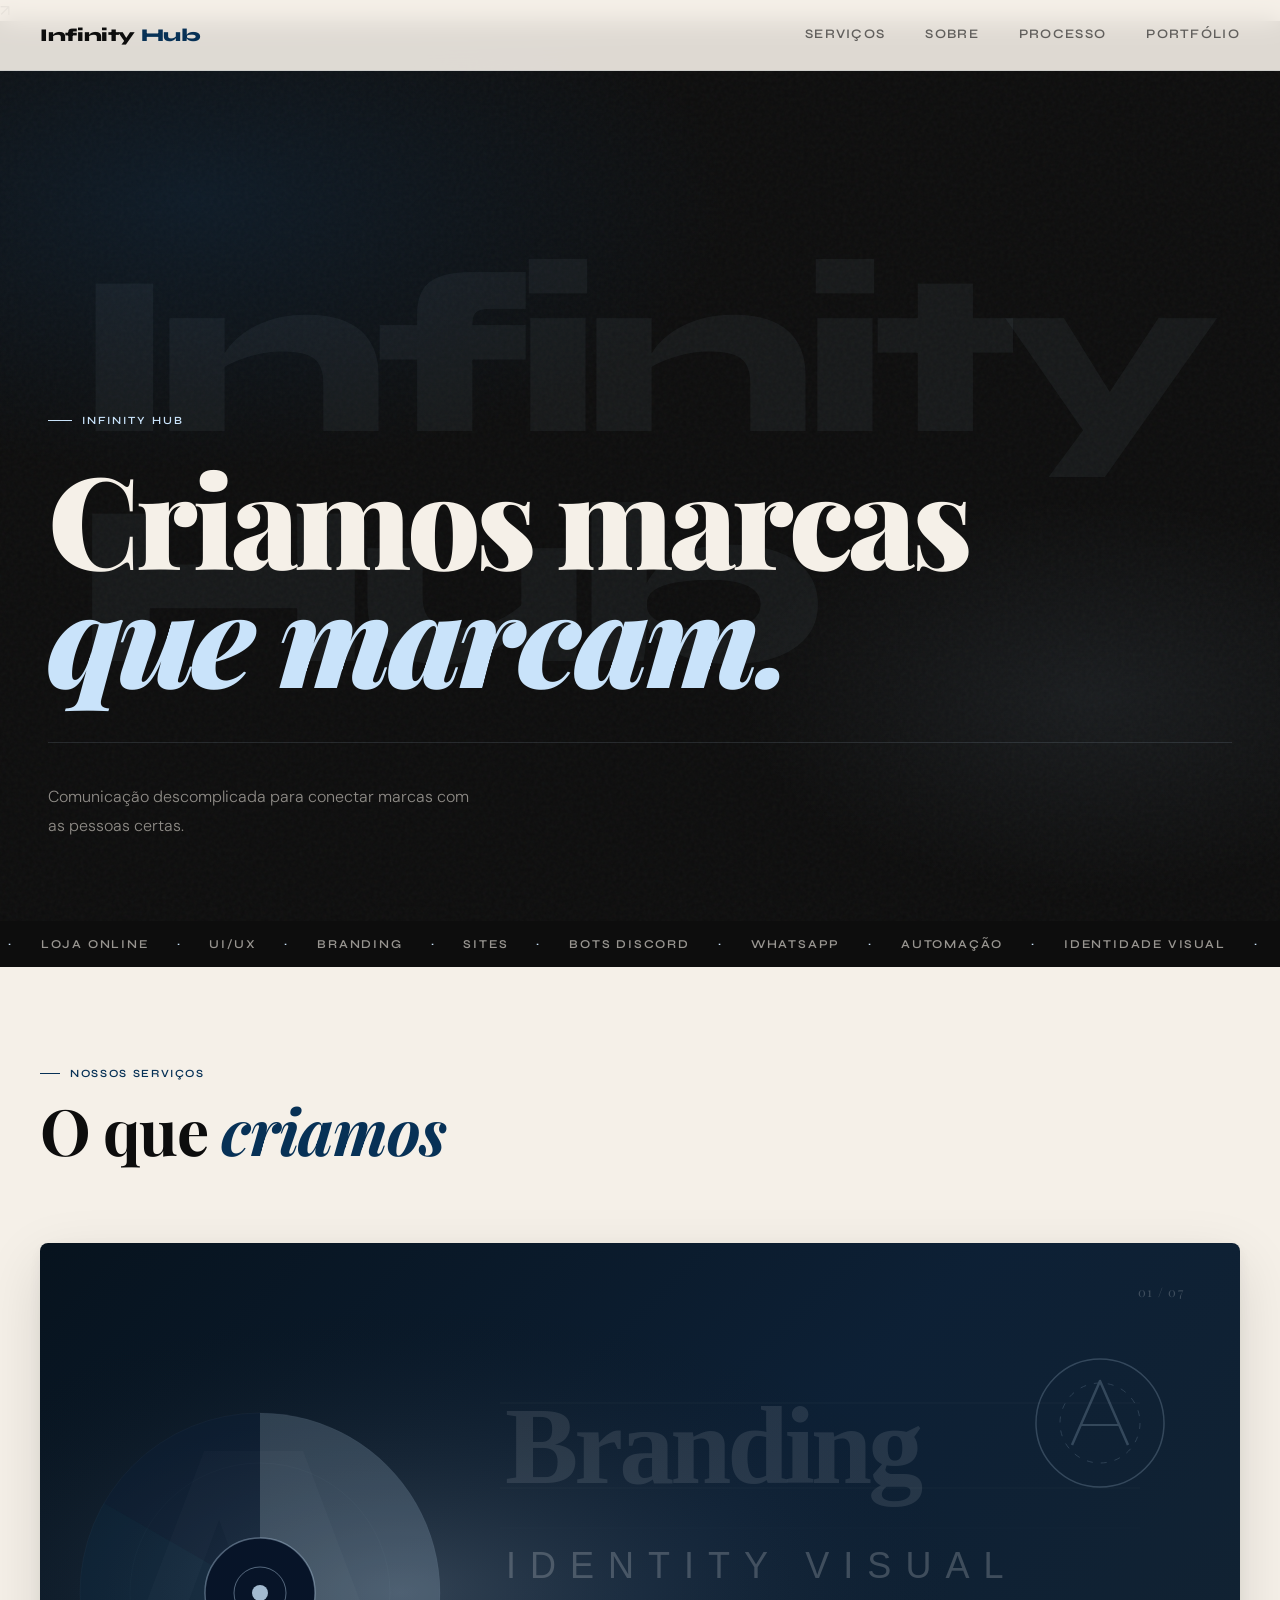
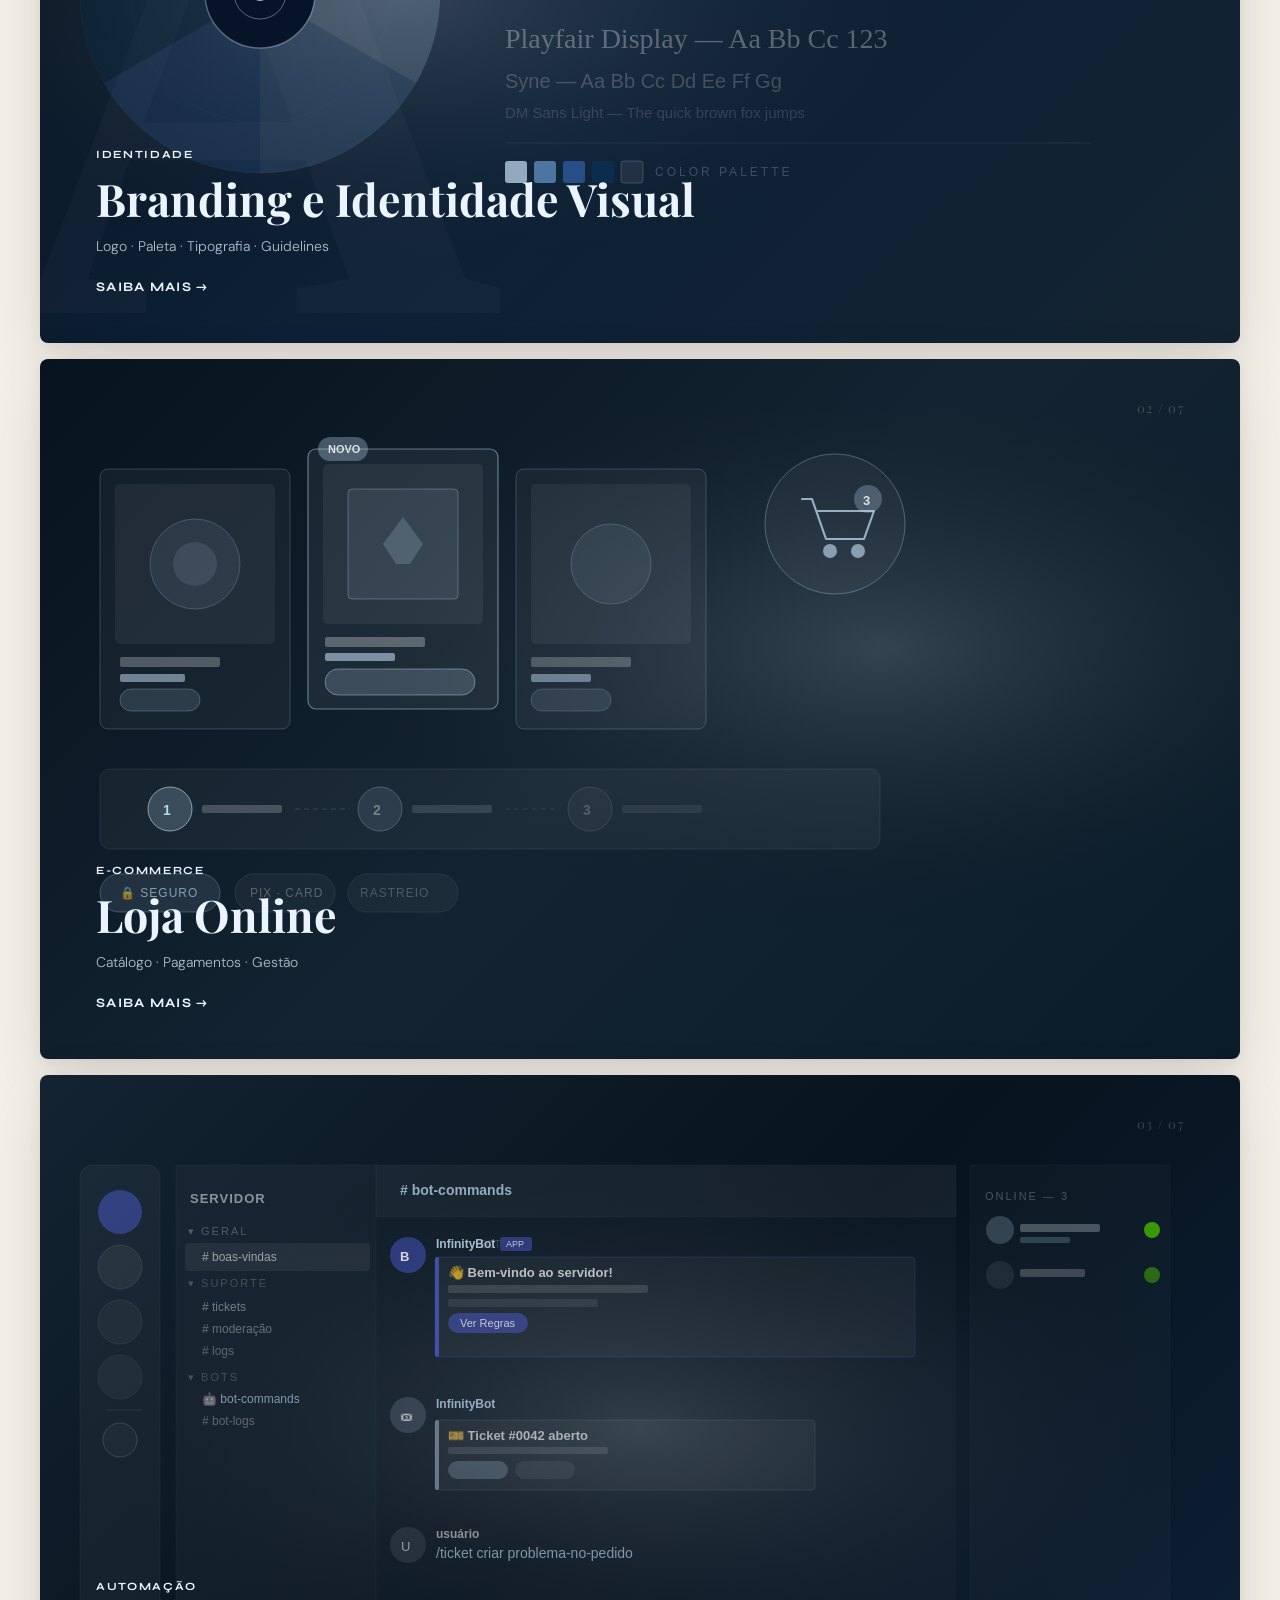
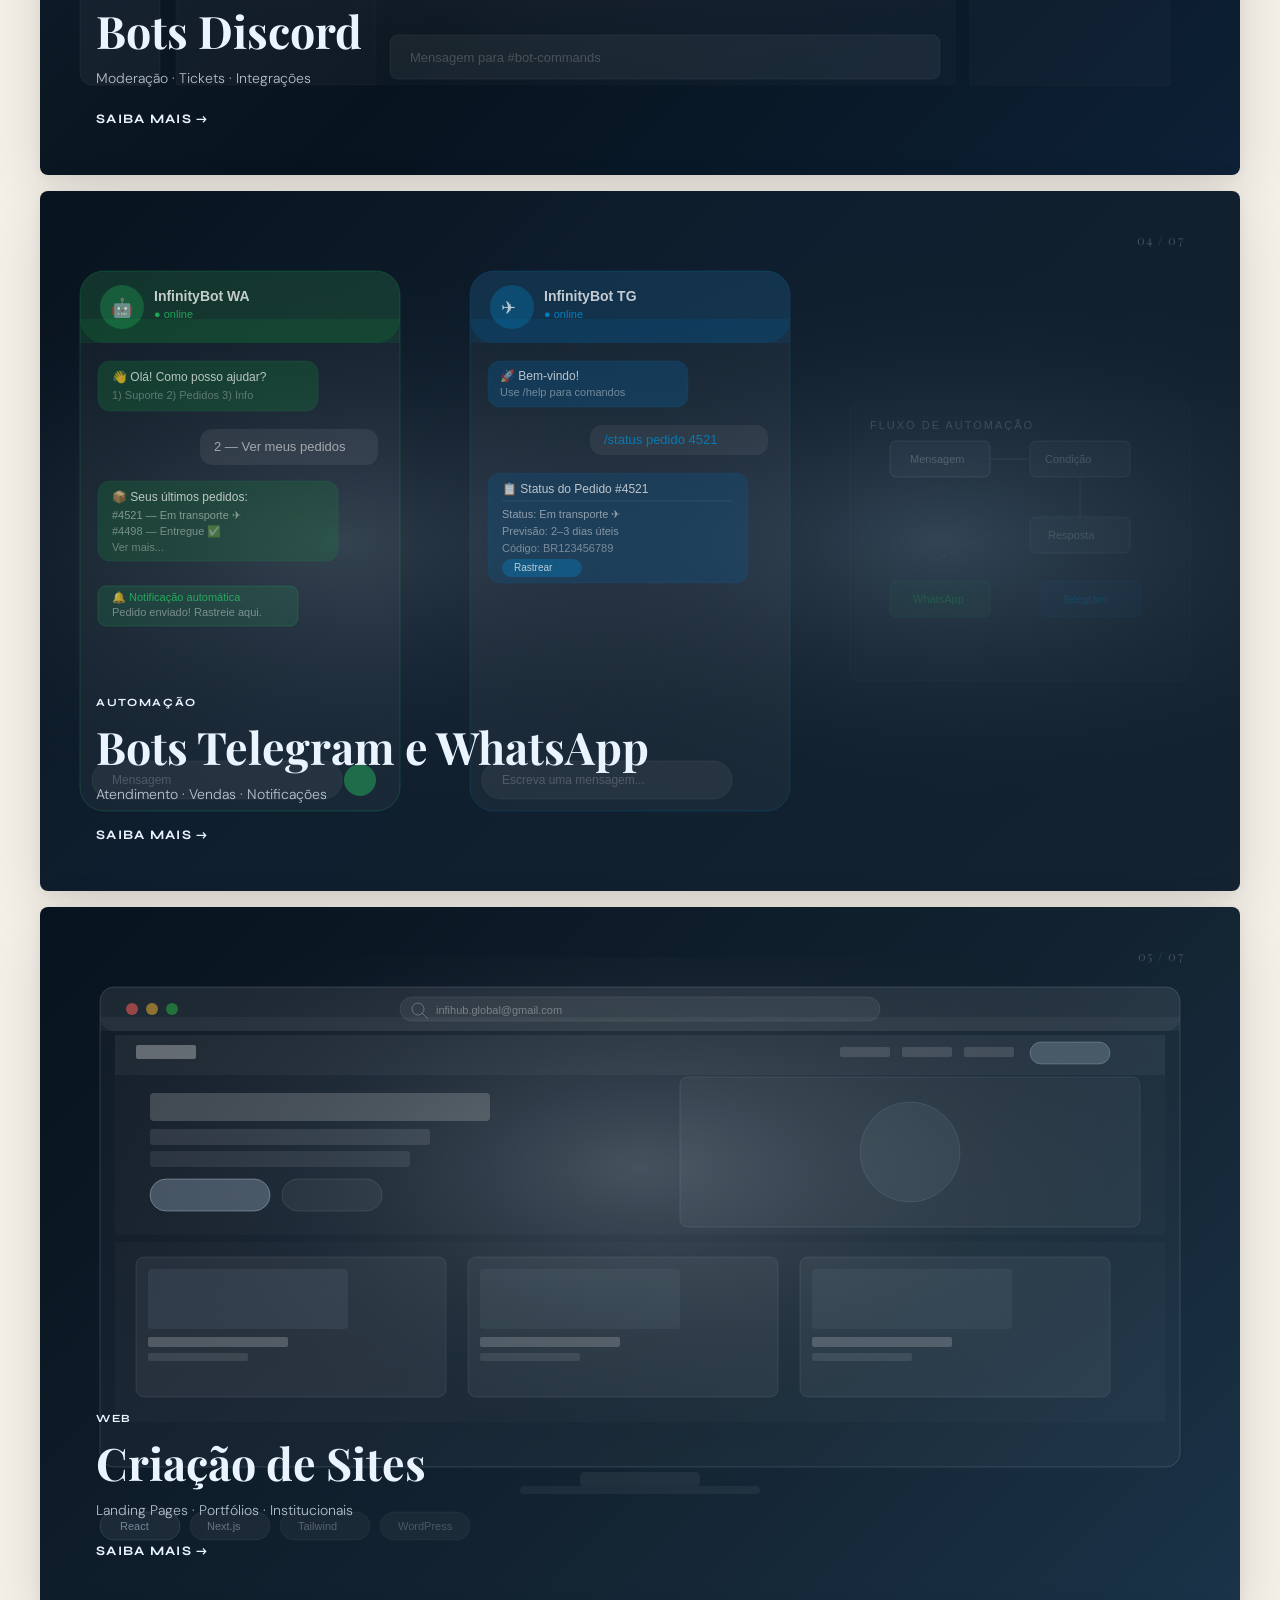
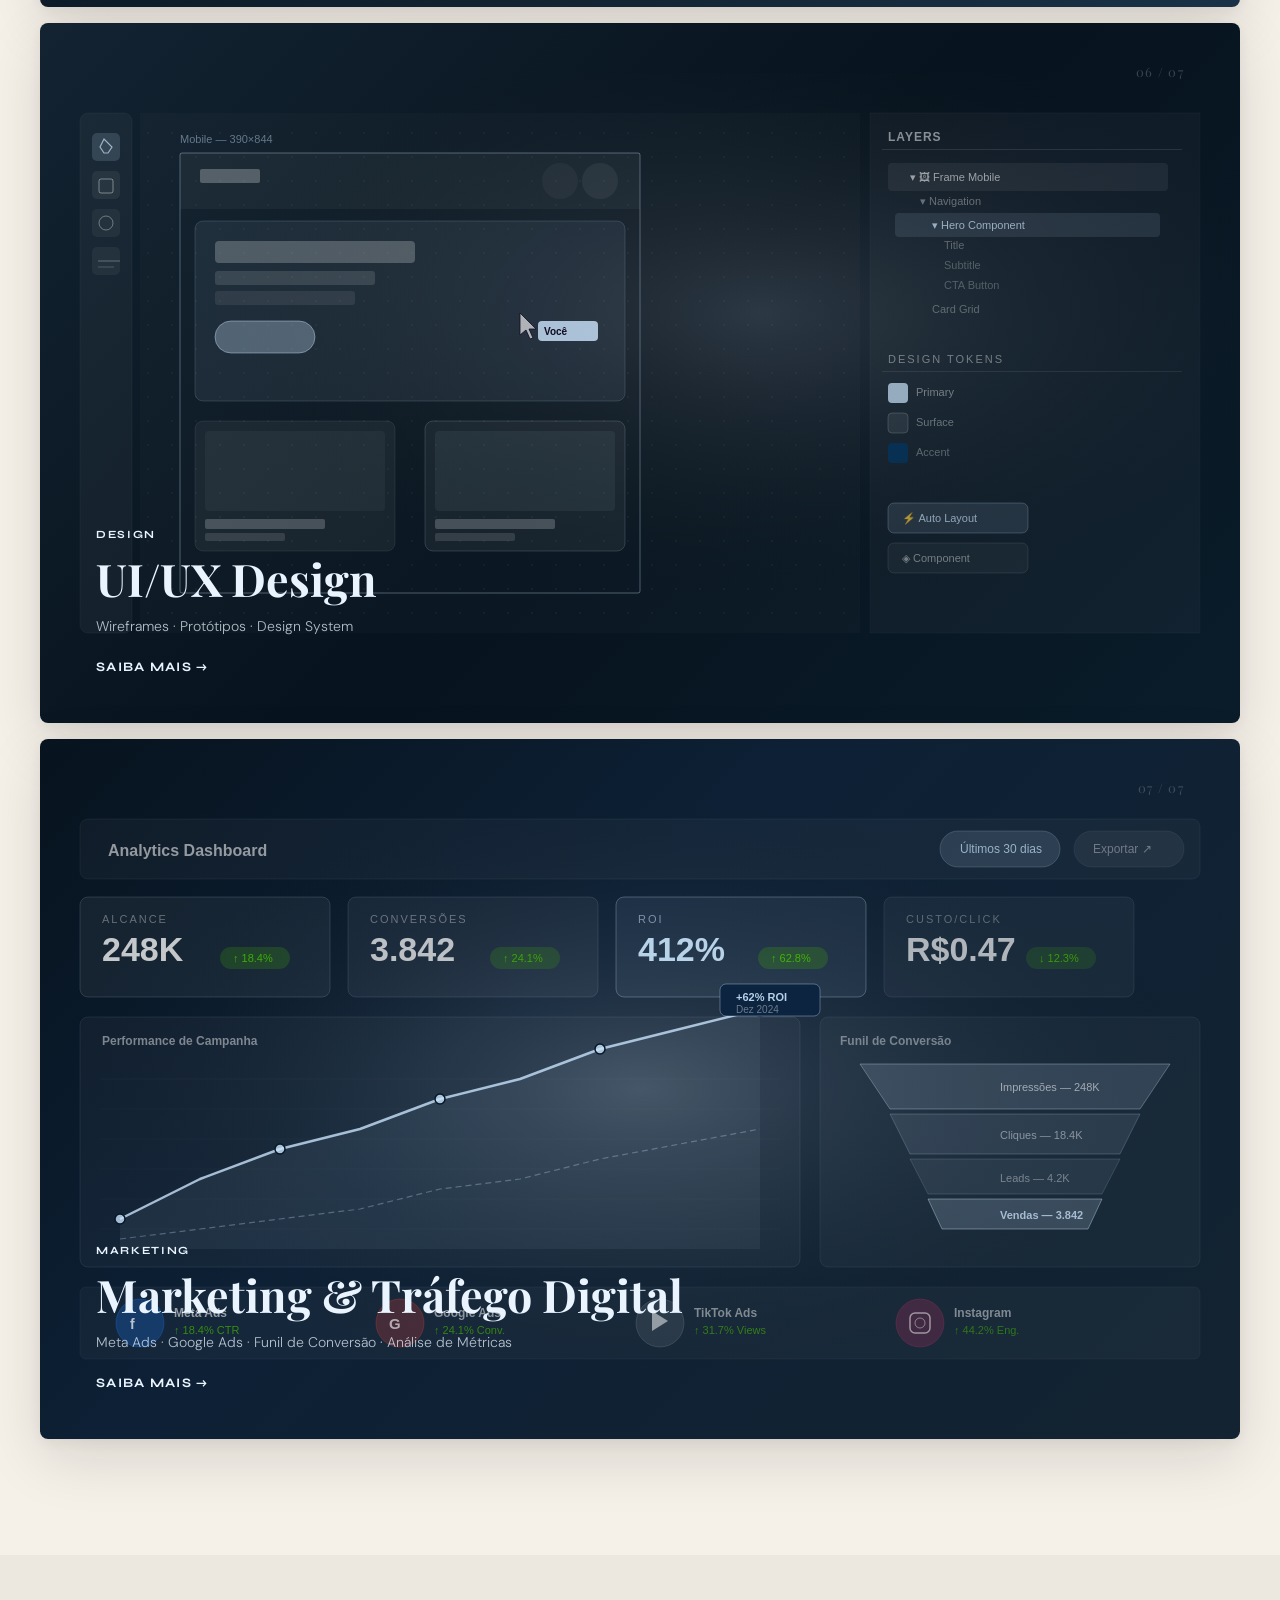
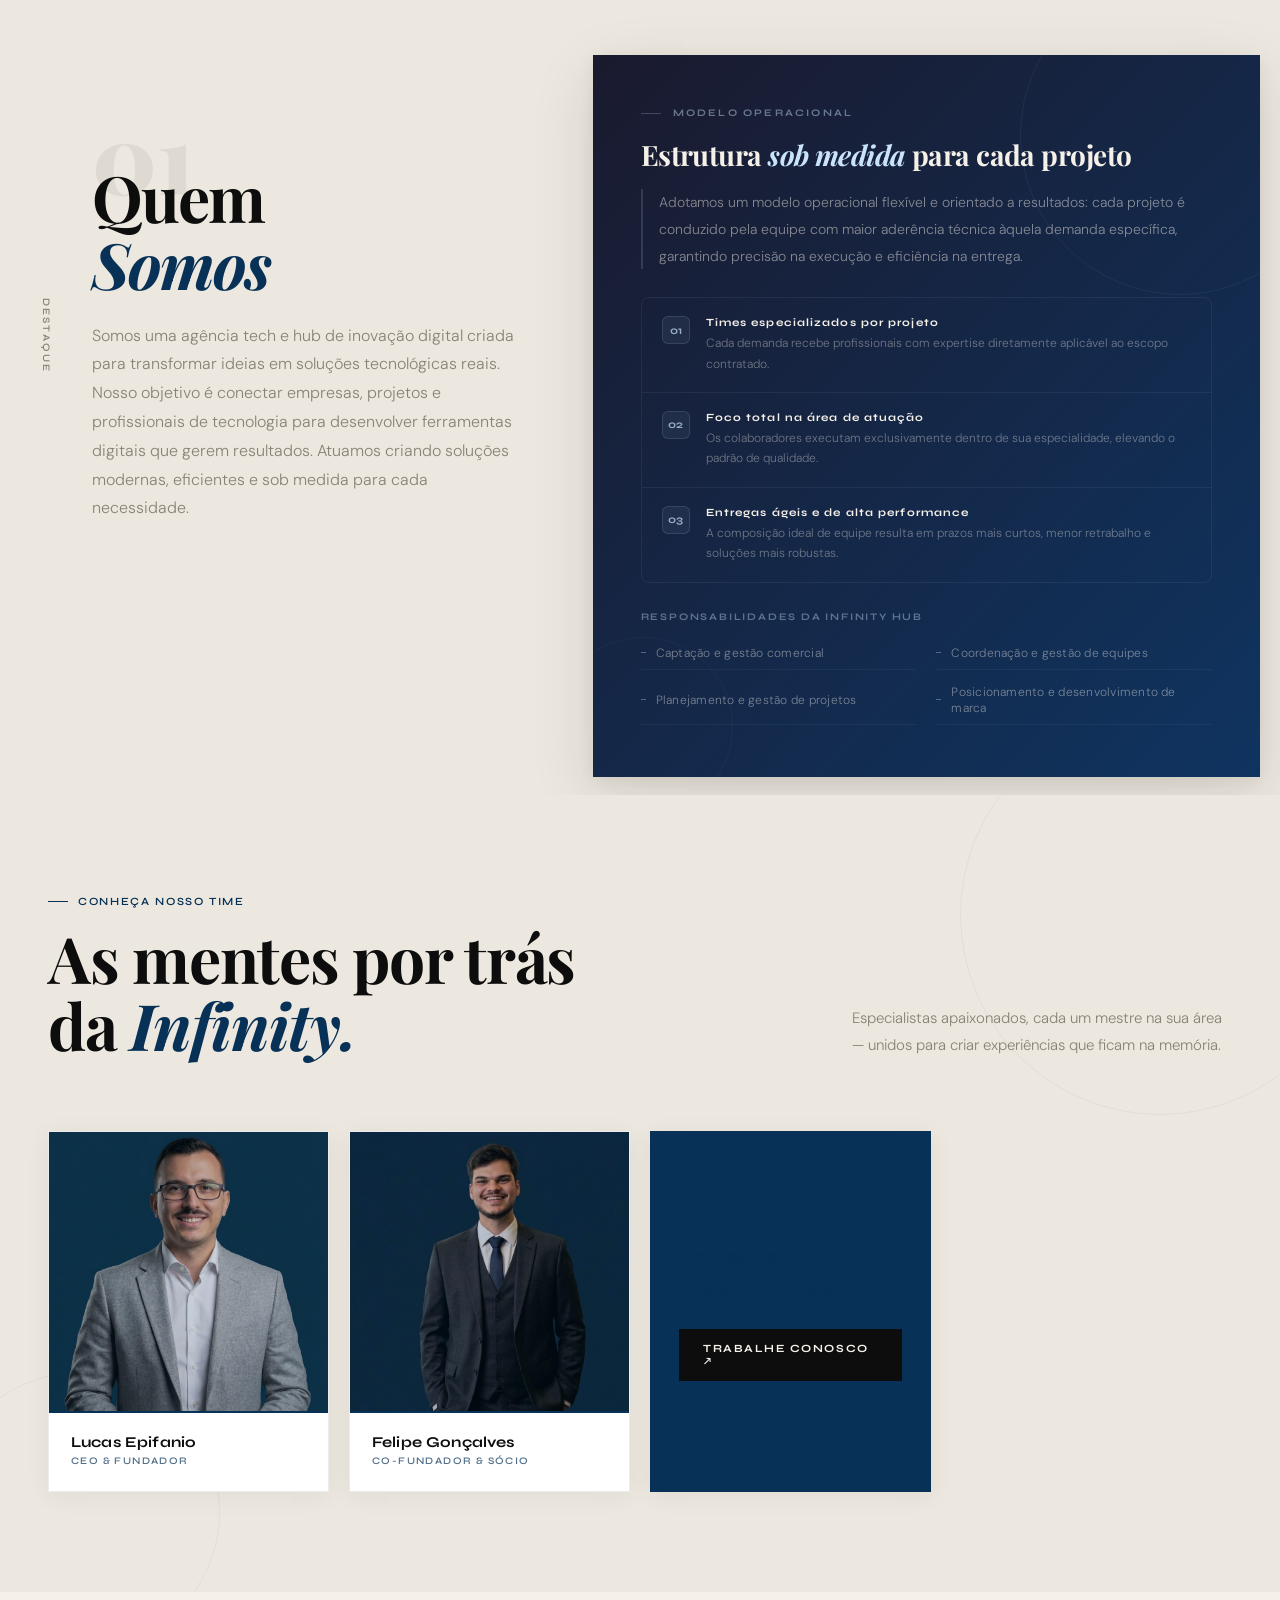
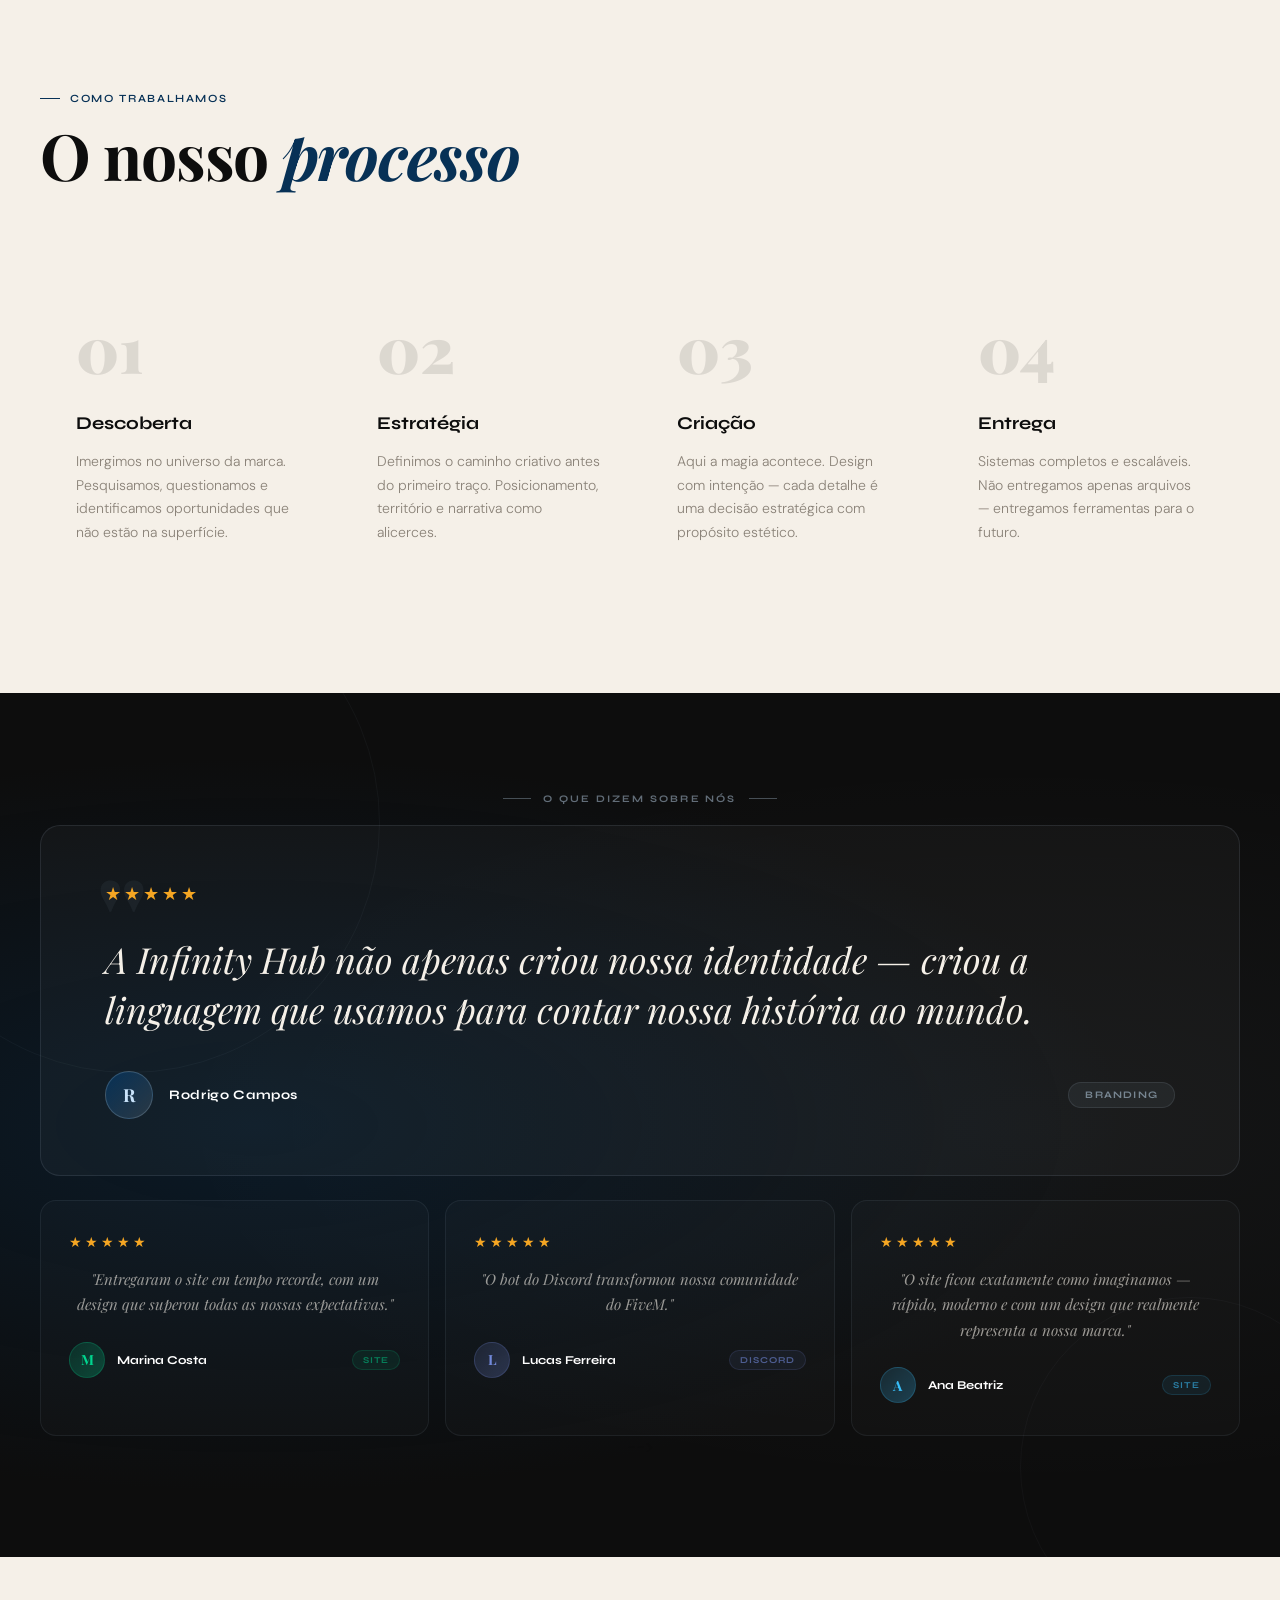
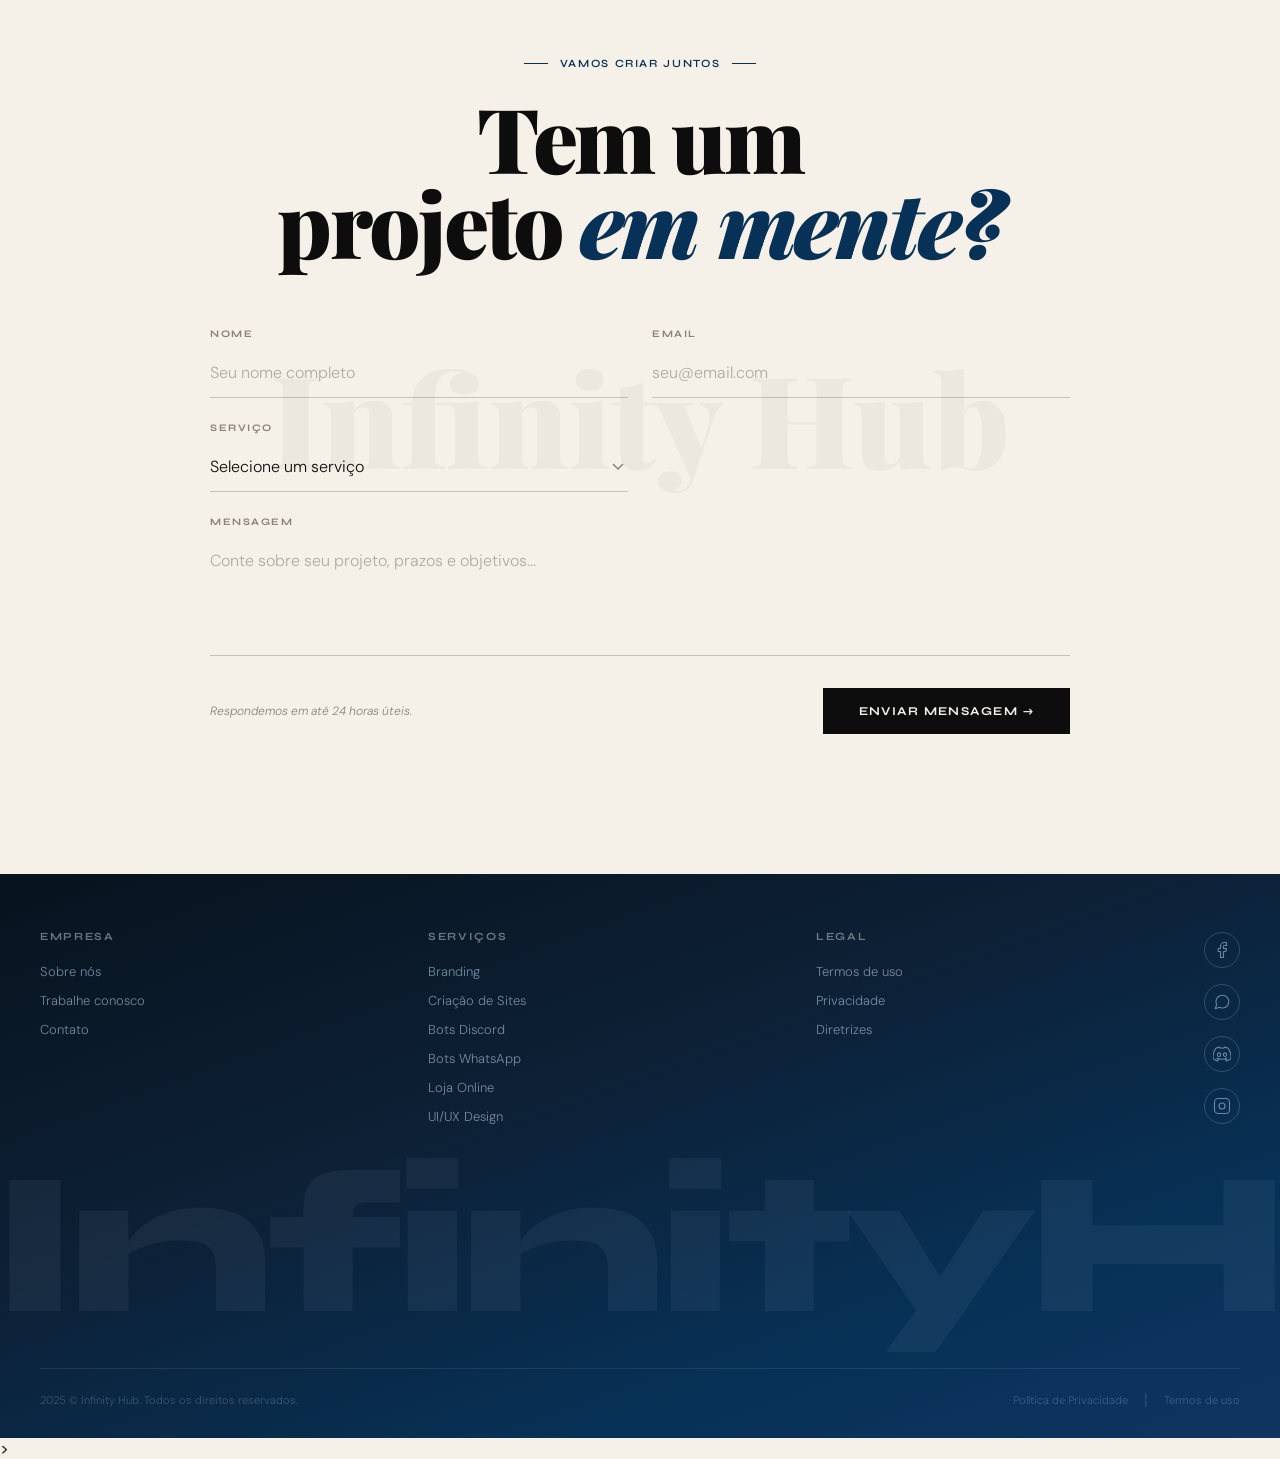
==== index.html @ c7331c91 "." ====
<!DOCTYPE html>
<html lang="pt-BR">
<head>
<meta charset="UTF-8">
<meta name="viewport" content="width=device-width, initial-scale=1.0">
<title>Infinity Hub | Agência Criativa</title>
<link rel="preconnect" href="https://fonts.googleapis.com">
<link rel="preconnect" href="https://fonts.gstatic.com" crossorigin>
<link href="https://fonts.googleapis.com/css2?family=Playfair+Display:ital,wght@0,400;0,700;0,900;1,400;1,700&family=Syne:wght@400;500;600;700;800&family=DM+Sans:ital,opsz,wght@0,9..40,300;0,9..40,400;1,9..40,300&display=swap" rel="stylesheet">
<link rel="icon" type="image/png" href="assets/imagem/favicon.png?v=2.7">
<link rel="stylesheet" href="assets/css/style.css?v=2.7">
</head>
<body>
<div class="cursor-dot" id="cursorDot"></div>
<div class="cursor-ring" id="cursorRing"></div>
<div class="cursor-bubble" id="cursorBubble">&#8599;</div>

<header>
  <a href="#" class="logo">Infinity <span>Hub</span></a>
  <nav>
    <a href="#servicos">Servi&#231;os</a>
    <a href="#sobre">Sobre</a>
    <a href="#processo">Processo</a>
    <a href="#portfólio">Portfólio</a>
  </nav>
</header>

<div class="mobile-nav" id="mobileNav">
  <button class="mobile-nav-close" id="mobileNavClose">✕</button>
  <a href="#servicos" class="mobile-nav-link">Servi&#231;os</a>
  <a href="#sobre" class="mobile-nav-link">Sobre</a>
  <a href="#trabalhe-conosco" class="mobile-nav-link">Nosso Time</a>
  <a href="#processo" class="mobile-nav-link">Processo</a>
  <a href="#contato" class="mobile-nav-link" style="color:var(--accent);opacity:1;">Iniciar projeto</a>
</div>

<!-- ── HERO ── -->
<section class="sobre-hero">
  <div class="sobre-hero-noise"></div>
  <div class="sobre-hero-bg-gradient"></div>
  <div class="hero-overline">Infinity <br> Hub</div>
  <div class="hero-content">
    <div class="hero-tag reveal">Infinity Hub</div>
    <h1 class="hero-title-sobre reveal stagger-1">
      Criamos marcas<br>
      <em>que marcam.</em>
    </h1> 
    <div class="hero-bottom-row">
      <p class="hero-desc-sobre reveal stagger-2">
        Comunicação descomplicada para conectar marcas com as pessoas certas.
         </div>
    </div>
  </div>
</section>

<div class="strip">
  <div class="strip-inner">
    <div class="strip-group"><span class="strip-item accent">·</span><span class="strip-item">LOJA ONLINE</span><span class="strip-item accent">·</span><span class="strip-item">UI/UX</span><span class="strip-item accent">·</span><span class="strip-item">BRANDING</span><span class="strip-item accent">·</span><span class="strip-item">SITES</span><span class="strip-item accent">·</span><span class="strip-item">BOTS DISCORD</span><span class="strip-item accent">·</span><span class="strip-item">WHATSAPP</span><span class="strip-item accent">·</span><span class="strip-item">AUTOMAÇÃO</span><span class="strip-item accent">·</span><span class="strip-item">IDENTIDADE VISUAL</span><span class="strip-item accent">·</span><span class="strip-item">TRÁFEGO PAGO</span></div>
    <div class="strip-group" aria-hidden="true"><span class="strip-item accent">·</span><span class="strip-item">LOJA ONLINE</span><span class="strip-item accent">·</span><span class="strip-item">UI/UX</span><span class="strip-item accent">·</span><span class="strip-item">BRANDING</span><span class="strip-item accent">·</span><span class="strip-item">SITES</span><span class="strip-item accent">·</span><span class="strip-item">BOTS DISCORD</span><span class="strip-item accent">·</span><span class="strip-item">WHATSAPP</span><span class="strip-item accent">·</span><span class="strip-item">AUTOMAÇÃO</span><span class="strip-item accent">·</span><span class="strip-item">IDENTIDADE VISUAL</span><span class="strip-item accent">·</span><span class="strip-item">TRÁFEGO PAGO</span></div>
    <div class="strip-group" aria-hidden="true"><span class="strip-item accent">·</span><span class="strip-item">LOJA ONLINE</span><span class="strip-item accent">·</span><span class="strip-item">UI/UX</span><span class="strip-item accent">·</span><span class="strip-item">BRANDING</span><span class="strip-item accent">·</span><span class="strip-item">SITES</span><span class="strip-item accent">·</span><span class="strip-item">BOTS DISCORD</span><span class="strip-item accent">·</span><span class="strip-item">WHATSAPP</span><span class="strip-item accent">·</span><span class="strip-item">AUTOMAÇÃO</span><span class="strip-item accent">·</span><span class="strip-item">IDENTIDADE VISUAL</span><span class="strip-item accent">·</span><span class="strip-item">TRÁFEGO PAGO</span></div>
    <div class="strip-group" aria-hidden="true"><span class="strip-item accent">·</span><span class="strip-item">LOJA ONLINE</span><span class="strip-item accent">·</span><span class="strip-item">UI/UX</span><span class="strip-item accent">·</span><span class="strip-item">BRANDING</span><span class="strip-item accent">·</span><span class="strip-item">SITES</span><span class="strip-item accent">·</span><span class="strip-item">BOTS DISCORD</span><span class="strip-item accent">·</span><span class="strip-item">WHATSAPP</span><span class="strip-item accent">·</span><span class="strip-item">AUTOMAÇÃO</span><span class="strip-item accent">·</span><span class="strip-item">IDENTIDADE VISUAL</span><span class="strip-item accent">·</span><span class="strip-item">TRÁFEGO PAGO</span></div>
  </div>
</div>

<section class="projects" id="servicos">
  <div class="section-header reveal">
    <div>
      <div class="section-overline">Nossos Servi&#231;os</div>
      <h2 class="section-title">O que <em>criamos</em></h2>
    </div>
  </div>
  <div class="stack-cards-wrap">
  <div class="projects-grid stack-cards">

    <!-- CARD 1: Branding & Identidade Visual -->
    <div class="proj-card card-1 card-bg-1 reveal stagger-1" style="background:linear-gradient(135deg,#07131E 0%,#0d2035 50%,#132331 100%);">
      <div class="stack-card-num">01 / 07</div>
      <div class="card-visual" style="inset:0;position:absolute;overflow:hidden;">
        <svg viewBox="0 0 1200 600" fill="none" xmlns="http://www.w3.org/2000/svg" style="width:100%;height:100%;opacity:1;">
          <defs>
            <radialGradient id="bg1" cx="30%" cy="50%"><stop offset="0%" stop-color="#E9F4FF" stop-opacity="0.18"/><stop offset="100%" stop-color="transparent"/></radialGradient>
          </defs>
          <rect width="1200" height="600" fill="url(#bg1)"/>
          <!-- Letra A gigante watermark -->
          <text x="-40" y="620" font-family="Georgia,serif" font-size="700" font-weight="900" fill="white" fill-opacity="0.025" letter-spacing="-40">A</text>
          <!-- Círculo de cor - roda cromática de marca -->
          <circle cx="220" cy="300" r="180" stroke="#c9e3fa" stroke-width="0.5" fill="none" opacity="0.08"/>
          <circle cx="220" cy="300" r="130" stroke="#c9e3fa" stroke-width="0.5" fill="none" opacity="0.05"/>
          <!-- Fatias de cor da paleta -->
          <path d="M220 120 A180 180 0 0 1 376 390 L220 300 Z" fill="#c9e3fa" fill-opacity="0.18"/>
          <path d="M376 390 A180 180 0 0 1 220 480 L220 300 Z" fill="#7eb8f7" fill-opacity="0.14"/>
          <path d="M220 480 A180 180 0 0 1 64 390 L220 300 Z" fill="#3a7bd5" fill-opacity="0.14"/>
          <path d="M64 390 A180 180 0 0 1 64 210 L220 300 Z" fill="#073258" fill-opacity="0.2"/>
          <path d="M64 210 A180 180 0 0 1 220 120 L220 300 Z" fill="#0a1e3c" fill-opacity="0.3"/>
          <!-- Centro do logotipo -->
          <circle cx="220" cy="300" r="55" fill="#071428" stroke="#c9e3fa" stroke-width="1.5" stroke-opacity="0.35"/>
          <circle cx="220" cy="300" r="26" fill="none" stroke="#c9e3fa" stroke-width="1" stroke-opacity="0.4"/>
          <circle cx="220" cy="300" r="8" fill="#c9e3fa" fill-opacity="0.8"/>
          <!-- Linhas baseline tipografia -->
          <line x1="460" y1="110" x2="1100" y2="110" stroke="white" stroke-width="0.5" opacity="0.07"/>
          <line x1="460" y1="195" x2="1100" y2="195" stroke="white" stroke-width="0.5" opacity="0.05"/>
          <line x1="460" y1="235" x2="1100" y2="235" stroke="white" stroke-width="0.3" opacity="0.04"/>
          <!-- Specimen tipográfico -->
          <text x="465" y="190" font-family="Georgia,serif" font-size="110" font-weight="900" fill="white" fill-opacity="0.1" letter-spacing="-4">Branding</text>
          <text x="466" y="285" font-family="Arial,sans-serif" font-size="36" font-weight="200" fill="white" fill-opacity="0.2" letter-spacing="14">IDENTITY VISUAL</text>
          <!-- Escala de fontes -->
          <text x="465" y="355" font-family="Georgia,serif" font-size="28" fill="white" fill-opacity="0.3">Playfair Display — Aa Bb Cc 123</text>
          <text x="465" y="395" font-family="Arial,sans-serif" font-size="20" fill="white" fill-opacity="0.2">Syne — Aa Bb Cc Dd Ee Ff Gg</text>
          <text x="465" y="425" font-family="Arial,sans-serif" font-size="15" font-weight="300" fill="white" fill-opacity="0.15">DM Sans Light — The quick brown fox jumps</text>
          <!-- Divisor -->
          <line x1="465" y1="450" x2="1050" y2="450" stroke="#c9e3fa" stroke-width="0.6" stroke-opacity="0.15"/>
          <!-- Swatches inline -->
          <rect x="465" y="468" width="22" height="22" rx="3" fill="#c9e3fa" fill-opacity="0.7"/>
          <rect x="494" y="468" width="22" height="22" rx="3" fill="#7eb8f7" fill-opacity="0.55"/>
          <rect x="523" y="468" width="22" height="22" rx="3" fill="#3a7bd5" fill-opacity="0.5"/>
          <rect x="552" y="468" width="22" height="22" rx="3" fill="#073258" fill-opacity="0.7"/>
          <rect x="581" y="468" width="22" height="22" rx="3" fill="white" fill-opacity="0.07" stroke="white" stroke-width="0.6" stroke-opacity="0.3"/>
          <text x="615" y="483" font-family="Arial,sans-serif" font-size="12" fill="white" fill-opacity="0.2" letter-spacing="3">COLOR PALETTE</text>
          <!-- Símbolo de marca decorativo canto direito -->
          <g transform="translate(990,60)" opacity="0.2">
            <circle cx="70" cy="70" r="64" stroke="#c9e3fa" stroke-width="1.5" fill="none"/>
            <circle cx="70" cy="70" r="40" stroke="#c9e3fa" stroke-width="0.8" fill="none" stroke-dasharray="6 8"/>
            <path d="M42 92 L70 28 L98 92" stroke="#c9e3fa" stroke-width="2.5" fill="none" stroke-linejoin="round"/>
            <line x1="50" y1="72" x2="90" y2="72" stroke="#c9e3fa" stroke-width="2"/>
          </g>
        </svg>
      </div>
      <div class="card-overlay"><div class="card-cat">Identidade</div><div class="card-title">Branding e Identidade Visual</div><div class="card-year">Logo · Paleta · Tipografia · Guidelines</div><div class="card-cta">Saiba mais →</div></div>
    </div>

    <!-- CARD 2: Loja Online -->
    <div class="proj-card card-2 card-bg-2 reveal stagger-2" style="background:linear-gradient(135deg,#07131E 0%,#132331 50%,#0a1c2a 100%);">
      <div class="stack-card-num">02 / 07</div>
      <div class="card-visual" style="inset:0;position:absolute;overflow:hidden;">
        <svg viewBox="0 0 1200 600" fill="none" xmlns="http://www.w3.org/2000/svg" style="width:100%;height:100%;opacity:1;">
          <defs>
            <radialGradient id="bg2" cx="70%" cy="40%"><stop offset="0%" stop-color="#E9F4FF" stop-opacity="0.16"/><stop offset="100%" stop-color="transparent"/></radialGradient>
          </defs>
          <rect width="1200" height="600" fill="url(#bg2)"/>
          <!-- Grid de produtos estilo e-commerce -->
          <!-- Produto 1 -->
          <rect x="60" y="60" width="190" height="260" rx="8" fill="white" fill-opacity="0.04" stroke="#c9e3fa" stroke-width="0.8" stroke-opacity="0.25"/>
          <rect x="75" y="75" width="160" height="160" rx="5" fill="white" fill-opacity="0.05"/>
          <circle cx="155" cy="155" r="45" fill="#c9e3fa" fill-opacity="0.07" stroke="#c9e3fa" stroke-width="0.7" stroke-opacity="0.3"/>
          <circle cx="155" cy="155" r="22" fill="#c9e3fa" fill-opacity="0.1"/>
          <rect x="80" y="248" width="100" height="10" rx="2" fill="white" fill-opacity="0.25"/>
          <rect x="80" y="265" width="65" height="8" rx="2" fill="#c9e3fa" fill-opacity="0.5"/>
          <rect x="80" y="280" width="80" height="22" rx="11" fill="#c9e3fa" fill-opacity="0.12" stroke="#c9e3fa" stroke-width="0.6" stroke-opacity="0.4"/>
          <!-- Produto 2 (destacado) -->
          <rect x="268" y="40" width="190" height="260" rx="8" fill="white" fill-opacity="0.06" stroke="#c9e3fa" stroke-width="1.2" stroke-opacity="0.45"/>
          <rect x="278" y="28" width="50" height="24" rx="12" fill="#c9e3fa" fill-opacity="0.3"/>
          <text x="288" y="44" font-family="Arial,sans-serif" font-size="11" font-weight="700" fill="white" fill-opacity="0.8">NOVO</text>
          <rect x="283" y="55" width="160" height="160" rx="5" fill="white" fill-opacity="0.06"/>
          <rect x="308" y="80" width="110" height="110" rx="4" fill="#c9e3fa" fill-opacity="0.08" stroke="#c9e3fa" stroke-width="0.8" stroke-opacity="0.35"/>
          <path d="M343 135 L363 108 L383 135 L370 155 L356 155 Z" fill="#c9e3fa" fill-opacity="0.18"/>
          <rect x="285" y="228" width="100" height="10" rx="2" fill="white" fill-opacity="0.28"/>
          <rect x="285" y="244" width="70" height="8" rx="2" fill="#c9e3fa" fill-opacity="0.55"/>
          <rect x="285" y="260" width="150" height="26" rx="13" fill="#c9e3fa" fill-opacity="0.18" stroke="#c9e3fa" stroke-width="0.8" stroke-opacity="0.5"/>
          <!-- Produto 3 -->
          <rect x="476" y="60" width="190" height="260" rx="8" fill="white" fill-opacity="0.04" stroke="#c9e3fa" stroke-width="0.8" stroke-opacity="0.25"/>
          <rect x="491" y="75" width="160" height="160" rx="5" fill="white" fill-opacity="0.05"/>
          <rect x="531" y="115" width="80" height="80" rx="40" fill="#c9e3fa" fill-opacity="0.07" stroke="#c9e3fa" stroke-width="0.7" stroke-opacity="0.3"/>
          <rect x="491" y="248" width="100" height="10" rx="2" fill="white" fill-opacity="0.22"/>
          <rect x="491" y="265" width="60" height="8" rx="2" fill="#c9e3fa" fill-opacity="0.45"/>
          <rect x="491" y="280" width="80" height="22" rx="11" fill="#c9e3fa" fill-opacity="0.1" stroke="#c9e3fa" stroke-width="0.6" stroke-opacity="0.3"/>
          <!-- Carrinho flutuante -->
          <g transform="translate(720,40)">
            <circle cx="75" cy="75" r="70" fill="white" fill-opacity="0.04" stroke="#c9e3fa" stroke-width="1" stroke-opacity="0.3"/>
            <path d="M42 50 L52 50 L66 90 L104 90 L114 62 L58 62" stroke="#c9e3fa" stroke-width="2.2" fill="none" stroke-linecap="round" stroke-linejoin="round" opacity="0.7"/>
            <circle cx="70" cy="102" r="7" fill="#c9e3fa" fill-opacity="0.6"/>
            <circle cx="98" cy="102" r="7" fill="#c9e3fa" fill-opacity="0.6"/>
            <circle cx="108" cy="50" r="14" fill="#c9e3fa" fill-opacity="0.25"/>
            <text x="103" y="56" font-family="Arial,sans-serif" font-size="13" font-weight="900" fill="white" fill-opacity="0.8">3</text>
          </g>
          <!-- Barra de pagamento -->
          <rect x="60" y="360" width="780" height="80" rx="10" fill="white" fill-opacity="0.04" stroke="#c9e3fa" stroke-width="0.6" stroke-opacity="0.15"/>
          <!-- Steps de checkout -->
          <circle cx="130" cy="400" r="22" fill="#c9e3fa" fill-opacity="0.2" stroke="#c9e3fa" stroke-width="1" stroke-opacity="0.6"/>
          <text x="123" y="406" font-family="Arial,sans-serif" font-size="14" font-weight="700" fill="#c9e3fa" fill-opacity="0.9">1</text>
          <rect x="162" y="396" width="80" height="8" rx="2" fill="white" fill-opacity="0.2"/>
          <line x1="255" y1="400" x2="310" y2="400" stroke="#c9e3fa" stroke-width="0.8" stroke-opacity="0.2" stroke-dasharray="5 4"/>
          <circle cx="340" cy="400" r="22" fill="#c9e3fa" fill-opacity="0.1" stroke="#c9e3fa" stroke-width="0.7" stroke-opacity="0.35"/>
          <text x="333" y="406" font-family="Arial,sans-serif" font-size="14" font-weight="700" fill="white" fill-opacity="0.35">2</text>
          <rect x="372" y="396" width="80" height="8" rx="2" fill="white" fill-opacity="0.12"/>
          <line x1="465" y1="400" x2="520" y2="400" stroke="#c9e3fa" stroke-width="0.8" stroke-opacity="0.15" stroke-dasharray="5 4"/>
          <circle cx="550" cy="400" r="22" fill="white" fill-opacity="0.04" stroke="white" stroke-width="0.6" stroke-opacity="0.2"/>
          <text x="543" y="406" font-family="Arial,sans-serif" font-size="14" font-weight="700" fill="white" fill-opacity="0.2">3</text>
          <rect x="582" y="396" width="80" height="8" rx="2" fill="white" fill-opacity="0.07"/>
          <!-- Badges de pagamento -->
          <rect x="60" y="465" width="120" height="38" rx="19" fill="#c9e3fa" fill-opacity="0.1" stroke="#c9e3fa" stroke-width="0.7" stroke-opacity="0.35"/>
          <text x="80" y="488" font-family="Arial,sans-serif" font-size="12" fill="#c9e3fa" fill-opacity="0.6" letter-spacing="1">🔒 SEGURO</text>
          <rect x="195" y="465" width="100" height="38" rx="19" fill="white" fill-opacity="0.04" stroke="white" stroke-width="0.5" stroke-opacity="0.18"/>
          <text x="210" y="488" font-family="Arial,sans-serif" font-size="12" fill="white" fill-opacity="0.28" letter-spacing="1">PIX · CARD</text>
          <rect x="308" y="465" width="110" height="38" rx="19" fill="white" fill-opacity="0.04" stroke="white" stroke-width="0.5" stroke-opacity="0.15"/>
          <text x="320" y="488" font-family="Arial,sans-serif" font-size="12" fill="white" fill-opacity="0.22" letter-spacing="1">RASTREIO</text>
        </svg>
      </div>
      <div class="card-overlay"><div class="card-cat">E-commerce</div><div class="card-title">Loja Online</div><div class="card-year">Catálogo · Pagamentos · Gestão</div><div class="card-cta">Saiba mais →</div></div>
    </div>

    <!-- CARD 3: Bots Discord -->
    <div class="proj-card card-3 card-bg-3 reveal stagger-3" style="background:linear-gradient(135deg,#132331 0%,#07131E 50%,#0d2035 100%);">
      <div class="stack-card-num">03 / 07</div>
      <div class="card-visual" style="inset:0;position:absolute;overflow:hidden;">
        <svg viewBox="0 0 1200 600" fill="none" xmlns="http://www.w3.org/2000/svg" style="width:100%;height:100%;opacity:1;">
          <defs>
            <radialGradient id="bg3" cx="50%" cy="50%"><stop offset="0%" stop-color="#E9F4FF" stop-opacity="0.17"/><stop offset="100%" stop-color="transparent"/></radialGradient>
          </defs>
          <rect width="1200" height="600" fill="url(#bg3)"/>
          <!-- Interface Discord mockup -->
          <!-- Sidebar esquerda -->
          <rect x="40" y="40" width="80" height="520" rx="12" fill="white" fill-opacity="0.04" stroke="white" stroke-width="0.5" stroke-opacity="0.1"/>
          <!-- Server icons na sidebar -->
          <rect x="58" y="65" width="44" height="44" rx="22" fill="#5865f2" fill-opacity="0.4"/>
          <rect x="58" y="120" width="44" height="44" rx="22" fill="white" fill-opacity="0.06" stroke="white" stroke-width="0.5" stroke-opacity="0.2"/>
          <rect x="58" y="175" width="44" height="44" rx="22" fill="white" fill-opacity="0.04" stroke="white" stroke-width="0.5" stroke-opacity="0.15"/>
          <rect x="58" y="230" width="44" height="44" rx="22" fill="white" fill-opacity="0.04" stroke="white" stroke-width="0.5" stroke-opacity="0.12"/>
          <line x1="66" y1="285" x2="102" y2="285" stroke="white" stroke-width="0.5" stroke-opacity="0.15"/>
          <rect x="63" y="298" width="34" height="34" rx="17" fill="white" fill-opacity="0.03" stroke="#c9e3fa" stroke-width="0.7" stroke-opacity="0.25"/>
          <!-- Canal list -->
          <rect x="136" y="40" width="200" height="520" rx="0" fill="white" fill-opacity="0.03" stroke="white" stroke-width="0.3" stroke-opacity="0.1"/>
          <text x="150" y="78" font-family="Arial,sans-serif" font-size="13" font-weight="700" fill="white" fill-opacity="0.5" letter-spacing="1">SERVIDOR</text>
          <text x="148" y="110" font-family="Arial,sans-serif" font-size="11" fill="white" fill-opacity="0.25" letter-spacing="2">▾ GERAL</text>
          <rect x="145" y="118" width="185" height="28" rx="4" fill="white" fill-opacity="0.06"/>
          <text x="162" y="136" font-family="Arial,sans-serif" font-size="12" fill="white" fill-opacity="0.55"># boas-vindas</text>
          <text x="148" y="162" font-family="Arial,sans-serif" font-size="11" fill="white" fill-opacity="0.2" letter-spacing="2">▾ SUPORTE</text>
          <text x="162" y="186" font-family="Arial,sans-serif" font-size="12" fill="white" fill-opacity="0.4"># tickets</text>
          <text x="162" y="208" font-family="Arial,sans-serif" font-size="12" fill="white" fill-opacity="0.35"># moderação</text>
          <text x="162" y="230" font-family="Arial,sans-serif" font-size="12" fill="white" fill-opacity="0.3"># logs</text>
          <text x="148" y="256" font-family="Arial,sans-serif" font-size="11" fill="white" fill-opacity="0.2" letter-spacing="2">▾ BOTS</text>
          <text x="162" y="278" font-family="Arial,sans-serif" font-size="12" fill="#c9e3fa" fill-opacity="0.6">🤖 bot-commands</text>
          <text x="162" y="300" font-family="Arial,sans-serif" font-size="12" fill="white" fill-opacity="0.3"># bot-logs</text>
          <!-- Chat principal -->
          <rect x="336" y="40" width="580" height="520" rx="0" fill="white" fill-opacity="0.02"/>
          <!-- Header do canal -->
          <rect x="336" y="40" width="580" height="52" fill="white" fill-opacity="0.03" stroke="white" stroke-width="0.3" stroke-opacity="0.08"/>
          <text x="360" y="70" font-family="Arial,sans-serif" font-size="14" font-weight="700" fill="#c9e3fa" fill-opacity="0.7"># bot-commands</text>
          <!-- Mensagens no chat -->
          <!-- BOT mensagem de boas vindas -->
          <circle cx="368" cy="130" r="18" fill="#5865f2" fill-opacity="0.4"/>
          <text x="360" y="136" font-family="Arial,sans-serif" font-size="13" font-weight="700" fill="white" fill-opacity="0.8">B</text>
          <text x="396" y="123" font-family="Arial,sans-serif" font-size="12" font-weight="700" fill="#c9e3fa" fill-opacity="0.8">InfinityBot</text>
          <text x="440" y="123" font-family="Arial,sans-serif" font-size="10" fill="white" fill-opacity="0.2">BOT</text>
          <rect x="460" y="112" width="32" height="14" rx="3" fill="#5865f2" fill-opacity="0.4"/>
          <text x="466" y="122" font-family="Arial,sans-serif" font-size="9" fill="white" fill-opacity="0.7">APP</text>
          <!-- Embed de boas vindas -->
          <rect x="395" y="132" width="480" height="100" rx="4" fill="white" fill-opacity="0.04" stroke-left="3" stroke="#5865f2" stroke-width="0.5" stroke-opacity="0.4"/>
          <rect x="395" y="132" width="4" height="100" rx="2" fill="#5865f2" fill-opacity="0.6"/>
          <text x="408" y="152" font-family="Arial,sans-serif" font-size="13" font-weight="700" fill="white" fill-opacity="0.7">👋 Bem-vindo ao servidor!</text>
          <rect x="408" y="160" width="200" height="8" rx="2" fill="white" fill-opacity="0.12"/>
          <rect x="408" y="174" width="150" height="8" rx="2" fill="white" fill-opacity="0.08"/>
          <rect x="408" y="188" width="80" height="20" rx="10" fill="#5865f2" fill-opacity="0.4"/>
          <text x="420" y="202" font-family="Arial,sans-serif" font-size="11" fill="white" fill-opacity="0.7">Ver Regras</text>
          <!-- Ticket -->
          <circle cx="368" cy="290" r="18" fill="#c9e3fa" fill-opacity="0.15"/>
          <text x="360" y="296" font-family="Arial,sans-serif" font-size="13" fill="white" fill-opacity="0.6">🎟</text>
          <text x="396" y="283" font-family="Arial,sans-serif" font-size="12" font-weight="700" fill="#c9e3fa" fill-opacity="0.7">InfinityBot</text>
          <rect x="395" y="295" width="380" height="70" rx="4" fill="white" fill-opacity="0.04" stroke="#c9e3fa" stroke-width="0.5" stroke-opacity="0.2"/>
          <rect x="395" y="295" width="4" height="70" rx="2" fill="#c9e3fa" fill-opacity="0.4"/>
          <text x="408" y="315" font-family="Arial,sans-serif" font-size="13" font-weight="700" fill="white" fill-opacity="0.6">🎫 Ticket #0042 aberto</text>
          <rect x="408" y="322" width="160" height="7" rx="2" fill="white" fill-opacity="0.1"/>
          <rect x="408" y="336" width="60" height="18" rx="9" fill="#c9e3fa" fill-opacity="0.2"/>
          <rect x="475" y="336" width="60" height="18" rx="9" fill="white" fill-opacity="0.06"/>
          <!-- Comando do usuário -->
          <circle cx="368" cy="420" r="18" fill="white" fill-opacity="0.08"/>
          <text x="361" y="426" font-family="Arial,sans-serif" font-size="13" fill="white" fill-opacity="0.5">U</text>
          <text x="396" y="413" font-family="Arial,sans-serif" font-size="12" font-weight="700" fill="white" fill-opacity="0.5">usuário</text>
          <text x="396" y="433" font-family="Arial,sans-serif" font-size="14" fill="#c9e3fa" fill-opacity="0.6">/ticket criar problema-no-pedido</text>
          <!-- Campo de mensagem -->
          <rect x="350" y="510" width="550" height="44" rx="8" fill="white" fill-opacity="0.05" stroke="white" stroke-width="0.5" stroke-opacity="0.12"/>
          <text x="370" y="537" font-family="Arial,sans-serif" font-size="13" fill="white" fill-opacity="0.2">Mensagem para #bot-commands</text>
          <!-- Membros online -->
          <rect x="930" y="40" width="200" height="520" rx="0" fill="white" fill-opacity="0.02" stroke="white" stroke-width="0.3" stroke-opacity="0.08"/>
          <text x="945" y="75" font-family="Arial,sans-serif" font-size="11" fill="white" fill-opacity="0.25" letter-spacing="2">ONLINE — 3</text>
          <circle cx="960" cy="105" r="14" fill="#c9e3fa" fill-opacity="0.2"/>
          <circle cx="1112" cy="105" r="8" fill="#44b700" fill-opacity="0.8"/>
          <rect x="980" y="99" width="80" height="8" rx="2" fill="white" fill-opacity="0.25"/>
          <rect x="980" y="112" width="50" height="6" rx="2" fill="#c9e3fa" fill-opacity="0.2"/>
          <circle cx="960" cy="150" r="14" fill="white" fill-opacity="0.07"/>
          <circle cx="1112" cy="150" r="8" fill="#44b700" fill-opacity="0.5"/>
          <rect x="980" y="144" width="65" height="8" rx="2" fill="white" fill-opacity="0.2"/>
        </svg>
      </div>
      <div class="card-overlay"><div class="card-cat">Automação</div><div class="card-title">Bots Discord</div><div class="card-year">Moderação · Tickets · Integrações</div><div class="card-cta">Saiba mais →</div></div>
    </div>

    <!-- CARD 4: Bots Telegram & WhatsApp -->
    <div class="proj-card card-4 card-bg-4 reveal stagger-2" style="background:linear-gradient(135deg,#07131E 0%,#0f1e2e 40%,#132331 100%);">
      <div class="stack-card-num">04 / 07</div>
      <div class="card-visual" style="inset:0;position:absolute;overflow:hidden;">
        <svg viewBox="0 0 1200 600" fill="none" xmlns="http://www.w3.org/2000/svg" style="width:100%;height:100%;opacity:1;">
          <defs>
            <radialGradient id="bg4a" cx="25%" cy="50%"><stop offset="0%" stop-color="#E9F4FF" stop-opacity="0.14"/><stop offset="100%" stop-color="transparent"/></radialGradient>
            <radialGradient id="bg4b" cx="75%" cy="50%"><stop offset="0%" stop-color="#c9e3fa" stop-opacity="0.18"/><stop offset="100%" stop-color="transparent"/></radialGradient>
          </defs>
          <rect width="1200" height="600" fill="url(#bg4a)"/>
          <rect width="1200" height="600" fill="url(#bg4b)"/>
          <!-- WHATSAPP mockup (esquerda) -->
          <rect x="40" y="30" width="320" height="540" rx="24" fill="white" fill-opacity="0.04" stroke="#25d366" stroke-width="0.8" stroke-opacity="0.25"/>
          <!-- Header WA -->
          <rect x="40" y="30" width="320" height="72" rx="24" fill="#128c3a" fill-opacity="0.2"/>
          <rect x="40" y="78" width="320" height="24" fill="#128c3a" fill-opacity="0.15"/>
          <circle cx="82" cy="66" r="22" fill="#25d366" fill-opacity="0.25"/>
          <text x="71" y="73" font-family="Arial,sans-serif" font-size="18" fill="white" fill-opacity="0.7">🤖</text>
          <text x="114" y="60" font-family="Arial,sans-serif" font-size="14" font-weight="700" fill="white" fill-opacity="0.75">InfinityBot WA</text>
          <text x="114" y="77" font-family="Arial,sans-serif" font-size="11" fill="#25d366" fill-opacity="0.7">● online</text>
          <!-- Mensagens WA -->
          <rect x="58" y="120" width="220" height="50" rx="12" rx-top-left="4" fill="#128c3a" fill-opacity="0.25" stroke="#25d366" stroke-width="0.5" stroke-opacity="0.2"/>
          <text x="72" y="140" font-family="Arial,sans-serif" font-size="12" fill="white" fill-opacity="0.7">👋 Olá! Como posso ajudar?</text>
          <text x="72" y="158" font-family="Arial,sans-serif" font-size="11" fill="white" fill-opacity="0.3">1) Suporte  2) Pedidos  3) Info</text>
          <rect x="160" y="188" width="178" height="36" rx="12" fill="white" fill-opacity="0.07"/>
          <text x="174" y="210" font-family="Arial,sans-serif" font-size="13" fill="white" fill-opacity="0.55">2 — Ver meus pedidos</text>
          <!-- Bot resposta WA -->
          <rect x="58" y="240" width="240" height="80" rx="12" fill="#128c3a" fill-opacity="0.22" stroke="#25d366" stroke-width="0.5" stroke-opacity="0.2"/>
          <text x="72" y="260" font-family="Arial,sans-serif" font-size="12" fill="white" fill-opacity="0.7">📦 Seus últimos pedidos:</text>
          <text x="72" y="278" font-family="Arial,sans-serif" font-size="11" fill="white" fill-opacity="0.45">#4521 — Em transporte ✈</text>
          <text x="72" y="294" font-family="Arial,sans-serif" font-size="11" fill="white" fill-opacity="0.4">#4498 — Entregue ✅</text>
          <text x="72" y="310" font-family="Arial,sans-serif" font-size="11" fill="white" fill-opacity="0.35">Ver mais...</text>
          <!-- Notificação push WA -->
          <rect x="58" y="345" width="200" height="40" rx="8" fill="#25d366" fill-opacity="0.12" stroke="#25d366" stroke-width="0.6" stroke-opacity="0.3"/>
          <text x="72" y="360" font-family="Arial,sans-serif" font-size="11" fill="#25d366" fill-opacity="0.7">🔔 Notificação automática</text>
          <text x="72" y="375" font-family="Arial,sans-serif" font-size="11" fill="white" fill-opacity="0.4">Pedido enviado! Rastreie aqui.</text>
          <!-- Input WA -->
          <rect x="52" y="520" width="250" height="38" rx="19" fill="white" fill-opacity="0.05" stroke="white" stroke-width="0.4" stroke-opacity="0.15"/>
          <text x="72" y="543" font-family="Arial,sans-serif" font-size="12" fill="white" fill-opacity="0.2">Mensagem</text>
          <circle cx="320" cy="539" r="16" fill="#25d366" fill-opacity="0.4"/>
          <!-- TELEGRAM mockup (direita) -->
          <rect x="430" y="30" width="320" height="540" rx="24" fill="white" fill-opacity="0.04" stroke="#0088cc" stroke-width="0.8" stroke-opacity="0.25"/>
          <!-- Header TG -->
          <rect x="430" y="30" width="320" height="72" rx="24" fill="#0066aa" fill-opacity="0.2"/>
          <rect x="430" y="78" width="320" height="24" fill="#0066aa" fill-opacity="0.15"/>
          <circle cx="472" cy="66" r="22" fill="#0088cc" fill-opacity="0.3"/>
          <text x="461" y="73" font-family="Arial,sans-serif" font-size="18" fill="white" fill-opacity="0.7">✈</text>
          <text x="504" y="60" font-family="Arial,sans-serif" font-size="14" font-weight="700" fill="white" fill-opacity="0.75">InfinityBot TG</text>
          <text x="504" y="77" font-family="Arial,sans-serif" font-size="11" fill="#0088cc" fill-opacity="0.9">● online</text>
          <!-- Mensagens TG -->
          <rect x="448" y="120" width="200" height="46" rx="12" fill="#0066aa" fill-opacity="0.28" stroke="#0088cc" stroke-width="0.5" stroke-opacity="0.25"/>
          <text x="460" y="139" font-family="Arial,sans-serif" font-size="12" fill="white" fill-opacity="0.7">🚀 Bem-vindo!</text>
          <text x="460" y="155" font-family="Arial,sans-serif" font-size="11" fill="white" fill-opacity="0.4">Use /help para comandos</text>
          <!-- Comando -->
          <rect x="550" y="184" width="178" height="30" rx="12" fill="white" fill-opacity="0.06"/>
          <text x="564" y="203" font-family="Arial,sans-serif" font-size="13" fill="#0088cc" fill-opacity="0.8">/status pedido 4521</text>
          <!-- Resposta bot TG -->
          <rect x="448" y="232" width="260" height="110" rx="12" fill="#0066aa" fill-opacity="0.22" stroke="#0088cc" stroke-width="0.5" stroke-opacity="0.2"/>
          <text x="462" y="252" font-family="Arial,sans-serif" font-size="12" fill="white" fill-opacity="0.7">📋 Status do Pedido #4521</text>
          <line x1="462" y1="260" x2="692" y2="260" stroke="white" stroke-width="0.5" stroke-opacity="0.15"/>
          <text x="462" y="277" font-family="Arial,sans-serif" font-size="11" fill="white" fill-opacity="0.5">Status: Em transporte ✈</text>
          <text x="462" y="294" font-family="Arial,sans-serif" font-size="11" fill="white" fill-opacity="0.45">Previsão: 2–3 dias úteis</text>
          <text x="462" y="311" font-family="Arial,sans-serif" font-size="11" fill="white" fill-opacity="0.4">Código: BR123456789</text>
          <rect x="462" y="318" width="80" height="18" rx="9" fill="#0088cc" fill-opacity="0.35"/>
          <text x="474" y="330" font-family="Arial,sans-serif" font-size="10" fill="white" fill-opacity="0.7">Rastrear</text>
          <!-- Input TG -->
          <rect x="442" y="520" width="250" height="38" rx="19" fill="white" fill-opacity="0.05" stroke="white" stroke-width="0.4" stroke-opacity="0.15"/>
          <text x="462" y="543" font-family="Arial,sans-serif" font-size="12" fill="white" fill-opacity="0.2">Escreva uma mensagem...</text>
          <!-- Fluxo de automação conectando os dois -->
          <g opacity="0.35">
            <rect x="810" y="160" width="340" height="280" rx="10" fill="white" fill-opacity="0.02" stroke="#c9e3fa" stroke-width="0.5" stroke-opacity="0.15"/>
            <text x="830" y="188" font-family="Arial,sans-serif" font-size="11" fill="#c9e3fa" fill-opacity="0.5" letter-spacing="2">FLUXO DE AUTOMAÇÃO</text>
            <!-- Nós do fluxo -->
            <rect x="850" y="200" width="100" height="36" rx="6" fill="#c9e3fa" fill-opacity="0.1" stroke="#c9e3fa" stroke-width="0.7" stroke-opacity="0.4"/>
            <text x="870" y="222" font-family="Arial,sans-serif" font-size="11" fill="white" fill-opacity="0.6">Mensagem</text>
            <line x1="950" y1="218" x2="990" y2="218" stroke="#c9e3fa" stroke-width="0.8" stroke-opacity="0.3" marker-end="url(#arr)"/>
            <rect x="990" y="200" width="100" height="36" rx="6" fill="#c9e3fa" fill-opacity="0.08" stroke="#c9e3fa" stroke-width="0.7" stroke-opacity="0.3"/>
            <text x="1005" y="222" font-family="Arial,sans-serif" font-size="11" fill="white" fill-opacity="0.5">Condição</text>
            <line x1="1040" y1="236" x2="1040" y2="276" stroke="#c9e3fa" stroke-width="0.8" stroke-opacity="0.25"/>
            <rect x="990" y="276" width="100" height="36" rx="6" fill="#c9e3fa" fill-opacity="0.06" stroke="#c9e3fa" stroke-width="0.7" stroke-opacity="0.25"/>
            <text x="1008" y="298" font-family="Arial,sans-serif" font-size="11" fill="white" fill-opacity="0.4">Resposta</text>
            <line x1="950" y1="294" x2="850" y2="340" stroke="#c9e3fa" stroke-width="0.6" stroke-opacity="0.2" stroke-dasharray="4 4"/>
            <rect x="850" y="340" width="100" height="36" rx="6" fill="#25d366" fill-opacity="0.1" stroke="#25d366" stroke-width="0.7" stroke-opacity="0.3"/>
            <text x="873" y="362" font-family="Arial,sans-serif" font-size="11" fill="#25d366" fill-opacity="0.6">WhatsApp</text>
            <rect x="1000" y="340" width="100" height="36" rx="6" fill="#0088cc" fill-opacity="0.1" stroke="#0088cc" stroke-width="0.7" stroke-opacity="0.3"/>
            <text x="1022" y="362" font-family="Arial,sans-serif" font-size="11" fill="#0088cc" fill-opacity="0.7">Telegram</text>
          </g>
        </svg>
      </div>
      <div class="card-overlay"><div class="card-cat">Automação</div><div class="card-title">Bots Telegram e WhatsApp</div><div class="card-year">Atendimento · Vendas · Notificações</div><div class="card-cta">Saiba mais →</div></div>
    </div>

    <!-- CARD 5: Criação de Sites -->
    <div class="proj-card card-5 card-bg-5 reveal stagger-1" style="background:linear-gradient(135deg,#07131E 0%,#132331 60%,#1a3348 100%);">
      <div class="stack-card-num">05 / 07</div>
      <div class="card-visual" style="inset:0;position:absolute;overflow:hidden;">
        <svg viewBox="0 0 1200 600" fill="none" xmlns="http://www.w3.org/2000/svg" style="width:100%;height:100%;opacity:1;">
          <defs>
            <radialGradient id="bg5" cx="50%" cy="35%"><stop offset="0%" stop-color="#E9F4FF" stop-opacity="0.20"/><stop offset="100%" stop-color="transparent"/></radialGradient>
          </defs>
          <rect width="1200" height="600" fill="url(#bg5)"/>
          <!-- Monitor mockup -->
          <rect x="60" y="30" width="1080" height="480" rx="14" fill="white" fill-opacity="0.03" stroke="#c9e3fa" stroke-width="0.8" stroke-opacity="0.2"/>
          <!-- Barra do browser -->
          <rect x="60" y="30" width="1080" height="44" rx="14" fill="white" fill-opacity="0.05"/>
          <rect x="60" y="60" width="1080" height="14" fill="white" fill-opacity="0.04"/>
          <!-- Botões browser -->
          <circle cx="92" cy="52" r="6" fill="#ff5f57" fill-opacity="0.55"/>
          <circle cx="112" cy="52" r="6" fill="#febc2e" fill-opacity="0.5"/>
          <circle cx="132" cy="52" r="6" fill="#28c840" fill-opacity="0.45"/>
          <!-- URL bar -->
          <rect x="360" y="40" width="480" height="24" rx="12" fill="white" fill-opacity="0.06" stroke="white" stroke-width="0.5" stroke-opacity="0.15"/>
          <circle cx="378" cy="52" r="6" stroke="#c9e3fa" stroke-width="0.8" stroke-opacity="0.4" fill="none"/>
          <line x1="382" y1="56" x2="388" y2="62" stroke="#c9e3fa" stroke-width="0.8" stroke-opacity="0.4"/>
          <text x="396" y="57" font-family="Arial,sans-serif" font-size="11" fill="white" fill-opacity="0.35">infihub.global@gmail.com</text>
          <!-- HERO da landing page -->
          <rect x="75" y="78" width="1050" height="200" rx="0" fill="white" fill-opacity="0.02"/>
          <!-- Nav do site -->
          <rect x="75" y="78" width="1050" height="40" fill="white" fill-opacity="0.04"/>
          <rect x="96" y="88" width="60" height="14" rx="2" fill="white" fill-opacity="0.3"/>
          <rect x="800" y="90" width="50" height="10" rx="2" fill="white" fill-opacity="0.12"/>
          <rect x="862" y="90" width="50" height="10" rx="2" fill="white" fill-opacity="0.12"/>
          <rect x="924" y="90" width="50" height="10" rx="2" fill="white" fill-opacity="0.12"/>
          <rect x="990" y="85" width="80" height="22" rx="11" fill="#c9e3fa" fill-opacity="0.2" stroke="#c9e3fa" stroke-width="0.6" stroke-opacity="0.4"/>
          <!-- Hero content -->
          <rect x="110" y="136" width="340" height="28" rx="4" fill="white" fill-opacity="0.18"/>
          <rect x="110" y="172" width="280" height="16" rx="3" fill="white" fill-opacity="0.1"/>
          <rect x="110" y="194" width="260" height="16" rx="3" fill="white" fill-opacity="0.08"/>
          <rect x="110" y="222" width="120" height="32" rx="16" fill="#c9e3fa" fill-opacity="0.25" stroke="#c9e3fa" stroke-width="0.7" stroke-opacity="0.5"/>
          <rect x="242" y="222" width="100" height="32" rx="16" fill="white" fill-opacity="0.05" stroke="white" stroke-width="0.5" stroke-opacity="0.2"/>
          <!-- Hero image placeholder -->
          <rect x="640" y="120" width="460" height="150" rx="8" fill="white" fill-opacity="0.04" stroke="#c9e3fa" stroke-width="0.5" stroke-opacity="0.2"/>
          <circle cx="870" cy="195" r="50" fill="#c9e3fa" fill-opacity="0.06" stroke="#c9e3fa" stroke-width="0.5" stroke-opacity="0.2"/>
          <!-- Seção de cards do site -->
          <rect x="75" y="285" width="1050" height="180" rx="0" fill="white" fill-opacity="0.02"/>
          <rect x="96" y="300" width="310" height="140" rx="8" fill="white" fill-opacity="0.05" stroke="#c9e3fa" stroke-width="0.5" stroke-opacity="0.2"/>
          <rect x="108" y="312" width="200" height="60" rx="4" fill="#c9e3fa" fill-opacity="0.07"/>
          <rect x="108" y="380" width="140" height="10" rx="2" fill="white" fill-opacity="0.2"/>
          <rect x="108" y="396" width="100" height="8" rx="2" fill="white" fill-opacity="0.1"/>
          <rect x="428" y="300" width="310" height="140" rx="8" fill="white" fill-opacity="0.05" stroke="#c9e3fa" stroke-width="0.5" stroke-opacity="0.2"/>
          <rect x="440" y="312" width="200" height="60" rx="4" fill="#c9e3fa" fill-opacity="0.05"/>
          <rect x="440" y="380" width="140" height="10" rx="2" fill="white" fill-opacity="0.18"/>
          <rect x="440" y="396" width="100" height="8" rx="2" fill="white" fill-opacity="0.09"/>
          <rect x="760" y="300" width="310" height="140" rx="8" fill="white" fill-opacity="0.05" stroke="#c9e3fa" stroke-width="0.5" stroke-opacity="0.2"/>
          <rect x="772" y="312" width="200" height="60" rx="4" fill="#c9e3fa" fill-opacity="0.05"/>
          <rect x="772" y="380" width="140" height="10" rx="2" fill="white" fill-opacity="0.18"/>
          <rect x="772" y="396" width="100" height="8" rx="2" fill="white" fill-opacity="0.09"/>
          <!-- Base do monitor -->
          <rect x="540" y="515" width="120" height="14" rx="4" fill="white" fill-opacity="0.06"/>
          <rect x="480" y="529" width="240" height="8" rx="4" fill="white" fill-opacity="0.05"/>
          <!-- Tags de tecnologia -->
          <rect x="60" y="555" width="80" height="28" rx="14" fill="white" fill-opacity="0.06" stroke="#c9e3fa" stroke-width="0.5" stroke-opacity="0.25"/>
          <text x="80" y="573" font-family="Arial,sans-serif" font-size="11" fill="#c9e3fa" fill-opacity="0.5">React</text>
          <rect x="150" y="555" width="80" height="28" rx="14" fill="white" fill-opacity="0.05" stroke="white" stroke-width="0.4" stroke-opacity="0.15"/>
          <text x="167" y="573" font-family="Arial,sans-serif" font-size="11" fill="white" fill-opacity="0.35">Next.js</text>
          <rect x="240" y="555" width="90" height="28" rx="14" fill="white" fill-opacity="0.04" stroke="white" stroke-width="0.4" stroke-opacity="0.12"/>
          <text x="258" y="573" font-family="Arial,sans-serif" font-size="11" fill="white" fill-opacity="0.28">Tailwind</text>
          <rect x="340" y="555" width="90" height="28" rx="14" fill="white" fill-opacity="0.04" stroke="white" stroke-width="0.4" stroke-opacity="0.1"/>
          <text x="358" y="573" font-family="Arial,sans-serif" font-size="11" fill="white" fill-opacity="0.22">WordPress</text>
        </svg>
      </div>
      <div class="card-overlay"><div class="card-cat">Web</div><div class="card-title">Criação de Sites</div><div class="card-year">Landing Pages · Portfólios · Institucionais</div><div class="card-cta">Saiba mais →</div></div>
    </div>

    <!-- CARD 6: UI/UX Design -->
    <div class="proj-card card-6 card-bg-6 reveal stagger-3" style="background:linear-gradient(135deg,#132331 0%,#07131E 50%,#0a1c2a 100%);">
      <div class="stack-card-num">06 / 07</div>
      <div class="card-visual" style="inset:0;position:absolute;overflow:hidden;">
        <svg viewBox="0 0 1200 600" fill="none" xmlns="http://www.w3.org/2000/svg" style="width:100%;height:100%;opacity:1;">
          <defs>
            <radialGradient id="bg6" cx="60%" cy="40%"><stop offset="0%" stop-color="#E9F4FF" stop-opacity="0.15"/><stop offset="100%" stop-color="transparent"/></radialGradient>
          </defs>
          <rect width="1200" height="600" fill="url(#bg6)"/>
          <!-- Figma-like interface -->
          <!-- Toolbar esquerda -->
          <rect x="40" y="40" width="52" height="520" rx="8" fill="white" fill-opacity="0.04" stroke="white" stroke-width="0.4" stroke-opacity="0.1"/>
          <!-- Tool icons -->
          <rect x="52" y="60" width="28" height="28" rx="5" fill="#c9e3fa" fill-opacity="0.15"/>
          <path d="M60 74 L64 66 L72 74 L68 80 L64 80 Z" stroke="#c9e3fa" stroke-width="1.2" fill="none" stroke-opacity="0.7"/>
          <rect x="52" y="98" width="28" height="28" rx="5" fill="white" fill-opacity="0.06"/>
          <rect x="59" y="106" width="14" height="14" rx="2" stroke="white" stroke-width="1" fill="none" stroke-opacity="0.4"/>
          <rect x="52" y="136" width="28" height="28" rx="5" fill="white" fill-opacity="0.05"/>
          <circle cx="66" cy="150" r="7" stroke="white" stroke-width="1" fill="none" stroke-opacity="0.35"/>
          <rect x="52" y="174" width="28" height="28" rx="5" fill="white" fill-opacity="0.05"/>
          <line x1="58" y1="188" x2="80" y2="188" stroke="white" stroke-width="1" stroke-opacity="0.3"/>
          <line x1="58" y1="194" x2="74" y2="194" stroke="white" stroke-width="1" stroke-opacity="0.2"/>
          <!-- Canvas -->
          <rect x="100" y="40" width="720" height="520" rx="0" fill="white" fill-opacity="0.015"/>
          <!-- Grid dots no canvas -->
          <pattern id="dots" x="0" y="0" width="24" height="24" patternUnits="userSpaceOnUse">
            <circle cx="12" cy="12" r="0.8" fill="white" fill-opacity="0.08"/>
          </pattern>
          <rect x="100" y="40" width="720" height="520" fill="url(#dots)"/>
          <!-- Frame / Artboard -->
          <rect x="140" y="80" width="460" height="440" rx="2" fill="none" stroke="#c9e3fa" stroke-width="1" stroke-opacity="0.35"/>
          <!-- Label do frame -->
          <text x="140" y="70" font-family="Arial,sans-serif" font-size="11" fill="#c9e3fa" fill-opacity="0.45">Mobile — 390×844</text>
          <!-- Conteúdo do wireframe dentro do frame -->
          <!-- Nav bar -->
          <rect x="140" y="80" width="460" height="56" rx="0" fill="white" fill-opacity="0.04"/>
          <rect x="160" y="96" width="60" height="14" rx="2" fill="white" fill-opacity="0.25"/>
          <circle cx="560" cy="108" r="18" fill="white" fill-opacity="0.06"/>
          <circle cx="520" cy="108" r="18" fill="white" fill-opacity="0.04"/>
          <!-- Hero component -->
          <rect x="155" y="148" width="430" height="180" rx="8" fill="#c9e3fa" fill-opacity="0.07" stroke="#c9e3fa" stroke-width="0.6" stroke-opacity="0.25"/>
          <rect x="175" y="168" width="200" height="22" rx="4" fill="white" fill-opacity="0.22"/>
          <rect x="175" y="198" width="160" height="14" rx="3" fill="white" fill-opacity="0.12"/>
          <rect x="175" y="218" width="140" height="14" rx="3" fill="white" fill-opacity="0.08"/>
          <rect x="175" y="248" width="100" height="32" rx="16" fill="#c9e3fa" fill-opacity="0.3" stroke="#c9e3fa" stroke-width="0.7" stroke-opacity="0.6"/>
          <!-- Cards na grid -->
          <rect x="155" y="348" width="200" height="130" rx="8" fill="white" fill-opacity="0.05" stroke="white" stroke-width="0.5" stroke-opacity="0.15"/>
          <rect x="165" y="358" width="180" height="80" rx="4" fill="white" fill-opacity="0.04"/>
          <rect x="165" y="446" width="120" height="10" rx="2" fill="white" fill-opacity="0.2"/>
          <rect x="165" y="460" width="80" height="8" rx="2" fill="white" fill-opacity="0.12"/>
          <rect x="385" y="348" width="200" height="130" rx="8" fill="white" fill-opacity="0.05" stroke="#c9e3fa" stroke-width="0.7" stroke-opacity="0.25"/>
          <rect x="395" y="358" width="180" height="80" rx="4" fill="#c9e3fa" fill-opacity="0.06"/>
          <rect x="395" y="446" width="120" height="10" rx="2" fill="white" fill-opacity="0.2"/>
          <rect x="395" y="460" width="80" height="8" rx="2" fill="white" fill-opacity="0.12"/>
          <!-- Cursor Figma -->
          <g transform="translate(480,240)" opacity="0.9">
            <path d="M0 0 L0 22 L6 17 L10 26 L13 25 L9 16 L16 16 Z" fill="white" fill-opacity="0.7" stroke="#0f0820" stroke-width="0.8"/>
            <rect x="18" y="8" width="60" height="20" rx="4" fill="#c9e3fa" fill-opacity="0.9"/>
            <text x="24" y="22" font-family="Arial,sans-serif" font-size="10" fill="#0f0820" font-weight="700">Você</text>
          </g>
          <!-- Right panel -->
          <rect x="830" y="40" width="330" height="520" rx="0" fill="white" fill-opacity="0.03" stroke="white" stroke-width="0.3" stroke-opacity="0.1"/>
          <!-- Layers panel -->
          <text x="848" y="68" font-family="Arial,sans-serif" font-size="12" font-weight="700" fill="white" fill-opacity="0.5" letter-spacing="1">LAYERS</text>
          <rect x="842" y="76" width="300" height="1" fill="white" fill-opacity="0.1"/>
          <!-- Layer items -->
          <rect x="848" y="90" width="280" height="28" rx="4" fill="white" fill-opacity="0.06"/>
          <text x="870" y="108" font-family="Arial,sans-serif" font-size="11" fill="white" fill-opacity="0.55">▾ 🖼 Frame Mobile</text>
          <text x="880" y="132" font-family="Arial,sans-serif" font-size="11" fill="white" fill-opacity="0.35">  ▾ Navigation</text>
          <rect x="855" y="140" width="265" height="24" rx="4" fill="#c9e3fa" fill-opacity="0.1"/>
          <text x="892" y="156" font-family="Arial,sans-serif" font-size="11" fill="#c9e3fa" fill-opacity="0.7">    ▾ Hero Component</text>
          <text x="904" y="176" font-family="Arial,sans-serif" font-size="11" fill="white" fill-opacity="0.3">      Title</text>
          <text x="904" y="196" font-family="Arial,sans-serif" font-size="11" fill="white" fill-opacity="0.25">      Subtitle</text>
          <text x="904" y="216" font-family="Arial,sans-serif" font-size="11" fill="white" fill-opacity="0.25">      CTA Button</text>
          <text x="892" y="240" font-family="Arial,sans-serif" font-size="11" fill="white" fill-opacity="0.3">    Card Grid</text>
          <!-- Design tokens -->
          <text x="848" y="290" font-family="Arial,sans-serif" font-size="11" fill="white" fill-opacity="0.4" letter-spacing="2">DESIGN TOKENS</text>
          <rect x="842" y="298" width="300" height="1" fill="white" fill-opacity="0.08"/>
          <rect x="848" y="310" width="20" height="20" rx="4" fill="#c9e3fa" fill-opacity="0.7"/>
          <text x="876" y="323" font-family="Arial,sans-serif" font-size="11" fill="white" fill-opacity="0.4">Primary</text>
          <rect x="848" y="340" width="20" height="20" rx="4" fill="white" fill-opacity="0.07" stroke="white" stroke-width="0.5" stroke-opacity="0.3"/>
          <text x="876" y="353" font-family="Arial,sans-serif" font-size="11" fill="white" fill-opacity="0.35">Surface</text>
          <rect x="848" y="370" width="20" height="20" rx="4" fill="#073258" fill-opacity="0.9"/>
          <text x="876" y="383" font-family="Arial,sans-serif" font-size="11" fill="white" fill-opacity="0.3">Accent</text>
          <!-- Auto-layout badge -->
          <rect x="848" y="430" width="140" height="30" rx="6" fill="#c9e3fa" fill-opacity="0.1" stroke="#c9e3fa" stroke-width="0.6" stroke-opacity="0.35"/>
          <text x="862" y="449" font-family="Arial,sans-serif" font-size="11" fill="#c9e3fa" fill-opacity="0.65">⚡ Auto Layout</text>
          <rect x="848" y="470" width="140" height="30" rx="6" fill="white" fill-opacity="0.04" stroke="white" stroke-width="0.5" stroke-opacity="0.18"/>
          <text x="862" y="489" font-family="Arial,sans-serif" font-size="11" fill="white" fill-opacity="0.4">◈ Component</text>
        </svg>
      </div>
      <div class="card-overlay"><div class="card-cat">Design</div><div class="card-title">UI/UX Design</div><div class="card-year">Wireframes · Protótipos · Design System</div><div class="card-cta">Saiba mais →</div></div>
    </div>

    <!-- CARD 7: Marketing & Tráfego Digital -->
    <div class="proj-card card-7 card-bg-7 reveal stagger-2" style="background:linear-gradient(135deg,#07131E 0%,#0d2035 40%,#132331 100%);">
      <div class="stack-card-num">07 / 07</div>
      <div class="card-visual" style="inset:0;position:absolute;overflow:hidden;">
        <svg viewBox="0 0 1200 600" fill="none" xmlns="http://www.w3.org/2000/svg" style="width:100%;height:100%;opacity:1;">
          <defs>
            <radialGradient id="bg7" cx="50%" cy="50%"><stop offset="0%" stop-color="#E9F4FF" stop-opacity="0.18"/><stop offset="100%" stop-color="transparent"/></radialGradient>
          </defs>
          <rect width="1200" height="600" fill="url(#bg7)"/>
          <!-- Dashboard analytics estilo completo -->
          <!-- Header dashboard -->
          <rect x="40" y="30" width="1120" height="60" rx="8" fill="white" fill-opacity="0.03" stroke="#c9e3fa" stroke-width="0.4" stroke-opacity="0.15"/>
          <text x="68" y="67" font-family="Arial,sans-serif" font-size="16" font-weight="700" fill="white" fill-opacity="0.55">Analytics Dashboard</text>
          <rect x="900" y="42" width="120" height="36" rx="18" fill="#c9e3fa" fill-opacity="0.12" stroke="#c9e3fa" stroke-width="0.6" stroke-opacity="0.3"/>
          <text x="920" y="64" font-family="Arial,sans-serif" font-size="12" fill="#c9e3fa" fill-opacity="0.7">Últimos 30 dias</text>
          <rect x="1034" y="42" width="110" height="36" rx="18" fill="white" fill-opacity="0.05" stroke="white" stroke-width="0.4" stroke-opacity="0.15"/>
          <text x="1053" y="64" font-family="Arial,sans-serif" font-size="12" fill="white" fill-opacity="0.35">Exportar ↗</text>
          <!-- KPI Cards -->
          <rect x="40" y="108" width="250" height="100" rx="8" fill="white" fill-opacity="0.05" stroke="#c9e3fa" stroke-width="0.6" stroke-opacity="0.25"/>
          <text x="62" y="134" font-family="Arial,sans-serif" font-size="11" fill="white" fill-opacity="0.35" letter-spacing="2">ALCANCE</text>
          <text x="62" y="172" font-family="Arial,sans-serif" font-size="34" font-weight="700" fill="white" fill-opacity="0.75">248K</text>
          <rect x="180" y="158" width="70" height="22" rx="11" fill="#44b700" fill-opacity="0.2"/>
          <text x="193" y="173" font-family="Arial,sans-serif" font-size="11" fill="#44b700" fill-opacity="0.9">↑ 18.4%</text>
          <rect x="308" y="108" width="250" height="100" rx="8" fill="white" fill-opacity="0.05" stroke="#c9e3fa" stroke-width="0.6" stroke-opacity="0.2"/>
          <text x="330" y="134" font-family="Arial,sans-serif" font-size="11" fill="white" fill-opacity="0.35" letter-spacing="2">CONVERSÕES</text>
          <text x="330" y="172" font-family="Arial,sans-serif" font-size="34" font-weight="700" fill="white" fill-opacity="0.7">3.842</text>
          <rect x="450" y="158" width="70" height="22" rx="11" fill="#44b700" fill-opacity="0.18"/>
          <text x="463" y="173" font-family="Arial,sans-serif" font-size="11" fill="#44b700" fill-opacity="0.8">↑ 24.1%</text>
          <rect x="576" y="108" width="250" height="100" rx="8" fill="#c9e3fa" fill-opacity="0.07" stroke="#c9e3fa" stroke-width="0.8" stroke-opacity="0.35"/>
          <text x="598" y="134" font-family="Arial,sans-serif" font-size="11" fill="#c9e3fa" fill-opacity="0.55" letter-spacing="2">ROI</text>
          <text x="598" y="172" font-family="Arial,sans-serif" font-size="34" font-weight="700" fill="#c9e3fa" fill-opacity="0.9">412%</text>
          <rect x="718" y="158" width="70" height="22" rx="11" fill="#44b700" fill-opacity="0.22"/>
          <text x="731" y="173" font-family="Arial,sans-serif" font-size="11" fill="#44b700" fill-opacity="0.95">↑ 62.8%</text>
          <rect x="844" y="108" width="250" height="100" rx="8" fill="white" fill-opacity="0.04" stroke="#c9e3fa" stroke-width="0.5" stroke-opacity="0.18"/>
          <text x="866" y="134" font-family="Arial,sans-serif" font-size="11" fill="white" fill-opacity="0.3" letter-spacing="2">CUSTO/CLICK</text>
          <text x="866" y="172" font-family="Arial,sans-serif" font-size="34" font-weight="700" fill="white" fill-opacity="0.65">R$0.47</text>
          <rect x="986" y="158" width="70" height="22" rx="11" fill="#44b700" fill-opacity="0.15"/>
          <text x="999" y="173" font-family="Arial,sans-serif" font-size="11" fill="#44b700" fill-opacity="0.75">↓ 12.3%</text>
          <!-- Gráfico de linha grande -->
          <rect x="40" y="228" width="720" height="250" rx="8" fill="white" fill-opacity="0.03" stroke="#c9e3fa" stroke-width="0.5" stroke-opacity="0.18"/>
          <text x="62" y="256" font-family="Arial,sans-serif" font-size="12" font-weight="700" fill="white" fill-opacity="0.45">Performance de Campanha</text>
          <!-- Grid lines -->
          <line x1="60" y1="290" x2="740" y2="290" stroke="white" stroke-width="0.4" stroke-opacity="0.08"/>
          <line x1="60" y1="320" x2="740" y2="320" stroke="white" stroke-width="0.4" stroke-opacity="0.06"/>
          <line x1="60" y1="350" x2="740" y2="350" stroke="white" stroke-width="0.4" stroke-opacity="0.06"/>
          <line x1="60" y1="380" x2="740" y2="380" stroke="white" stroke-width="0.4" stroke-opacity="0.06"/>
          <line x1="60" y1="410" x2="740" y2="410" stroke="white" stroke-width="0.4" stroke-opacity="0.06"/>
          <line x1="60" y1="440" x2="740" y2="440" stroke="white" stroke-width="0.4" stroke-opacity="0.06"/>
          <!-- Área fill sob a curva -->
          <path d="M80 430 L160 390 L240 360 L320 340 L400 310 L480 290 L560 260 L640 240 L720 220 L720 460 L80 460 Z" fill="#c9e3fa" fill-opacity="0.06"/>
          <!-- Linha principal -->
          <polyline points="80,430 160,390 240,360 320,340 400,310 480,290 560,260 640,240 720,220" stroke="#c9e3fa" stroke-width="2.5" fill="none" stroke-opacity="0.8" stroke-linejoin="round"/>
          <!-- Linha secundária -->
          <polyline points="80,450 160,440 240,430 320,420 400,400 480,390 560,370 640,355 720,340" stroke="#c9e3fa" stroke-width="1.2" fill="none" stroke-opacity="0.3" stroke-dasharray="6 4" stroke-linejoin="round"/>
          <!-- Pontos na linha -->
          <circle cx="80" cy="430" r="5" fill="#c9e3fa" fill-opacity="0.8" stroke="#071828" stroke-width="1.5"/>
          <circle cx="240" cy="360" r="5" fill="#c9e3fa" fill-opacity="0.8" stroke="#071828" stroke-width="1.5"/>
          <circle cx="400" cy="310" r="5" fill="#c9e3fa" fill-opacity="0.8" stroke="#071828" stroke-width="1.5"/>
          <circle cx="560" cy="260" r="5" fill="#c9e3fa" fill-opacity="0.8" stroke="#071828" stroke-width="1.5"/>
          <circle cx="720" cy="220" r="7" fill="#c9e3fa" fill-opacity="1" stroke="#071828" stroke-width="1.5"/>
          <!-- Tooltip no ponto final -->
          <rect x="680" y="195" width="100" height="32" rx="6" fill="#0c2440" stroke="#c9e3fa" stroke-width="0.7" stroke-opacity="0.5"/>
          <text x="696" y="212" font-family="Arial,sans-serif" font-size="11" fill="#c9e3fa" fill-opacity="0.9" font-weight="700">+62% ROI</text>
          <text x="696" y="224" font-family="Arial,sans-serif" font-size="10" fill="white" fill-opacity="0.4">Dez 2024</text>
          <!-- Funil + plataformas (direita) -->
          <rect x="780" y="228" width="380" height="250" rx="8" fill="white" fill-opacity="0.03" stroke="#c9e3fa" stroke-width="0.5" stroke-opacity="0.15"/>
          <text x="800" y="256" font-family="Arial,sans-serif" font-size="12" font-weight="700" fill="white" fill-opacity="0.4">Funil de Conversão</text>
          <!-- Funil -->
          <path d="M820 275 L1130 275 L1100 320 L850 320 Z" fill="#c9e3fa" fill-opacity="0.14" stroke="#c9e3fa" stroke-width="0.8" stroke-opacity="0.4"/>
          <text x="960" y="302" font-family="Arial,sans-serif" font-size="11" fill="white" fill-opacity="0.55">Impressões — 248K</text>
          <path d="M850 325 L1100 325 L1080 365 L870 365 Z" fill="#c9e3fa" fill-opacity="0.1" stroke="#c9e3fa" stroke-width="0.7" stroke-opacity="0.3"/>
          <text x="960" y="350" font-family="Arial,sans-serif" font-size="11" fill="white" fill-opacity="0.45">Cliques — 18.4K</text>
          <path d="M870 370 L1080 370 L1062 405 L888 405 Z" fill="#c9e3fa" fill-opacity="0.08" stroke="#c9e3fa" stroke-width="0.6" stroke-opacity="0.25"/>
          <text x="960" y="393" font-family="Arial,sans-serif" font-size="11" fill="white" fill-opacity="0.38">Leads — 4.2K</text>
          <path d="M888 410 L1062 410 L1048 440 L902 440 Z" fill="#c9e3fa" fill-opacity="0.18" stroke="#c9e3fa" stroke-width="0.8" stroke-opacity="0.5"/>
          <text x="960" y="430" font-family="Arial,sans-serif" font-size="11" fill="#c9e3fa" fill-opacity="0.75" font-weight="700">Vendas — 3.842</text>
          <!-- Plataformas icons -->
          <rect x="40" y="498" width="1120" height="72" rx="6" fill="white" fill-opacity="0.03" stroke="#c9e3fa" stroke-width="0.4" stroke-opacity="0.12"/>
          <!-- Meta -->
          <circle cx="100" cy="534" r="24" fill="#1877f2" fill-opacity="0.25" stroke="#1877f2" stroke-width="0.8" stroke-opacity="0.4"/>
          <text x="90" y="540" font-family="Arial,sans-serif" font-size="14" font-weight="900" fill="white" fill-opacity="0.7">f</text>
          <text x="134" y="528" font-family="Arial,sans-serif" font-size="12" font-weight="700" fill="white" fill-opacity="0.55">Meta Ads</text>
          <text x="134" y="545" font-family="Arial,sans-serif" font-size="11" fill="#44b700" fill-opacity="0.7">↑ 18.4% CTR</text>
          <!-- Google -->
          <circle cx="360" cy="534" r="24" fill="#ea4335" fill-opacity="0.22" stroke="#ea4335" stroke-width="0.8" stroke-opacity="0.35"/>
          <text x="349" y="540" font-family="Arial,sans-serif" font-size="15" font-weight="700" fill="white" fill-opacity="0.6">G</text>
          <text x="394" y="528" font-family="Arial,sans-serif" font-size="12" font-weight="700" fill="white" fill-opacity="0.5">Google Ads</text>
          <text x="394" y="545" font-family="Arial,sans-serif" font-size="11" fill="#44b700" fill-opacity="0.65">↑ 24.1% Conv.</text>
          <!-- TikTok -->
          <circle cx="620" cy="534" r="24" fill="white" fill-opacity="0.08" stroke="white" stroke-width="0.6" stroke-opacity="0.2"/>
          <path d="M612 522 L612 542 L628 532 Z" fill="white" fill-opacity="0.5"/>
          <text x="654" y="528" font-family="Arial,sans-serif" font-size="12" font-weight="700" fill="white" fill-opacity="0.45">TikTok Ads</text>
          <text x="654" y="545" font-family="Arial,sans-serif" font-size="11" fill="#44b700" fill-opacity="0.6">↑ 31.7% Views</text>
          <!-- Instagram -->
          <circle cx="880" cy="534" r="24" fill="#e1306c" fill-opacity="0.2" stroke="#e1306c" stroke-width="0.7" stroke-opacity="0.3"/>
          <rect x="870" y="524" width="20" height="20" rx="5" stroke="white" stroke-width="1.5" fill="none" stroke-opacity="0.5"/>
          <circle cx="880" cy="534" r="5" stroke="white" stroke-width="1" fill="none" stroke-opacity="0.4"/>
          <text x="914" y="528" font-family="Arial,sans-serif" font-size="12" font-weight="700" fill="white" fill-opacity="0.45">Instagram</text>
          <text x="914" y="545" font-family="Arial,sans-serif" font-size="11" fill="#44b700" fill-opacity="0.55">↑ 44.2% Eng.</text>
        </svg>
      </div>
      <div class="card-overlay">
        <div class="card-cat">Marketing</div>
        <div class="card-title">Marketing &amp; Tráfego Digital</div>
        <div class="card-year">Meta Ads · Google Ads · Funil de Conversão · Análise de Métricas</div>
        <div class="card-cta">Saiba mais →</div>
      </div>
    </div>

  </div>
  </div><!-- /stack-cards-wrap -->
</section>

<section class="featured" id="sobre">
  <div class="featured-inner" style="align-items:flex-start;">
    <div style="display:flex;gap:40px;align-items:flex-start;padding-top:52px;">
      <div class="featured-label reveal">Destaque</div>
      <div class="reveal-left">
        <div class="featured-num">01</div>
        <h2 class="featured-title">Quem<br><em>Somos</em></h2>
        <p class="featured-desc">Somos uma ag&#234;ncia tech e hub de inova&#231;&#227;o digital criada para transformar ideias em solu&#231;&#245;es tecnol&#243;gicas reais. Nosso objetivo &#233; conectar empresas, projetos e profissionais de tecnologia para desenvolver ferramentas digitais que gerem resultados. Atuamos criando solu&#231;&#245;es modernas, eficientes e sob medida para cada necessidade.</p>
      </div>
    </div>
    <div class="featured-visual reveal-right">
      <div class="featured-card-main" style="align-items:flex-start;padding:52px 48px;overflow:hidden;position:relative;">

        <!-- decoração de fundo -->
        <div style="position:absolute;top:-80px;right:-80px;width:320px;height:320px;border-radius:50%;border:1px solid rgba(201,227,250,0.06);pointer-events:none;"></div>
        <div style="position:absolute;bottom:-40px;left:-40px;width:180px;height:180px;border-radius:50%;border:1px solid rgba(201,227,250,0.04);pointer-events:none;"></div>

        <div style="position:relative;z-index:1;width:100%;">

          <!-- Overline -->
          <div style="font-family:'Syne',sans-serif;font-size:10px;font-weight:700;letter-spacing:0.22em;text-transform:uppercase;color:#c9e3fa;opacity:0.45;margin-bottom:20px;display:flex;align-items:center;gap:12px;">
            <span style="display:inline-block;width:20px;height:1px;background:#c9e3fa;opacity:0.5;"></span>Modelo Operacional
          </div>

          <!-- Título interno -->
          <h3 style="font-family:'Playfair Display',serif;font-size:clamp(20px,2.5vw,28px);font-weight:700;color:#F5F0E8;letter-spacing:-0.02em;line-height:1.15;margin-bottom:18px;">Estrutura <em style="color:#c9e3fa;font-style:italic;">sob medida</em> para cada projeto</h3>

          <!-- Texto principal -->
          <p style="font-size:14px;line-height:1.9;color:rgba(245,240,232,0.5);font-weight:300;margin-bottom:28px;border-left:2px solid rgba(201,227,250,0.15);padding-left:16px;">Adotamos um modelo operacional flexível e orientado a resultados: cada projeto é conduzido pela equipe com maior aderência técnica àquela demanda específica, garantindo precisão na execução e eficiência na entrega.</p>

          <!-- 3 pilares do modelo -->
          <div style="display:flex;flex-direction:column;gap:0;margin-bottom:28px;border:1px solid rgba(201,227,250,0.07);border-radius:8px;overflow:hidden;">
            <div style="display:flex;align-items:flex-start;gap:16px;padding:18px 20px;border-bottom:1px solid rgba(201,227,250,0.07);">
              <div style="width:28px;height:28px;border-radius:6px;background:rgba(201,227,250,0.06);border:1px solid rgba(201,227,250,0.12);display:flex;align-items:center;justify-content:center;flex-shrink:0;">
                <span style="font-family:'Syne',sans-serif;font-size:11px;font-weight:700;color:#c9e3fa;opacity:0.7;">01</span>
              </div>
              <div>
                <div style="font-family:'Syne',sans-serif;font-size:11px;font-weight:700;letter-spacing:0.1em;color:#F5F0E8;margin-bottom:4px;">Times especializados por projeto</div>
                <div style="font-size:12px;line-height:1.7;color:rgba(245,240,232,0.4);font-weight:300;">Cada demanda recebe profissionais com expertise diretamente aplicável ao escopo contratado.</div>
              </div>
            </div>
            <div style="display:flex;align-items:flex-start;gap:16px;padding:18px 20px;border-bottom:1px solid rgba(201,227,250,0.07);">
              <div style="width:28px;height:28px;border-radius:6px;background:rgba(201,227,250,0.06);border:1px solid rgba(201,227,250,0.12);display:flex;align-items:center;justify-content:center;flex-shrink:0;">
                <span style="font-family:'Syne',sans-serif;font-size:11px;font-weight:700;color:#c9e3fa;opacity:0.7;">02</span>
              </div>
              <div>
                <div style="font-family:'Syne',sans-serif;font-size:11px;font-weight:700;letter-spacing:0.1em;color:#F5F0E8;margin-bottom:4px;">Foco total na área de atuação</div>
                <div style="font-size:12px;line-height:1.7;color:rgba(245,240,232,0.4);font-weight:300;">Os colaboradores executam exclusivamente dentro de sua especialidade, elevando o padrão de qualidade.</div>
              </div>
            </div>
            <div style="display:flex;align-items:flex-start;gap:16px;padding:18px 20px;">
              <div style="width:28px;height:28px;border-radius:6px;background:rgba(201,227,250,0.06);border:1px solid rgba(201,227,250,0.12);display:flex;align-items:center;justify-content:center;flex-shrink:0;">
                <span style="font-family:'Syne',sans-serif;font-size:11px;font-weight:700;color:#c9e3fa;opacity:0.7;">03</span>
              </div>
              <div>
                <div style="font-family:'Syne',sans-serif;font-size:11px;font-weight:700;letter-spacing:0.1em;color:#F5F0E8;margin-bottom:4px;">Entregas ágeis e de alta performance</div>
                <div style="font-size:12px;line-height:1.7;color:rgba(245,240,232,0.4);font-weight:300;">A composição ideal de equipe resulta em prazos mais curtos, menor retrabalho e soluções mais robustas.</div>
              </div>
            </div>
          </div>

          <!-- Responsabilidades da IH -->
          <div style="margin-bottom:0;">
            <div style="font-family:'Syne',sans-serif;font-size:10px;font-weight:700;letter-spacing:0.18em;text-transform:uppercase;color:#c9e3fa;opacity:0.4;margin-bottom:14px;">Responsabilidades da Infinity Hub</div>
            <div style="display:grid;grid-template-columns:1fr 1fr;gap:6px 20px;">
              <div style="display:flex;align-items:center;gap:10px;padding:8px 0;border-bottom:1px solid rgba(201,227,250,0.05);">
                <span style="width:5px;height:1px;background:#c9e3fa;opacity:0.35;flex-shrink:0;display:inline-block;"></span>
                <span style="font-size:12px;color:rgba(245,240,232,0.45);font-weight:300;letter-spacing:0.02em;">Captação e gestão comercial</span>
              </div>
              <div style="display:flex;align-items:center;gap:10px;padding:8px 0;border-bottom:1px solid rgba(201,227,250,0.05);">
                <span style="width:5px;height:1px;background:#c9e3fa;opacity:0.35;flex-shrink:0;display:inline-block;"></span>
                <span style="font-size:12px;color:rgba(245,240,232,0.45);font-weight:300;letter-spacing:0.02em;">Coordenação e gestão de equipes</span>
              </div>
              <div style="display:flex;align-items:center;gap:10px;padding:8px 0;border-bottom:1px solid rgba(201,227,250,0.05);">
                <span style="width:5px;height:1px;background:#c9e3fa;opacity:0.35;flex-shrink:0;display:inline-block;"></span>
                <span style="font-size:12px;color:rgba(245,240,232,0.45);font-weight:300;letter-spacing:0.02em;">Planejamento e gestão de projetos</span>
              </div>
              <div style="display:flex;align-items:center;gap:10px;padding:8px 0;border-bottom:1px solid rgba(201,227,250,0.05);">
                <span style="width:5px;height:1px;background:#c9e3fa;opacity:0.35;flex-shrink:0;display:inline-block;"></span>
                <span style="font-size:12px;color:rgba(245,240,232,0.45);font-weight:300;letter-spacing:0.02em;">Posicionamento e desenvolvimento de marca</span>
              </div>
            </div>
          </div>

        </div>
      </div>
    </div>
  </div>
</section>

<section id="trabalhe-conosco" style="background:var(--light);padding:100px 48px;overflow:hidden;position:relative;">

  <!-- Detalhe decorativo de fundo -->
  <div style="position:absolute;top:-80px;right:-80px;width:400px;height:400px;border-radius:50%;border:1px solid rgba(7,49,86,0.06);pointer-events:none;"></div>
  <div style="position:absolute;bottom:-60px;left:-60px;width:280px;height:280px;border-radius:50%;border:1px solid rgba(7,49,86,0.05);pointer-events:none;"></div>

  <!-- Header -->
  <div class="reveal" style="max-width:1200px;margin:0 auto 72px;">
    <div class="section-overline">Conhe&#231;a nosso time</div>
    <div style="display:flex;justify-content:space-between;align-items:flex-end;flex-wrap:wrap;gap:24px;">
      <h2 class="section-title">As mentes por tr&#225;s<br>da <em>Infinity.</em></h2>
      <p style="font-size:15px;line-height:1.8;color:var(--muted);max-width:380px;font-weight:300;">Especialistas apaixonados, cada um mestre na sua &#225;rea — unidos para criar experi&#234;ncias que ficam na mem&#243;ria.</p>
    </div>
  </div>

  <!-- Grid do time -->
  <div style="max-width:1200px;margin:0 auto;">
    <div class="team-cards-grid reveal stagger-1">

      <!-- Card 1 -->
      <div class="team-card">
        <div class="team-card-photo-wrap">
          <img src="assets/imagem/epifanio.png" alt="Lucas Epifanio" class="team-card-photo" loading="lazy">
          <div class="team-card-accent"></div>
        </div>
        <div class="team-card-info">
          <div class="team-card-name">Lucas Epifanio</div>
          <div class="team-card-role">CEO &amp; Fundador</div>
        </div>
      </div>

      <!-- Card 2 -->
      <div class="team-card">
        <div class="team-card-photo-wrap">
          <img src="assets/imagem/felipe.png" alt="Felipe Gonçalves" class="team-card-photo" loading="lazy">
          <div class="team-card-accent"></div>
        </div>
        <div class="team-card-info">
          <div class="team-card-name">Felipe Gonçalves</div>
          <div class="team-card-role">Co-fundador & Sócio</div>
        </div>
      </div>

      <!-- Card 3 
      <div class="team-card">
        <div class="team-card-photo-wrap">
          <img src="https://ui-avatars.com/api/?name=Isabella+Reis&size=200&background=003920&color=00D68F&bold=true&font-size=0.38" alt="Isabella Reis" class="team-card-photo" loading="lazy">
          <div class="team-card-accent"></div>
        </div>
        <div class="team-card-info">
          <div class="team-card-name">Isabella Reis</div>
          <div class="team-card-role">UI/UX Design Lead</div>
        </div>
      </div> 

      <!-- Card 4 
      <div class="team-card">
        <div class="team-card-photo-wrap">
          <img src="https://ui-avatars.com/api/?name=Rafael+Torres&size=200&background=3d2000&color=F5A623&bold=true&font-size=0.38" alt="Rafael Torres" class="team-card-photo" loading="lazy">
          <div class="team-card-accent"></div>
        </div>
        <div class="team-card-info">
          <div class="team-card-name">Rafael Torres</div>
          <div class="team-card-role">Bots &amp; Automa&#231;&#227;o</div>
        </div>
      </div>

      <!-- Card 5 
      <div class="team-card">
        <div class="team-card-photo-wrap">
          <img src="https://ui-avatars.com/api/?name=Camila+Nunes&size=200&background=001e3d&color=38BDF8&bold=true&font-size=0.38" alt="Camila Nunes" class="team-card-photo" loading="lazy">
          <div class="team-card-accent"></div>
        </div>
        <div class="team-card-info">
          <div class="team-card-name">Camila Nunes</div>
          <div class="team-card-role">Branding &amp; Identidade</div>
        </div>
      </div>

      <!-- Card 6 
      <div class="team-card">
        <div class="team-card-photo-wrap">
          <img src="https://ui-avatars.com/api/?name=Marina+Lopes&size=200&background=3d001e&color=f472b6&bold=true&font-size=0.38" alt="Marina Lopes" class="team-card-photo" loading="lazy">
          <div class="team-card-accent"></div>
        </div>
        <div class="team-card-info">
          <div class="team-card-name">Marina Lopes</div>
          <div class="team-card-role">Marketing &amp; Tr&#225;fego</div>
        </div>
      </div>

      <!-- Card 7 
      <div class="team-card">
        <div class="team-card-photo-wrap">
          <img src="https://ui-avatars.com/api/?name=Eduardo+Silva&size=200&background=073156&color=c9e3fa&bold=true&font-size=0.38" alt="Eduardo Silva" class="team-card-photo" loading="lazy">
          <div class="team-card-accent"></div>
        </div>
        <div class="team-card-info">
          <div class="team-card-name">Eduardo Silva</div>
          <div class="team-card-role">E-commerce</div>
        </div>
      </div> -->

      <!-- Card CTA -->
      <div class="team-card team-card-cta">
        <div style="padding:32px 28px;display:flex;flex-direction:column;justify-content:center;height:100%;min-height:220px;">
          <p style="font-family:'Playfair Display',serif;font-style:italic;font-size:20px;line-height:1.5;color:var(--accent);margin-bottom:28px;opacity:0.75;">Um time em<br>constante evolu&#231;&#227;o.</p>
          <a href="/contato.html" style="display:inline-flex;align-items:center;gap:10px;font-family:'Syne',sans-serif;font-size:11px;font-weight:700;letter-spacing:0.14em;text-transform:uppercase;color:var(--cream);background:var(--ink);padding:13px 24px;text-decoration:none;align-self:flex-start;transition:background 0.3s;">Trabalhe Conosco &#8599;</a>
        </div>
      </div>

    </div>
  </div>

</section>

<section class="process" id="processo">
  <div class="section-header reveal">
    <div>
      <div class="section-overline">Como trabalhamos</div>
      <h2 class="section-title">O nosso <em>processo</em></h2>
    </div>
  </div>
  <div class="process-grid">
    <div class="process-step reveal stagger-1"><div class="step-num">01</div><div class="step-title">Descoberta</div><p class="step-desc">Imergimos no universo da marca. Pesquisamos, questionamos e identificamos oportunidades que n&#227;o est&#227;o na superf&#237;cie.</p></div>
    <div class="process-step reveal stagger-2"><div class="step-num">02</div><div class="step-title">Estrat&#233;gia</div><p class="step-desc">Definimos o caminho criativo antes do primeiro tra&#231;o. Posicionamento, territ&#243;rio e narrativa como alicerces.</p></div>
    <div class="process-step reveal stagger-3"><div class="step-num">03</div><div class="step-title">Cria&#231;&#227;o</div><p class="step-desc">Aqui a magia acontece. Design com inten&#231;&#227;o &#8212; cada detalhe &#233; uma decis&#227;o estrat&#233;gica com prop&#243;sito est&#233;tico.</p></div>
    <div class="process-step reveal stagger-4"><div class="step-num">04</div><div class="step-title">Entrega</div><p class="step-desc">Sistemas completos e escal&#225;veis. N&#227;o entregamos apenas arquivos &#8212; entregamos ferramentas para o futuro.</p></div>
  </div>
</section>

<section class="testimonial">

  <!-- Decoração de fundo -->
  <div style="position:absolute;inset:0;background:radial-gradient(ellipse at 20% 50%,rgba(7,49,86,0.35) 0%,transparent 60%),radial-gradient(ellipse at 80% 50%,rgba(201,227,250,0.04) 0%,transparent 60%);pointer-events:none;"></div>
  <div style="position:absolute;top:-120px;left:-120px;width:500px;height:500px;border-radius:50%;border:1px solid rgba(201,227,250,0.04);pointer-events:none;"></div>
  <div style="position:absolute;bottom:-80px;right:-80px;width:340px;height:340px;border-radius:50%;border:1px solid rgba(201,227,250,0.03);pointer-events:none;"></div>

  <div style="position:relative;z-index:1;max-width:1200px;margin:0 auto;">

    <!-- Overline -->
    <div class="reveal" style="display:flex;align-items:center;justify-content:center;gap:12px;margin-bottom:20px;">
      <span style="display:inline-block;width:28px;height:1px;background:rgba(201,227,250,0.3);"></span>
      <span style="font-family:Syne,sans-serif;font-size:10px;font-weight:700;letter-spacing:0.22em;text-transform:uppercase;color:rgba(201,227,250,0.45);">O que dizem sobre nós</span>
      <span style="display:inline-block;width:28px;height:1px;background:rgba(201,227,250,0.3);"></span>
    </div>

    <!-- Clientes que Confiam 
    <div class="reveal" style="text-align:center;margin-bottom:32px;">
      <h3 style="font-family:'Playfair Display',serif;font-size:clamp(22px,2.5vw,32px);font-weight:700;color:#F5F0E8;letter-spacing:-0.02em;">Clientes que <em style="font-style:italic;color:#c9e3fa;">Confiam</em> no Nosso Trabalho</h3>
    </div>

    <!-- Carrossel infinito de logos 
    <div class="clients-carousel-wrap reveal" style="margin-bottom:64px;">
      <div class="clients-track">
        <div class="clients-slide">
          <div class="client-logo-item"><svg viewBox="0 0 120 40" xmlns="http://www.w3.org/2000/svg" width="120" height="40"><rect x="0" y="12" width="36" height="16" rx="3" fill="rgba(201,227,250,0.12)"/><text x="44" y="26" font-family="Syne,sans-serif" font-size="13" font-weight="700" fill="rgba(201,227,250,0.5)" letter-spacing="1">ACME Co.</text></svg></div>
          <div class="client-logo-item"><svg viewBox="0 0 130 40" xmlns="http://www.w3.org/2000/svg" width="130" height="40"><circle cx="18" cy="20" r="13" fill="none" stroke="rgba(201,227,250,0.22)" stroke-width="1.5"/><text x="38" y="26" font-family="Playfair Display,serif" font-size="15" font-weight="700" fill="rgba(201,227,250,0.5)">Nexora</text></svg></div>
          <div class="client-logo-item"><svg viewBox="0 0 150 40" xmlns="http://www.w3.org/2000/svg" width="150" height="40"><polygon points="18,6 30,20 18,34 6,20" fill="none" stroke="rgba(201,227,250,0.22)" stroke-width="1.5"/><text x="42" y="26" font-family="Syne,sans-serif" font-size="13" font-weight="700" fill="rgba(201,227,250,0.5)" letter-spacing="1">VORTEX</text></svg></div>
          <div class="client-logo-item"><svg viewBox="0 0 120 40" xmlns="http://www.w3.org/2000/svg" width="120" height="40"><rect x="4" y="8" width="24" height="24" rx="6" fill="rgba(201,227,250,0.08)" stroke="rgba(201,227,250,0.18)" stroke-width="1.2"/><text x="36" y="26" font-family="Playfair Display,serif" font-size="14" font-weight="700" fill="rgba(201,227,250,0.5)">Lumis</text></svg></div>
          <div class="client-logo-item"><svg viewBox="0 0 150 40" xmlns="http://www.w3.org/2000/svg" width="150" height="40"><line x1="6" y1="10" x2="6" y2="30" stroke="rgba(201,227,250,0.3)" stroke-width="2.5" stroke-linecap="round"/><line x1="14" y1="6" x2="14" y2="34" stroke="rgba(201,227,250,0.2)" stroke-width="2" stroke-linecap="round"/><line x1="22" y1="10" x2="22" y2="30" stroke="rgba(201,227,250,0.3)" stroke-width="2.5" stroke-linecap="round"/><text x="36" y="26" font-family="Syne,sans-serif" font-size="13" font-weight="700" fill="rgba(201,227,250,0.5)" letter-spacing="1">KORRECT</text></svg></div>
          <div class="client-logo-item"><svg viewBox="0 0 130 40" xmlns="http://www.w3.org/2000/svg" width="130" height="40"><path d="M6 20 Q14 6 22 20 Q30 34 38 20" stroke="rgba(201,227,250,0.28)" stroke-width="2" fill="none" stroke-linecap="round"/><text x="48" y="26" font-family="Playfair Display,serif" font-size="14" font-weight="700" fill="rgba(201,227,250,0.5)">Wavelo</text></svg></div>
          <div class="client-logo-item"><svg viewBox="0 0 120 40" xmlns="http://www.w3.org/2000/svg" width="120" height="40"><rect x="4" y="4" width="32" height="32" rx="2" fill="none" stroke="rgba(201,227,250,0.18)" stroke-width="1.2"/><rect x="10" y="10" width="20" height="20" rx="1" fill="rgba(201,227,250,0.07)"/><text x="44" y="26" font-family="Syne,sans-serif" font-size="13" font-weight="700" fill="rgba(201,227,250,0.5)" letter-spacing="1">SOLUS</text></svg></div>
          <div class="client-logo-item"><svg viewBox="0 0 140 40" xmlns="http://www.w3.org/2000/svg" width="140" height="40"><circle cx="12" cy="20" r="8" fill="rgba(201,227,250,0.08)" stroke="rgba(201,227,250,0.22)" stroke-width="1.2"/><circle cx="28" cy="20" r="8" fill="rgba(201,227,250,0.05)" stroke="rgba(201,227,250,0.15)" stroke-width="1.2"/><text x="46" y="26" font-family="Playfair Display,serif" font-size="14" font-weight="700" fill="rgba(201,227,250,0.5)">Orbita</text></svg></div>
        </div>
        <div class="clients-slide" aria-hidden="true">
          <div class="client-logo-item"><svg viewBox="0 0 120 40" xmlns="http://www.w3.org/2000/svg" width="120" height="40"><rect x="0" y="12" width="36" height="16" rx="3" fill="rgba(201,227,250,0.12)"/><text x="44" y="26" font-family="Syne,sans-serif" font-size="13" font-weight="700" fill="rgba(201,227,250,0.5)" letter-spacing="1">ACME Co.</text></svg></div>
          <div class="client-logo-item"><svg viewBox="0 0 130 40" xmlns="http://www.w3.org/2000/svg" width="130" height="40"><circle cx="18" cy="20" r="13" fill="none" stroke="rgba(201,227,250,0.22)" stroke-width="1.5"/><text x="38" y="26" font-family="Playfair Display,serif" font-size="15" font-weight="700" fill="rgba(201,227,250,0.5)">Nexora</text></svg></div>
          <div class="client-logo-item"><svg viewBox="0 0 150 40" xmlns="http://www.w3.org/2000/svg" width="150" height="40"><polygon points="18,6 30,20 18,34 6,20" fill="none" stroke="rgba(201,227,250,0.22)" stroke-width="1.5"/><text x="42" y="26" font-family="Syne,sans-serif" font-size="13" font-weight="700" fill="rgba(201,227,250,0.5)" letter-spacing="1">VORTEX</text></svg></div>
          <div class="client-logo-item"><svg viewBox="0 0 120 40" xmlns="http://www.w3.org/2000/svg" width="120" height="40"><rect x="4" y="8" width="24" height="24" rx="6" fill="rgba(201,227,250,0.08)" stroke="rgba(201,227,250,0.18)" stroke-width="1.2"/><text x="36" y="26" font-family="Playfair Display,serif" font-size="14" font-weight="700" fill="rgba(201,227,250,0.5)">Lumis</text></svg></div>
          <div class="client-logo-item"><svg viewBox="0 0 150 40" xmlns="http://www.w3.org/2000/svg" width="150" height="40"><line x1="6" y1="10" x2="6" y2="30" stroke="rgba(201,227,250,0.3)" stroke-width="2.5" stroke-linecap="round"/><line x1="14" y1="6" x2="14" y2="34" stroke="rgba(201,227,250,0.2)" stroke-width="2" stroke-linecap="round"/><line x1="22" y1="10" x2="22" y2="30" stroke="rgba(201,227,250,0.3)" stroke-width="2.5" stroke-linecap="round"/><text x="36" y="26" font-family="Syne,sans-serif" font-size="13" font-weight="700" fill="rgba(201,227,250,0.5)" letter-spacing="1">KORRECT</text></svg></div>
          <div class="client-logo-item"><svg viewBox="0 0 130 40" xmlns="http://www.w3.org/2000/svg" width="130" height="40"><path d="M6 20 Q14 6 22 20 Q30 34 38 20" stroke="rgba(201,227,250,0.28)" stroke-width="2" fill="none" stroke-linecap="round"/><text x="48" y="26" font-family="Playfair Display,serif" font-size="14" font-weight="700" fill="rgba(201,227,250,0.5)">Wavelo</text></svg></div>
          <div class="client-logo-item"><svg viewBox="0 0 120 40" xmlns="http://www.w3.org/2000/svg" width="120" height="40"><rect x="4" y="4" width="32" height="32" rx="2" fill="none" stroke="rgba(201,227,250,0.18)" stroke-width="1.2"/><rect x="10" y="10" width="20" height="20" rx="1" fill="rgba(201,227,250,0.07)"/><text x="44" y="26" font-family="Syne,sans-serif" font-size="13" font-weight="700" fill="rgba(201,227,250,0.5)" letter-spacing="1">SOLUS</text></svg></div>
          <div class="client-logo-item"><svg viewBox="0 0 140 40" xmlns="http://www.w3.org/2000/svg" width="140" height="40"><circle cx="12" cy="20" r="8" fill="rgba(201,227,250,0.08)" stroke="rgba(201,227,250,0.22)" stroke-width="1.2"/><circle cx="28" cy="20" r="8" fill="rgba(201,227,250,0.05)" stroke="rgba(201,227,250,0.15)" stroke-width="1.2"/><text x="46" y="26" font-family="Playfair Display,serif" font-size="14" font-weight="700" fill="rgba(201,227,250,0.5)">Orbita</text></svg></div>
        </div>
      </div>
      <div class="clients-fade-left"></div>
      <div class="clients-fade-right"></div>
    </div> --> 

    <!-- Avaliação geral
    <div class="reveal stagger-1" style="display:flex;align-items:center;justify-content:center;gap:16px;margin-bottom:60px;">
      <div style="display:flex;gap:4px;">
        <span style="color:#F5A623;font-size:22px;">★</span>
        <span style="color:#F5A623;font-size:22px;">★</span>
        <span style="color:#F5A623;font-size:22px;">★</span>
        <span style="color:#F5A623;font-size:22px;">★</span>
        <span style="color:#F5A623;font-size:22px;">★</span>
      </div>
      <span style="font-family:'Playfair Display',serif;font-size:28px;font-weight:700;color:#fff;">5.0</span>
      <span style="font-size:13px;color:rgba(255,255,255,0.3);font-weight:300;">· baseado em avaliações de clientes</span>
    </div>

    Depoimento principal em destaque -->
    <div class="reveal stagger-1" style="background:rgba(255,255,255,0.03);border:1px solid rgba(201,227,250,0.1);border-radius:20px;padding:56px 64px;margin-bottom:24px;position:relative;overflow:hidden;">
      <div style="position:absolute;top:32px;left:56px;font-family:'Playfair Display',serif;font-size:120px;font-weight:900;color:rgba(201,227,250,0.05);line-height:1;pointer-events:none;">"</div>
      <div style="display:flex;gap:3px;margin-bottom:28px;position:relative;">
        <span style="color:#F5A623;font-size:18px;">★</span><span style="color:#F5A623;font-size:18px;">★</span><span style="color:#F5A623;font-size:18px;">★</span><span style="color:#F5A623;font-size:18px;">★</span><span style="color:#F5A623;font-size:18px;">★</span>
      </div>
      <blockquote class="testimonial-quote" style="margin:0 0 36px;text-align:left;font-size:clamp(22px,3vw,36px);max-width:100%;position:relative;">A Infinity Hub não apenas criou nossa identidade — criou a linguagem que usamos para contar nossa história ao mundo.</blockquote>
      <div style="display:flex;align-items:center;gap:16px;">
        <div style="width:48px;height:48px;border-radius:50%;background:linear-gradient(135deg,#073156,#c9e3fa22);border:1px solid rgba(201,227,250,0.2);display:flex;align-items:center;justify-content:center;font-family:'Playfair Display',serif;font-size:18px;font-weight:700;color:#c9e3fa;">R</div>
        <div>
          <div style="font-family:Syne,sans-serif;font-size:13px;font-weight:700;color:#fff;letter-spacing:0.05em;">Rodrigo Campos</div>
          
        </div>
        <div style="margin-left:auto;background:rgba(201,227,250,0.06);border:1px solid rgba(201,227,250,0.1);border-radius:20px;padding:6px 16px;font-family:Syne,sans-serif;font-size:10px;font-weight:700;letter-spacing:0.12em;color:rgba(201,227,250,0.5);">BRANDING</div>
      </div>
    </div>

    <!-- Grid de avaliações menores -->
    <div class="reveal stagger-2" style="display:grid;grid-template-columns:repeat(3,1fr);gap:16px;margin-bottom:0;">

      <div style="background:rgba(255,255,255,0.02);border:1px solid rgba(201,227,250,0.07);border-radius:16px;padding:32px 28px;">
        <div style="display:flex;gap:3px;margin-bottom:16px;"><span style="color:#F5A623;font-size:14px;">★</span><span style="color:#F5A623;font-size:14px;">★</span><span style="color:#F5A623;font-size:14px;">★</span><span style="color:#F5A623;font-size:14px;">★</span><span style="color:#F5A623;font-size:14px;">★</span></div>
        <p style="font-family:'Playfair Display',serif;font-style:italic;font-size:15px;line-height:1.7;color:rgba(245,240,232,0.6);margin:0 0 24px;">"Entregaram o site em tempo recorde, com um design que superou todas as nossas expectativas."</p>
        <div style="display:flex;align-items:center;gap:12px;">
          <div style="width:36px;height:36px;border-radius:50%;background:linear-gradient(135deg,#00D68F22,#00D68F44);border:1px solid rgba(0,214,143,0.2);display:flex;align-items:center;justify-content:center;font-family:'Playfair Display',serif;font-size:14px;font-weight:700;color:#00D68F;">M</div>
          <div><div style="font-family:Syne,sans-serif;font-size:12px;font-weight:700;color:#fff;">Marina Costa</div></div>
          <div style="margin-left:auto;font-family:Syne,sans-serif;font-size:9px;font-weight:700;letter-spacing:0.1em;color:rgba(0,214,143,0.5);background:rgba(0,214,143,0.08);border:1px solid rgba(0,214,143,0.15);border-radius:12px;padding:4px 10px;">SITE</div>
        </div>
      </div>

      <div style="background:rgba(255,255,255,0.02);border:1px solid rgba(201,227,250,0.07);border-radius:16px;padding:32px 28px;">
        <div style="display:flex;gap:3px;margin-bottom:16px;"><span style="color:#F5A623;font-size:14px;">★</span><span style="color:#F5A623;font-size:14px;">★</span><span style="color:#F5A623;font-size:14px;">★</span><span style="color:#F5A623;font-size:14px;">★</span><span style="color:#F5A623;font-size:14px;">★</span></div>
        <p style="font-family:'Playfair Display',serif;font-style:italic;font-size:15px;line-height:1.7;color:rgba(245,240,232,0.6);margin:0 0 24px;">"O bot do Discord transformou nossa comunidade do FiveM."</p>
        <div style="display:flex;align-items:center;gap:12px;">
          <div style="width:36px;height:36px;border-radius:50%;background:linear-gradient(135deg,#7289DA22,#7289DA44);border:1px solid rgba(114,137,218,0.2);display:flex;align-items:center;justify-content:center;font-family:'Playfair Display',serif;font-size:14px;font-weight:700;color:#7289DA;">L</div>
          <div><div style="font-family:Syne,sans-serif;font-size:12px;font-weight:700;color:#fff;">Lucas Ferreira</div></div>
          <div style="margin-left:auto;font-family:Syne,sans-serif;font-size:9px;font-weight:700;letter-spacing:0.1em;color:rgba(114,137,218,0.6);background:rgba(114,137,218,0.08);border:1px solid rgba(114,137,218,0.15);border-radius:12px;padding:4px 10px;">DISCORD</div>
        </div>
      </div>

      <div style="background:rgba(255,255,255,0.02);border:1px solid rgba(201,227,250,0.07);border-radius:16px;padding:32px 28px;">
        <div style="display:flex;gap:3px;margin-bottom:16px;"><span style="color:#F5A623;font-size:14px;">★</span><span style="color:#F5A623;font-size:14px;">★</span><span style="color:#F5A623;font-size:14px;">★</span><span style="color:#F5A623;font-size:14px;">★</span><span style="color:#F5A623;font-size:14px;">★</span></div>
        <p style="font-family:'Playfair Display',serif;font-style:italic;font-size:15px;line-height:1.7;color:rgba(245,240,232,0.6);margin:0 0 24px;">"O site ficou exatamente como imaginamos — rápido, moderno e com um design que realmente representa a nossa marca."</p>
        <div style="display:flex;align-items:center;gap:12px;">
          <div style="width:36px;height:36px;border-radius:50%;background:linear-gradient(135deg,#38BDF822,#38BDF844);border:1px solid rgba(56,189,248,0.2);display:flex;align-items:center;justify-content:center;font-family:'Playfair Display',serif;font-size:14px;font-weight:700;color:#38BDF8;">A</div>
          <div><div style="font-family:Syne,sans-serif;font-size:12px;font-weight:700;color:#fff;">Ana Beatriz</div></div>
          <div style="margin-left:auto;font-family:Syne,sans-serif;font-size:9px;font-weight:700;letter-spacing:0.1em;color:rgba(56,189,248,0.6);background:rgba(56,189,248,0.08);border:1px solid rgba(56,189,248,0.15);border-radius:12px;padding:4px 10px;">SITE</div>
        </div>
      </div>

    </div>
  </div> --> 
</section>

<section class="cta-section" id="contato">
  <div class="cta-bg-text">Infinity Hub</div>
  <div class="cta-overline reveal">Vamos criar juntos</div>
  <h2 class="cta-title reveal stagger-1">Tem um<br>projeto <em>em mente?</em></h2>
  <div class="contact-form-wrap reveal stagger-2">
    <form class="contact-form" id="contactForm">
      <div class="form-row">
        <div class="form-group"><label class="form-label">Nome</label><input type="text" name="nome" class="form-input" placeholder="Seu nome completo" required></div>
        <div class="form-group"><label class="form-label">Email</label><input type="email" name="email" class="form-input" placeholder="seu@email.com" required></div>
      </div>
      <div class="form-row">
        <div class="form-group"><label class="form-label">Servi&#231;o</label><select name="servico" class="form-input form-select"><option value="" disabled selected>Selecione um servi&#231;o</option><option>Branding e Identidade Visual</option><option>Cria&#231;&#227;o de Sites</option><option>Bots Discord</option><option>Bots Telegram e WhatsApp</option><option>Loja Online</option><option>UI/UX Design</option><option>Outros assuntos</option></select></div>
      </div>
      <div class="form-group"><label class="form-label">Mensagem</label><textarea name="mensagem" class="form-input form-textarea" placeholder="Conte sobre seu projeto, prazos e objetivos..."></textarea></div>
      <div class="form-footer">
        <span class="form-note">Respondemos em at&#233; 24 horas &#250;teis.</span>
        <button type="submit" class="form-btn" id="formBtn">Enviar mensagem &#8594;</button>
      </div>
      <div class="form-success" id="formSuccess">&#10003; Mensagem enviada! Entraremos em contato em breve.</div>
      <div class="form-success" id="formError" style="display:none;background:rgba(255,80,80,0.08);border-color:rgba(255,80,80,0.3);color:#ff6b6b;">&#10005; Erro ao enviar. Tente novamente ou escreva para <a href="mailto:infihub.global@gmail.com">infihub.global@gmail.com</a></div>
    </form>
  </div>
</section>

<footer>
  <div class="footer-top">
    <div>
      <div class="footer-col-title">Empresa</div>
      <div class="footer-links">
        <a href="/sobre.html">Sobre n&#243;s</a>
        <a href="/sobre.html">Trabalhe conosco</a>
        <a href="/contato.html">Contato</a>
      </div>
    </div>
    <div>
      <div class="footer-col-title">Servi&#231;os</div>
      <div class="footer-links">
        <a href="#">Branding</a>
        <a href="#">Cria&#231;&#227;o de Sites</a>
        <a href="#">Bots Discord</a>
        <a href="#">Bots WhatsApp</a>
        <a href="#">Loja Online</a>
        <a href="#">UI/UX Design</a>
      </div>
    </div>
    <div>
      <div class="footer-col-title">Legal</div>
      <div class="footer-links">
        <a href="termos.html">Termos de uso</a>
        <a href="privacidade.html">Privacidade</a>
        <a href="diretrizes.html">Diretrizes</a>
      </div>
    </div>
    <div class="footer-socials-col">
      <a href="https://www.facebook.com/aginfinityhub" target="_blank" rel="noopener" aria-label="Facebook" class="footer-social-icon">
        <svg width="18" height="18" viewBox="0 0 24 24" fill="none" stroke="currentColor" stroke-width="1.5" stroke-linecap="round" stroke-linejoin="round"><path d="M18 2h-3a5 5 0 0 0-5 5v3H7v4h3v8h4v-8h3l1-4h-4V7a1 1 0 0 1 1-1h3z"/></svg>
      </a>
      <a href="https://wa.me/5531936182051" target="_blank" rel="noopener" aria-label="WhatsApp" class="footer-social-icon">
        <svg width="18" height="18" viewBox="0 0 24 24" fill="none" stroke="currentColor" stroke-width="1.5" stroke-linecap="round" stroke-linejoin="round"><path d="M21 11.5a8.38 8.38 0 0 1-.9 3.8 8.5 8.5 0 0 1-7.6 4.7 8.38 8.38 0 0 1-3.8-.9L3 21l1.9-5.7a8.38 8.38 0 0 1-.9-3.8 8.5 8.5 0 0 1 4.7-7.6 8.38 8.38 0 0 1 3.8-.9h.5a8.48 8.48 0 0 1 8 8v.5z"/></svg>
      </a>
      <a href="https://discord.gg/5ZhVdJQhqr" target="_blank" rel="noopener" aria-label="Discord" class="footer-social-icon">
        <svg width="18" height="18" viewBox="0 0 24 24" fill="none" stroke="currentColor" stroke-width="1.5" stroke-linecap="round" stroke-linejoin="round"><path d="M20.317 4.37a19.791 19.791 0 0 0-4.885-1.515.074.074 0 0 0-.079.037c-.21.375-.444.864-.608 1.25a18.27 18.27 0 0 0-5.487 0 12.64 12.64 0 0 0-.617-1.25.077.077 0 0 0-.079-.037A19.736 19.736 0 0 0 3.677 4.37a.07.07 0 0 0-.032.027C.533 9.046-.32 13.58.099 18.057c.002.022.015.043.03.056a19.9 19.9 0 0 0 5.993 3.03.078.078 0 0 0 .084-.028c.462-.63.874-1.295 1.226-1.994a.076.076 0 0 0-.041-.106 13.107 13.107 0 0 1-1.872-.892.077.077 0 0 1-.008-.128 10.2 10.2 0 0 0 .372-.292.074.074 0 0 1 .077-.01c3.928 1.793 8.18 1.793 12.062 0a.074.074 0 0 1 .078.01c.12.098.246.198.373.292a.077.077 0 0 1-.006.127 12.299 12.299 0 0 1-1.873.892.077.077 0 0 0-.041.107c.36.698.772 1.362 1.225 1.993a.076.076 0 0 0 .084.028 19.839 19.839 0 0 0 6.002-3.03.077.077 0 0 0 .032-.054c.5-5.177-.838-9.674-3.549-13.66a.061.061 0 0 0-.031-.03zM8.02 15.33c-1.183 0-2.157-1.085-2.157-2.419 0-1.333.956-2.419 2.157-2.419 1.21 0 2.176 1.096 2.157 2.42 0 1.333-.956 2.418-2.157 2.418zm7.975 0c-1.183 0-2.157-1.085-2.157-2.419 0-1.333.955-2.419 2.157-2.419 1.21 0 2.176 1.096 2.157 2.42 0 1.333-.946 2.418-2.157 2.418z"/></svg>
      </a>
      <a href="https://www.instagram.com/infihub.global" target="_blank" rel="noopener" aria-label="Instagram" class="footer-social-icon">
        <svg width="18" height="18" viewBox="0 0 24 24" fill="none" stroke="currentColor" stroke-width="1.5" stroke-linecap="round" stroke-linejoin="round"><rect x="2" y="2" width="20" height="20" rx="5"/><circle cx="12" cy="12" r="4"/><circle cx="17.5" cy="6.5" r="0.5" fill="currentColor" stroke="none"/></svg>
      </a>
    </div>
  </div>
 
  <div class="footer-wordmark">InfinityHub</div>
 
  <div class="footer-bottom">
    <span class="footer-copy">2025 &copy; Infinity Hub. Todos os direitos reservados.</span>
    <div class="footer-bottom-links">
      <a href="privacidade.html">Pol&iacute;tica de Privacidade</a>
      <span style="color:rgba(245,240,232,0.15);">|</span>
      <a href="termos.html">Termos de uso</a>
    </div>
  </div>
</footer>>

<script src="assets/js/script.js?v=2.7"></script>
</body>
</html>
---- assets/css/style.css ----
*, *::before, *::after { box-sizing: border-box; margin: 0; padding: 0; }
:root {
  --cream: #F5F0E8; --ink: #0D0D0D; --warm: #C8B89A;
  --accent: #073156; --muted: #8A8278; --light: #EDE8DF;
  --card-shadow: 0 20px 60px rgba(13,13,13,0.12), 0 4px 16px rgba(13,13,13,0.06);
  --card-shadow-hover: 0 40px 100px rgba(13,13,13,0.2), 0 8px 32px rgba(13,13,13,0.1);
  --blue-light: #c9e3fa;
}
html { scroll-behavior: smooth; }
body { font-family: 'DM Sans', sans-serif; background: var(--cream); color: var(--ink); overflow-x: hidden; }
header { position: fixed; top: 0; left: 0; right: 0; z-index: 100; display: flex; justify-content: space-between; align-items: center; padding: 28px 48px; background: rgba(245,240,232,0.85); backdrop-filter: blur(12px); -webkit-backdrop-filter: blur(12px); border-bottom: 1px solid rgba(7,49,86,0.08); }
.logo { font-family: 'Syne', sans-serif; font-weight: 800; font-size: 18px; letter-spacing: -0.02em; color: var(--ink); text-decoration: none; }
.logo span { color: var(--accent); }
nav { display: flex; gap: 40px; }
nav a { font-family: 'Syne', sans-serif; font-size: 13px; font-weight: 600; letter-spacing: 0.1em; text-transform: uppercase; color: var(--ink); text-decoration: none; opacity: 0.6; transition: opacity 0.2s; position: relative; padding-bottom: 3px; }
nav a::after { content: ''; position: absolute; bottom: 0; left: 0; width: 0; height: 1px; background: var(--ink); transition: width 0.35s cubic-bezier(0.77, 0, 0.18, 1); }
nav a:hover { opacity: 1; }
nav a:hover::after { width: 100%; }
.header-cta { font-family: 'Syne', sans-serif; font-size: 12px; font-weight: 700; letter-spacing: 0.12em; text-transform: uppercase; color: var(--cream); background: var(--ink); padding: 10px 22px; text-decoration: none; transition: background 0.3s, color 0.3s; }
.header-cta:hover { background: linear-gradient(135deg, #c9e3fa 0%, #073258 100%); color: #fff; }


/* ── HEADER ── */
header {
  position: fixed;
  top: 0; left: 0; right: 0;
  z-index: 100;
  display: flex;
  justify-content: space-between;
  align-items: center;
  padding: 28px 48px;
  background: rgba(245,240,232,0.9);
  backdrop-filter: blur(12px);
  -webkit-backdrop-filter: blur(12px);
  border-bottom: 1px solid rgba(7,49,86,0.08);
  transition: transform 0.45s cubic-bezier(0.77,0,0.18,1), opacity 0.45s;
}
header.hidden {
  transform: translateY(-100%);
  opacity: 0;
  pointer-events: none;
}
.logo {
  font-family: 'Syne', sans-serif;
  font-weight: 800;
  font-size: 18px;
  letter-spacing: -0.02em;
  color: var(--ink);
  text-decoration: none;
}
.logo span { color: var(--accent); }
.header-cta {
  font-family: 'Syne', sans-serif;
  font-size: 12px;
  font-weight: 700;
  letter-spacing: 0.12em;
  text-transform: uppercase;
  color: var(--cream);
  background: var(--ink);
  padding: 10px 22px;
  text-decoration: none;
  transition: background 0.3s;
  border-radius: 2px;
}
.header-cta:hover { background: var(--accent); }

/* ── HERO ── */
.sobre-hero {
  min-height: 100vh;
  background: var(--ink);
  display: flex;
  flex-direction: column;
  align-items: center;
  justify-content: flex-end;
  padding: 0 48px 80px;
  position: relative;
  overflow: hidden;
}
.sobre-hero-noise {
  position: absolute; inset: 0;
  opacity: 0.04;
  background-image: url("data:image/svg+xml,%3Csvg viewBox='0 0 256 256' xmlns='http://www.w3.org/2000/svg'%3E%3Cfilter id='n'%3E%3CfeTurbulence type='fractalNoise' baseFrequency='0.9' numOctaves='4' stitchTiles='stitch'/%3E%3C/filter%3E%3Crect width='100%25' height='100%25' filter='url(%23n)'/%3E%3C/svg%3E");
  pointer-events: none;
}
.sobre-hero-bg-gradient {
  position: absolute; inset: 0;
  background:
    radial-gradient(ellipse 70% 50% at 15% 20%, rgba(20,76,129,0.22) 0%, transparent 60%),
    radial-gradient(ellipse 50% 40% at 85% 75%, rgba(185,221,255,0.07) 0%, transparent 55%);
  pointer-events: none;
}
.hero-overline {
  position: absolute; top: 50%; left: 50%;
  transform: translate(-50%, -50%);
  font-family: 'Syne', sans-serif;
  font-weight: 800;
  font-size: clamp(100px, 18vw, 260px);
  letter-spacing: -0.06em;
  color: rgba(201,227,250,0.05);
  white-space: nowrap;
  pointer-events: none; user-select: none;
  line-height: 1;
}
.hero-content {
  position: relative; z-index: 2;
  width: 100%; max-width: 1200px;
}
.hero-tag {
  font-family: 'Syne', sans-serif;
  font-size: 11px; font-weight: 600;
  letter-spacing: 0.18em; text-transform: uppercase;
  color: var(--blue-light);
  display: flex; align-items: center; gap: 10px;
  margin-bottom: 32px; opacity: 0.7;
}
.hero-tag::before { content: ''; display: block; width: 24px; height: 1px; background: currentColor; }
.hero-title-sobre {
  font-family: 'Playfair Display', serif;
  font-weight: 900;
  font-size: clamp(64px, 10vw, 148px);
  line-height: 0.92; letter-spacing: -0.035em;
  color: var(--cream); margin-bottom: 48px;
}
.hero-title-sobre em { font-style: italic; color: var(--blue-light); }
.hero-bottom-row {
  display: flex; justify-content: space-between; align-items: flex-end;
  padding-top: 40px;
  border-top: 1px solid rgba(201,227,250,0.12);
}
.hero-desc-sobre {
  font-size: 16px; line-height: 1.8;
  color: rgba(245,240,232,0.55);
  max-width: 440px; font-weight: 300;
}
.hero-stats { display: flex; gap: 48px; }
.stat { text-align: right; }
.stat-num {
  font-family: 'Playfair Display', serif;
  font-size: 48px; font-weight: 900;
  color: var(--cream); line-height: 1; letter-spacing: -0.03em;
}
.stat-num span { color: var(--blue-light); }
.stat-label {
  font-family: 'Syne', sans-serif;
  font-size: 10px; font-weight: 600;
  letter-spacing: 0.14em; text-transform: uppercase;
  color: rgba(201,227,250,0.4); margin-top: 4px;
}

/* ── STRIP ── */
.strip { background: var(--blue-light); padding: 14px 0; overflow: hidden; }
.strip-inner { display: flex; animation: ticker 22s linear infinite; }
.strip-group { display: flex; flex-shrink: 0; align-items: center; white-space: nowrap; }
.strip-item {
  font-family: 'Syne', sans-serif;
  font-size: 11px; font-weight: 700;
  letter-spacing: 0.18em; text-transform: uppercase;
  color: var(--accent); padding: 0 24px; white-space: nowrap;
}
.strip-item.dot { color: var(--ink); opacity: 0.3; padding: 0 4px; }
@keyframes ticker { from { transform: translateX(0); } to { transform: translateX(-50%); } }





/* ---- CYBER ORB ---- */
.hero-orb-wrap { position: relative; width: 380px; height: 380px; flex-shrink: 0; }
.hero-orb-wrap svg { width: 100%; height: 100%; overflow: visible; }
@keyframes orb-rot { from { transform: rotate(0deg); } to { transform: rotate(360deg); } }
@keyframes orb-rot-rev { from { transform: rotate(0deg); } to { transform: rotate(-360deg); } }
@keyframes orb-pulse { 0%,100% { opacity: 0.5; r: 3; } 50% { opacity: 1; r: 5; } }
@keyframes orb-dash { from { stroke-dashoffset: 400; } to { stroke-dashoffset: 0; } }
@keyframes orb-glow { 0%,100% { opacity: 0.06; } 50% { opacity: 0.14; } }
@keyframes orb-float { 0%,100% { transform: translateY(0); } 50% { transform: translateY(-14px); } }
.orb-float { animation: orb-float 6s ease-in-out infinite; transform-origin: center; }
.orb-ring-1 { animation: orb-rot 22s linear infinite; transform-origin: 240px 240px; }
.orb-ring-2 { animation: orb-rot-rev 16s linear infinite; transform-origin: 240px 240px; }
.orb-ring-3 { animation: orb-rot 34s linear infinite; transform-origin: 240px 240px; }
.orb-ring-4 { animation: orb-rot-rev 28s linear infinite; transform-origin: 240px 240px; }
.orb-dash-path { stroke-dasharray: 6 10; animation: orb-rot 18s linear infinite; transform-origin: 240px 240px; }
.orb-glow-core { animation: orb-glow 3s ease-in-out infinite; }
.orb-dot { animation: orb-pulse 2.5s ease-in-out infinite; }
.orb-dot-2 { animation: orb-pulse 2.5s ease-in-out infinite 0.8s; }
.orb-dot-3 { animation: orb-pulse 2.5s ease-in-out infinite 1.6s; }
.hero-desc { font-size: 17px; line-height: 1.7; color: var(--muted); max-width: 380px; margin-bottom: 48px; font-weight: 300; }
.hero-tagline { font-family: 'Playfair Display', serif; font-size: clamp(18px, 2vw, 28px); font-weight: 400; font-style: italic; line-height: 1.4; color: var(--muted); max-width: 420px; }
.hero-tagline em { color: var(--accent); font-style: italic; font-weight: 700; }
.stat-num span { color: var(--accent); font-size: 28px; }
.hero-bottom { grid-column: 1/-1; grid-row: 2; display: flex; justify-content: space-between; align-items: center; padding-top: 48px; margin-top: 48px; border-top: 1px solid rgba(13,13,13,0.1); }
.scroll-hint { display: flex; align-items: center; gap: 12px; font-family: 'Syne', sans-serif; font-size: 11px; letter-spacing: 0.12em; text-transform: uppercase; color: var(--muted); }
.scroll-line { width: 48px; height: 1px; background: var(--cream); position: relative; overflow: hidden; }
.scroll-line::after { content: ''; position: absolute; inset: 0; background: var(--accent); animation: sl 2s cubic-bezier(0.77,0,0.18,1) infinite; transform: scaleX(0); transform-origin: left; }
@keyframes sl { 0%{transform:scaleX(0)} 50%{transform:scaleX(1)} 100%{transform:scaleX(0) translateX(100%)} }
.hero-marquee-wrap { overflow: hidden; flex: 1; margin: 0 60px; }
.hero-marquee { display: flex; animation: ticker 30s linear infinite; }
.hero-marquee-group { display: flex; flex-shrink: 0; align-items: center; white-space: nowrap; }
@keyframes ticker { from { transform: translateX(0); } to { transform: translateX(-50%); } }
.marquee-item { font-family: 'Playfair Display', serif; font-style: italic; font-size: 15px; color: var(--muted); white-space: nowrap; opacity: 0.5; padding: 0 16px; }
.marquee-item::after { content: '+'; color: var(--accent); font-style: normal; margin-left: 8px; }
.strip { background: var(--ink); padding: 16px 0; overflow: hidden; }
.strip-inner { display: flex; animation: ticker 25s linear infinite; }
.strip-group { display: flex; flex-shrink: 0; align-items: center; white-space: nowrap; }
.strip-item { font-family: 'Syne', sans-serif; font-size: 12px; font-weight: 600; letter-spacing: 0.15em; text-transform: uppercase; color: var(--cream); white-space: nowrap; opacity: 0.6; padding: 0 20px; }
.strip-item.accent { color: #c9e3fa; opacity: 1; padding: 0 8px; }
.projects { padding: 120px 48px; }
.section-header { display: flex; justify-content: space-between; align-items: flex-end; margin-bottom: 80px; }
.section-overline { font-family: 'Syne', sans-serif; font-size: 11px; font-weight: 600; letter-spacing: 0.15em; text-transform: uppercase; color: var(--accent); display: flex; align-items: center; gap: 10px; margin-bottom: 16px; }
.section-overline::before { content: ''; display: inline-block; width: 20px; height: 1px; background: currentColor; }
.section-title { font-family: 'Playfair Display', serif; font-size: clamp(38px,5vw,68px); font-weight: 700; line-height: 1.05; letter-spacing: -0.02em; }
.section-title em { font-style: italic; color: var(--accent); }
.projects-grid { display: grid; grid-template-columns: repeat(12,1fr); grid-auto-rows: 80px; gap: 20px; position: relative; }
.proj-card { position: relative; overflow: hidden; cursor: pointer; transition: transform 0.6s cubic-bezier(0.23,1,0.32,1), box-shadow 0.6s cubic-bezier(0.23,1,0.32,1); box-shadow: var(--card-shadow); }
.proj-card:hover { transform: translateY(-8px) rotate(0.3deg); box-shadow: var(--card-shadow-hover); z-index: 10; }
.proj-card:hover .card-visual svg { transform: scale(1.1) rotate(5deg); opacity: 0.15; }
.card-1:hover .card-visual svg,.card-2:hover .card-visual svg,.card-3:hover .card-visual svg,.card-4:hover .card-visual svg,.card-5:hover .card-visual svg,.card-6:hover .card-visual svg,.card-7:hover .card-visual svg { transform: scale(1.13) rotate(0deg) !important; opacity: 1 !important; }
.card-2 .card-visual svg *,.card-3 .card-visual svg *,.card-4 .card-visual svg *,.card-5 .card-visual svg *,.card-6 .card-visual svg *,.card-7 .card-visual svg * { transition: opacity 0.4s ease; }
.card-2:hover .card-visual svg *,.card-3:hover .card-visual svg *,.card-4:hover .card-visual svg *,.card-5:hover .card-visual svg *,.card-6:hover .card-visual svg *,.card-7:hover .card-visual svg * { opacity: 1 !important; }
.card-visual { position: absolute; inset: 0; display: flex; align-items: center; justify-content: center; }
.card-visual svg { width: 70%; height: 70%; opacity: 0.55; transition: transform 0.8s cubic-bezier(0.23,1,0.32,1), opacity 0.4s; }
.card-overlay { position: absolute; inset: 0; background: none; display: flex; flex-direction: column; justify-content: flex-end; padding: 28px; }
.card-cat { font-family: 'Syne', sans-serif; font-size: 10px; font-weight: 700; letter-spacing: 0.15em; text-transform: uppercase; color: #c9e3fa; margin-bottom: 8px; }
.card-title { font-family: 'Playfair Display', serif; font-size: clamp(18px,2vw,26px); font-weight: 700; color: #fff; line-height: 1.15; margin-bottom: 6px; }
.card-year { font-size: 12px; color: rgba(255,255,255,0.6); font-weight: 300; }
.card-cta { display: inline-flex; align-items: center; gap: 8px; font-family: 'Syne', sans-serif; font-size: 11px; font-weight: 700; letter-spacing: 0.1em; text-transform: uppercase; color: #c9e3fa; margin-top: 16px; }
.card-1 { grid-column: 1/6; grid-row: 1/6; } .card-2 { grid-column: 6/10; grid-row: 1/5; margin-top: 60px; }
.card-3 { grid-column: 10/13; grid-row: 1/4; margin-top: 30px; } .card-4 { grid-column: 1/4; grid-row: 6/10; margin-top: 20px; }
.card-5 { grid-column: 4/9; grid-row: 6/11; } .card-6 { grid-column: 9/13; grid-row: 6/10; margin-top: 20px; }
.card-7 { grid-column: 1/13; grid-row: 11/15; margin-top: 20px; }
.card-bg-7 { background: linear-gradient(135deg,#07131E,#132331); }
.card-bg-1 { background: linear-gradient(135deg,#07131E,#0d2035); }
.card-bg-2 { background: linear-gradient(135deg,#132331,#07131E); }
.card-bg-3 { background: linear-gradient(135deg,#07131E,#132331); }
.card-bg-4 { background: linear-gradient(135deg,#0a1c2a,#132331); }
.card-bg-5 { background: linear-gradient(135deg,#07131E,#1a3348); }
.card-bg-6 { background: linear-gradient(135deg,#132331,#07131E); }
.featured { padding: 120px 48px; background: var(--light); }
.featured-inner { display: grid; grid-template-columns: 5fr 7fr; gap: 80px; align-items: center; }
.featured-label { writing-mode: vertical-rl; transform: rotate(180deg); font-family: 'Syne', sans-serif; font-size: 10px; font-weight: 600; letter-spacing: 0.2em; text-transform: uppercase; color: var(--muted); align-self: center; }
.featured-num { font-family: 'Playfair Display', serif; font-size: 96px; font-weight: 900; color: var(--ink); opacity: 0.06; line-height: 1; margin-bottom: -40px; }
.featured-title { font-family: 'Playfair Display', serif; font-size: clamp(42px,5vw,72px); font-weight: 700; line-height: 1.05; letter-spacing: -0.03em; color: var(--ink); margin-bottom: 24px; }
.featured-title em { font-style: italic; color: var(--accent); }
.featured-desc { font-size: 16px; line-height: 1.8; color: var(--muted); margin-bottom: 40px; font-weight: 300; max-width: 480px; }
.featured-visual { position: relative; height: 720px; }
.featured-card-main { position: absolute; top: 0; left: 20px; right: 0; bottom: 0; background: linear-gradient(135deg,#1a1a2e,#0f3460); display: flex; align-items: flex-start; justify-content: center; box-shadow: var(--card-shadow); overflow-y: auto; }
.featured-card-main svg { width: 55%; height: 55%; opacity: 0.2; }
.about { padding: 80px 48px; background: var(--ink); overflow: hidden; }
.about-grid-inner { display: grid; grid-template-columns: 1fr 1fr; gap: 80px; align-items: center; }
.about-grid { display: block; max-width: 1100px; }
.about-overline { font-family: 'Syne', sans-serif; font-size: 11px; font-weight: 600; letter-spacing: 0.15em; text-transform: uppercase; color: #c9e3fa; margin-bottom: 24px; display: flex; align-items: center; gap: 10px; }
.about-overline::before { content: ''; display: inline-block; width: 20px; height: 1px; background: currentColor; }
.about-title { font-family: 'Playfair Display', serif; font-size: clamp(36px,4vw,56px); font-weight: 700; line-height: 1.1; letter-spacing: -0.02em; color: var(--cream); margin-bottom: 32px; }
.about-title em { font-style: italic; color: #c9e3fa; }
.about-text { font-size: 16px; line-height: 1.8; color: rgba(245,240,232,0.5); margin-bottom: 20px; font-weight: 300; }
.process { padding: 120px 48px; }
.process-grid { display: grid; grid-template-columns: repeat(4,1fr); gap: 2px; margin-top: 80px; background: var(--cream); }
.process-step { background: var(--cream); padding: 48px 36px; transition: background 0.5s cubic-bezier(0.23,1,0.32,1); }
.process-step:hover { background: #c9e3fa; }
.process-step:hover .step-num { color: var(--accent); opacity: 0.2; }
.process-step:hover .step-title { color: var(--accent); }
.process-step:hover .step-desc { color: rgba(7,49,86,0.65); }
.step-num { font-family: 'Playfair Display', serif; font-size: 64px; font-weight: 900; color: var(--ink); opacity: 0.1; line-height: 1; margin-bottom: 32px; transition: color 0.3s, opacity 0.3s; }
.step-title { font-family: 'Syne', sans-serif; font-size: 18px; font-weight: 700; color: var(--ink); margin-bottom: 16px; transition: color 0.3s; }
.step-desc { font-size: 14px; line-height: 1.7; color: var(--muted); font-weight: 300; transition: color 0.3s; }
.testimonial { padding: 120px 80px; background: var(--ink); text-align: center; position: relative; overflow: hidden; }
.testimonial-quote { font-family: 'Playfair Display', serif; font-style: italic; font-size: clamp(24px,4vw,48px); font-weight: 400; line-height: 1.4; color: var(--cream); max-width: 900px; margin: 0 auto 48px; position: relative; z-index: 1; }
.testimonial-author { font-family: 'Syne', sans-serif; font-size: 12px; font-weight: 700; letter-spacing: 0.12em; text-transform: uppercase; color: #c9e3fa; position: relative; z-index: 1; }
.cta-section { padding: 120px 48px 160px; text-align: center; position: relative; overflow: hidden; background: var(--cream); }
.cta-bg-text { position: absolute; top: 50%; left: 50%; transform: translate(-50%,-50%); font-family: 'Playfair Display', serif; font-size: clamp(60px,10vw,160px); font-weight: 900; color: var(--ink); opacity: 0.03; white-space: nowrap; pointer-events: none; user-select: none; }
.cta-overline { font-family: 'Syne', sans-serif; font-size: 11px; font-weight: 600; letter-spacing: 0.15em; text-transform: uppercase; color: var(--accent); margin-bottom: 24px; display: flex; align-items: center; justify-content: center; gap: 12px; }
.cta-overline::before, .cta-overline::after { content: ''; display: inline-block; width: 24px; height: 1px; background: currentColor; }
.cta-title { font-family: 'Playfair Display', serif; font-size: clamp(52px,7vw,100px); font-weight: 900; line-height: 0.95; letter-spacing: -0.03em; color: var(--ink); margin-bottom: 64px; position: relative; z-index: 1; }
.cta-title em { font-style: italic; color: var(--accent); }
.contact-form-wrap { max-width: 860px; margin: 0 auto; text-align: left; position: relative; z-index: 1; }
.contact-form { display: flex; flex-direction: column; gap: 24px; }
.form-row { display: grid; grid-template-columns: 1fr 1fr; gap: 24px; }
.form-group { display: flex; flex-direction: column; gap: 8px; }
.form-label { font-family: 'Syne', sans-serif; font-size: 10px; font-weight: 700; letter-spacing: 0.15em; text-transform: uppercase; color: var(--muted); }
.form-input { background: transparent; border: none; border-bottom: 1px solid rgba(13,13,13,0.2); padding: 14px 0; font-family: 'DM Sans', sans-serif; font-size: 16px; font-weight: 300; color: var(--ink); outline: none; transition: border-color 0.3s; width: 100%; }
.form-input::placeholder { color: rgba(13,13,13,0.3); }
.form-input:focus { border-bottom-color: var(--accent); }
.form-select { appearance: none; background-image: url("data:image/svg+xml,%3Csvg xmlns='http://www.w3.org/2000/svg' width='12' height='8' viewBox='0 0 12 8'%3E%3Cpath d='M1 1l5 5 5-5' stroke='%238A8278' stroke-width='1.5' fill='none'/%3E%3C/svg%3E"); background-repeat: no-repeat; background-position: right 4px center; padding-right: 24px; }
.form-textarea { resize: none; height: 120px; padding-top: 14px; }
.form-footer { display: flex; justify-content: space-between; align-items: center; margin-top: 8px; }
.form-note { font-size: 12px; color: var(--muted); font-weight: 300; font-style: italic; }
.form-btn { display: inline-flex; align-items: center; gap: 12px; font-family: 'Syne', sans-serif; font-size: 12px; font-weight: 700; letter-spacing: 0.12em; text-transform: uppercase; color: var(--cream); background: var(--ink); border: none; padding: 16px 36px; transition: background 0.3s, color 0.3s; cursor: pointer; }
.form-btn:hover { background: linear-gradient(135deg, #c9e3fa 0%, #073258 100%); color: #fff; }
.form-success { display: none; font-family: 'Syne', sans-serif; font-size: 13px; font-weight: 600; letter-spacing: 0.08em; color: var(--accent); text-align: center; padding: 16px; border: 1px solid var(--accent); margin-top: 8px; }
footer { background: linear-gradient(160deg, #07131E 0%, #0d2035 40%, #073156 75%, #0f3460 100%); padding: 64px 48px 32px; position: relative; overflow: hidden; }
.footer-top { display: grid; grid-template-columns: 1fr 1fr 1fr auto; gap: 60px; padding-bottom: 0; margin-bottom: 0; align-items: start; position: relative; z-index: 1; }
.footer-col-title { font-family: 'Syne', sans-serif; font-size: 11px; font-weight: 700; letter-spacing: 0.15em; text-transform: uppercase; color: rgba(255, 255, 255, 0.4); margin-bottom: 20px; }
.footer-links { display: flex; flex-direction: column; gap: 10px; align-items: flex-start; }
.footer-links a { font-size: 13px; color: rgba(201,227,250,0.55); text-decoration: none; transition: color 0.2s; font-weight: 300; display: inline; position: relative; padding-bottom: 2px; }
.footer-links a::after { content: ''; position: absolute; bottom: 0; left: 0; width: 0; height: 1px; background: rgba(201,227,250,0.7); transition: width 0.35s cubic-bezier(0.77, 0, 0.18, 1); }
.footer-links a:hover { color: #fff; }
.footer-links a:hover::after { width: 100%; }
.footer-socials-col { display: flex; flex-direction: column; gap: 16px; align-items: flex-end; padding-top: 2px; }
.footer-social-icon { display: flex; align-items: center; justify-content: center; width: 36px; height: 36px; border: 1px solid rgba(201,227,250,0.2); border-radius: 50%; color: rgba(201,227,250,0.5); text-decoration: none; transition: color 0.2s, border-color 0.2s, background 0.2s; }
.footer-social-icon:hover { color: #fff; border-color: rgba(250, 229, 201, 0.6); background: rgba(201,227,250,0.1); }
.footer-wordmark { font-family: 'Syne', sans-serif; font-weight: 800; font-size: clamp(80px, 16vw, 220px); color: rgba(201,227,250,0.06); letter-spacing: -0.04em; line-height: 1; margin: 16px -48px 0; pointer-events: none; user-select: none; text-align: center; width: calc(100% + 96px); position: relative; z-index: 0; }
.footer-bottom { display: flex; justify-content: space-between; align-items: center; padding-top: 20px; border-top: 1px solid rgba(201,227,250,0.1); margin-top: 20px; position: relative; z-index: 1; }
.footer-copy { font-size: 11px; color: rgba(201,227,250,0.25); font-weight: 300; }
.footer-bottom-links { display: flex; gap: 16px; align-items: center; }
.footer-bottom-links a { font-size: 11px; color: rgba(201,227,250,0.25); text-decoration: none; font-weight: 300; transition: color 0.2s; display: inline; }
.footer-bottom-links a:hover { color: rgba(201,227,250,0.6); }
.js-on .reveal { opacity: 0; transform: translateY(40px); transition: opacity 0.9s cubic-bezier(0.23,1,0.32,1), transform 0.9s cubic-bezier(0.23,1,0.32,1); }
.js-on .reveal.visible { opacity: 1 !important; transform: translateY(0) !important; }
.js-on .reveal-left { opacity: 0; transform: translateX(-50px); transition: opacity 0.9s cubic-bezier(0.23,1,0.32,1), transform 0.9s cubic-bezier(0.23,1,0.32,1); }
.js-on .reveal-left.visible { opacity: 1 !important; transform: translateX(0) !important; }
.js-on .reveal-right { opacity: 0; transform: translateX(50px); transition: opacity 0.9s cubic-bezier(0.23,1,0.32,1), transform 0.9s cubic-bezier(0.23,1,0.32,1); }
.js-on .reveal-right.visible { opacity: 1 !important; transform: translateX(0) !important; }
.stagger-1 { transition-delay: 0.1s !important; } .stagger-2 { transition-delay: 0.2s !important; }
.stagger-3 { transition-delay: 0.3s !important; } .stagger-4 { transition-delay: 0.4s !important; }

/* ══════════════════════════════════════════════
   RESPONSIVE — 7 breakpoints
   320 / 375 / 480 / 768 / 1024 / 1280 / 1920
   ══════════════════════════════════════════════ */

/* ── 1920px WIDE SCREEN ──────────────────────── */
@media (min-width: 1920px) {
  header { padding: 32px 160px; }
  .hero { padding: 100px 160px 120px; }
  .hero-title { font-size: clamp(100px, 7vw, 150px); }
  .hero-orb-wrap { width: 480px; height: 480px; }
  .hero-desc { font-size: 18px; max-width: 440px; }
  .hero-tagline { font-size: 20px; }
  .strip-item { font-size: 13px; padding: 0 32px; }
  .projects { padding: 180px 160px; }
  .projects-grid { grid-auto-rows: 90px; gap: 24px; }
  .featured { padding: 180px 160px; }
  .featured-inner { gap: 140px; }
  .featured-visual { height: 900px; }
  .about { padding: 140px 160px; }
  .about-grid-inner { gap: 140px; }
  .process { padding: 180px 160px; }
  .process-step { padding: 72px 56px; }
  .testimonial { padding: 180px 160px; }
  .testimonial-quote { font-size: 58px; max-width: 1200px; }
  .cta-section { padding: 180px 160px 240px; }
  .cta-title { font-size: clamp(72px, 5vw, 120px); }
  .contact-form-wrap { max-width: 1100px; }
  footer { padding: 80px 160px 40px; }
  .footer-top { gap: 80px; }
}

/* ── 1280px LAPTOP ───────────────────────────── */
@media (max-width: 1280px) {
  header { padding: 24px 40px; }
  .hero { padding: 130px 40px 72px; }
  .hero-orb-wrap { width: 340px; height: 340px; }
  .hero-right { padding-left: 36px; }
  .projects { padding: 100px 40px; }
  .projects-grid { grid-auto-rows: 72px; gap: 16px; }
  .featured { padding: 100px 40px; }
  .featured-inner { gap: 56px; }
  .featured-visual { height: 640px; }
  .about { padding: 80px 40px; }
  .about-grid-inner { gap: 60px; }
  .process { padding: 100px 40px; }
  .testimonial { padding: 100px 40px; }
  .cta-section { padding: 100px 40px 140px; }
  footer { padding: 56px 40px 28px; }
  .footer-top { gap: 40px; }
}

/* ── 1024px LAPTOP SMALL ─────────────────────── */
@media (max-width: 1024px) {
  header { padding: 20px 32px; }
  nav { gap: 22px; }
  nav a { font-size: 12px; }
  .hero { padding: 110px 32px 56px; }
  .hero-title { font-size: clamp(52px, 6vw, 90px); }
  .hero-orb-wrap { width: 280px; height: 280px; }
  .hero-right { padding-left: 24px; gap: 14px; }
  .hero-desc { font-size: 14px; max-width: 280px; }
  .hero-tagline { font-size: clamp(13px, 1.4vw, 17px); }
  .projects { padding: 80px 32px; }
  .projects-grid {
    grid-template-columns: repeat(6, 1fr);
    grid-auto-rows: 64px;
    gap: 14px;
  }
  .card-1 { grid-column: 1/4; grid-row: 1/6;  margin-top: 0; }
  .card-2 { grid-column: 4/7; grid-row: 1/5;  margin-top: 36px; }
  .card-3 { grid-column: 1/4; grid-row: 6/10; margin-top: 0; }
  .card-4 { grid-column: 4/7; grid-row: 5/9;  margin-top: 16px; }
  .card-5 { grid-column: 1/4; grid-row: 10/14; margin-top: 0; }
  .card-6 { grid-column: 4/7; grid-row: 9/13; margin-top: 0; }
  .card-7 { grid-column: 1/7; grid-row: 14/18; margin-top: 0; }
  .featured { padding: 80px 32px; }
  .featured-inner { gap: 40px; }
  .featured-visual { height: 520px; }
  .about { padding: 72px 32px; }
  .about-grid-inner { gap: 44px; }
  .process { padding: 80px 32px; }
  .process-grid { grid-template-columns: repeat(2, 1fr); }
  .process-step { padding: 36px 24px; }
  .testimonial { padding: 80px 32px; }
  .testimonial-quote { font-size: clamp(22px, 3vw, 38px); }
  .testimonial .reveal[style*="grid-template-columns:repeat(3"] { grid-template-columns: 1fr !important; }
  .cta-section { padding: 80px 32px 120px; }
  footer { padding: 60px 32px 32px; }
  .footer-top { grid-template-columns: 1fr 1fr; gap: 40px; }
}

/* ── 768px TABLET ────────────────────────────── */
@media (max-width: 768px) {
  body { cursor: auto; }

  header { padding: 14px 20px; }
  .logo { font-size: 15px; }
  nav { display: none; }
  .header-cta { padding: 8px 16px; font-size: 10px; }
  .nav-toggle { display: flex; }

  .hero {
    display: flex !important;
    flex-direction: column !important;
    min-height: 100svh;
    padding: 88px 20px 48px;
    gap: 0;
    align-items: stretch;
  }
  .hero-eyebrow {
    padding-right: 0 !important;
    padding-top: 0 !important;
    order: 1;
  }
  .hero-title { font-size: clamp(36px, 9vw, 60px); line-height: 0.92; margin-bottom: 0; }
  .eyebrow-tag { margin-bottom: 14px; font-size: 10px; }
  .hero-right {
    padding-left: 0 !important;
    padding-top: 24px;
    align-items: center;
    gap: 16px;
    order: 2;
  }
  .hero-orb-wrap { width: 230px; height: 230px; }
  .hero-divider { width: 100%; max-width: 210px; margin-bottom: 10px; }
  .hero-desc { font-size: 14px; max-width: 100%; text-align: center; margin-bottom: 0; }
  .hero-tagline { font-size: 14px; max-width: 100%; text-align: center; border-left: none; padding-left: 0; }
  .hero-bottom {
    flex-direction: column;
    align-items: flex-start;
    gap: 16px;
    padding-top: 28px;
    margin-top: 28px;
    order: 3;
  }
  .hero-marquee-wrap { margin: 0; width: 100%; }
  .marquee-item { font-size: 12px; padding: 0 10px; }

  .strip { padding: 10px 0; }
  .strip-item { font-size: 9px; letter-spacing: 0.1em; padding: 0 12px; }

  .projects { padding: 52px 20px; }
  .section-header { flex-direction: column; align-items: flex-start; gap: 6px; margin-bottom: 28px; }
  .section-title { font-size: clamp(26px, 7vw, 42px); }
  .section-overline { font-size: 10px; }
  .projects-grid {
    display: flex !important;
    flex-direction: column !important;
    gap: 10px;
  }
  .proj-card { height: 190px !important; margin-top: 0 !important; width: 100% !important; }
  .card-title { font-size: 17px; }
  .card-sub { font-size: 10px; }
  .card-tag { font-size: 9px; padding: 4px 10px; }

  .featured { padding: 52px 20px; }
  .featured-inner { grid-template-columns: 1fr !important; gap: 24px; }
  .featured-label { display: none; }
  .featured-num { font-size: 60px; margin-bottom: -14px; }
  .featured-title { font-size: clamp(28px, 7vw, 44px); }
  .featured-desc { font-size: 14px; }
  .featured-visual { height: auto !important; min-height: 0; }
  .featured-card-main {
    position: relative !important;
    top: auto !important; left: auto !important;
    right: auto !important; bottom: auto !important;
    height: auto !important;
    min-height: 280px;
    padding: 24px 18px !important;
  }

  .about { padding: 52px 20px; }
  .about-grid-inner { grid-template-columns: 1fr !important; gap: 28px; }
  .about-title { font-size: clamp(26px, 7vw, 42px); }
  .about-text { font-size: 14px; }

  .process { padding: 52px 20px; }
  .process-grid { grid-template-columns: 1fr 1fr !important; gap: 8px; margin-top: 28px; }
  .process-step { padding: 24px 14px; }
  .step-num { font-size: 34px; margin-bottom: 10px; }
  .step-title { font-size: 13px; }
  .step-desc { font-size: 12px; }

  .testimonial { padding: 52px 20px; }
  .testimonial-quote { font-size: clamp(17px, 4vw, 26px); }
  .testimonial-author { font-size: 11px; }

  .cta-section { padding: 52px 20px 68px; }
  .cta-title { font-size: clamp(32px, 8vw, 58px); margin-bottom: 36px; }
  .form-row { grid-template-columns: 1fr !important; }
  .form-footer { flex-direction: column; align-items: flex-start; gap: 14px; }
  .form-btn { width: 100%; justify-content: center; }

  footer { padding: 40px 20px 20px; }
  .footer-top { grid-template-columns: 1fr 1fr !important; gap: 28px; }
  .footer-socials-col { flex-direction: row; align-items: flex-start; gap: 12px; }
  .footer-wordmark { font-size: 48px; }
  .footer-bottom { flex-direction: column; gap: 8px; text-align: center; }
  .footer-copy { font-size: 10px; }
  .footer-bottom-links { gap: 10px; }

  #svcModalBox, #legalModalBox { margin: 10px !important; width: calc(100vw - 20px) !important; max-width: none !important; }
  #svcModalContent div[style*="grid-template-columns:repeat(3,1fr)"] { grid-template-columns: 1fr 1fr !important; }
  #svcModalContent div[style*="grid-template-columns:repeat(4,1fr)"] { grid-template-columns: 1fr 1fr !important; }
  #svcModalContent div[style*="padding:52px 52px"] { padding: 24px 16px 0 !important; }
  #svcModalContent div[style*="padding:40px 52px"] { padding: 24px 16px 28px !important; }
  #legalModalContent div[style*="padding:52px"] { padding: 32px 20px 24px !important; }
  #legalModalContent div[style*="padding:48px 52px"] { padding: 24px 20px 32px !important; }
}

/* ── 480px MOBILE ────────────────────────────── */
@media (max-width: 480px) {
  header { padding: 12px 16px; }
  .logo { font-size: 14px; }
  .header-cta { padding: 7px 12px; font-size: 9px; }

  .hero { padding: 78px 16px 36px; }
  .hero-title { font-size: clamp(30px, 9vw, 46px); }
  .hero-orb-wrap { width: 200px; height: 200px; }
  .hero-desc { font-size: 13px; }
  .hero-tagline { font-size: 13px; }

  .projects { padding: 40px 16px; }
  .proj-card { height: 175px !important; }
  .card-title { font-size: 16px; }

  .featured { padding: 40px 16px; }
  .featured-num { font-size: 50px; }
  .featured-title { font-size: clamp(24px, 7.5vw, 38px); }
  .featured-card-main { min-height: 260px; padding: 20px 14px !important; }

  .about { padding: 40px 16px; }
  .about-title { font-size: clamp(22px, 7vw, 34px); }
  .about-text { font-size: 13px; }

  .process { padding: 40px 16px; }
  .process-grid { grid-template-columns: 1fr !important; }
  .process-step { padding: 22px 14px; }
  .step-num { font-size: 30px; }

  .testimonial { padding: 40px 16px; }
  .testimonial-quote { font-size: clamp(14px, 4vw, 21px); }

  .cta-section { padding: 40px 16px 56px; }
  .cta-title { font-size: clamp(27px, 8vw, 44px); margin-bottom: 26px; }
  .form-input, .form-textarea { font-size: 14px; }

  footer { padding: 32px 16px 18px; }
  .footer-top { grid-template-columns: 1fr !important; gap: 18px; }
  #svcModalBox, #legalModalBox { margin: 6px !important; width: calc(100vw - 12px) !important; }
  #svcModalContent div[style*="grid-template-columns:repeat(3,1fr)"] { grid-template-columns: 1fr !important; }
  #svcModalContent div[style*="grid-template-columns:repeat(4,1fr)"] { grid-template-columns: 1fr !important; }
  #svcModalContent div[style*="grid-template-columns:1fr 1fr"] { grid-template-columns: 1fr !important; }
  #svcModalContent div[style*="padding:60px 52px"] { padding: 28px 14px 20px !important; }
  #svcModalContent div[style*="padding:52px 52px"] { padding: 20px 14px 0 !important; }
  #svcModalContent div[style*="padding:40px 52px"] { padding: 20px 14px 28px !important; }
  #legalModalContent div[style*="padding:52px"] { padding: 24px 14px 16px !important; }
  #legalModalContent div[style*="padding:48px 52px"] { padding: 20px 14px 28px !important; }
}

/* ── 375px MOBILE SMALL ──────────────────────── */
@media (max-width: 375px) {
  header { padding: 11px 14px; }
  .header-cta { display: none; }
  .logo { font-size: 13px; }

  .hero { padding: 70px 14px 28px; }
  .hero-title { font-size: clamp(27px, 8.5vw, 40px); }
  .hero-orb-wrap { width: 180px; height: 180px; }
  .eyebrow-tag { font-size: 9px; margin-bottom: 12px; }

  .projects { padding: 32px 14px; }
  .proj-card { height: 160px !important; }
  .card-title { font-size: 15px; }

  .featured { padding: 32px 14px; }
  .featured-title { font-size: clamp(22px, 8vw, 34px); }
  .featured-card-main { min-height: 240px; }

  .about { padding: 32px 14px; }
  .about-title { font-size: clamp(20px, 7.5vw, 30px); }

  .process { padding: 32px 14px; }
  .step-num { font-size: 26px; }
  .step-title { font-size: 12px; }

  .testimonial { padding: 32px 14px; }
  .testimonial-quote { font-size: clamp(13px, 3.8vw, 18px); }

  .cta-section { padding: 32px 14px 44px; }
  .cta-title { font-size: clamp(24px, 8vw, 36px); }

  footer { padding: 28px 14px 16px; }
  .footer-top { gap: 16px; }
  .footer-links { gap: 8px; }
  .footer-copy { font-size: 10px; }
}

/* ── 320px MOBILE XS ─────────────────────────── */
@media (max-width: 320px) {
  header { padding: 10px 12px; }
  .logo { font-size: 12px; }

  .hero { padding: 62px 12px 24px; }
  .hero-title { font-size: clamp(24px, 8vw, 32px); }
  .hero-orb-wrap { width: 155px; height: 155px; }

  .projects { padding: 28px 12px; }
  .proj-card { height: 145px !important; }

  .featured { padding: 28px 12px; }
  .featured-title { font-size: clamp(19px, 7.5vw, 28px); }

  .about { padding: 28px 12px; }
  .about-title { font-size: clamp(17px, 7vw, 24px); }

  .process { padding: 28px 12px; }
  .testimonial { padding: 28px 12px; }
  .testimonial-quote { font-size: clamp(12px, 3.8vw, 16px); }

  .cta-section { padding: 28px 12px 40px; }
  .cta-title { font-size: clamp(21px, 7.5vw, 30px); }

  footer { padding: 24px 12px 14px; }
}

/* =============================================
   SCROLL STACK CARDS
   ============================================= */
.stack-cards-wrap {
  position: relative;
}
.stack-cards {
  display: flex !important;
  flex-direction: column !important;
  gap: 0 !important;
}
.stack-cards .proj-card {
  position: sticky !important;
  top: 80px;
  height: 88vh !important;
  max-height: 700px;
  width: 100% !important;
  margin: 0 0 16px 0 !important;
  border-radius: 8px;
  transform-origin: top center;
  transition: transform 0.4s cubic-bezier(0.23,1,0.32,1), box-shadow 0.4s !important;
  will-change: transform;
  grid-column: unset !important;
  grid-row: unset !important;
}
.stack-cards .proj-card:hover {
  transform: none !important;
}
.stack-cards .card-visual svg {
  width: 100%;
  height: 100%;
  opacity: 1;
}
.stack-cards .card-visual {
  position: absolute;
  inset: 0;
  overflow: hidden;
}
.stack-cards .card-overlay {
  padding: 48px 56px;
}
.stack-cards .card-title {
  font-size: clamp(28px, 3.5vw, 48px);
  margin-bottom: 12px;
}
.stack-cards .card-year {
  font-size: 14px;
  margin-bottom: 0;
}
.stack-cards .card-cta {
  font-size: 13px;
  margin-top: 24px;
}
.stack-cards .card-cat {
  font-size: 11px;
  margin-bottom: 12px;
}
.stack-card-num {
  position: absolute;
  top: 40px;
  right: 56px;
  font-family: 'Playfair Display', serif;
  font-size: 13px;
  color: rgba(255,255,255,0.2);
  letter-spacing: 0.1em;
  z-index: 2;
}
@media (max-width: 768px) {
  .stack-cards { gap: 10px !important; }
  .stack-cards .proj-card {
    position: relative !important;
    top: auto !important;
    height: 200px !important;
    max-height: none;
    margin: 0 !important;
    border-radius: 4px;
  }
  .stack-cards .card-overlay { padding: 20px; }
  .stack-cards .card-title { font-size: 18px !important; }
  .stack-card-num { display: none; }
}

/* =============================================
   HAMBURGER MENU MOBILE
   ============================================= */
.nav-toggle { display: none; flex-direction: column; gap: 5px; cursor: pointer; padding: 4px; background: none; border: none; }
.nav-toggle span { display: block; width: 22px; height: 2px; background: var(--ink); transition: all 0.3s; }
.mobile-nav { display: none; position: fixed; top: 0; left: 0; right: 0; bottom: 0; background: rgba(245,240,232,0.98); backdrop-filter: blur(16px); z-index: 999; flex-direction: column; align-items: center; justify-content: center; gap: 40px; }
.mobile-nav.open { display: flex; }
.mobile-nav a { font-family: 'Syne', sans-serif; font-size: 22px; font-weight: 700; letter-spacing: 0.08em; text-transform: uppercase; color: var(--ink); text-decoration: none; opacity: 0.7; transition: opacity 0.2s, color 0.2s; }
.mobile-nav a:hover { opacity: 1; color: var(--accent); }
.mobile-nav-close { position: absolute; top: 20px; right: 24px; background: none; border: none; font-size: 24px; cursor: pointer; color: var(--ink); opacity: 0.5; }
/* =============================================
   TEAM GRID RESPONSIVE
   ============================================= */
@media (max-width: 1024px) {
  #teamGrid, #teamGrid2 { grid-template-columns: repeat(2, 1fr) !important; }
}
@media (max-width: 768px) {
  #teamGrid, #teamGrid2 { grid-template-columns: 1fr !important; }
}

/* =============================================
   TEAM CARDS — Conheça nosso time
   ============================================= */
.team-cards-grid {
  display: grid;
  grid-template-columns: repeat(4, 1fr);
  gap: 20px;
}

.team-card {
  background: #fff;
  border: 1px solid rgba(13,13,13,0.08);
  box-shadow: 0 4px 24px rgba(13,13,13,0.06);
  transition: transform 0.4s cubic-bezier(0.23,1,0.32,1), box-shadow 0.4s cubic-bezier(0.23,1,0.32,1);
  overflow: hidden;
}

.team-card:hover {
  transform: translateY(-6px);
  box-shadow: 0 16px 48px rgba(13,13,13,0.14);
}

.team-card-photo-wrap {
  position: relative;
  width: 100%;
  aspect-ratio: 1 / 1;
  overflow: hidden;
  background: var(--accent);
}

.team-card-photo {
  width: 100%;
  height: 100%;
  object-fit: cover;
  display: block;
  transition: transform 0.6s cubic-bezier(0.23,1,0.32,1);
}

.team-card:hover .team-card-photo {
  transform: scale(1.06);
}

.team-card-accent {
  position: absolute;
  inset: 0;
  background: rgba(7,49,86,0.18);
  transition: opacity 0.3s;
}

.team-card:hover .team-card-accent {
  opacity: 0;
}

.team-card-info {
  padding: 20px 22px 24px;
  border-top: 2px solid var(--accent);
}

.team-card-name {
  font-family: 'Syne', sans-serif;
  font-size: 15px;
  font-weight: 700;
  color: var(--ink);
  letter-spacing: 0.01em;
  margin-bottom: 4px;
}

.team-card-role {
  font-family: 'Syne', sans-serif;
  font-size: 10px;
  font-weight: 600;
  letter-spacing: 0.14em;
  text-transform: uppercase;
  color: var(--accent);
  opacity: 0.7;
}

.team-card-cta {
  background: var(--accent);
  border-color: var(--accent);
  display: flex;
  align-items: stretch;
}

.team-card-cta:hover {
  transform: translateY(-6px);
}

.team-card-cta a:hover {
  background: #c9e3fa !important;
  color: var(--ink) !important;
}

/* Responsive */
@media (max-width: 1024px) {
  .team-cards-grid { grid-template-columns: repeat(3, 1fr); }
}
@media (max-width: 768px) {
  #trabalhe-conosco { padding: 52px 20px; }
  .team-cards-grid { grid-template-columns: repeat(2, 1fr); gap: 12px; }
  .team-card-info { padding: 14px 16px 18px; }
  .team-card-name { font-size: 13px; }
}
@media (max-width: 480px) {
  .team-cards-grid { grid-template-columns: repeat(2, 1fr); gap: 10px; }
}

/* =============================================
   HERO CINEMATIC — título sandwichando o orb
   ============================================= */
.hero-cinematic {
  display: flex !important;
  flex-direction: column !important;
  align-items: center !important;
  justify-content: center !important;
  min-height: 100vh;
  padding: 100px 48px 0 !important;
  gap: 0;
  text-align: center;
  grid-template-columns: unset !important;
}

.hero-eyebrow-center {
  display: flex;
  justify-content: center;
  margin-bottom: 24px;
}

.hero-title-top,
.hero-title-bottom {
  width: 100%;
  text-align: center;
  line-height: 1;
}

.hero-title-line {
  font-family: 'Playfair Display', serif;
  font-weight: 900;
  font-size: clamp(56px, 8.5vw, 128px);
  line-height: 0.92;
  letter-spacing: -0.03em;
  color: var(--ink);
  margin: 0;
}

.hero-title-line em {
  font-style: italic;
  color: var(--accent);
}

.hero-title-top { margin-bottom: -10px; z-index: 2; position: relative; }
.hero-title-bottom { margin-top: -10px; z-index: 2; position: relative; }

.hero-orb-center {
  display: flex;
  justify-content: center;
  align-items: center;
  position: relative;
  z-index: 1;
}

.hero-cinematic .hero-orb-wrap {
  width: clamp(380px, 52vw, 680px);
  height: clamp(380px, 52vw, 680px);
}

.hero-sub-center {
  margin-top: 20px;
  margin-bottom: 0;
}

.hero-cinematic .hero-bottom {
  grid-column: unset !important;
  grid-row: unset !important;
  width: 100%;
  margin-top: 40px;
  padding-top: 32px;
  border-top: 1px solid rgba(13,13,13,0.1);
}

/* Ocultar elementos antigos que não se aplicam mais */
.hero-cinematic .hero-eyebrow,
.hero-cinematic .hero-right { display: none !important; }

/* Responsive */
/* Grain no hero */
.hero-cinematic-wrap::before {
  content: '';
  position: absolute;
  inset: 0;
  z-index: 0;
  pointer-events: none;
  opacity: 0.04;
  background-image: url("data:image/svg+xml,%3Csvg viewBox='0 0 256 256' xmlns='http://www.w3.org/2000/svg'%3E%3Cfilter id='noise'%3E%3CfeTurbulence type='fractalNoise' baseFrequency='0.9' numOctaves='4' stitchTiles='stitch'/%3E%3C/filter%3E%3Crect width='100%25' height='100%25' filter='url(%23noise)'/%3E%3C/svg%3E");
  background-size: 256px 256px;
}
 
@media (max-width: 768px) {
  .hero-cinematic { padding: 88px 20px 0 !important; }
  .hero-title-line { font-size: clamp(38px, 10vw, 64px); }
  .hero-cinematic .hero-orb-wrap { width: 300px; height: 300px; }
  .hero-desc { font-size: 14px !important; }
  .hero-tagline { font-size: 14px !important; }
}
 
@media (max-width: 480px) {
  .hero-title-line { font-size: clamp(32px, 10vw, 52px); }
  .hero-cinematic .hero-orb-wrap { width: 240px; height: 240px; }
}
 
/* =============================================
   HERO CINEMATIC — sanduíche exato
   ============================================= */
.hero-cinematic-wrap {
  position: relative;
  width: 100%;
  min-height: 100vh;
  background: #07131E;
  background-image:
    radial-gradient(ellipse 80% 60% at 20% 10%, rgba(20,76,129,0.18) 0%, transparent 60%),
    radial-gradient(ellipse 60% 50% at 80% 80%, rgba(185,221,255,0.06) 0%, transparent 55%);
  display: flex;
  flex-direction: column;
  align-items: center;
  justify-content: center;
  overflow: hidden;
  padding-top: 80px;
}
 
/* Linha 1 — ATRÁS do orb (z-index baixo) */
.hc-title-back {
  position: relative;
  z-index: 1;
  width: 100%;
  text-align: center;
  margin-bottom: -60px;
  pointer-events: none;
}
 
/* Linha 2 — NA FRENTE do orb (z-index alto) */
.hc-title-front {
  position: relative;
  z-index: 3;
  width: 100%;
  text-align: center;
  margin-top: -60px;
  pointer-events: none;
}
 
.hc-word {
  font-family: 'Playfair Display', serif;
  font-weight: 900;
  font-size: clamp(60px, 9.5vw, 148px);
  line-height: 0.9;
  letter-spacing: -0.03em;
  color: #fff;
  white-space: nowrap;
}
 
.hc-word em {
  font-style: italic;
  color: #B9DDFF;
  text-shadow: 0 0 60px rgba(185,221,255,0.2);
}
 
/* ORB — camada do meio */
.hc-orb {
  position: relative;
  z-index: 2;
  display: flex;
  justify-content: center;
}
 
.hc-orb .hero-orb-wrap {
  width: clamp(320px, 44vw, 620px);
  height: clamp(320px, 44vw, 620px);
}
 
/* Painéis laterais */
.hc-side-left,
.hc-side-right {
  position: absolute;
  top: 50%;
  transform: translateY(-50%);
  z-index: 4;
}
 
.hc-side-left  { left: 48px; }
.hc-side-right { right: 48px; text-align: right; }
.hc-side-right a { align-self: flex-end; }
 
/* Barra de baixo */
.hc-bottom {
  position: relative;
  z-index: 4;
  width: 100%;
  display: flex;
  justify-content: center;
  align-items: center;
  padding: 200px 100px 32px;
  margin-top: 24px;
  border-top: none;
}
 
/* Responsive */
@media (max-width: 1024px) {
  .hc-side-left, .hc-side-right { display: none; }
  .hc-word { font-size: clamp(44px, 9vw, 100px); }
  .hc-title-back  { margin-bottom: -40px; }
  .hc-title-front { margin-top: -40px; }
}
 
@media (max-width: 768px) {
  .hc-word { font-size: clamp(32px, 9.5vw, 64px); }
  .hc-orb .hero-orb-wrap { width: 260px; height: 260px; }
  .hc-title-back  { margin-bottom: -28px; }
  .hc-title-front { margin-top: -28px; }
  .hc-bottom { padding: 20px; flex-direction: column; gap: 12px; }
}
 
@media (max-width: 480px) {
  .hc-word { font-size: clamp(26px, 9vw, 48px); }
  .hc-orb .hero-orb-wrap { width: 210px; height: 210px; }
  .hc-title-back  { margin-bottom: -20px; }
  .hc-title-front { margin-top: -20px; }
}
 
/* Nossos Serviços — E9F4FF em todos os textos dos cards */
.stack-cards .card-cat { color: #E9F4FF; }
.stack-cards .card-title { color: #E9F4FF; }
.stack-cards .card-year { color: rgba(233,244,255,0.75); }
.stack-cards .card-cta { color: #E9F4FF; }
 
/* =============================================
   CLIENTS CAROUSEL — logos infinito
   ============================================= */
.clients-carousel-wrap {
  position: relative;
  overflow: hidden;
  width: 100%;
}
 
.clients-track {
  display: flex;
  width: max-content;
  animation: clients-scroll 32s linear infinite;
}
 
.clients-track:hover {
  animation-play-state: paused;
}
 
@keyframes clients-scroll {
  from { transform: translateX(0); }
  to   { transform: translateX(-50%); }
}
 
.clients-slide {
  display: flex;
  align-items: center;
  gap: 56px;
  padding: 0 28px;
  flex-shrink: 0;
}
 
.client-logo-item {
  display: flex;
  align-items: center;
  opacity: 0.7;
  transition: opacity 0.3s;
  flex-shrink: 0;
  filter: brightness(1.1);
}
 
.client-logo-item:hover {
  opacity: 1;
}
 
/* Fade nas bordas */
.clients-fade-left,
.clients-fade-right {
  position: absolute;
  top: 0;
  bottom: 0;
  width: 120px;
  pointer-events: none;
  z-index: 2;
}
 
.clients-fade-left {
  left: 0;
  background: linear-gradient(to right, #07131E 0%, transparent 100%);
}
 
.clients-fade-right {
  right: 0;
  background: linear-gradient(to left, #07131E 0%, transparent 100%);
}
 
@media (max-width: 768px) {
  .clients-slide { gap: 36px; }
  .clients-fade-left, .clients-fade-right { width: 60px; }
}
/* =============================================
   CONTACT INFO STRIP — contato.html
   ============================================= */
.contact-info-strip {
  max-width: 860px;
  margin: 64px auto 0;
  display: grid;
  grid-template-columns: 1fr auto 1fr auto 1fr;
  align-items: start;
  border-top: 1px solid rgba(13,13,13,0.1);
  padding-top: 48px;
}
.contact-info-divider {
  width: 1px;
  background: rgba(13,13,13,0.1);
  align-self: stretch;
  margin: 0 48px;
}
.contact-info-title {
  font-family: 'Syne', sans-serif;
  font-size: 14px;
  font-weight: 700;
  color: var(--ink);
  letter-spacing: -0.01em;
  margin-bottom: 20px;
}
.contact-info-item {
  display: flex;
  align-items: center;
  gap: 10px;
  margin-bottom: 12px;
  color: var(--muted);
}
.contact-info-item svg { flex-shrink: 0; color: var(--accent); }
.contact-info-item a {
  font-size: 14px;
  font-weight: 300;
  color: var(--muted);
  text-decoration: none;
  transition: color 0.2s;
}
.contact-info-item a:hover { color: var(--accent); }
.contact-info-address {
  font-size: 14px;
  font-weight: 300;
  color: var(--muted);
  line-height: 1.75;
}
.contact-info-address strong {
  font-family: 'Syne', sans-serif;
  font-weight: 600;
  color: var(--ink);
  font-size: 13px;
}
.contact-social-icons {
  display: flex;
  gap: 10px;
}
.contact-social-btn {
  width: 44px;
  height: 44px;
  border-radius: 50%;
  background: var(--accent);
  display: flex;
  align-items: center;
  justify-content: center;
  color: var(--cream);
  text-decoration: none;
  transition: background 0.3s, transform 0.3s;
}
.contact-social-btn:hover {
  background: var(--ink);
  transform: translateY(-3px);
}
@media (max-width: 768px) {
  .contact-info-strip {
    grid-template-columns: 1fr;
    gap: 32px;
  }
  .contact-info-divider {
    width: 100%;
    height: 1px;
    margin: 0;
    align-self: auto;
  }
}

/* ══════════════════════════════════════════════════════════════
   RESPONSIVIDADE COMPLETA — ACRÉSCIMOS
   Cobre lacunas identificadas: sobre-hero, hero-bottom-row,
   hero-stats, footer-top mobile, contact-info-strip, nav-toggle,
   sobre-page, imagens, touch targets e acessibilidade.
   ══════════════════════════════════════════════════════════════ */

/* ── IMAGENS GLOBAIS — base segura ──────────────────────────── */
img, video, iframe, embed, object {
  max-width: 100%;
  height: auto;
}

/* ── TOUCH TARGETS — mínimo 44px em mobile ──────────────────── */
@media (max-width: 768px) {
  a, button, [role="button"] {
    min-height: 44px;
    display: inline-flex;
    align-items: center;
  }
  /* exceções para links inline de texto */
  p a, li a, .footer-links a, nav a {
    min-height: unset;
    display: inline;
  }
}

/* ── SOBRE HERO — responsivo ─────────────────────────────────── */
@media (max-width: 1024px) {
  .sobre-hero { padding: 0 32px 64px; }
  .hero-title-sobre { font-size: clamp(52px, 9vw, 110px); }
}

@media (max-width: 768px) {
  .sobre-hero { padding: 0 20px 48px; }
  .hero-title-sobre { font-size: clamp(40px, 10vw, 72px); margin-bottom: 28px; }
  .hero-bottom-row {
    flex-direction: column;
    align-items: flex-start;
    gap: 28px;
    padding-top: 24px;
  }
  .hero-desc-sobre { max-width: 100%; font-size: 15px; }
  .hero-stats { flex-direction: row; gap: 24px; flex-wrap: wrap; }
  .stat { text-align: left; }
  .stat-num { font-size: 36px; }
}

@media (max-width: 480px) {
  .sobre-hero { padding: 0 16px 36px; }
  .hero-title-sobre { font-size: clamp(32px, 10vw, 54px); }
  .hero-stats { gap: 16px; }
  .stat-num { font-size: 30px; }
  .stat-label { font-size: 9px; }
}

@media (max-width: 375px) {
  .sobre-hero { padding: 0 14px 28px; }
  .hero-title-sobre { font-size: clamp(26px, 9.5vw, 42px); }
}

/* ── HERO OVERLINE (texto de fundo gigante) ─────────────────── */
@media (max-width: 480px) {
  .hero-overline { font-size: clamp(70px, 22vw, 130px); }
}

/* ── SECTION HEADER — sobre e outras páginas ────────────────── */
@media (max-width: 768px) {
  .section-header {
    flex-direction: column;
    align-items: flex-start;
    gap: 8px;
    margin-bottom: 32px;
  }
}

/* ── FOOTER TOP — coluna única em mobile pequeno ────────────── */
@media (max-width: 375px) {
  .footer-top { grid-template-columns: 1fr !important; gap: 20px; }
  .footer-socials-col { flex-direction: row; align-items: flex-start; }
}

/* ── CONTACT INFO STRIP — 480px ─────────────────────────────── */
@media (max-width: 480px) {
  .contact-info-strip {
    margin: 40px auto 0;
    padding-top: 32px;
    gap: 24px;
  }
  .contact-info-divider { margin: 0; }
  .contact-social-icons { flex-wrap: wrap; }
}

/* ── NAV TOGGLE — garante visibilidade ──────────────────────── */
@media (max-width: 768px) {
  .nav-toggle { display: flex !important; }
}

/* ── STRIP — evita overflow horizontal ──────────────────────── */
.strip, .strip-inner, .strip-group { min-width: 0; }

/* ── HERO MARQUEE — evita transbordamento ───────────────────── */
@media (max-width: 480px) {
  .hero-marquee-wrap { margin: 0; }
  .marquee-item { font-size: 11px; padding: 0 8px; }
  .hero-bottom { flex-direction: column; gap: 12px; }
  .scroll-hint { display: none; }
}

/* ── PROCESS GRID — 1 coluna em mobile pequeno ──────────────── */
@media (max-width: 375px) {
  .process-grid { grid-template-columns: 1fr !important; }
  .process-step { padding: 18px 12px; }
}

/* ── STACK CARDS — altura dinâmica em telas muito pequenas ──── */
@media (max-width: 375px) {
  .stack-cards .proj-card { height: 170px !important; }
  .stack-cards .card-overlay { padding: 16px; }
  .stack-cards .card-title { font-size: 15px !important; }
}

/* ── FEATURED CARD MAIN — mobile XS ────────────────────────── */
@media (max-width: 375px) {
  .featured-card-main { min-height: 200px; padding: 16px 12px !important; }
}

/* ── CTA / FORM — mobile pequeno ───────────────────────────── */
@media (max-width: 375px) {
  .form-btn { padding: 14px 20px; font-size: 11px; }
  .cta-title { margin-bottom: 20px; }
}

/* ── TESTIMONIAL — padding mínimo ───────────────────────────── */
@media (max-width: 375px) {
  .testimonial-quote { font-size: clamp(12px, 4vw, 17px); }
}

/* ── FOOTER WORDMARK — scale suave ──────────────────────────── */
@media (max-width: 480px) {
  .footer-wordmark { font-size: clamp(36px, 12vw, 64px); margin: 8px -16px 0; width: calc(100% + 32px); }
}
@media (max-width: 375px) {
  .footer-wordmark { font-size: clamp(28px, 10vw, 48px); }
}

/* ── MODAL — overflow interno em telas pequenas ─────────────── */
@media (max-width: 375px) {
  #svcModalBox, #legalModalBox {
    margin: 4px !important;
    width: calc(100vw - 8px) !important;
    max-height: 95vh;
    overflow-y: auto;
  }
}

/* ── CLIENTS CAROUSEL — mobile XS ───────────────────────────── */
@media (max-width: 480px) {
  .clients-slide { gap: 24px; padding: 0 16px; }
  .clients-fade-left, .clients-fade-right { width: 40px; }
}
@media (max-width: 375px) {
  .clients-slide { gap: 16px; }
}

/* ── HERO CINEMATIC WRAP — telas muito pequenas ─────────────── */
@media (max-width: 375px) {
  .hero-cinematic-wrap { padding-top: 60px; }
  .hc-word { font-size: clamp(22px, 9vw, 38px); }
  .hc-title-back { margin-bottom: -16px; }
  .hc-title-front { margin-top: -16px; }
  .hc-orb .hero-orb-wrap { width: 180px; height: 180px; }
  .hc-bottom { padding: 16px; flex-direction: column; gap: 10px; }
}

/* ── TEAM CARDS — 1 coluna em 375px ────────────────────────── */
@media (max-width: 375px) {
  .team-cards-grid { grid-template-columns: 1fr !important; gap: 10px; }
  .team-card-info { padding: 12px 14px 16px; }
}

/* ── ACESSIBILIDADE — respeita preferência de movimento ─────── */
@media (prefers-reduced-motion: reduce) {
  *, *::before, *::after {
    animation-duration: 0.01ms !important;
    animation-iteration-count: 1 !important;
    transition-duration: 0.01ms !important;
  }
}

/* ── PREVENÇÃO GLOBAL DE OVERFLOW HORIZONTAL ────────────────── */
html, body { max-width: 100%; overflow-x: hidden; }
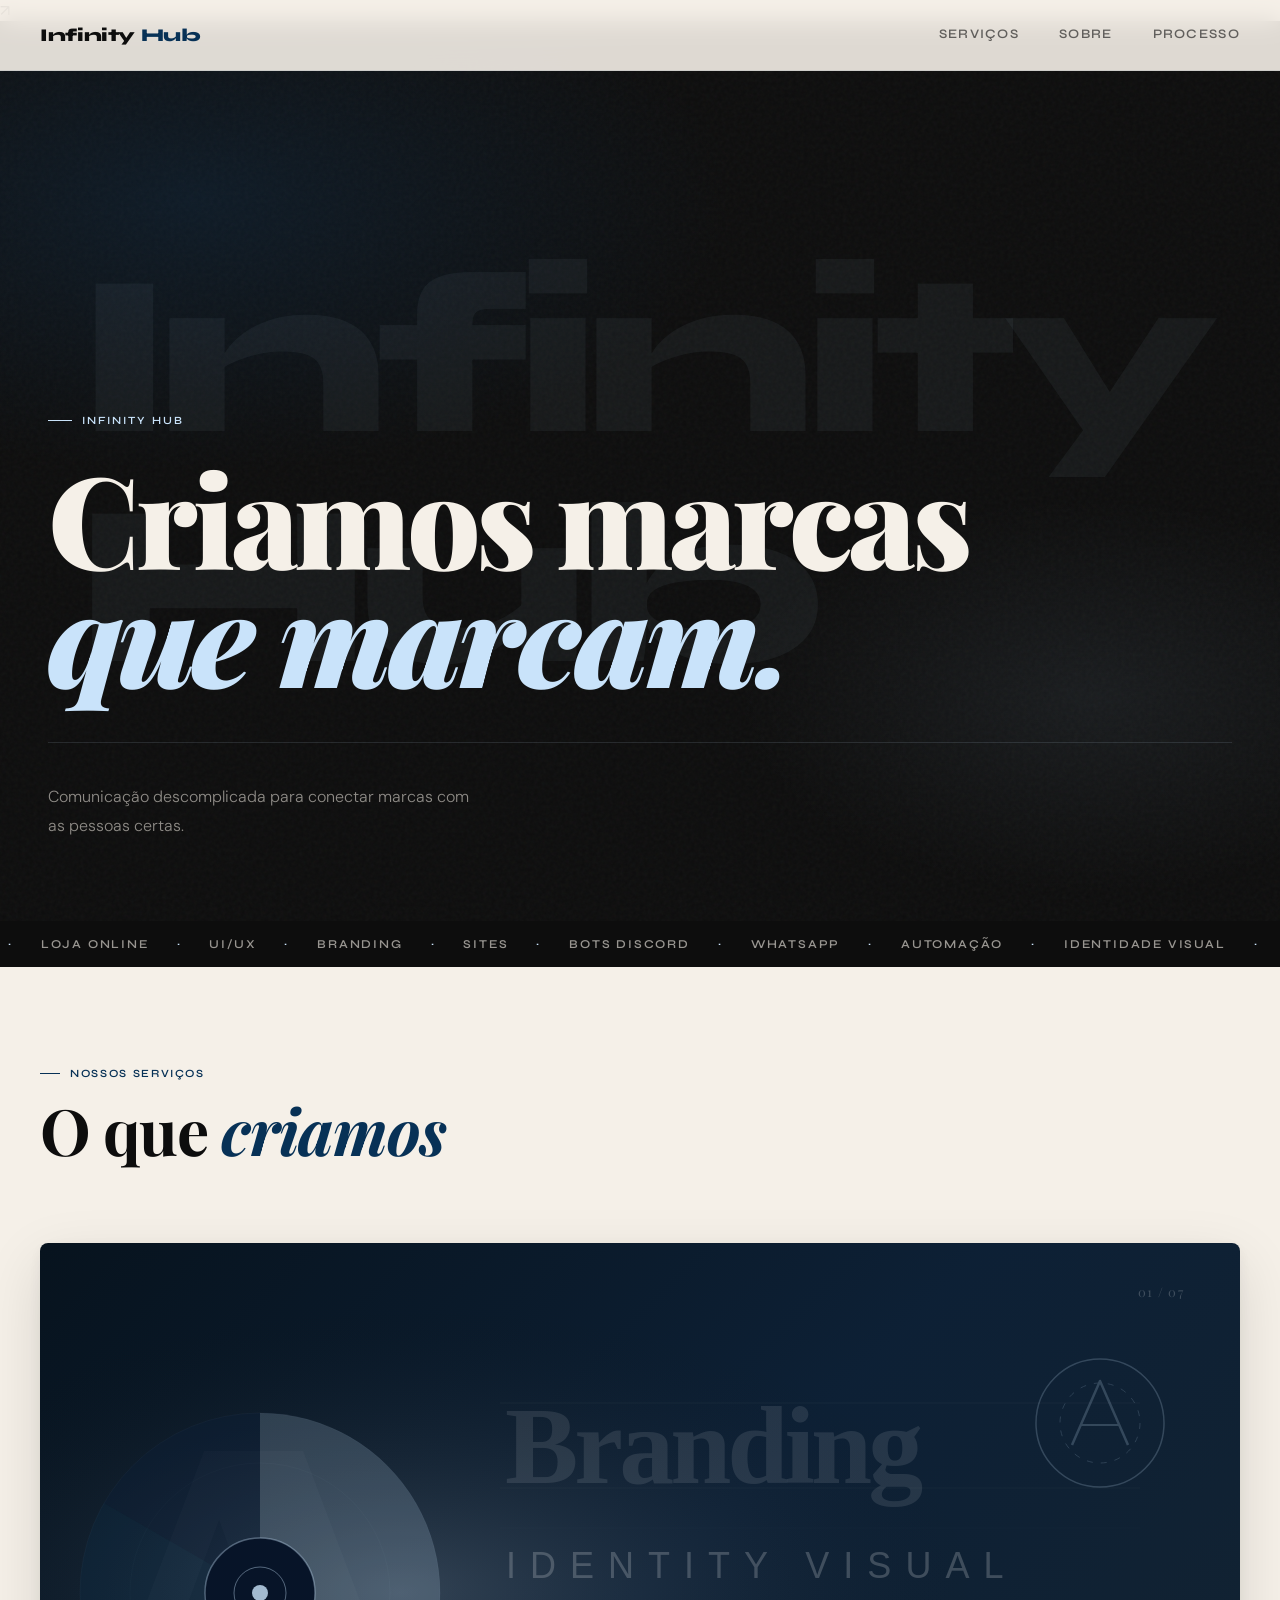
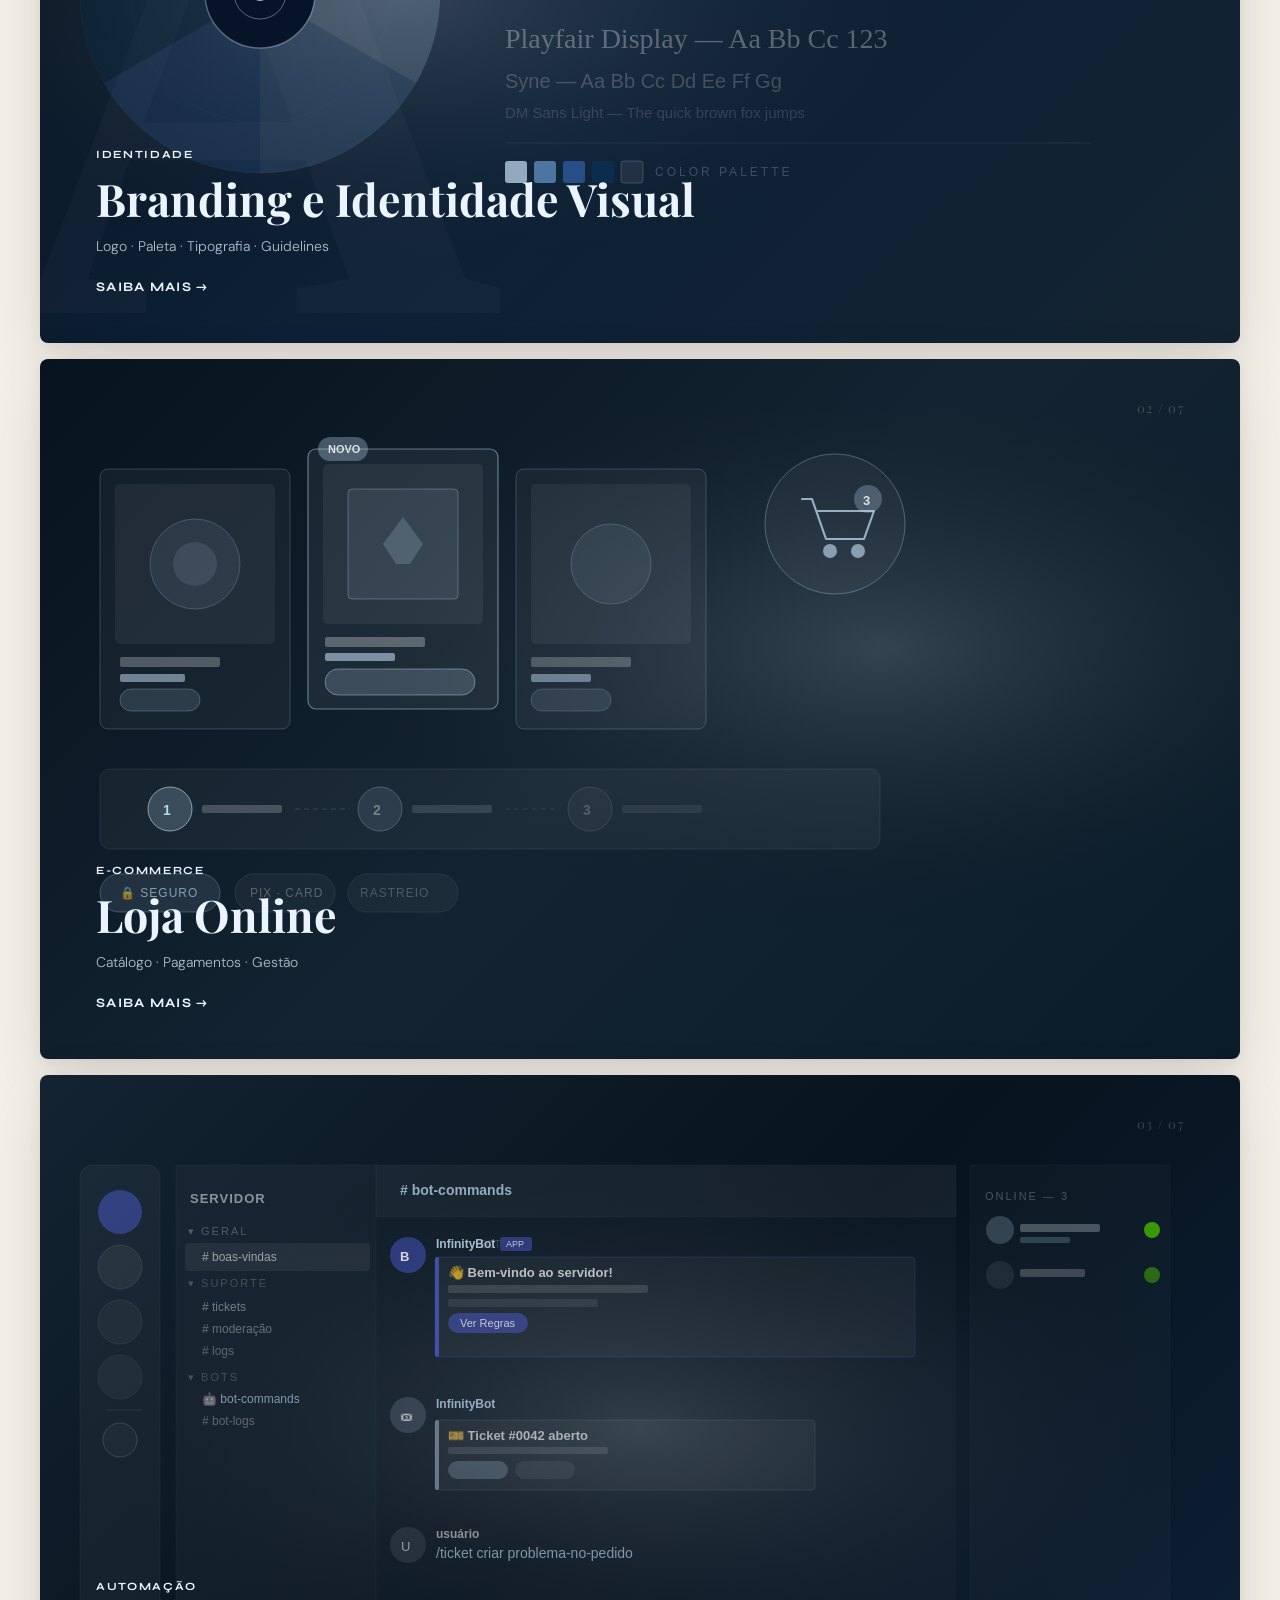
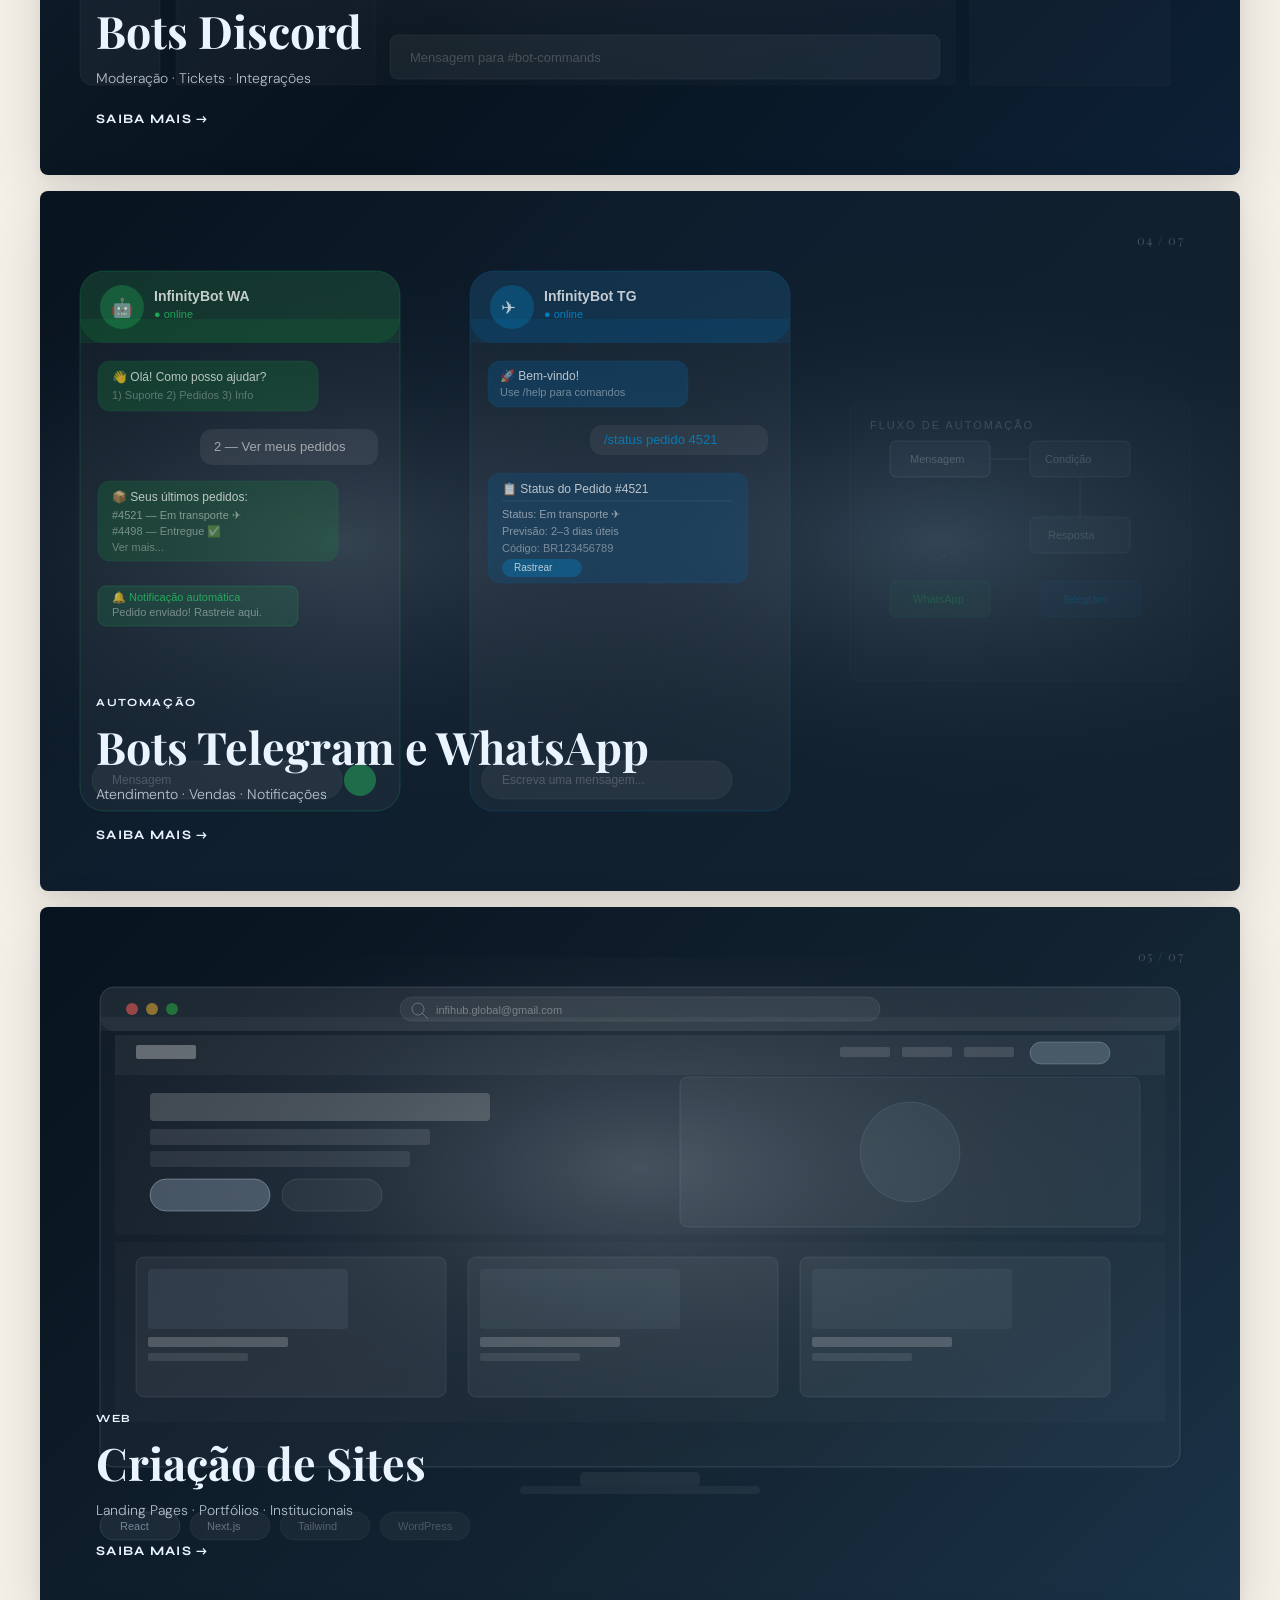
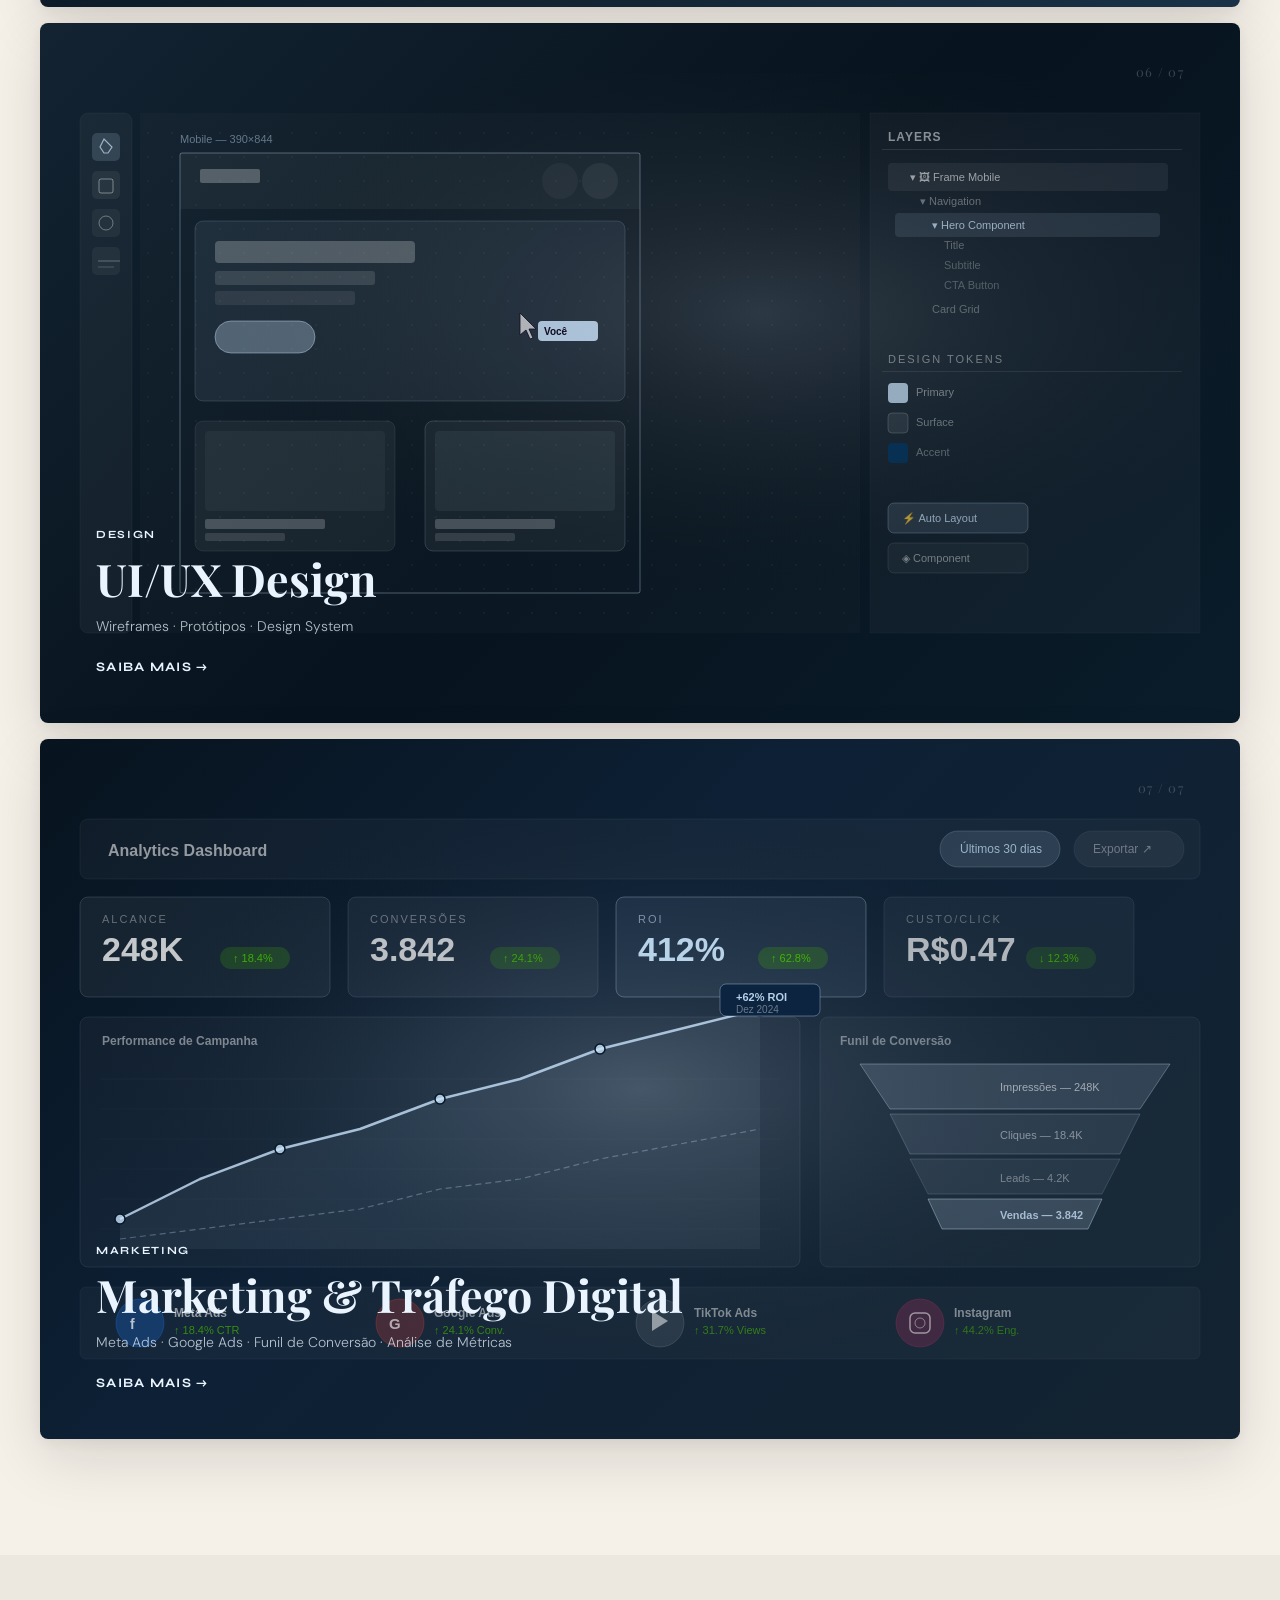
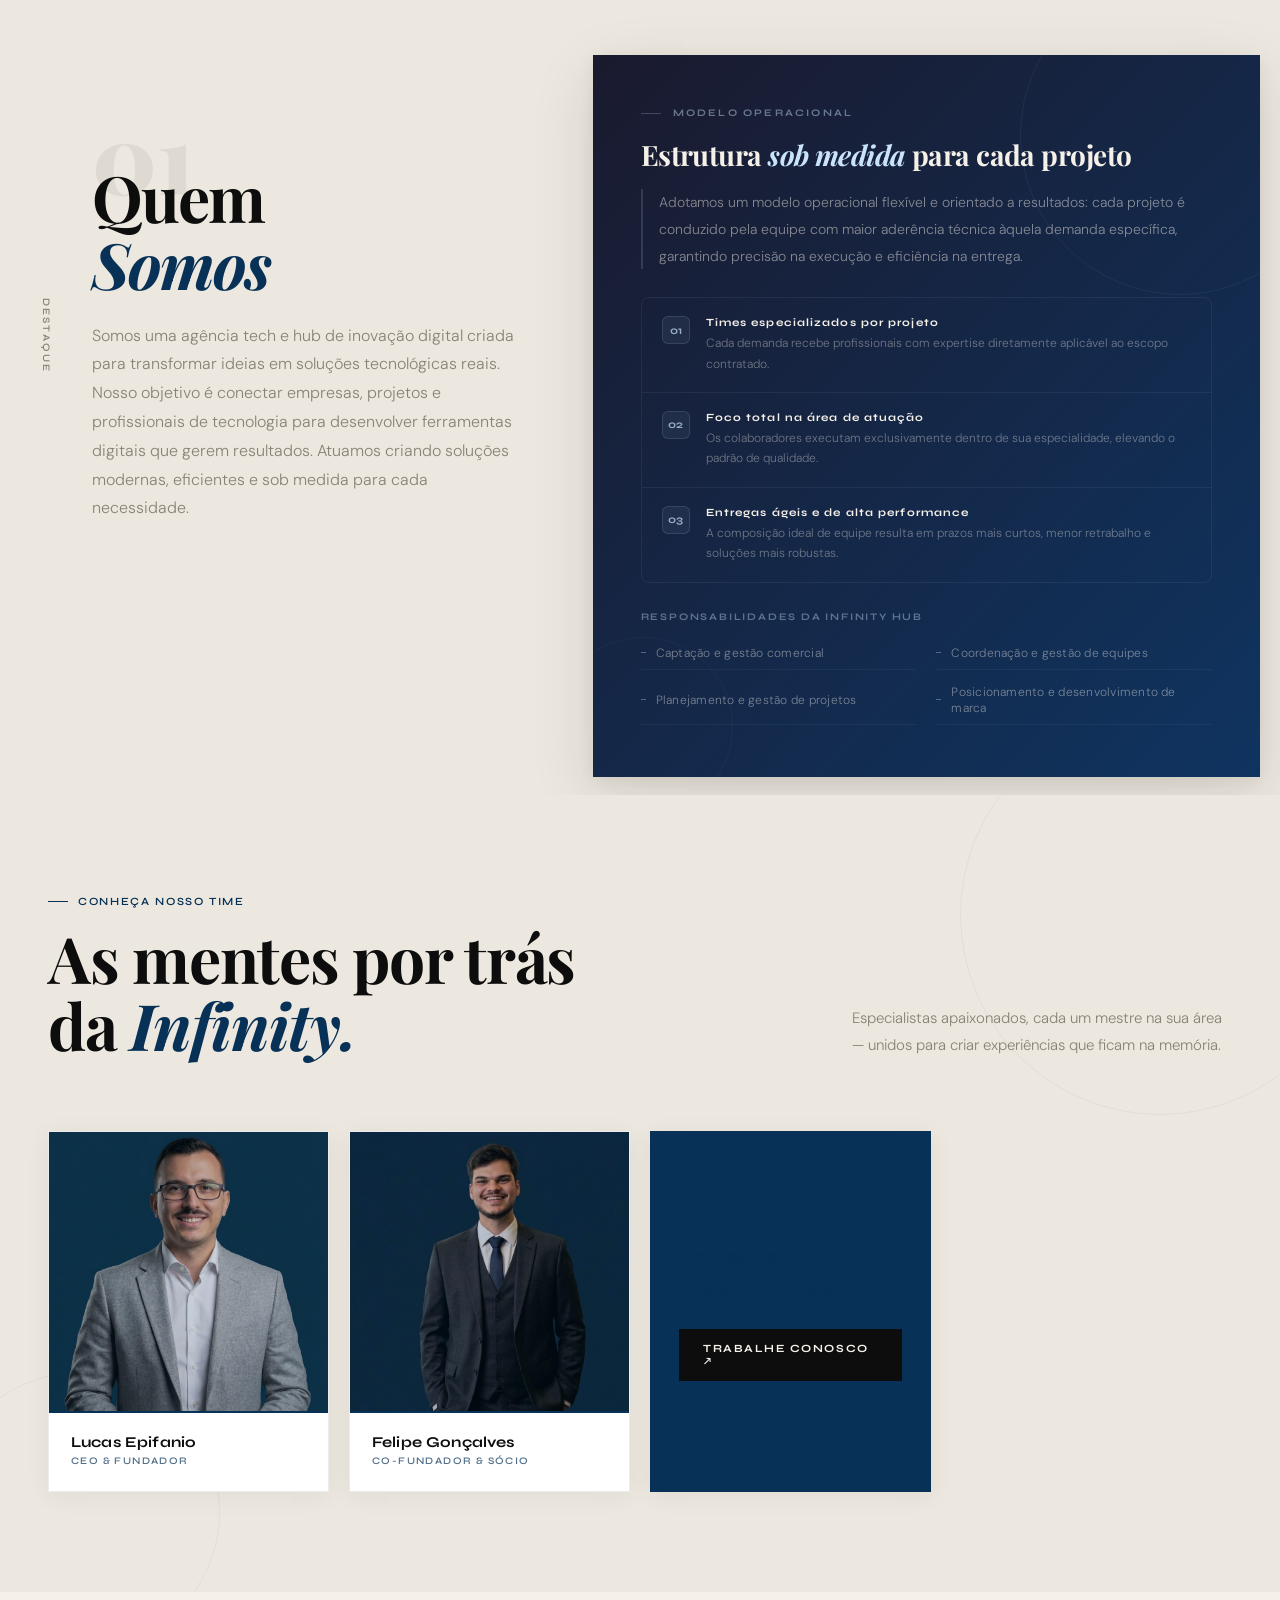
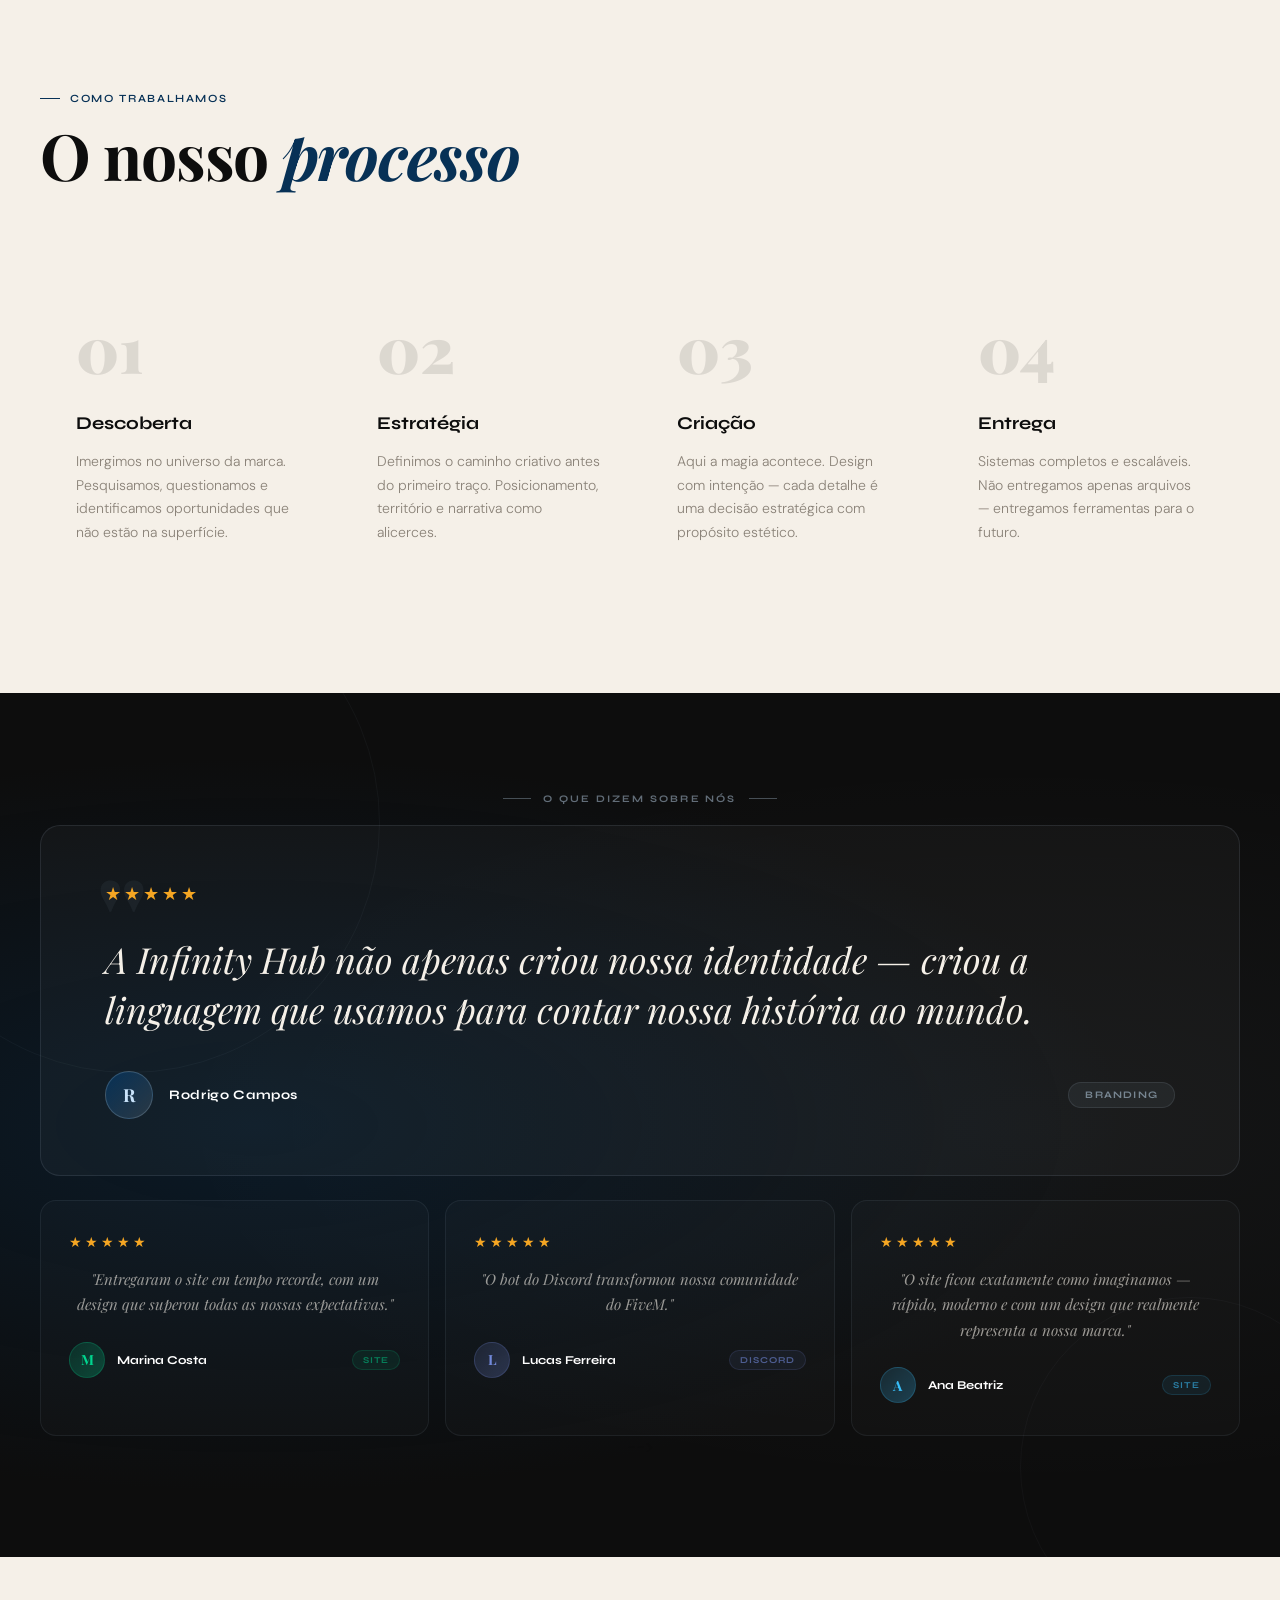
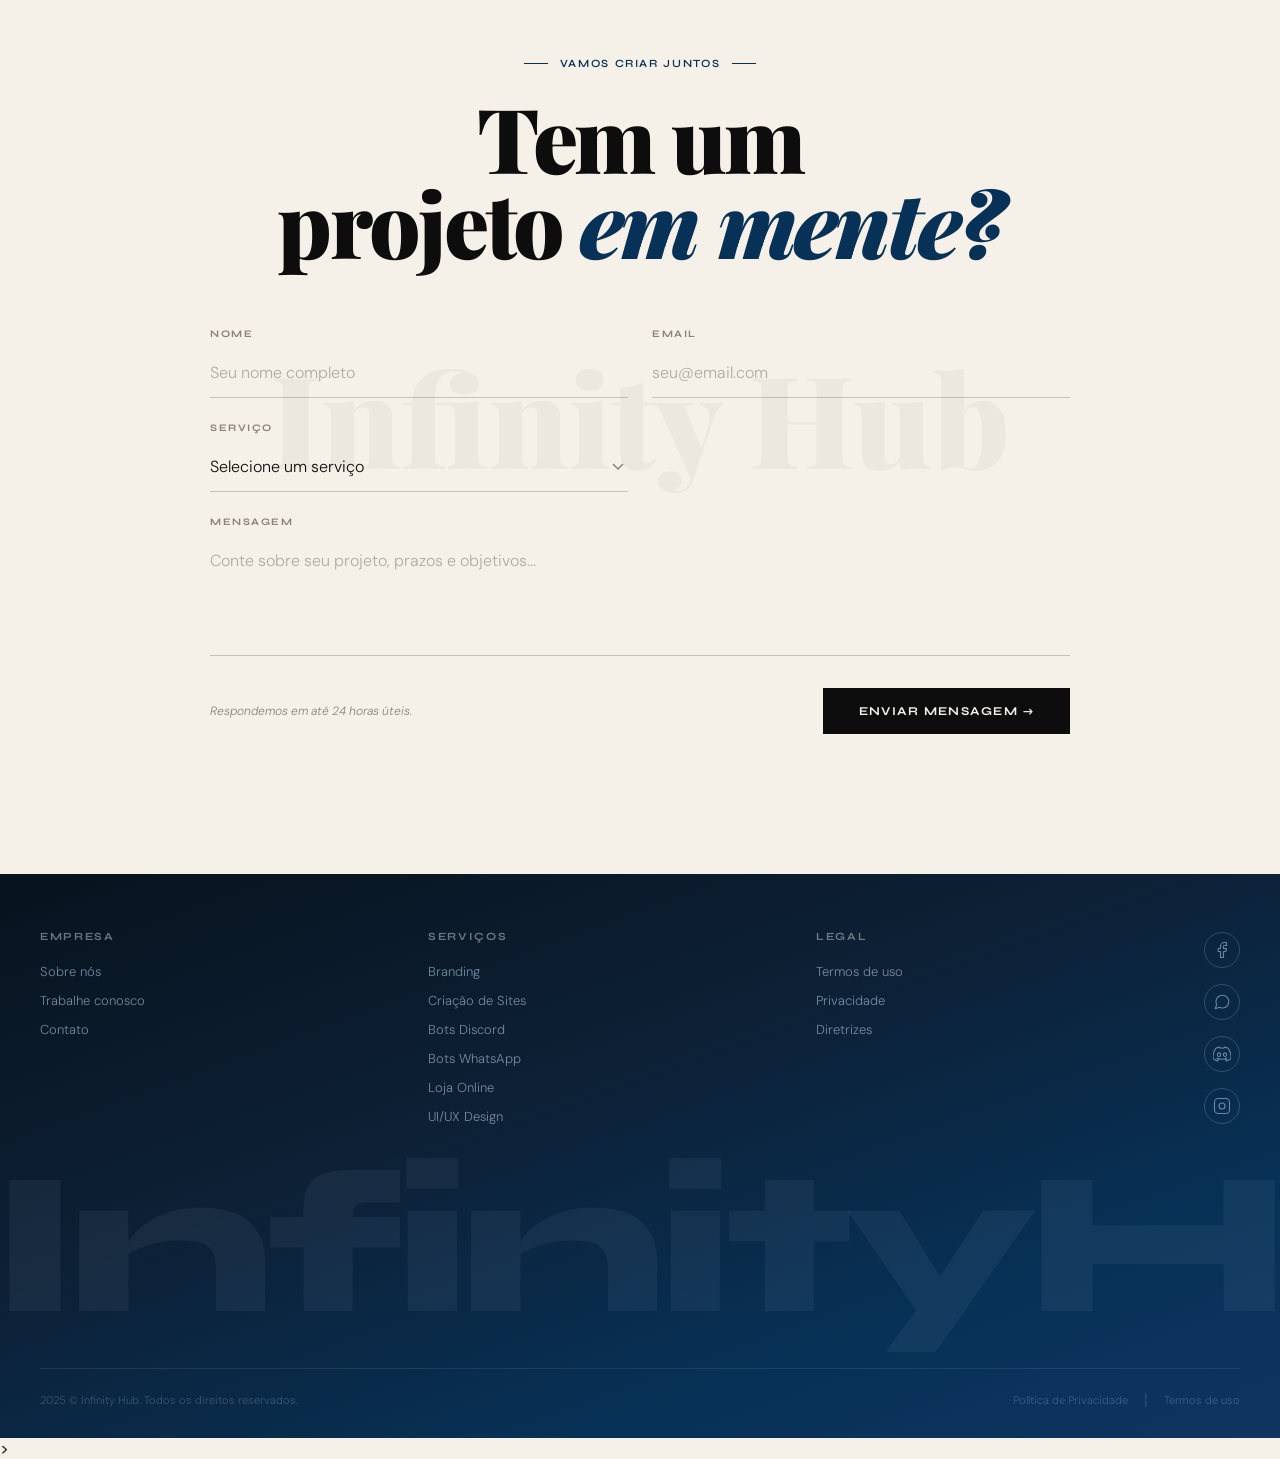
==== commit 70c8431c: "a" ====
--- a/index.html
+++ b/index.html
@@ -21,7 +21,6 @@
     <a href="#servicos">Servi&#231;os</a>
     <a href="#sobre">Sobre</a>
     <a href="#processo">Processo</a>
-    <a href="#portfólio">Portfólio</a>
   </nav>
 </header>
 
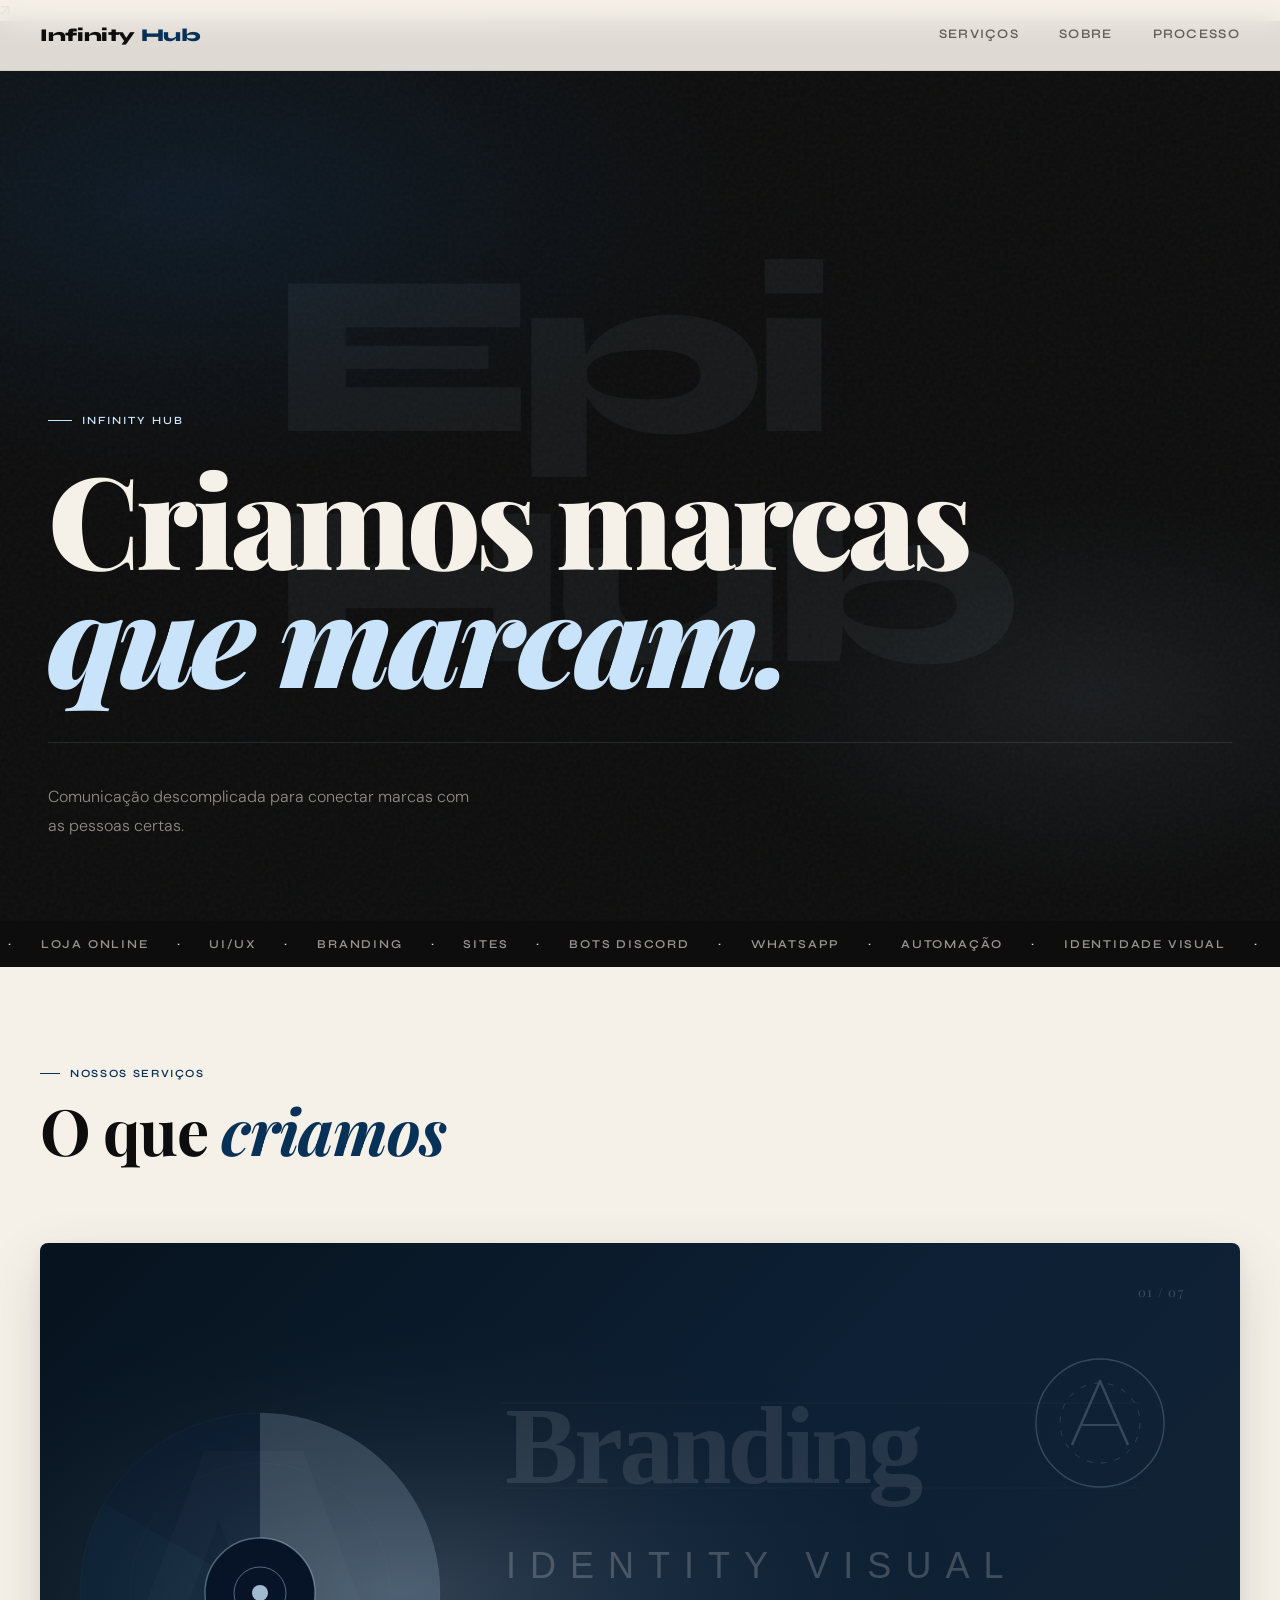
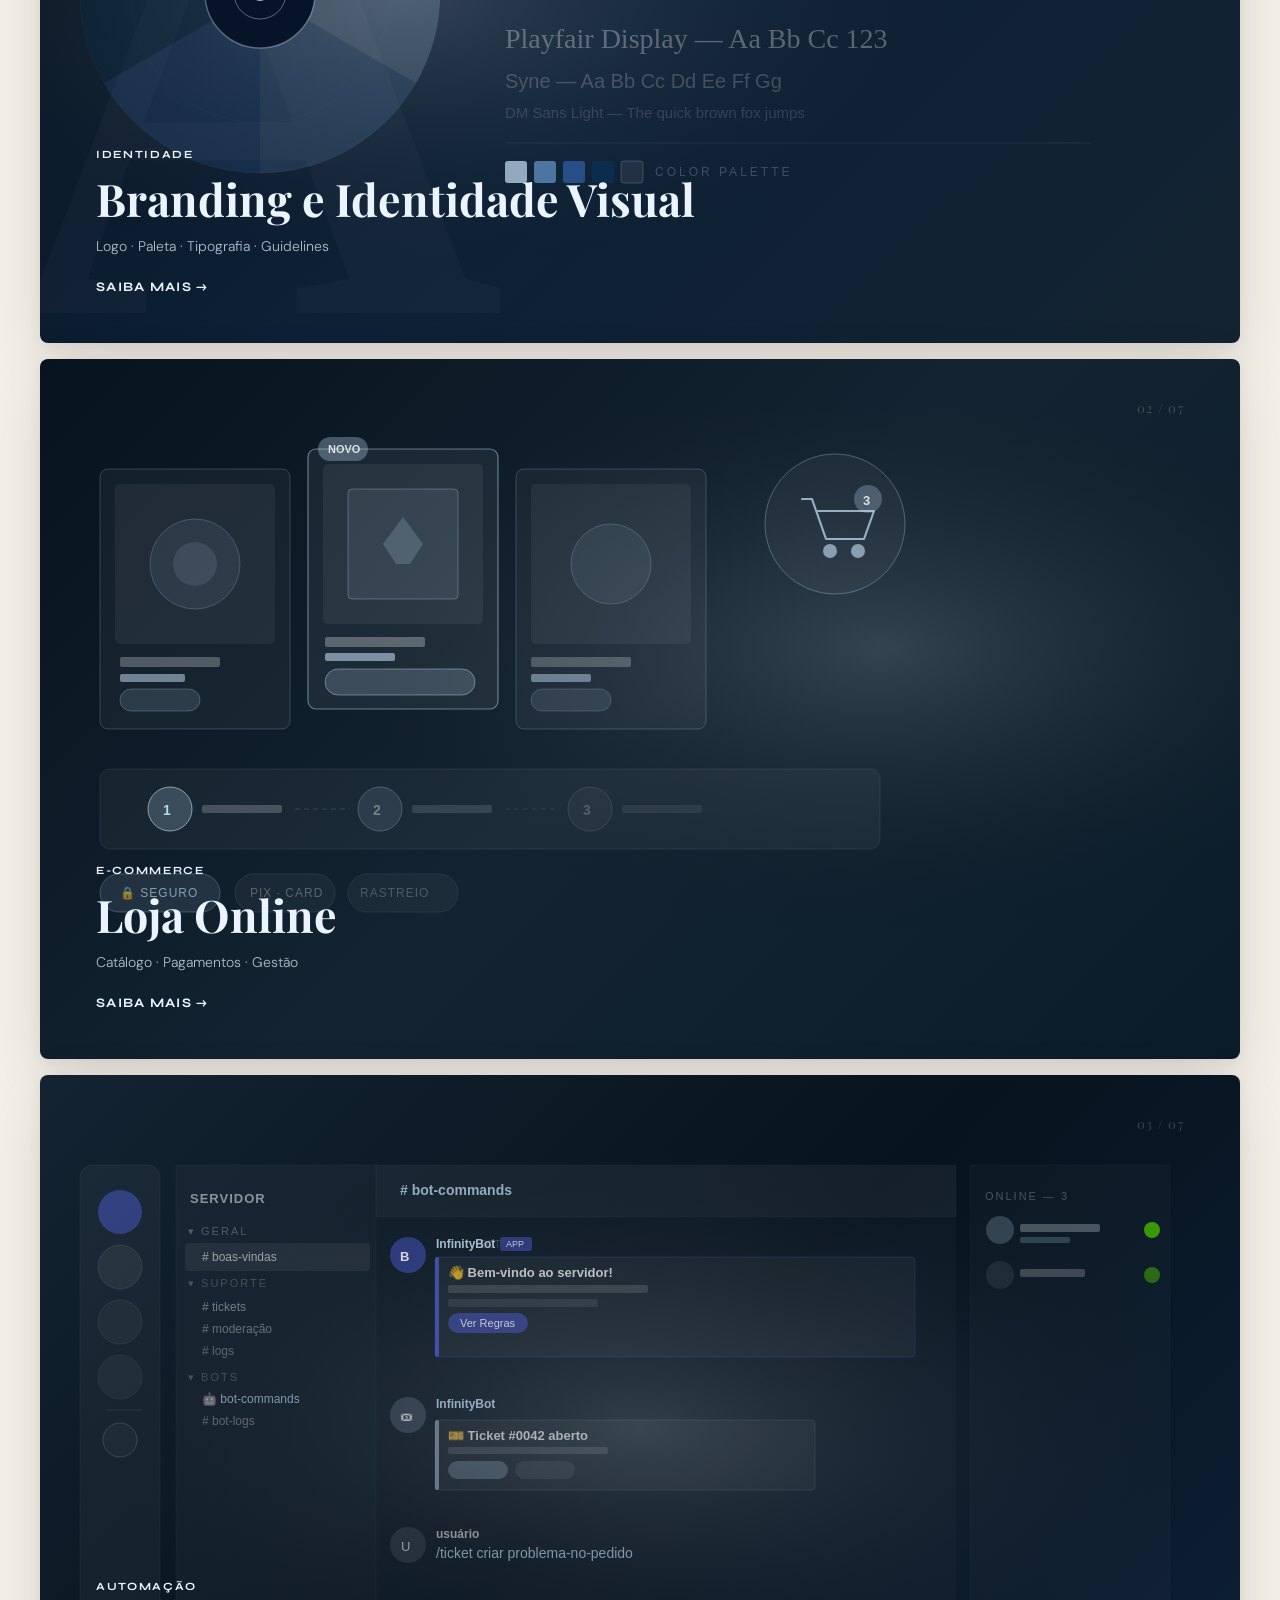
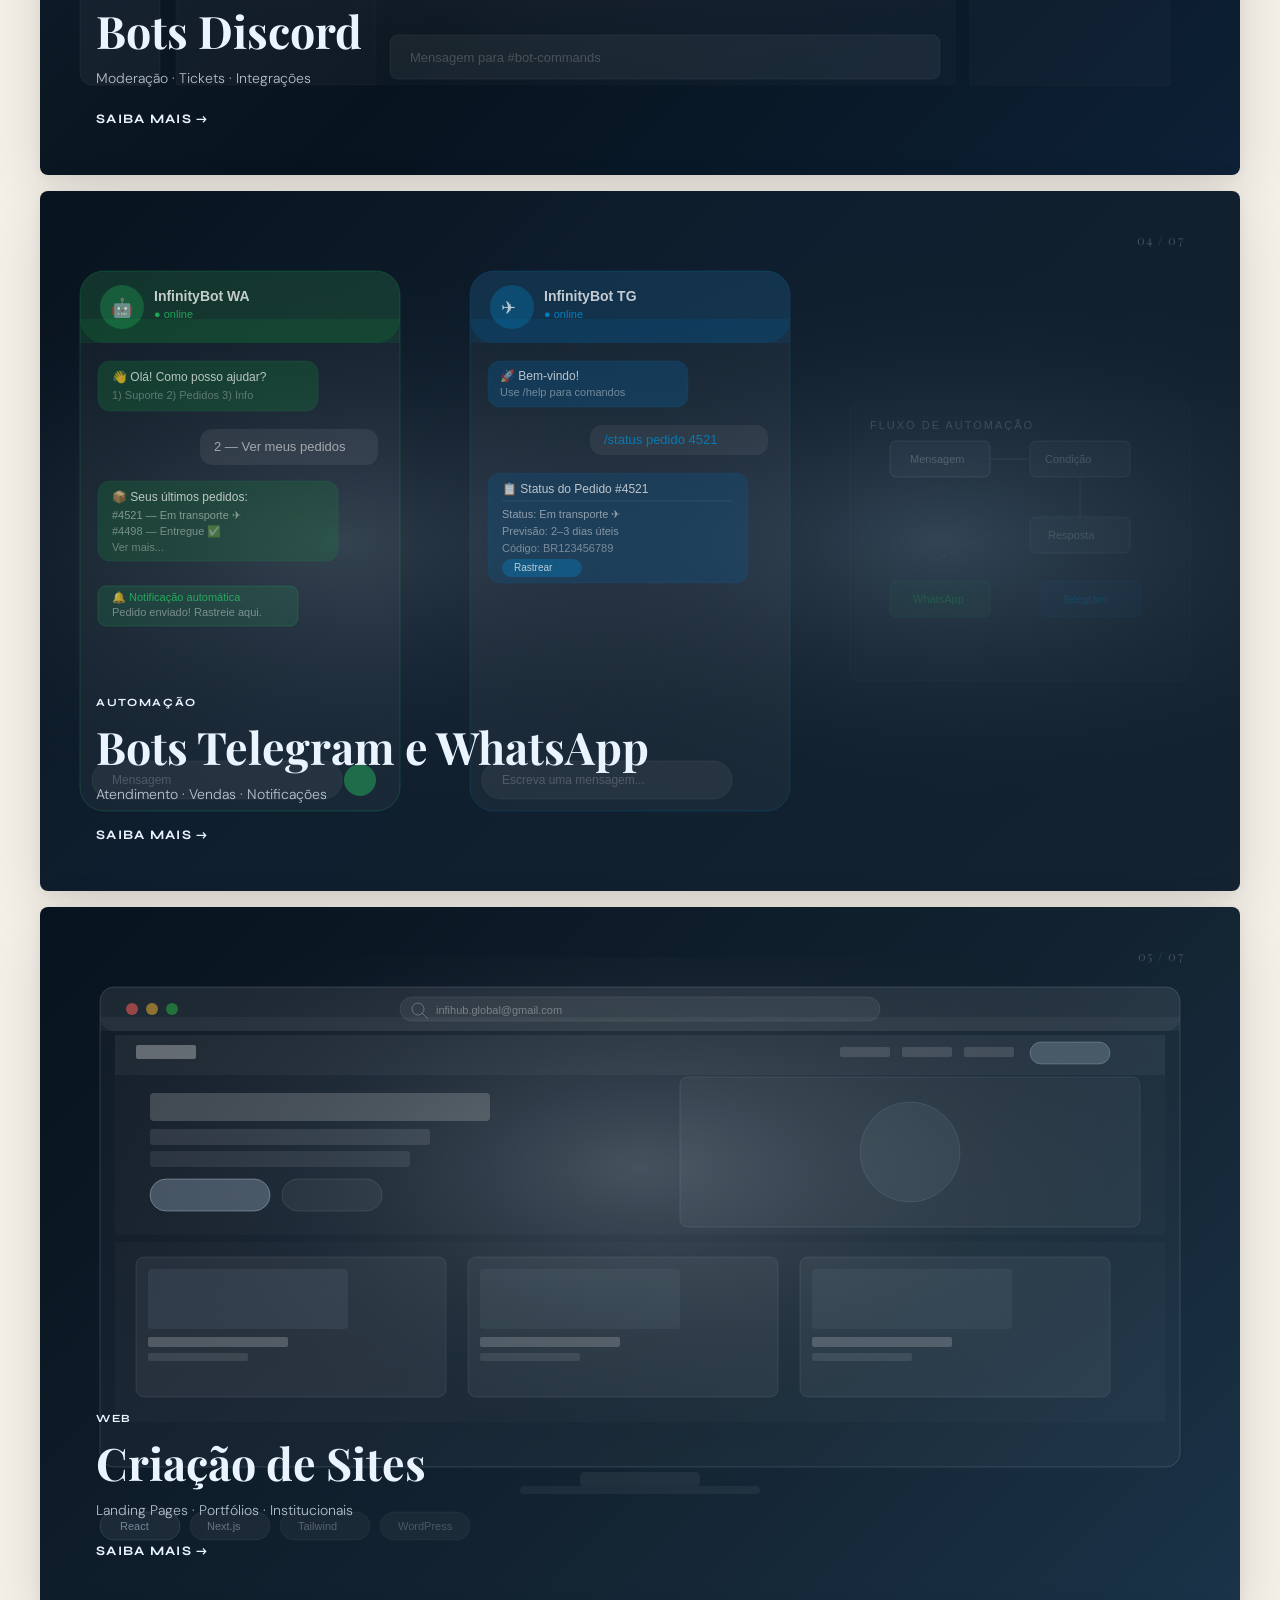
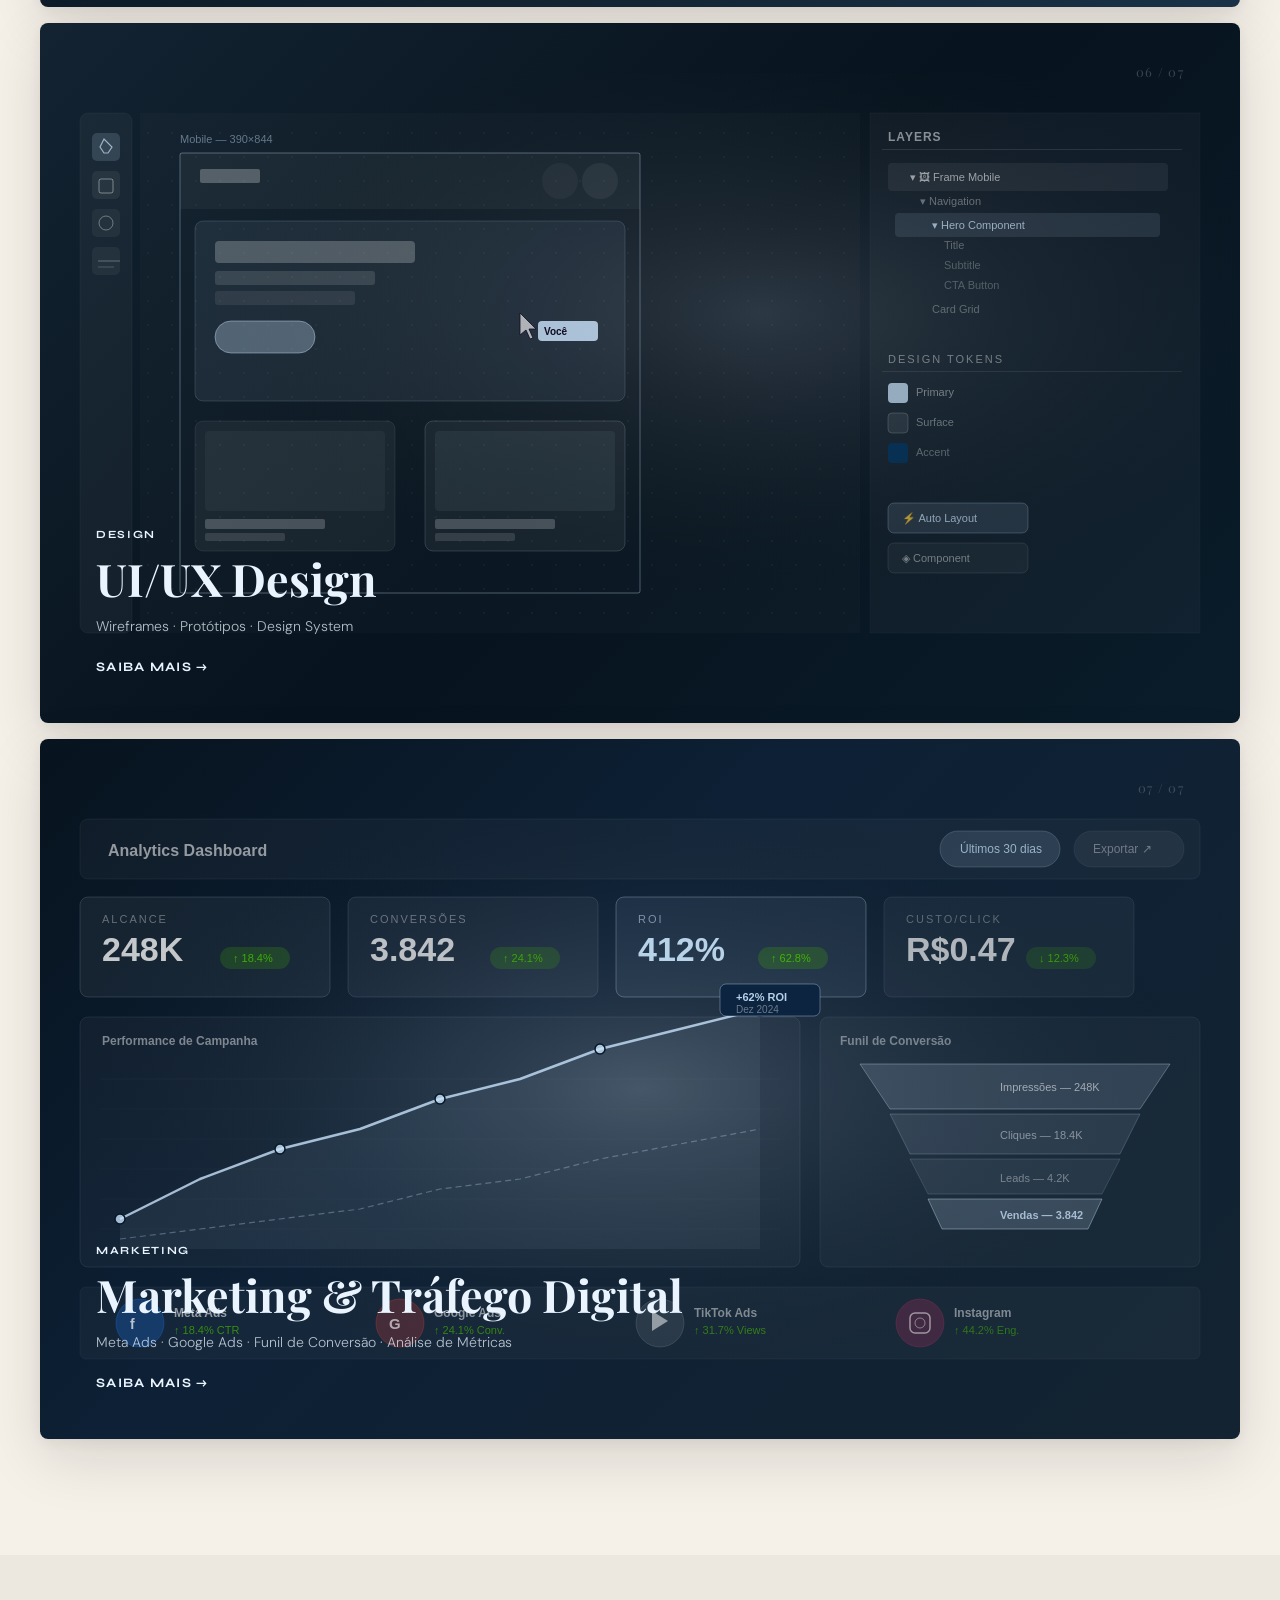
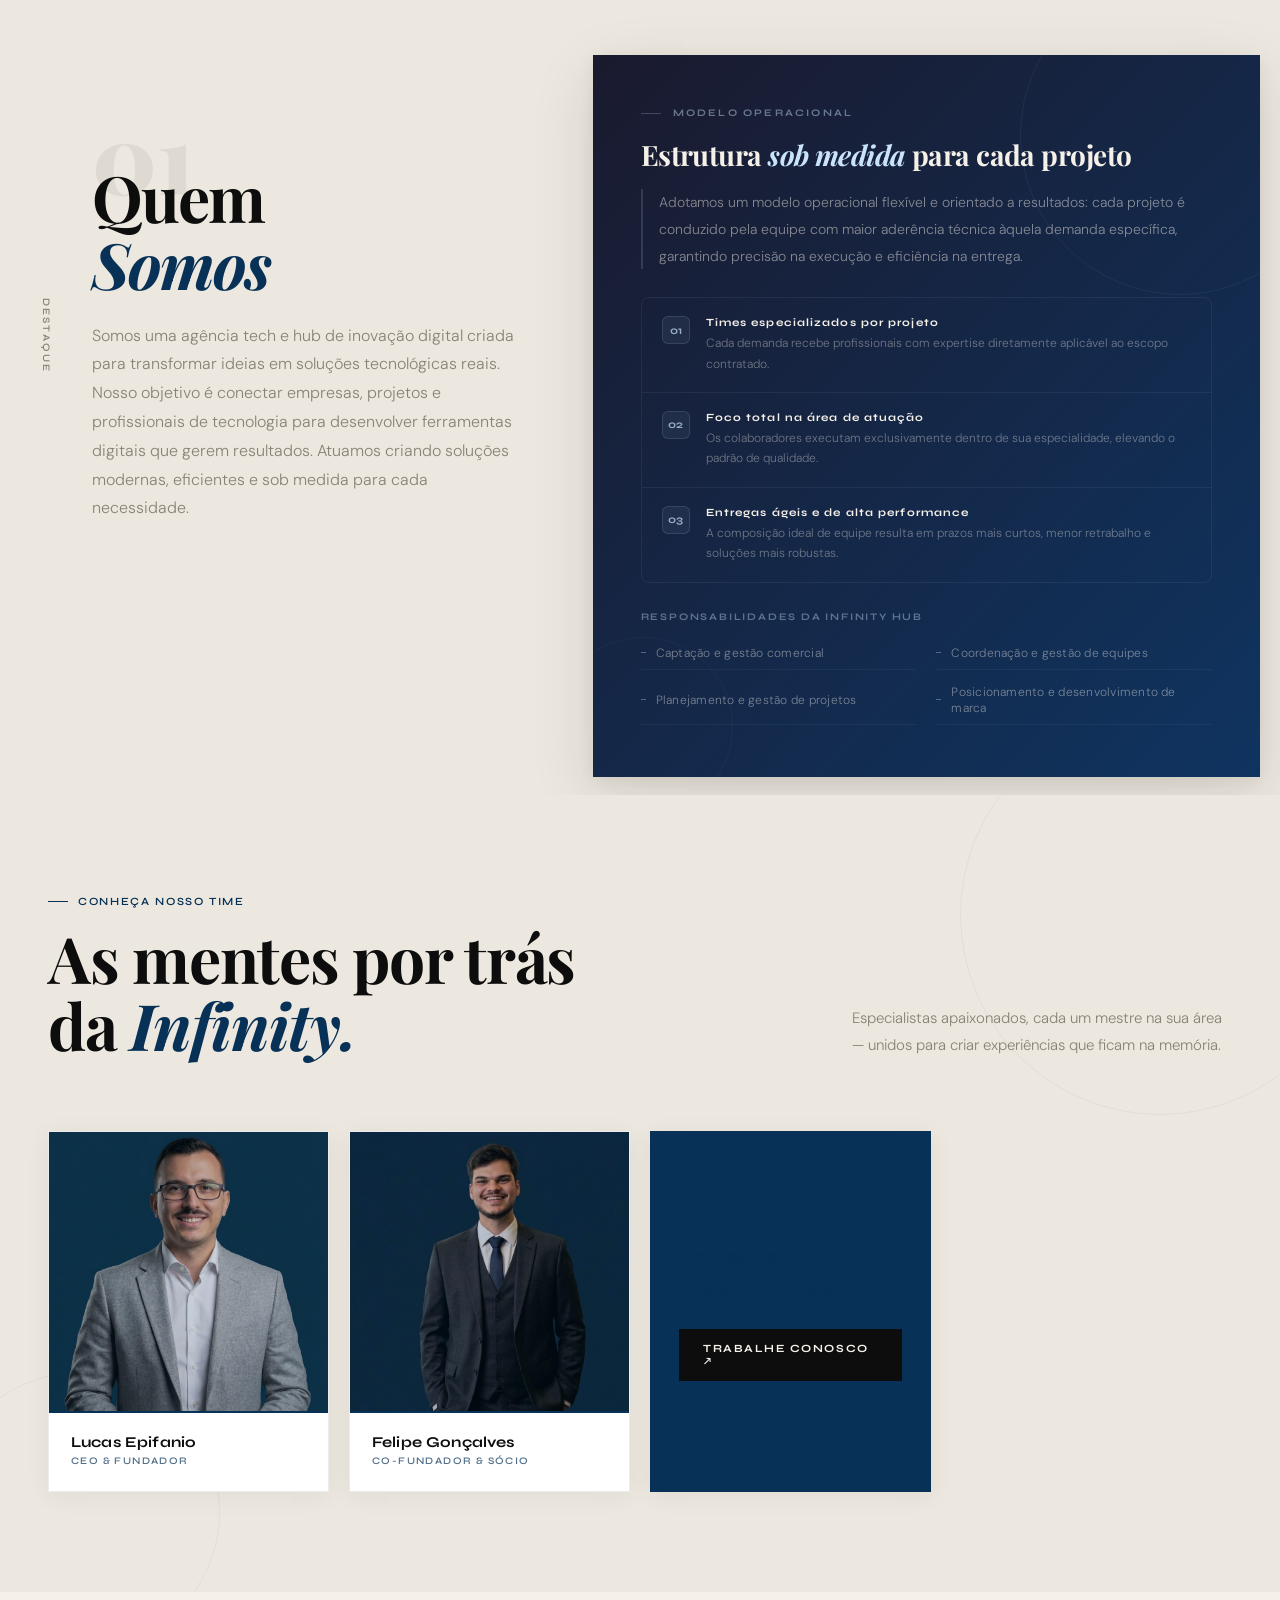
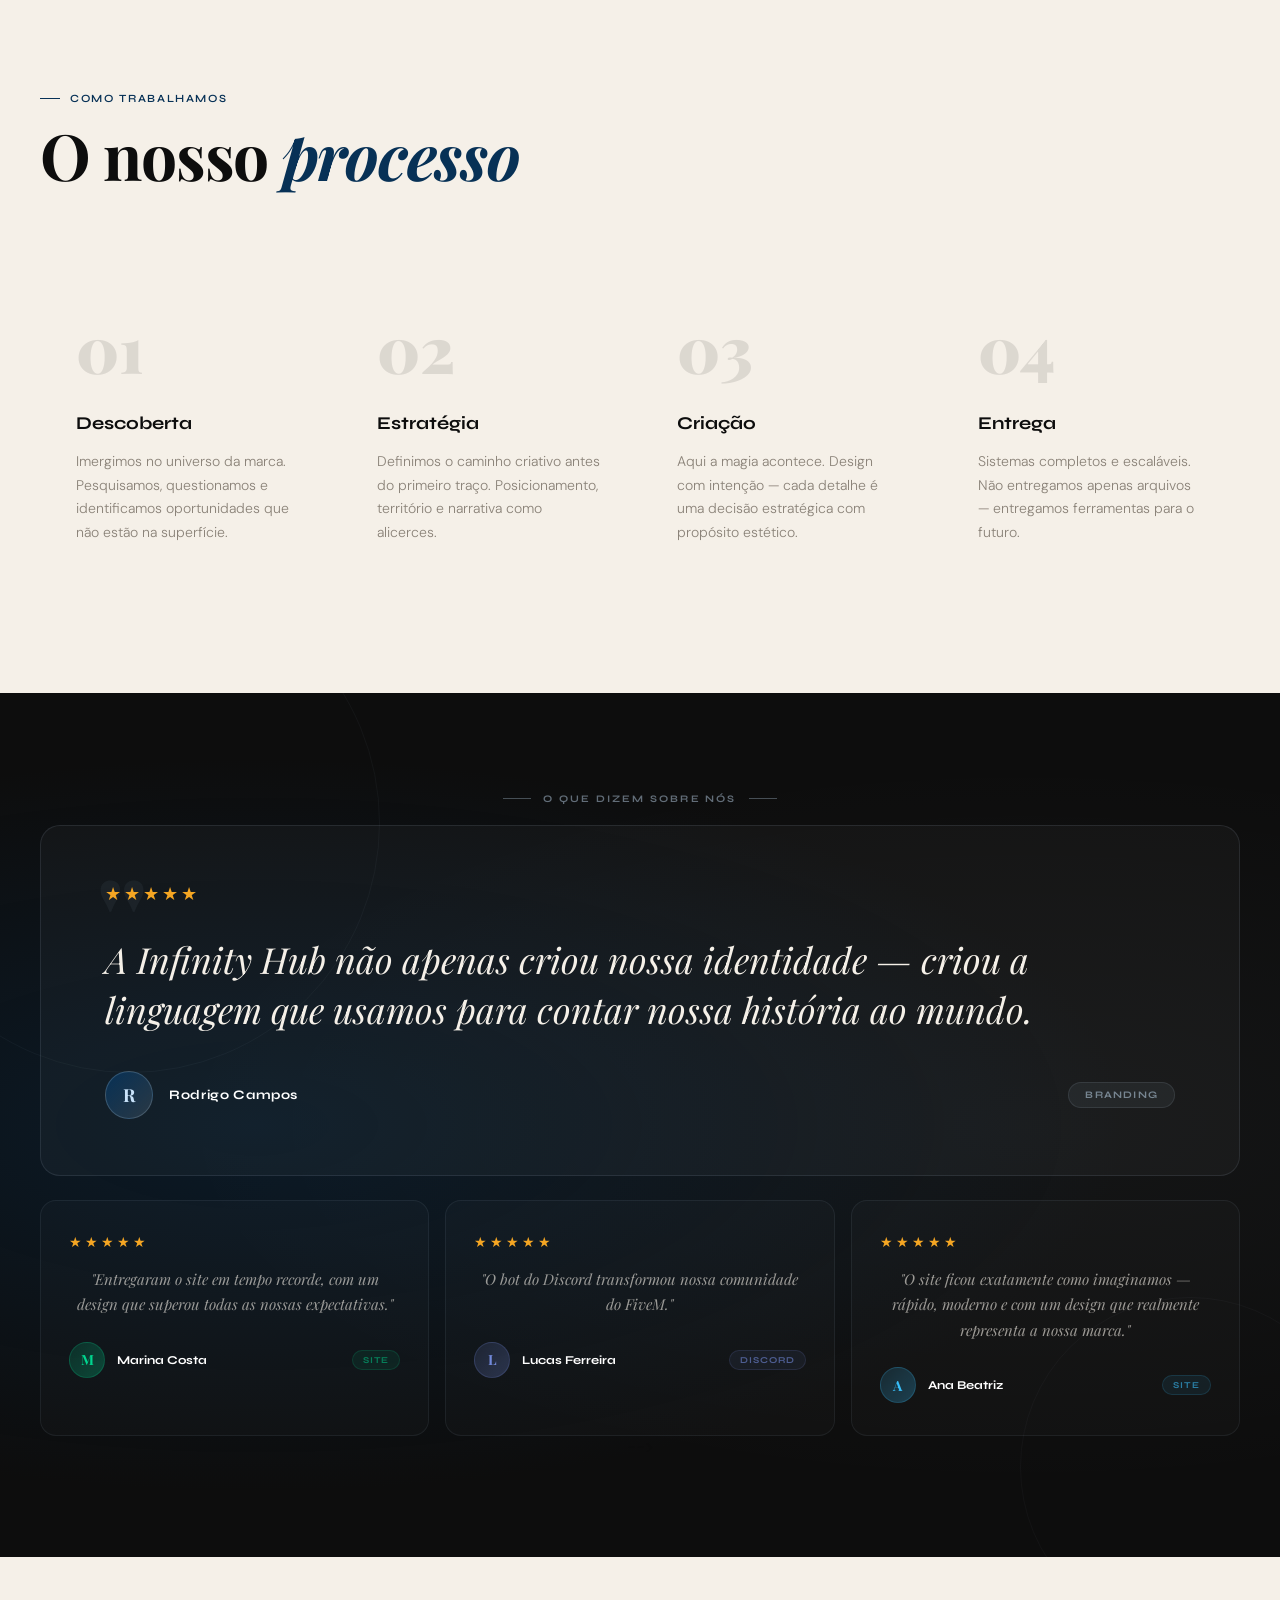
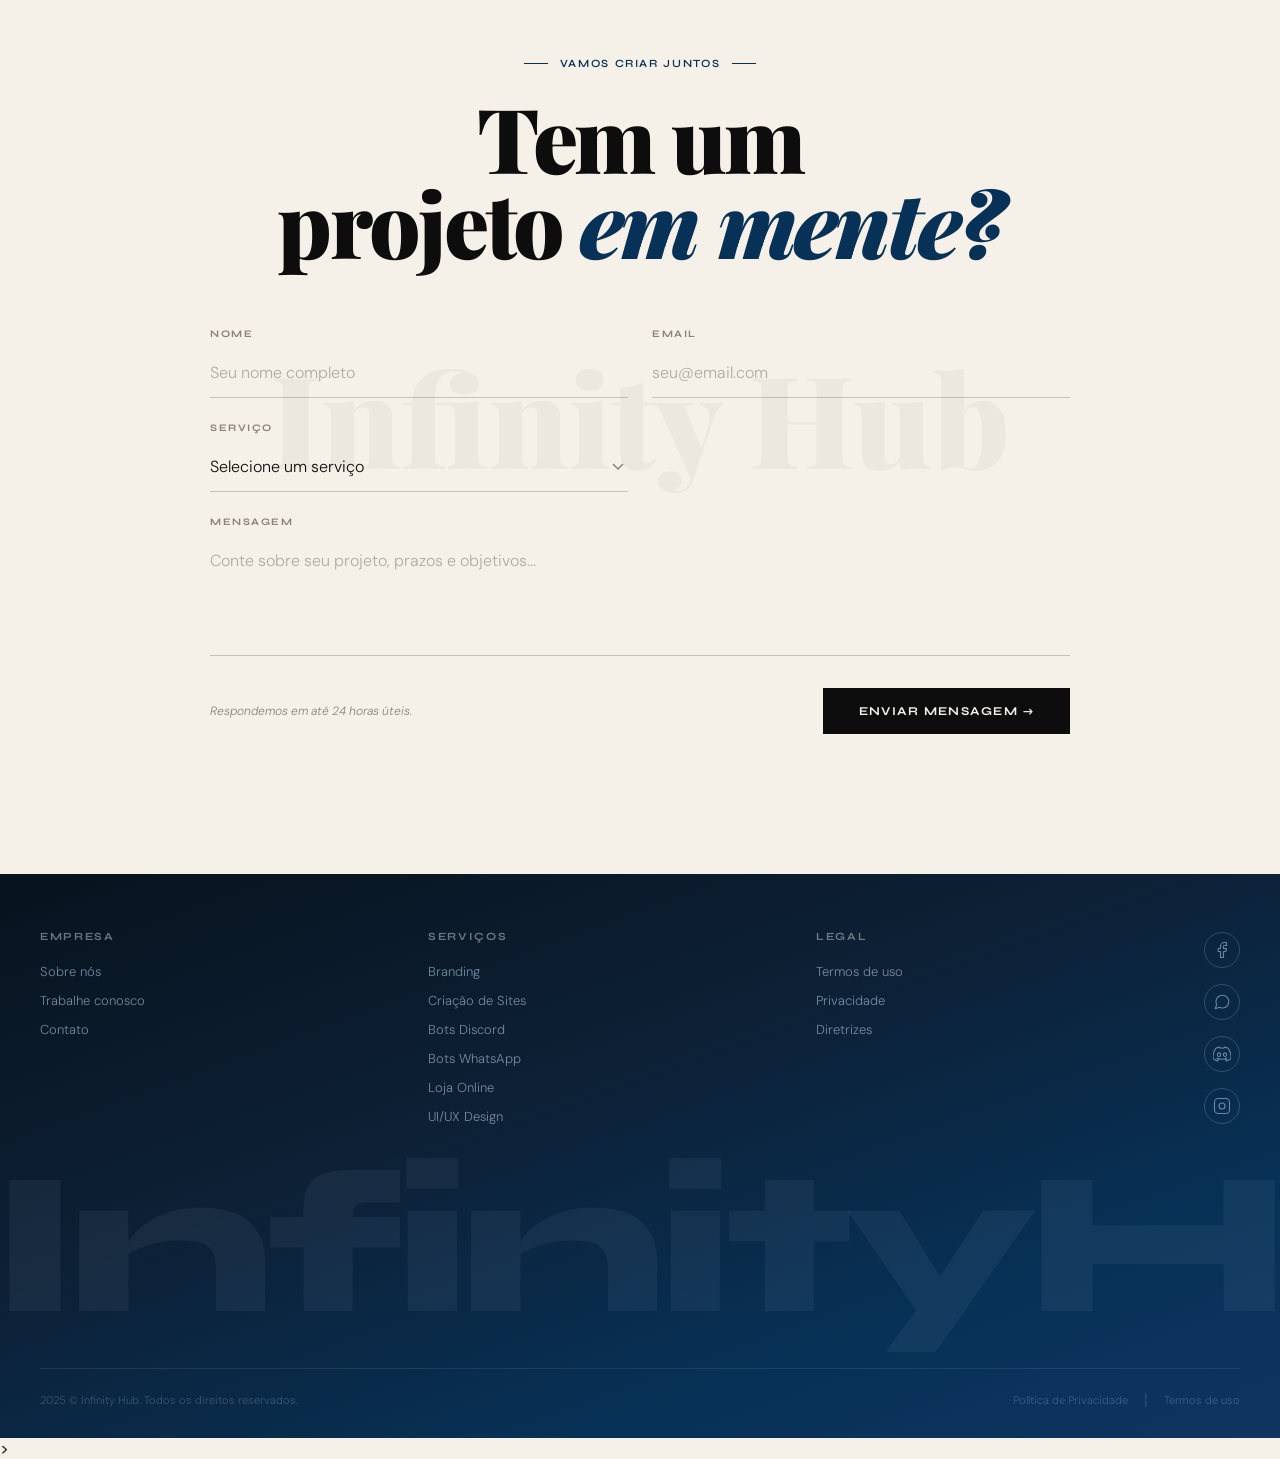
==== commit d7538c5d: "attt" ====
--- a/index.html
+++ b/index.html
@@ -37,7 +37,7 @@
 <section class="sobre-hero">
   <div class="sobre-hero-noise"></div>
   <div class="sobre-hero-bg-gradient"></div>
-  <div class="hero-overline">Infinity <br> Hub</div>
+  <div class="hero-overline">Epi <br> Hub</div>
   <div class="hero-content">
     <div class="hero-tag reveal">Infinity Hub</div>
     <h1 class="hero-title-sobre reveal stagger-1">
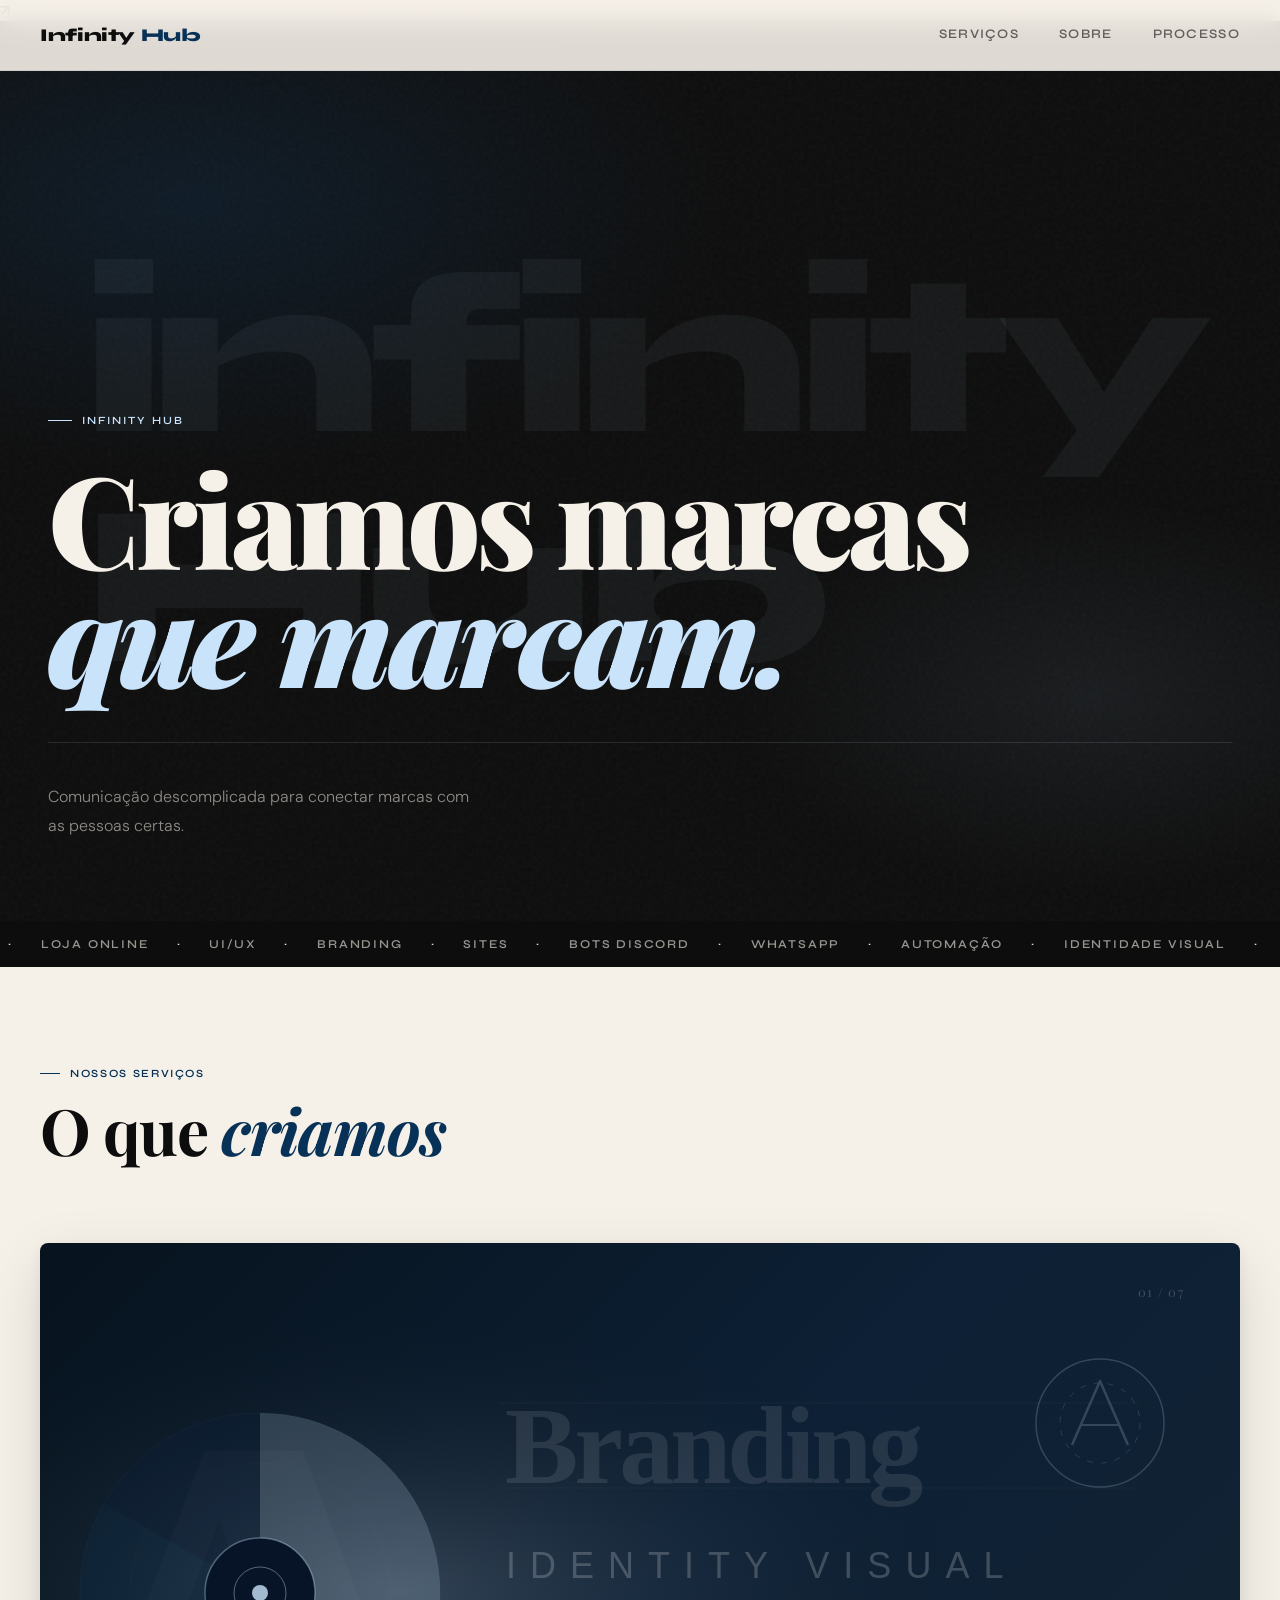
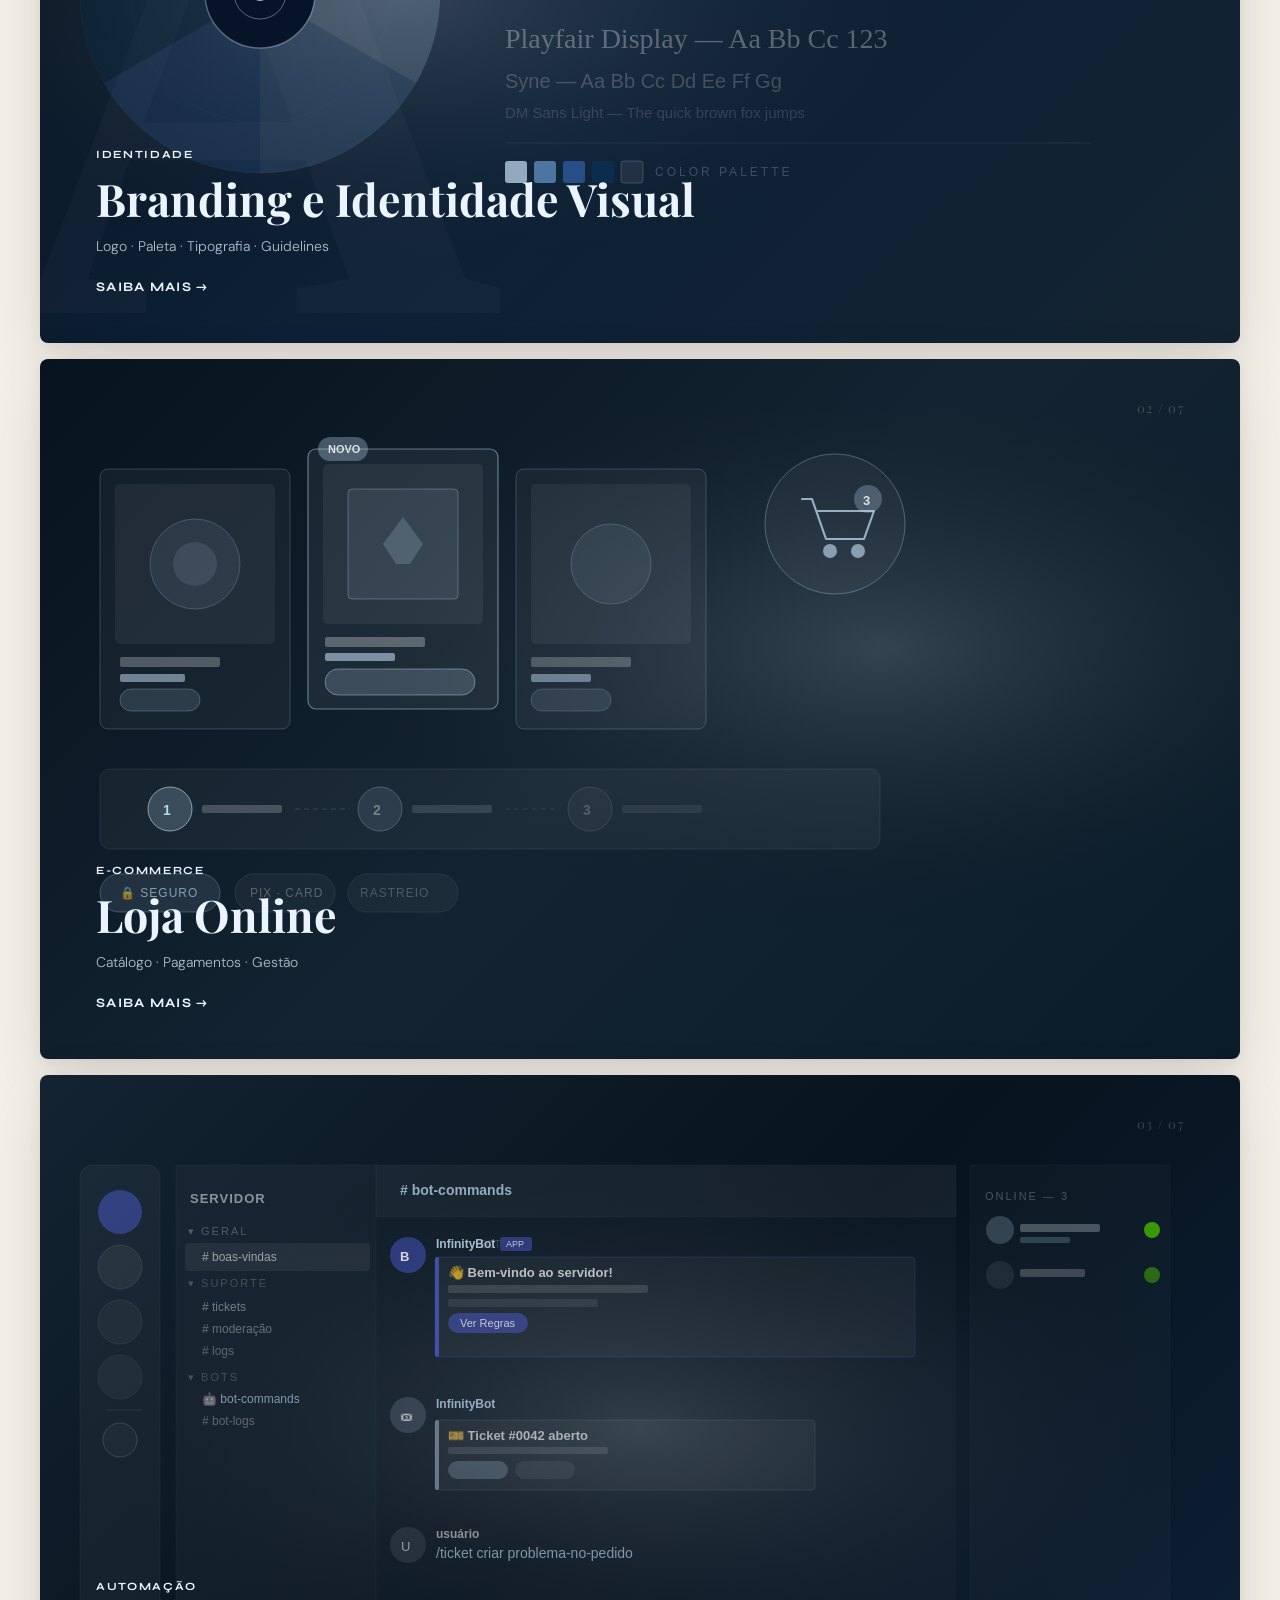
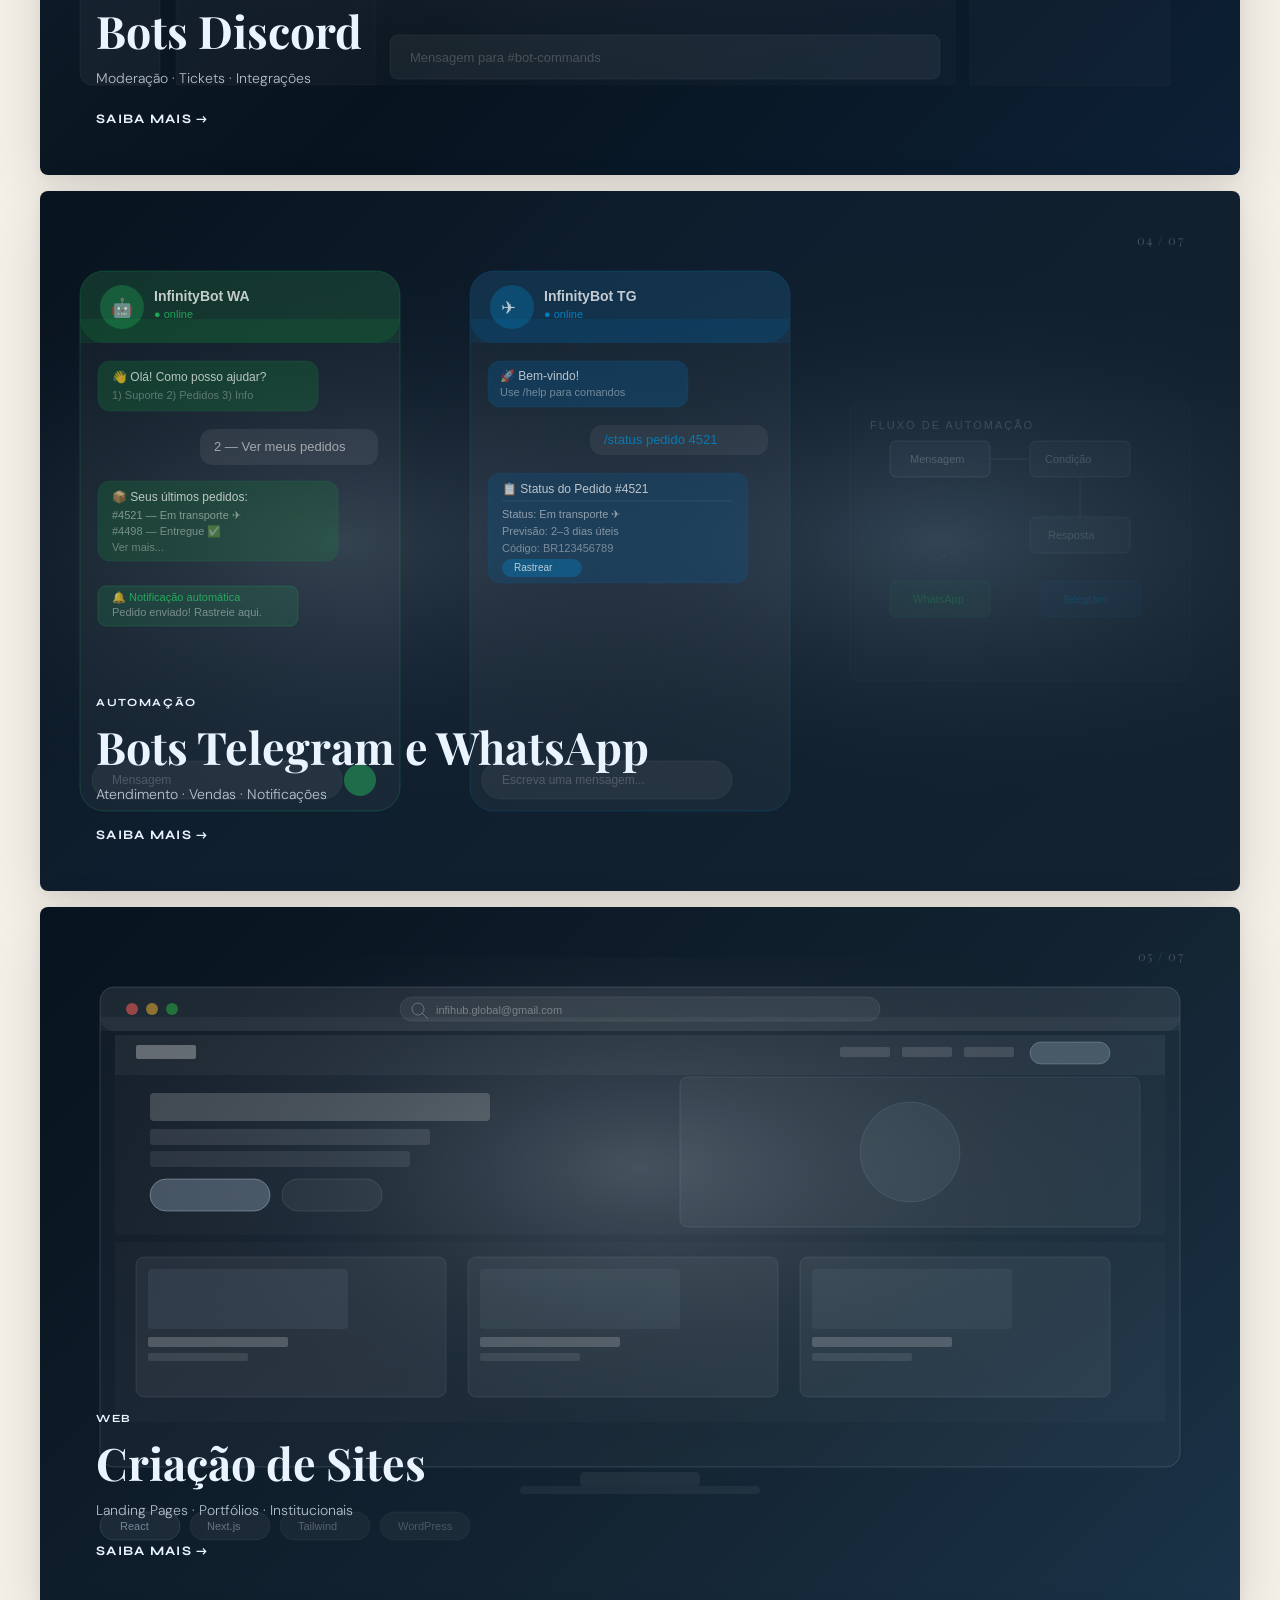
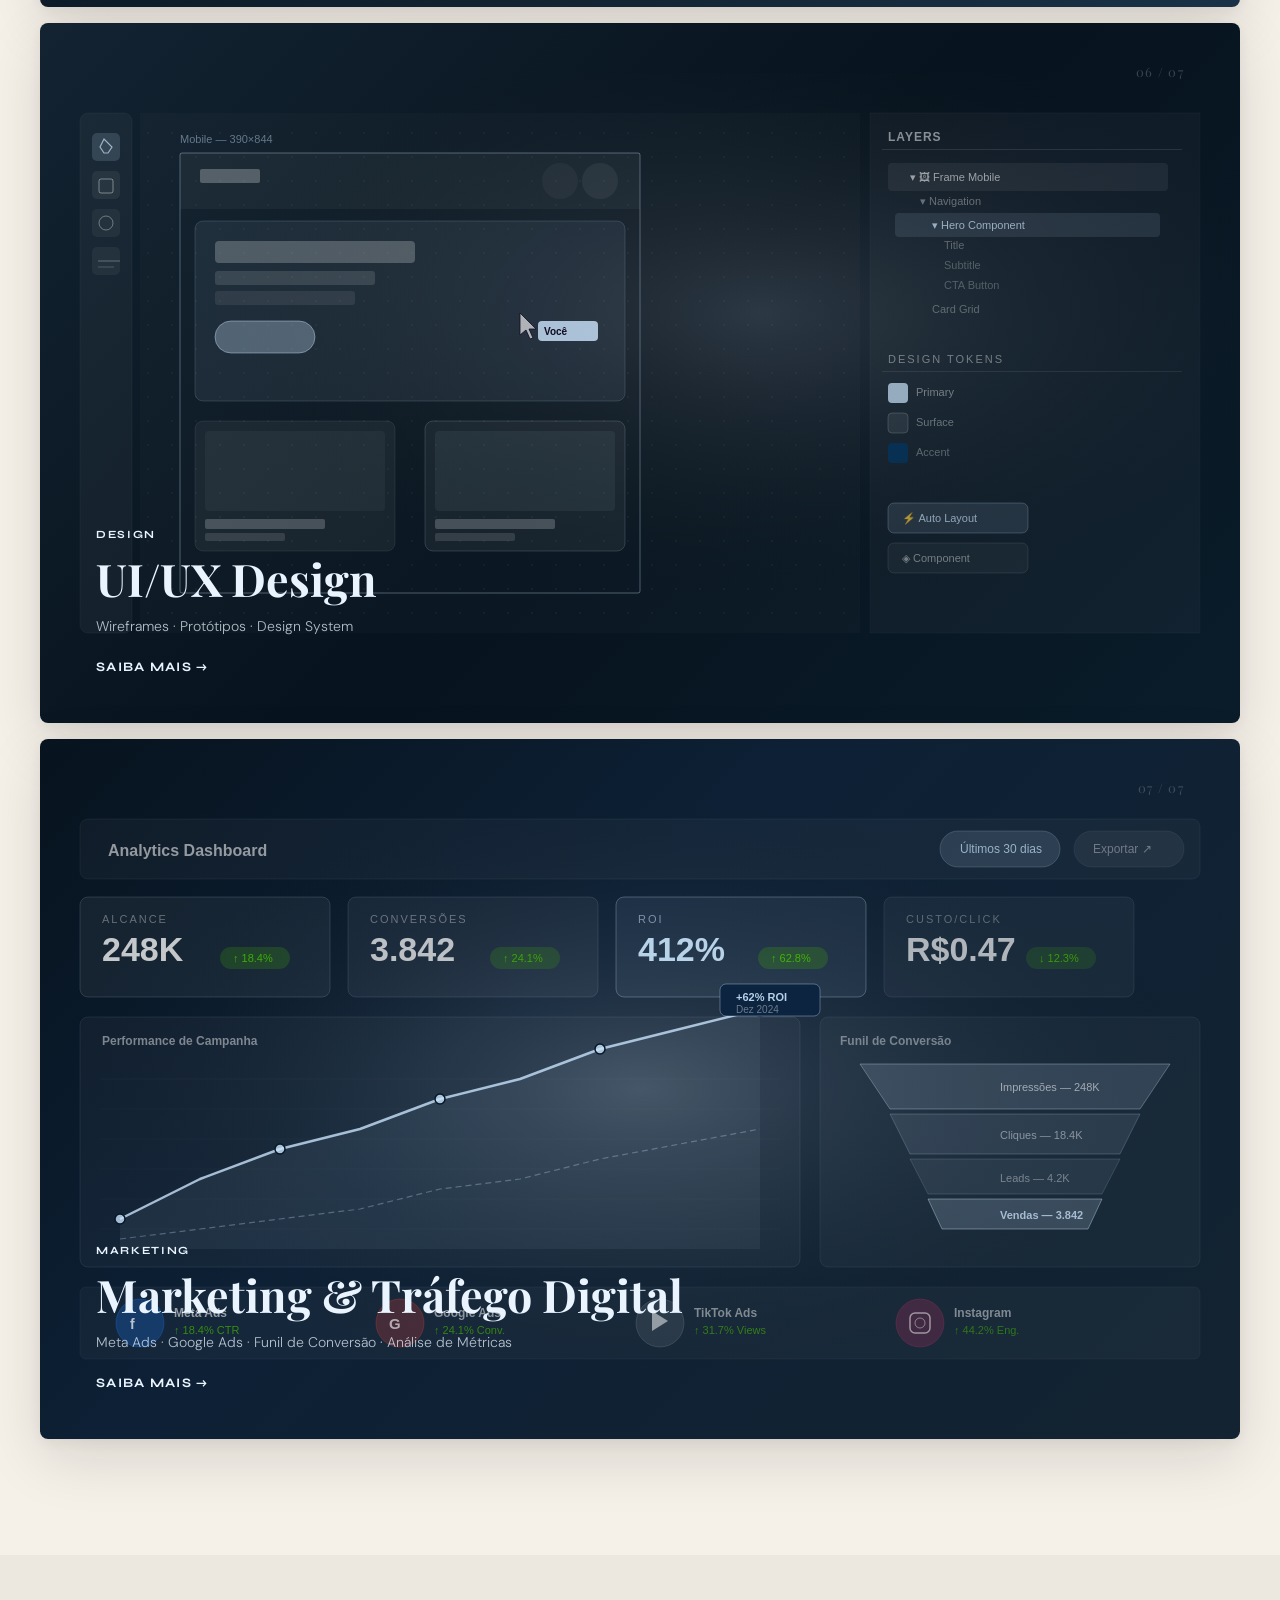
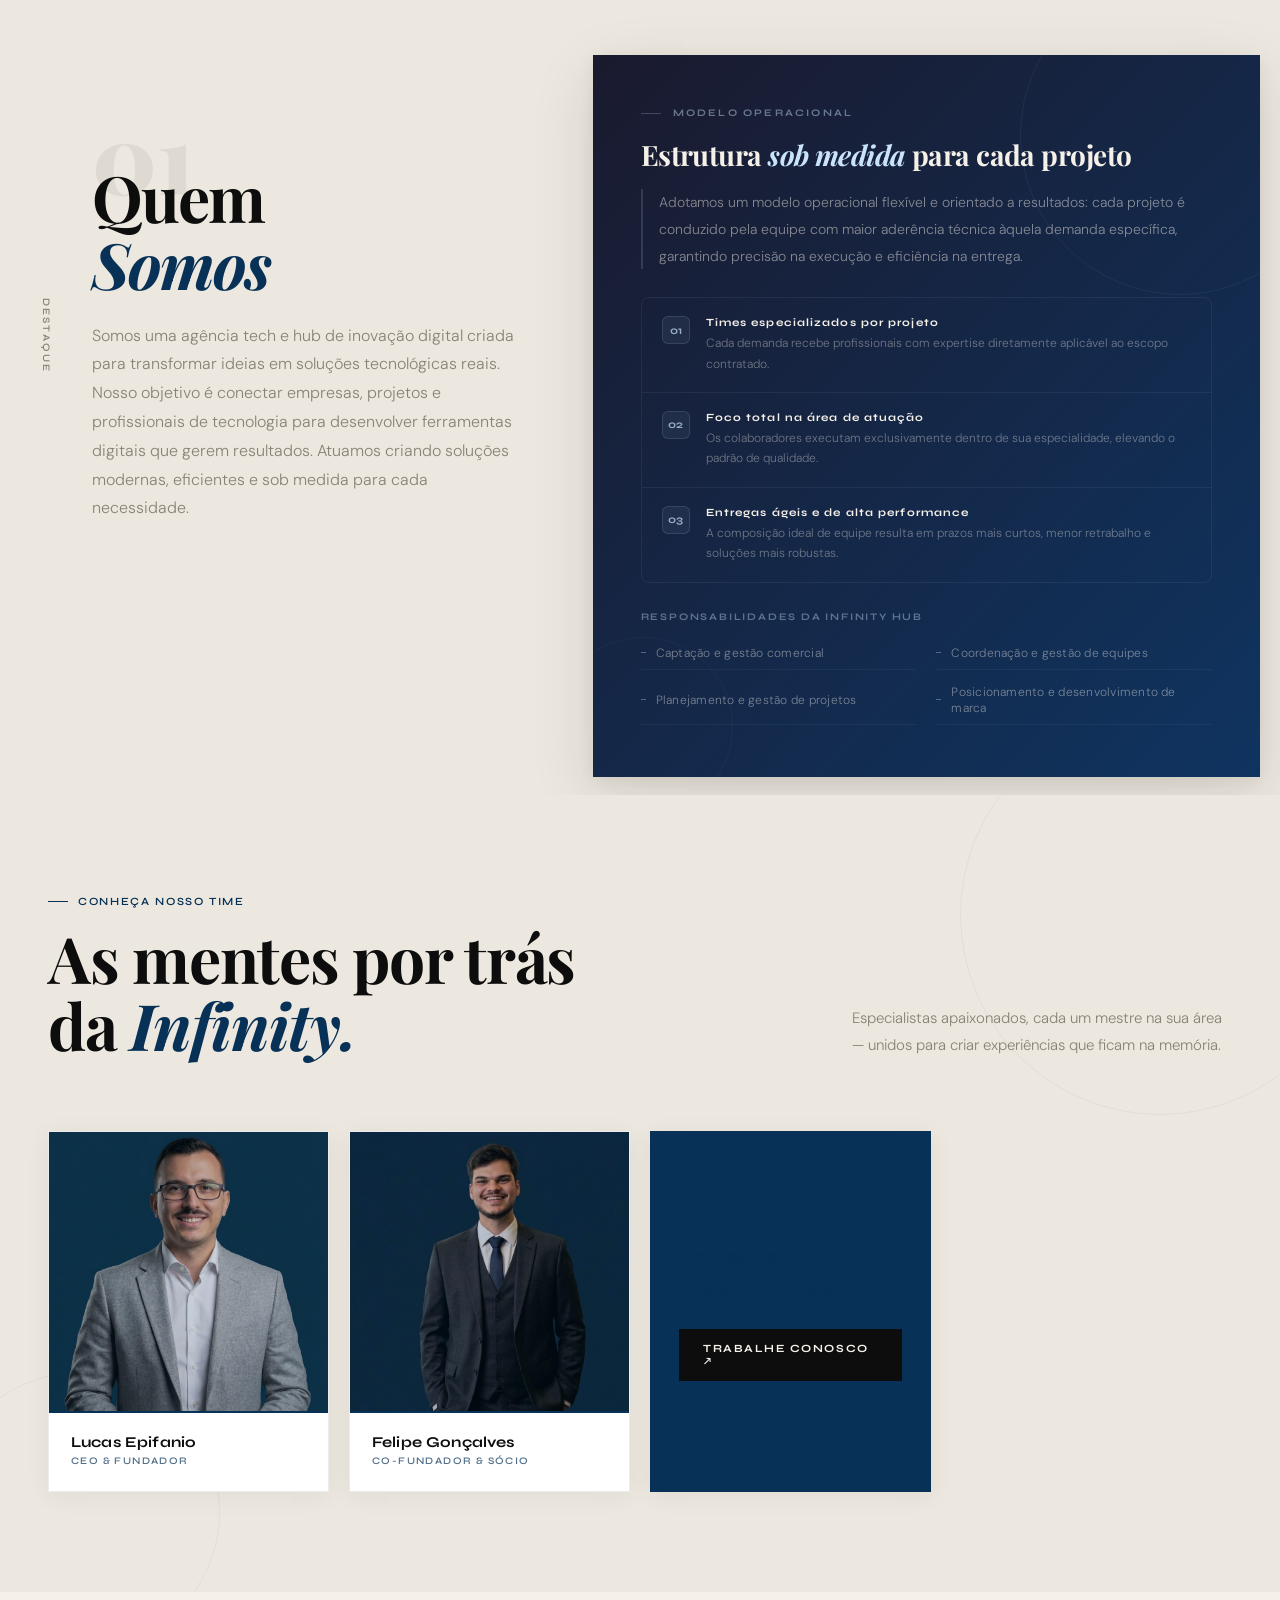
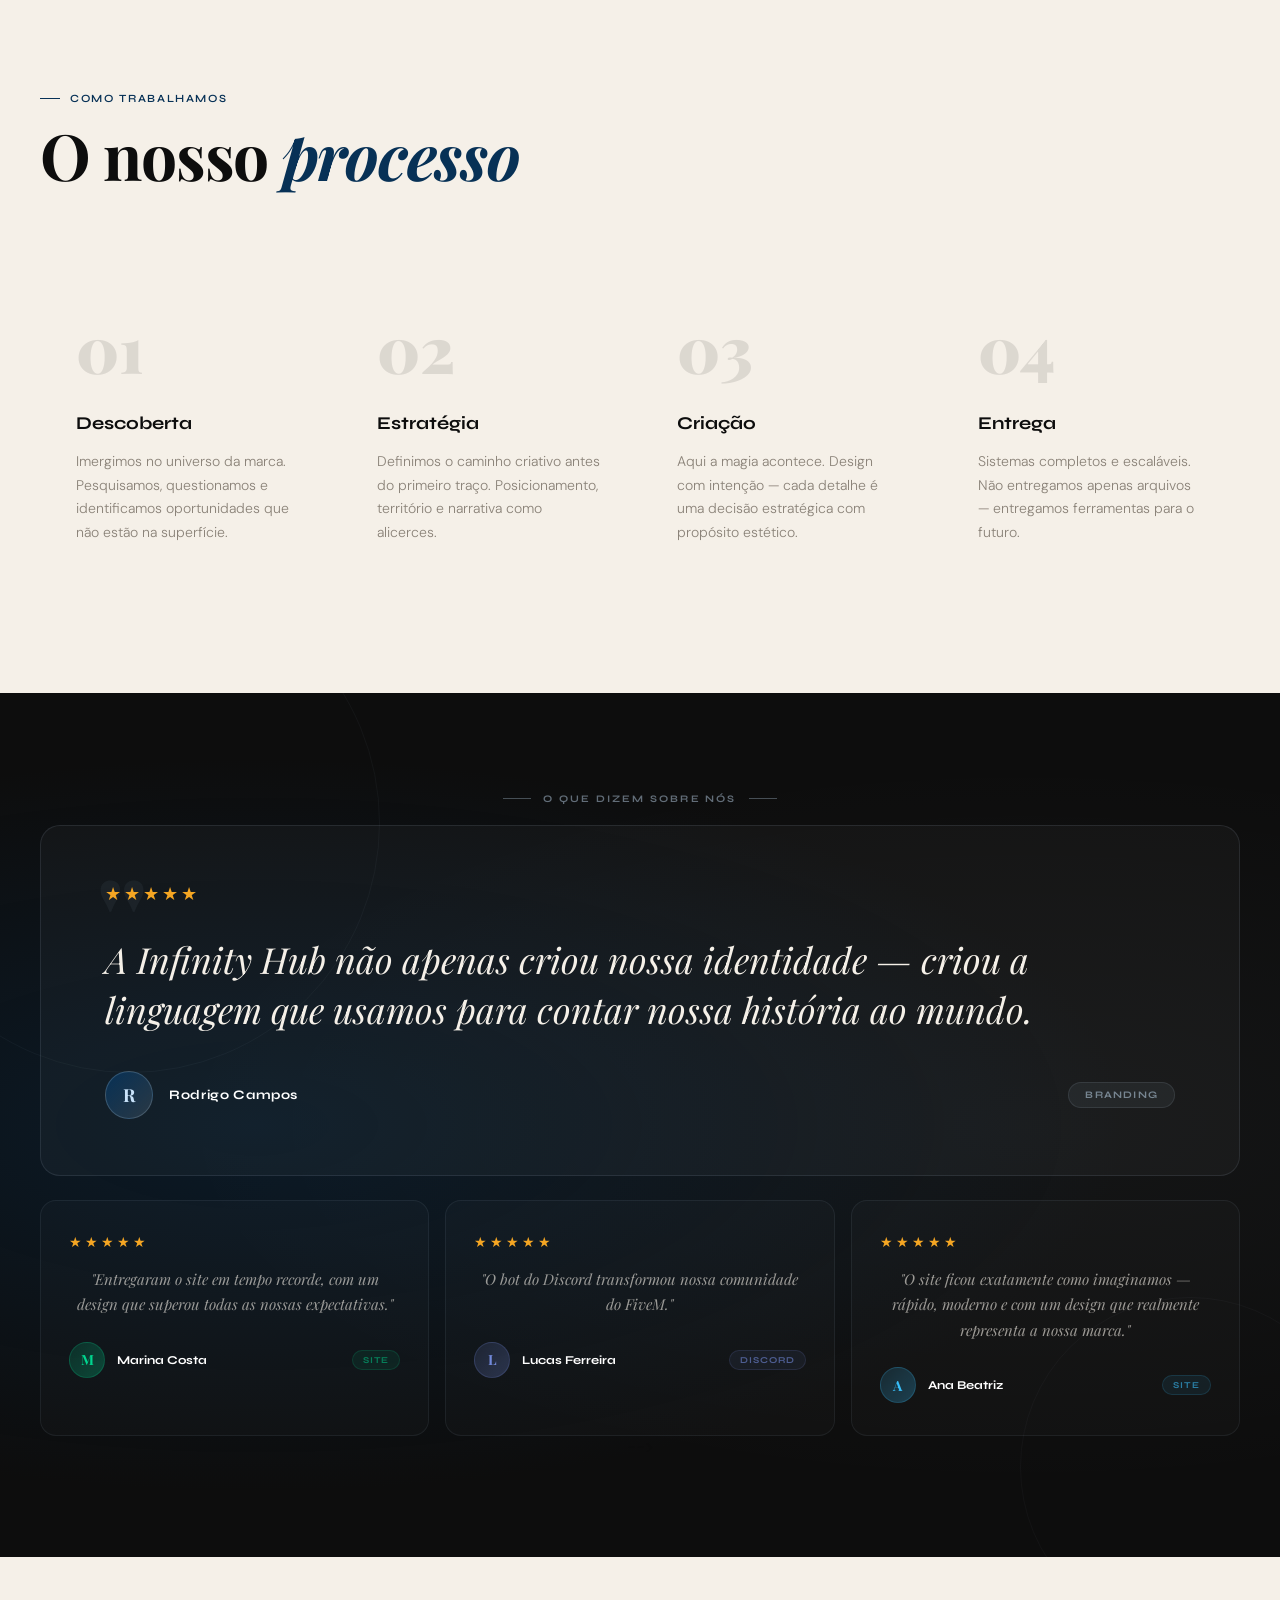
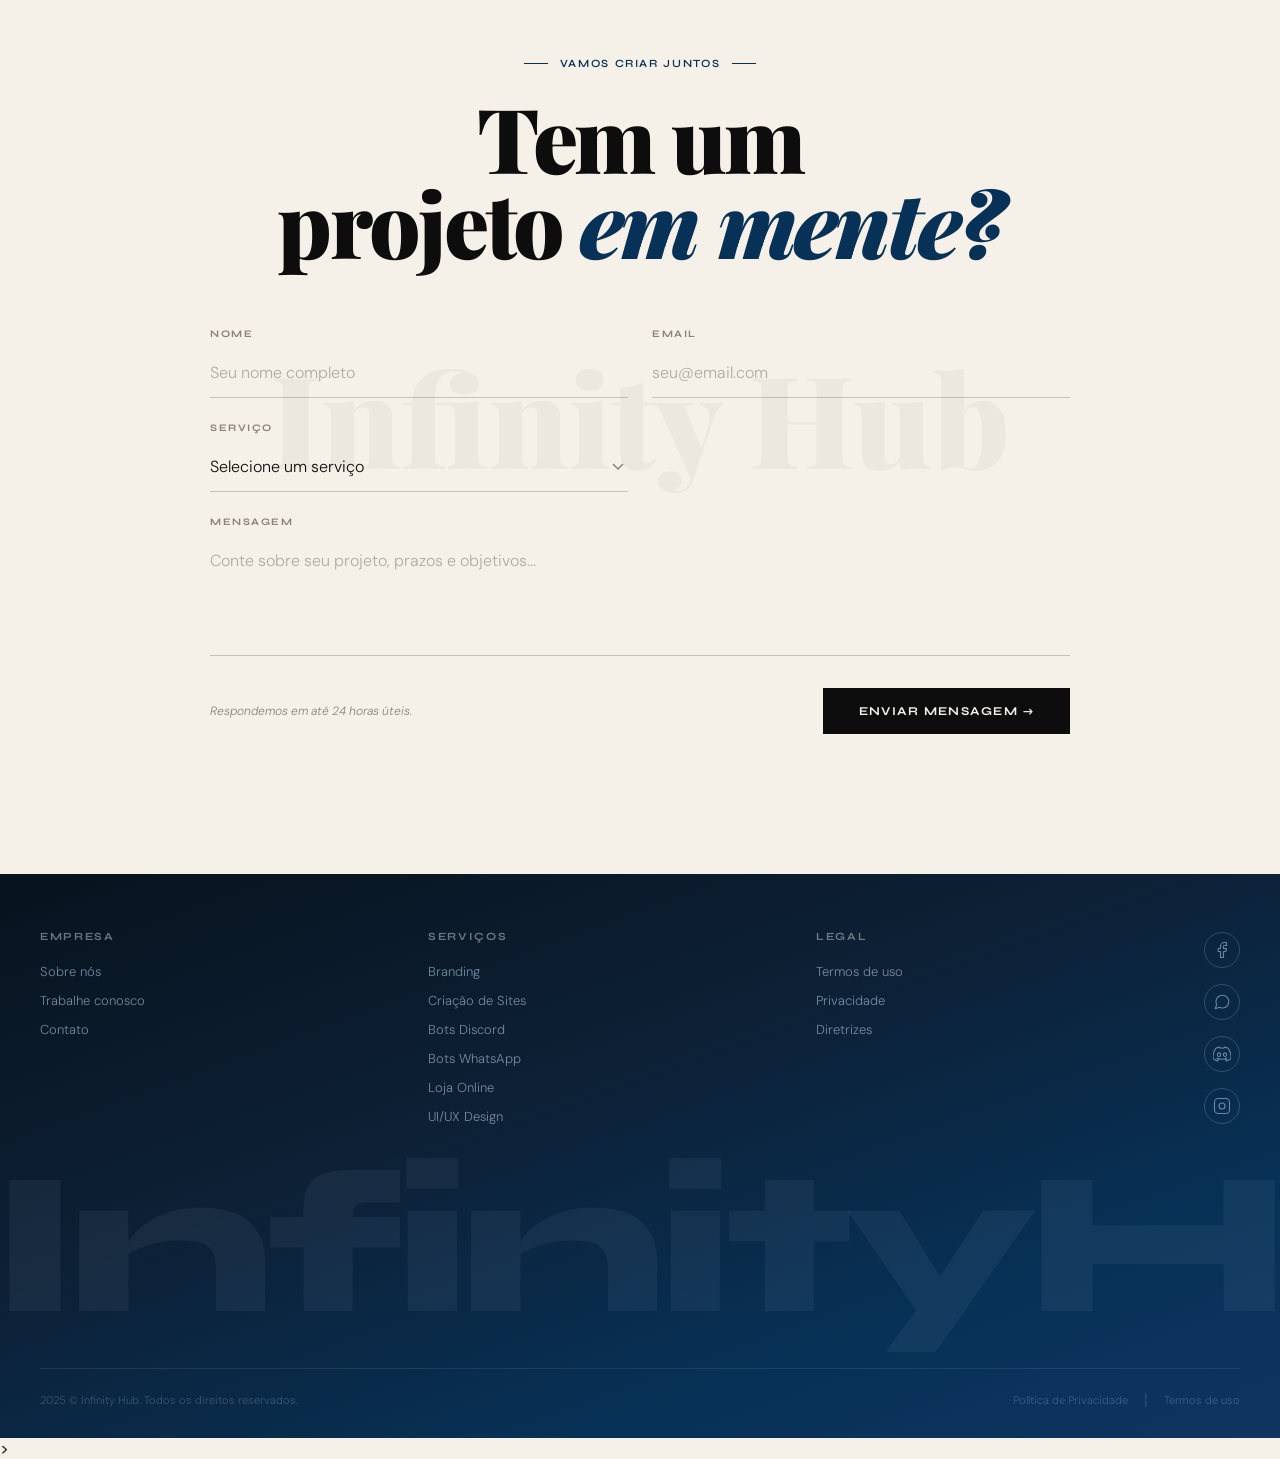
==== commit 6939e573: "att" ====
--- a/index.html
+++ b/index.html
@@ -37,7 +37,7 @@
 <section class="sobre-hero">
   <div class="sobre-hero-noise"></div>
   <div class="sobre-hero-bg-gradient"></div>
-  <div class="hero-overline">Epi <br> Hub</div>
+  <div class="hero-overline">infinity<br> Hub</div>
   <div class="hero-content">
     <div class="hero-tag reveal">Infinity Hub</div>
     <h1 class="hero-title-sobre reveal stagger-1">
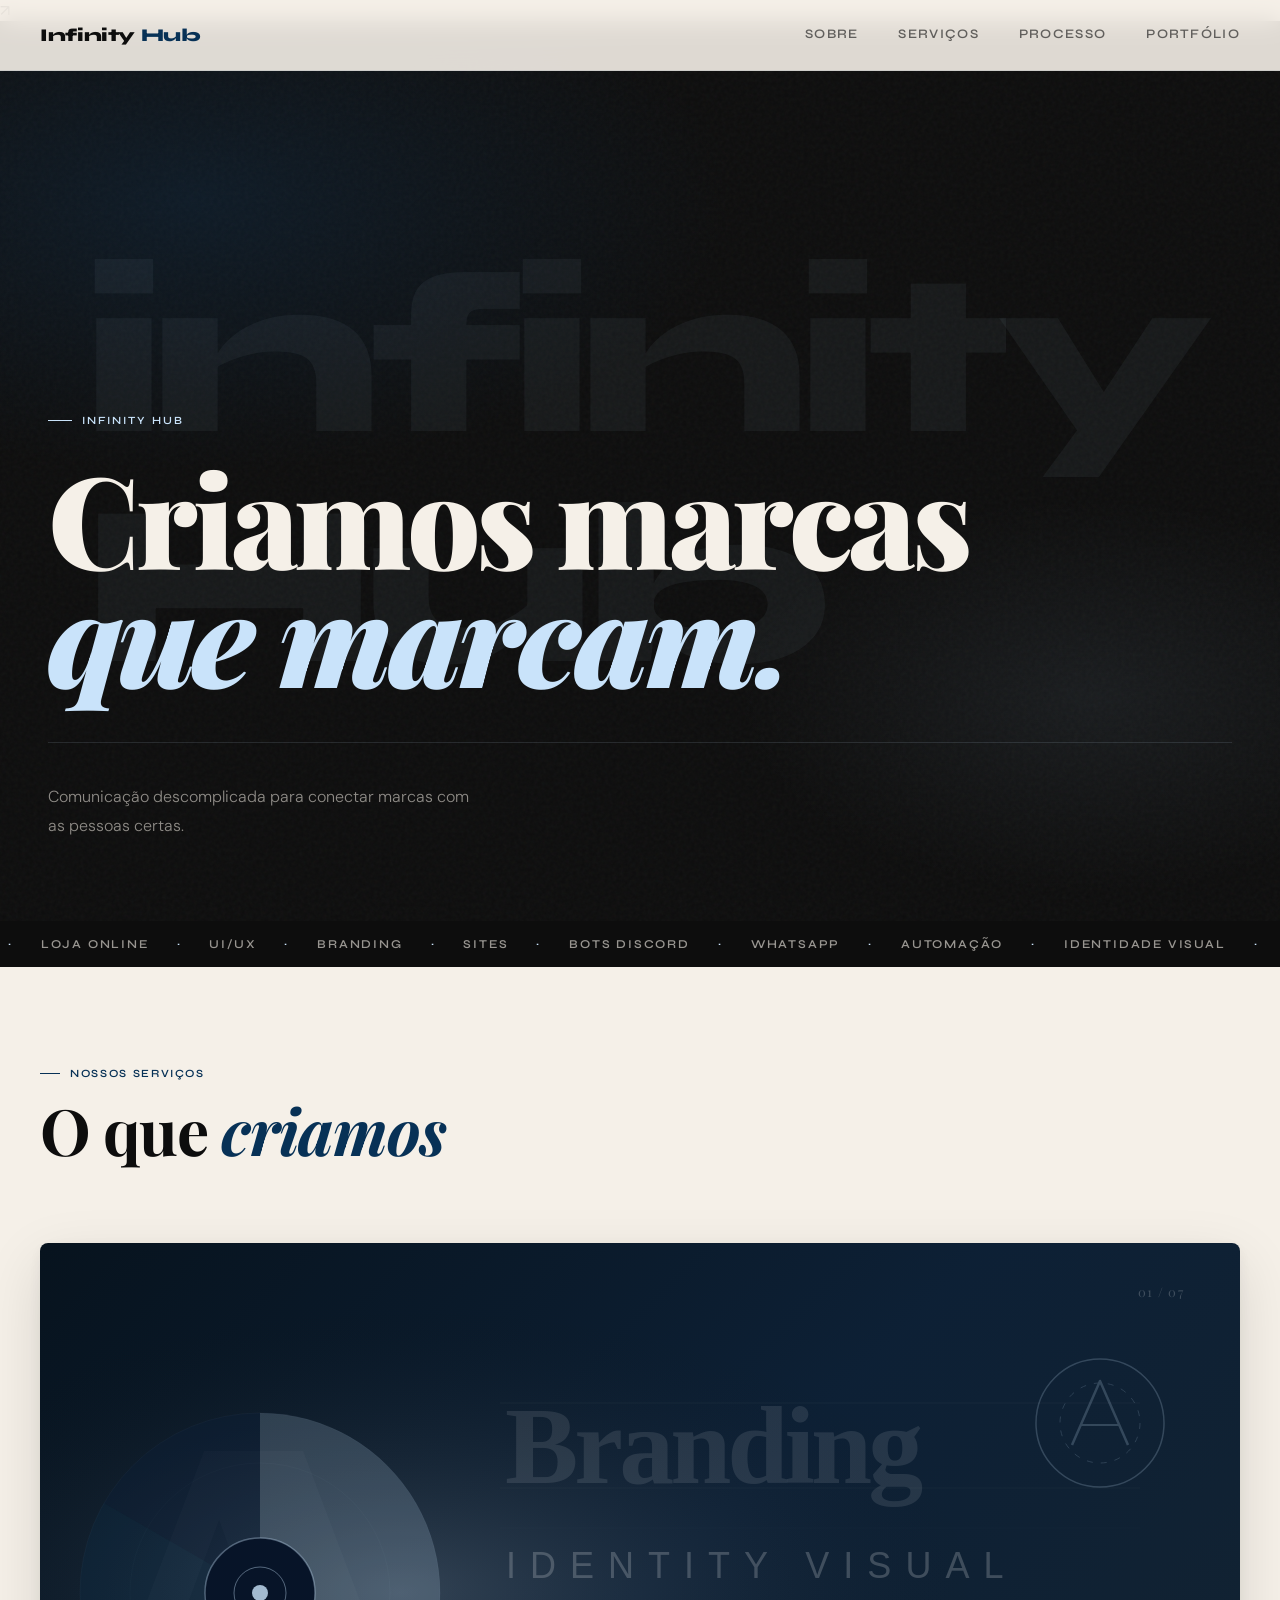
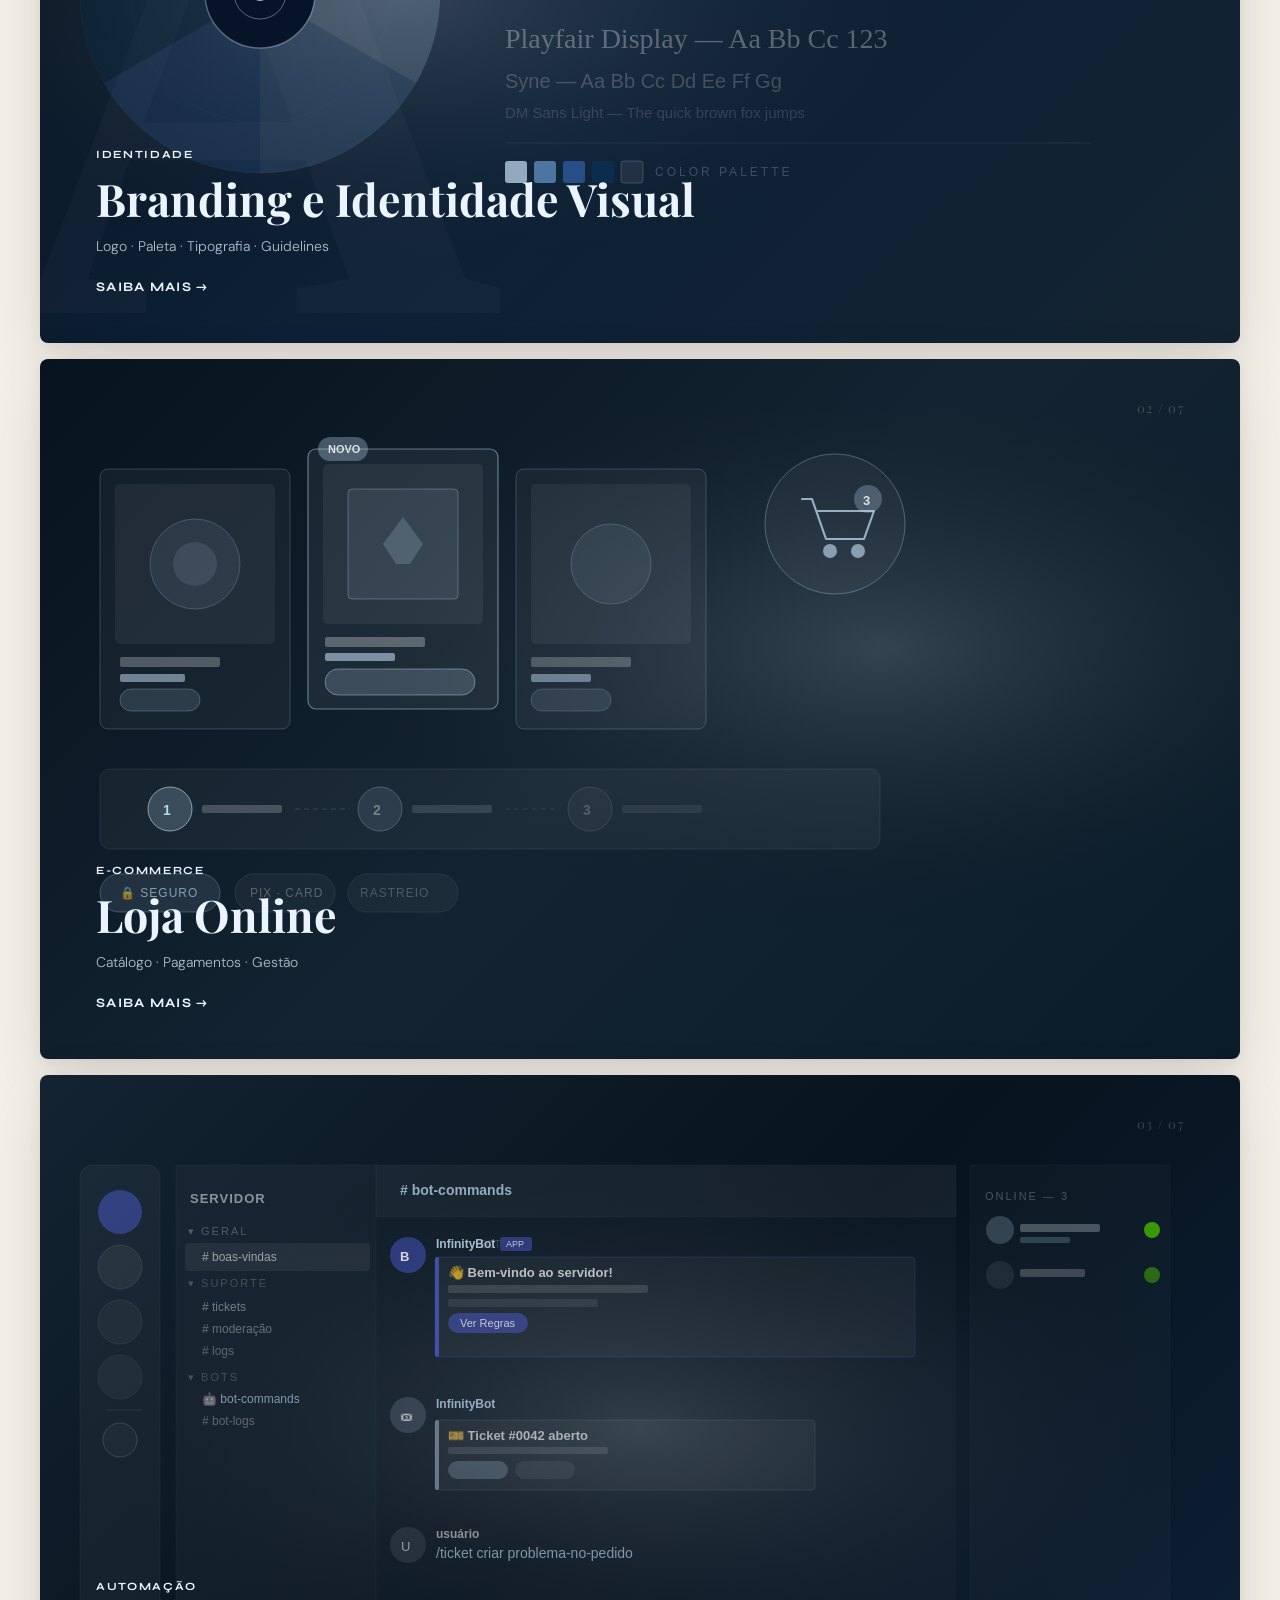
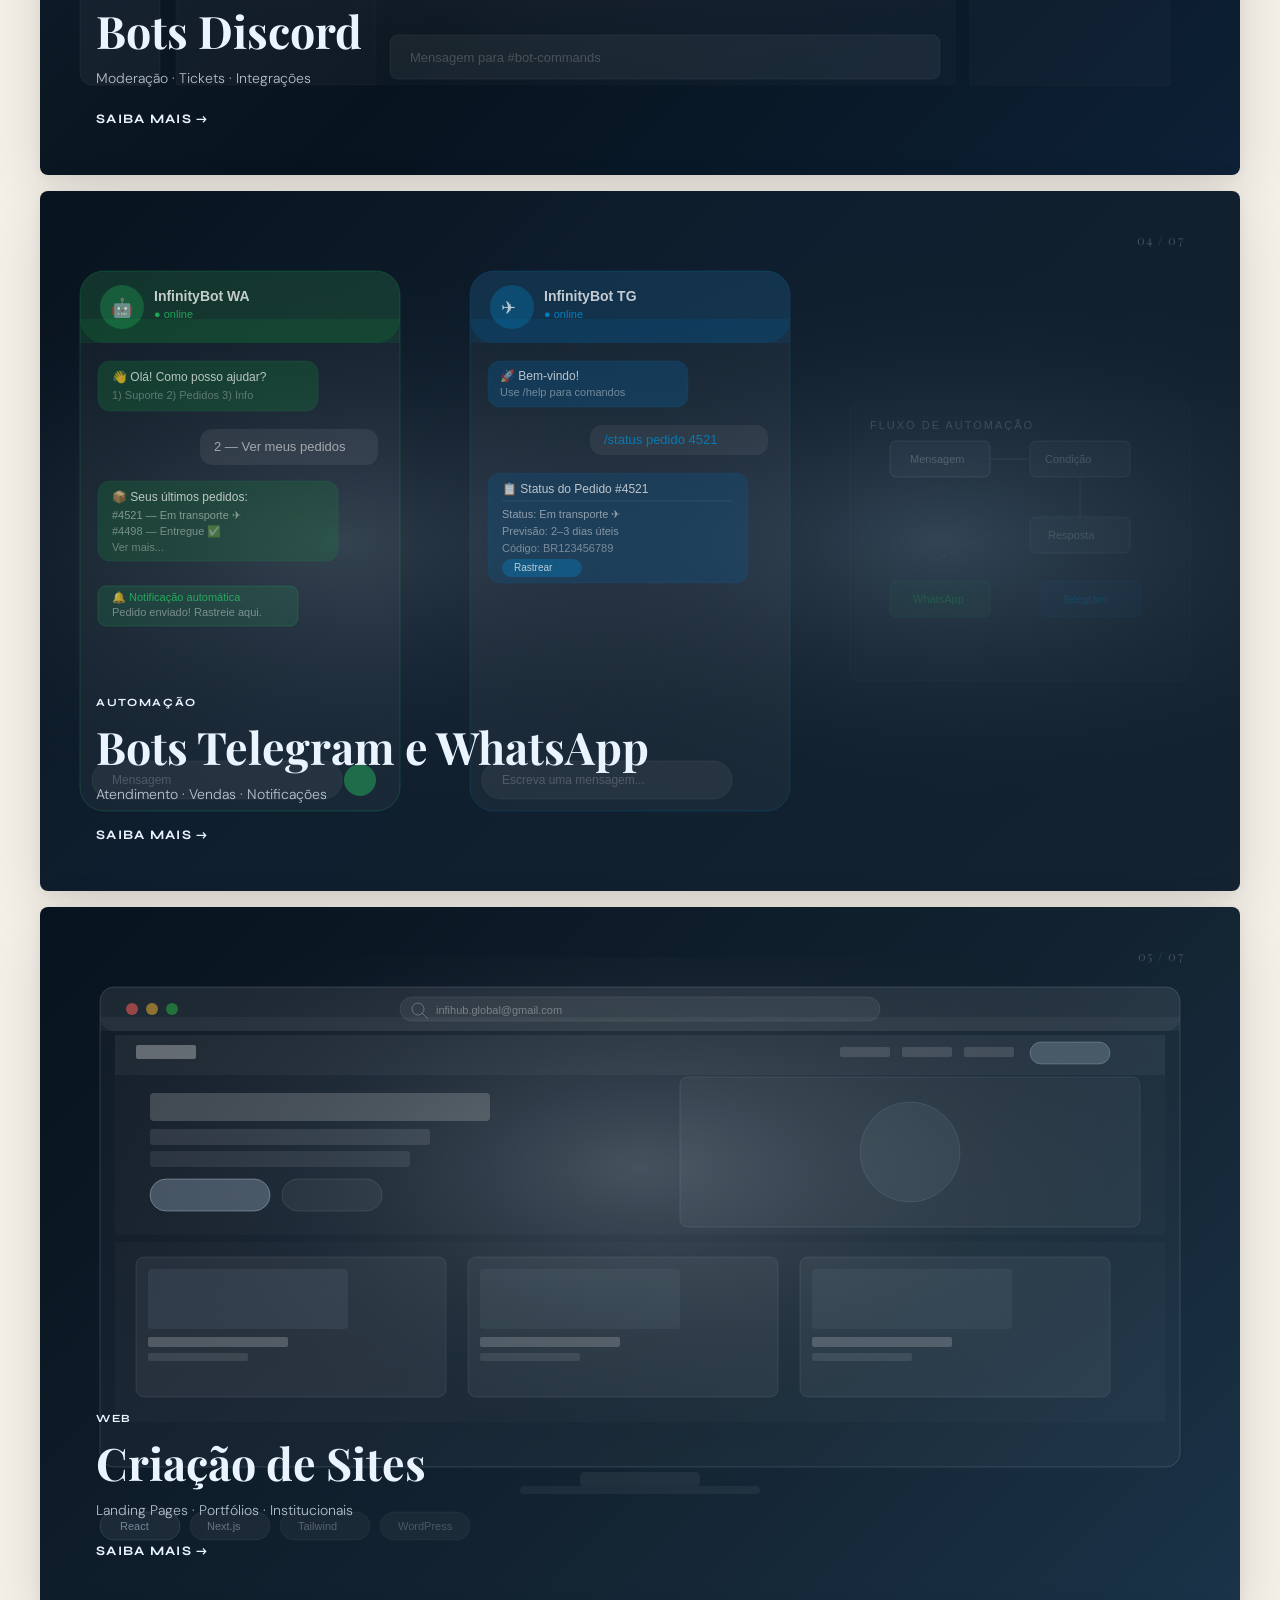
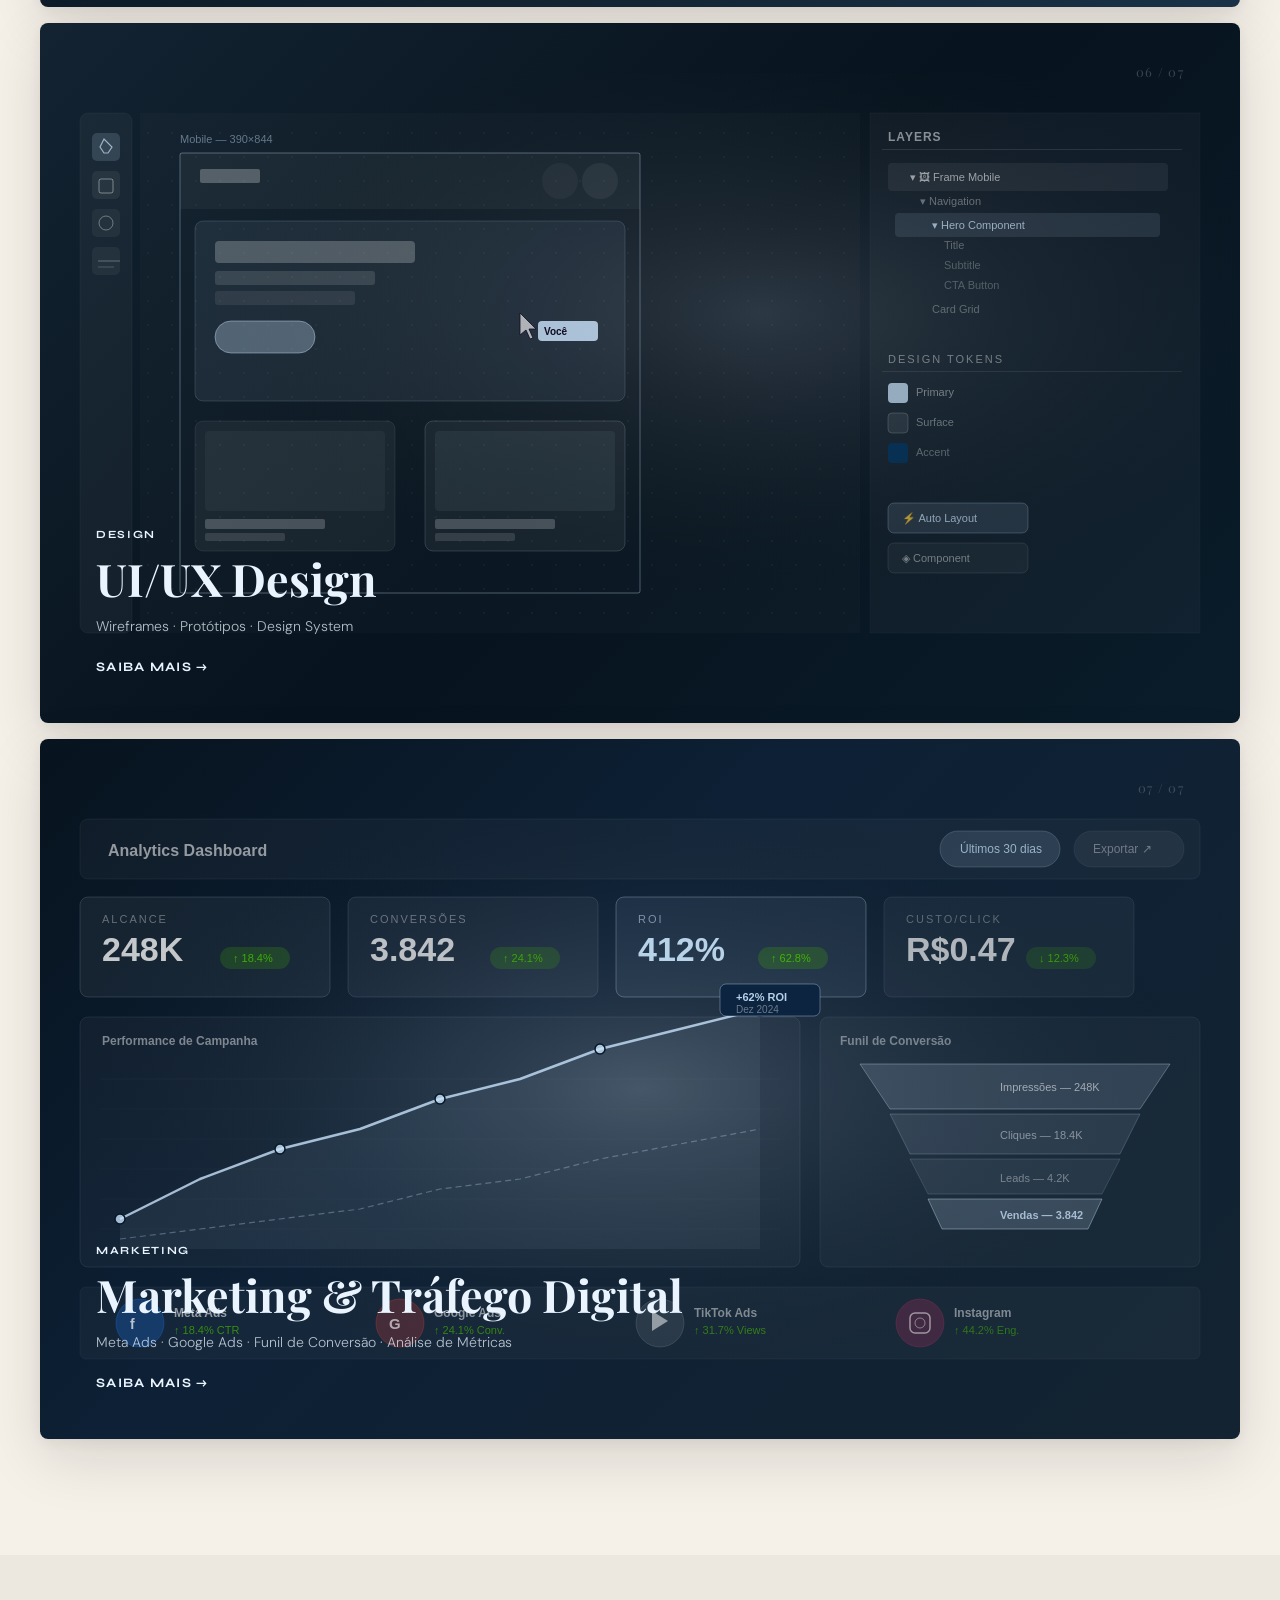
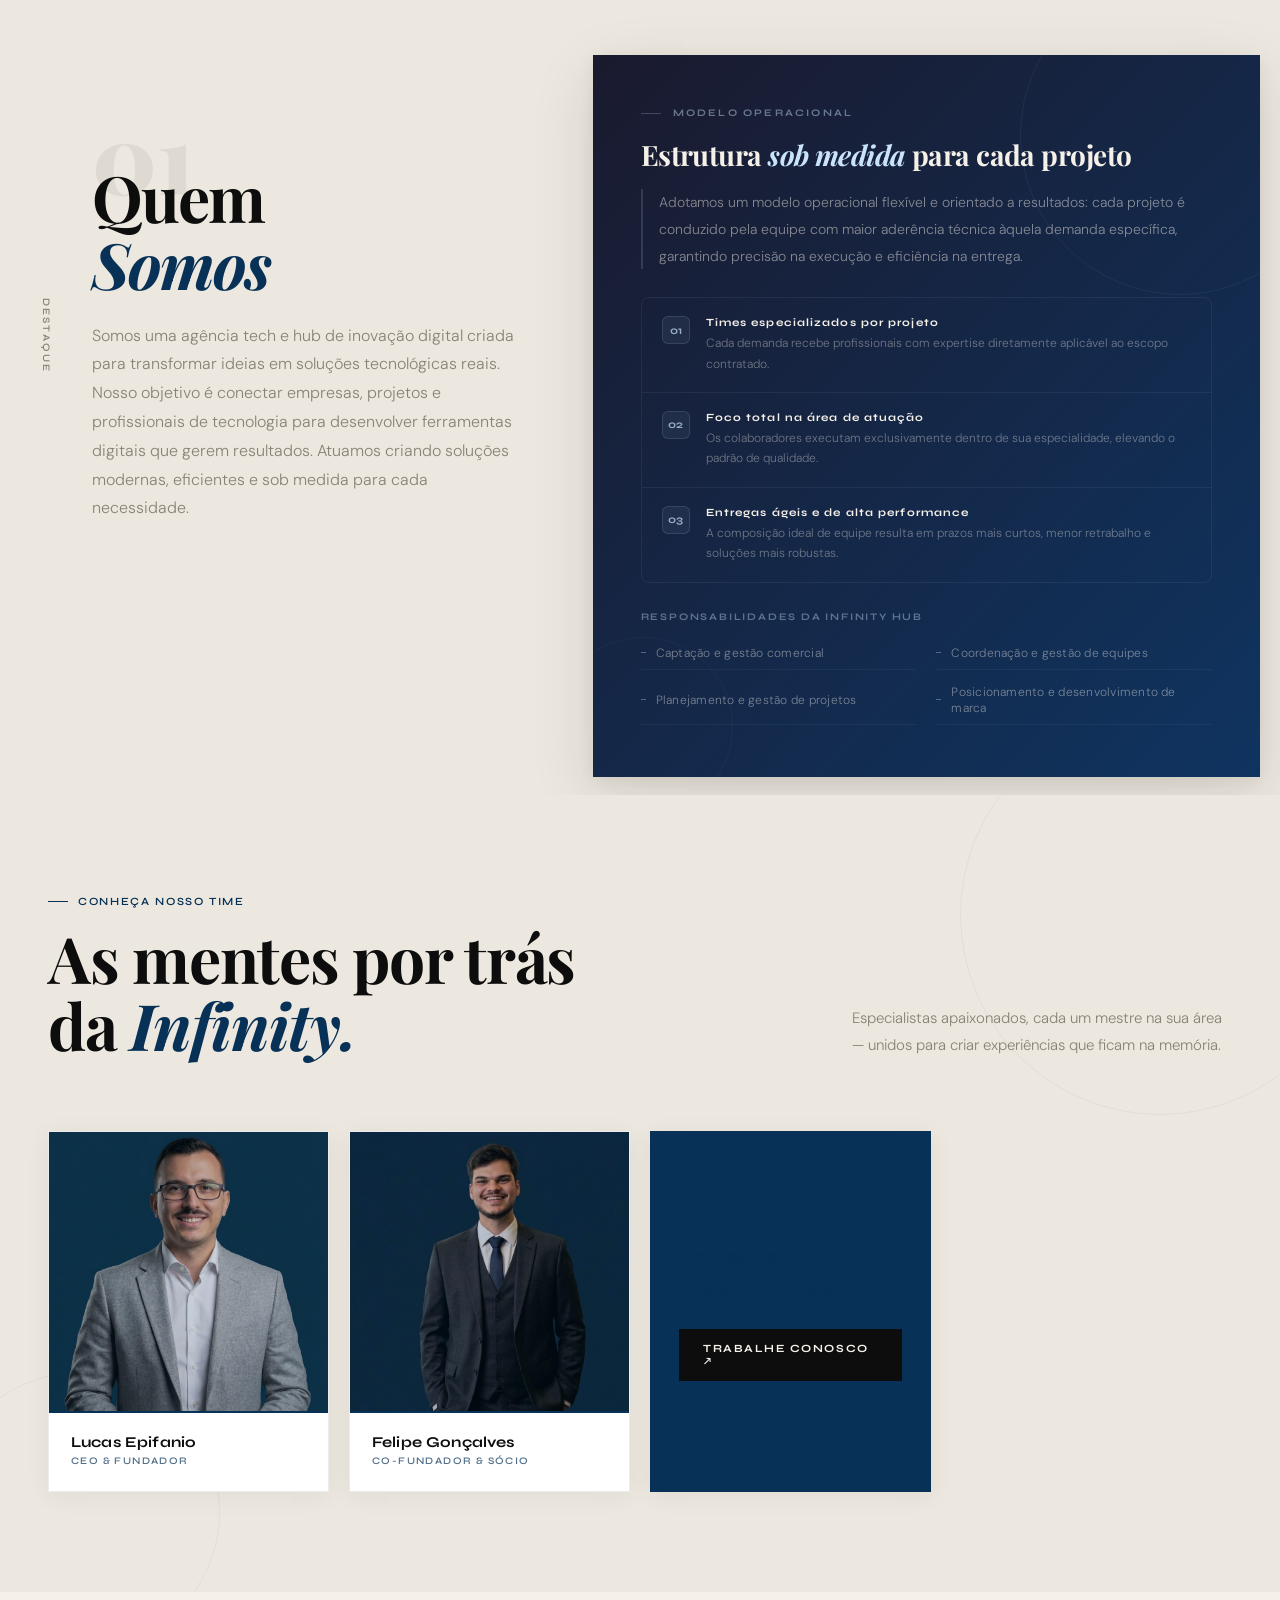
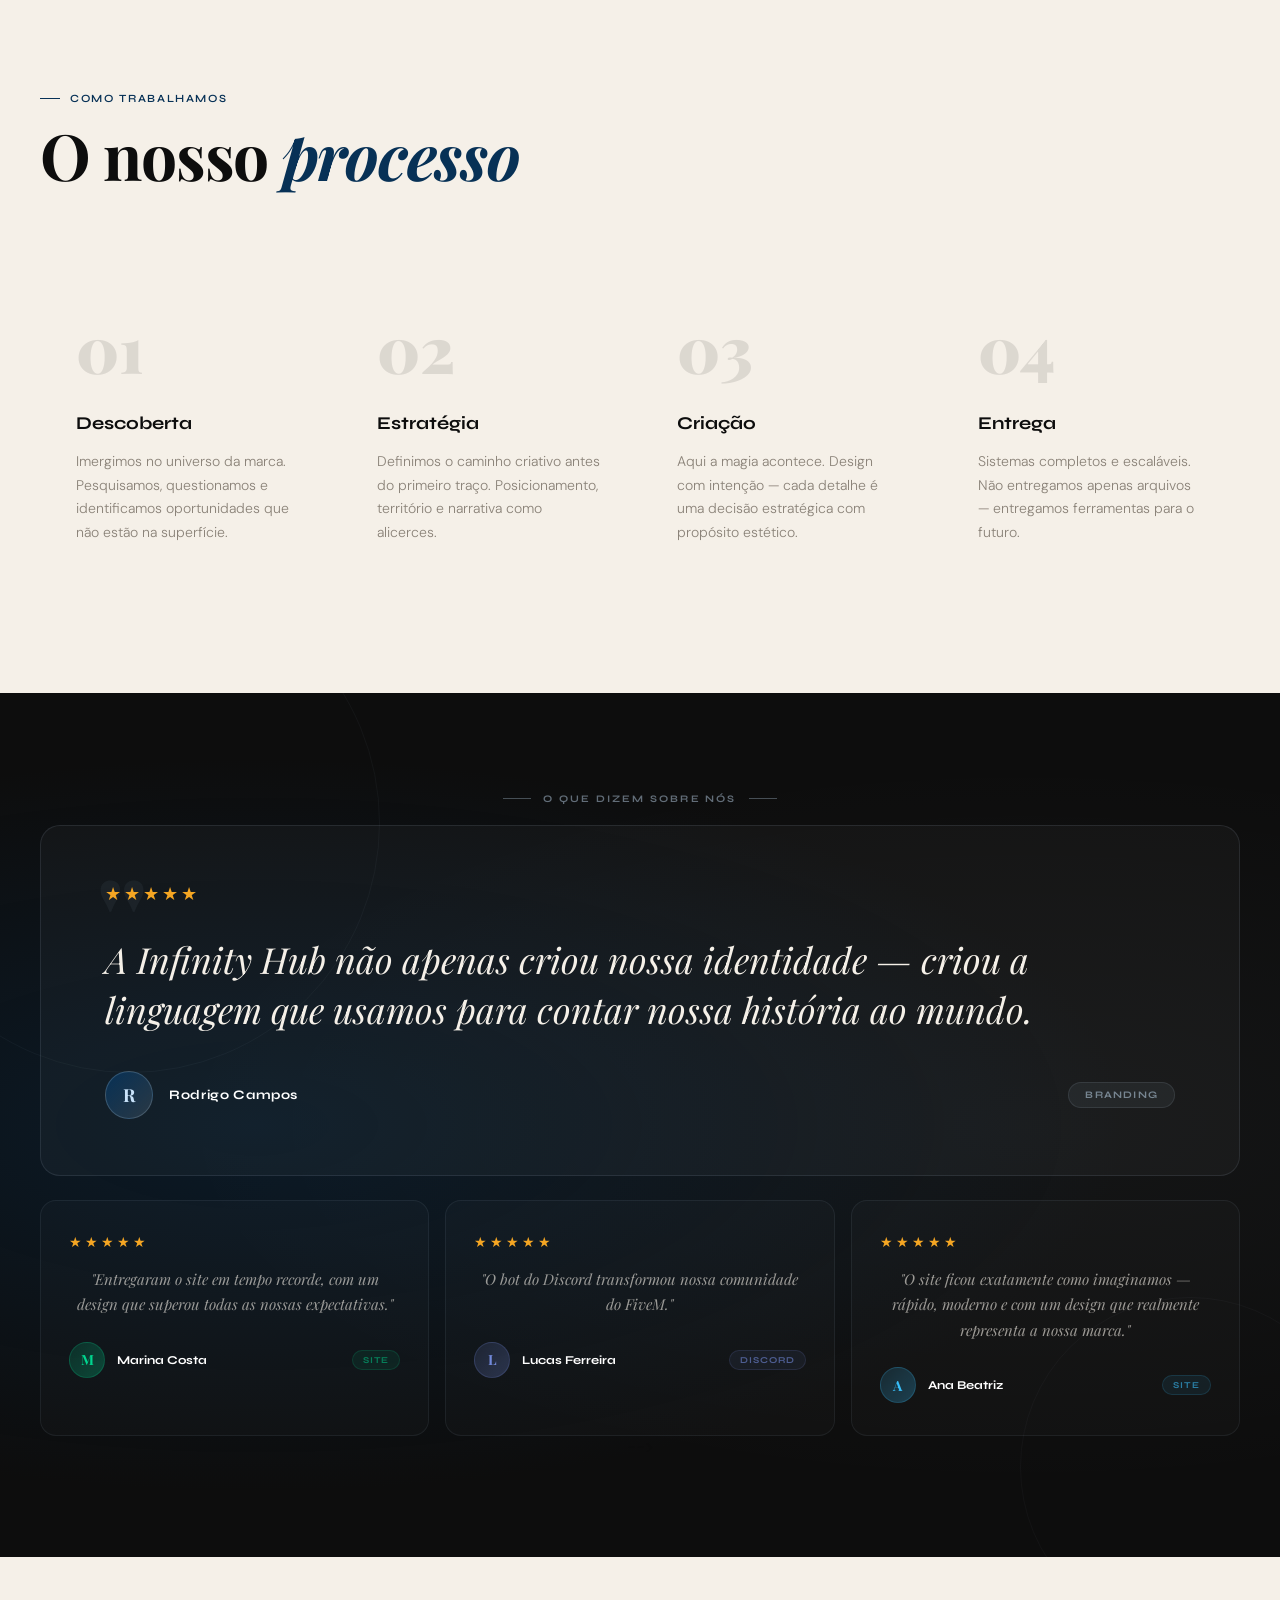
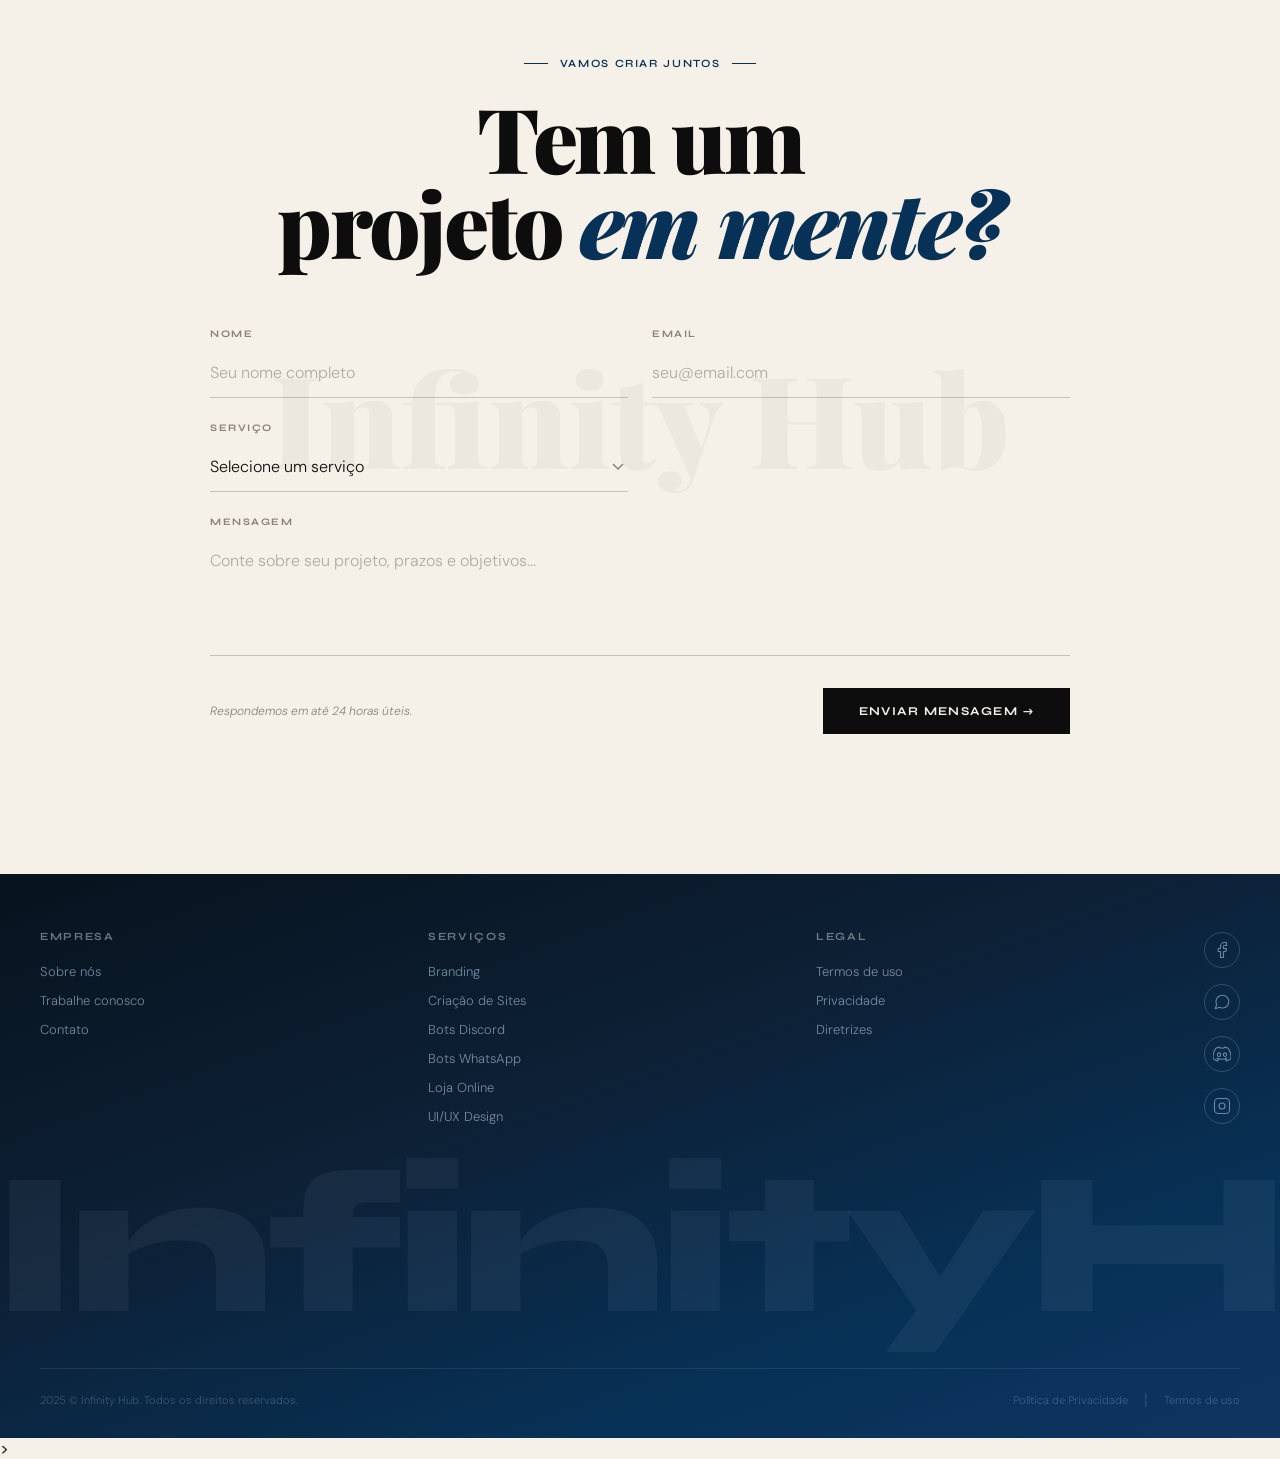
==== commit 867b8ba1: "att tudo" ====
--- a/index.html
+++ b/index.html
@@ -17,11 +17,12 @@
 
 <header>
   <a href="#" class="logo">Infinity <span>Hub</span></a>
-  <nav>
-    <a href="#servicos">Servi&#231;os</a>
-    <a href="#sobre">Sobre</a>
-    <a href="#processo">Processo</a>
-  </nav>
+ <nav>
+  <a href="#sobre">Sobre</a>
+  <a href="#servicos">Servi&#231;os</a>
+  <a href="#processo">Processo</a>
+  <a href="https://portfolio.infihub.com.br">Portf&#243;lio</a>
+</nav>
 </header>
 
 <div class="mobile-nav" id="mobileNav">
@@ -30,6 +31,7 @@
   <a href="#sobre" class="mobile-nav-link">Sobre</a>
   <a href="#trabalhe-conosco" class="mobile-nav-link">Nosso Time</a>
   <a href="#processo" class="mobile-nav-link">Processo</a>
+  <a href="https://portfolio.infihub.com.br" class="mobile-nav-link">Portf&#243;lio</a>
   <a href="#contato" class="mobile-nav-link" style="color:var(--accent);opacity:1;">Iniciar projeto</a>
 </div>
 
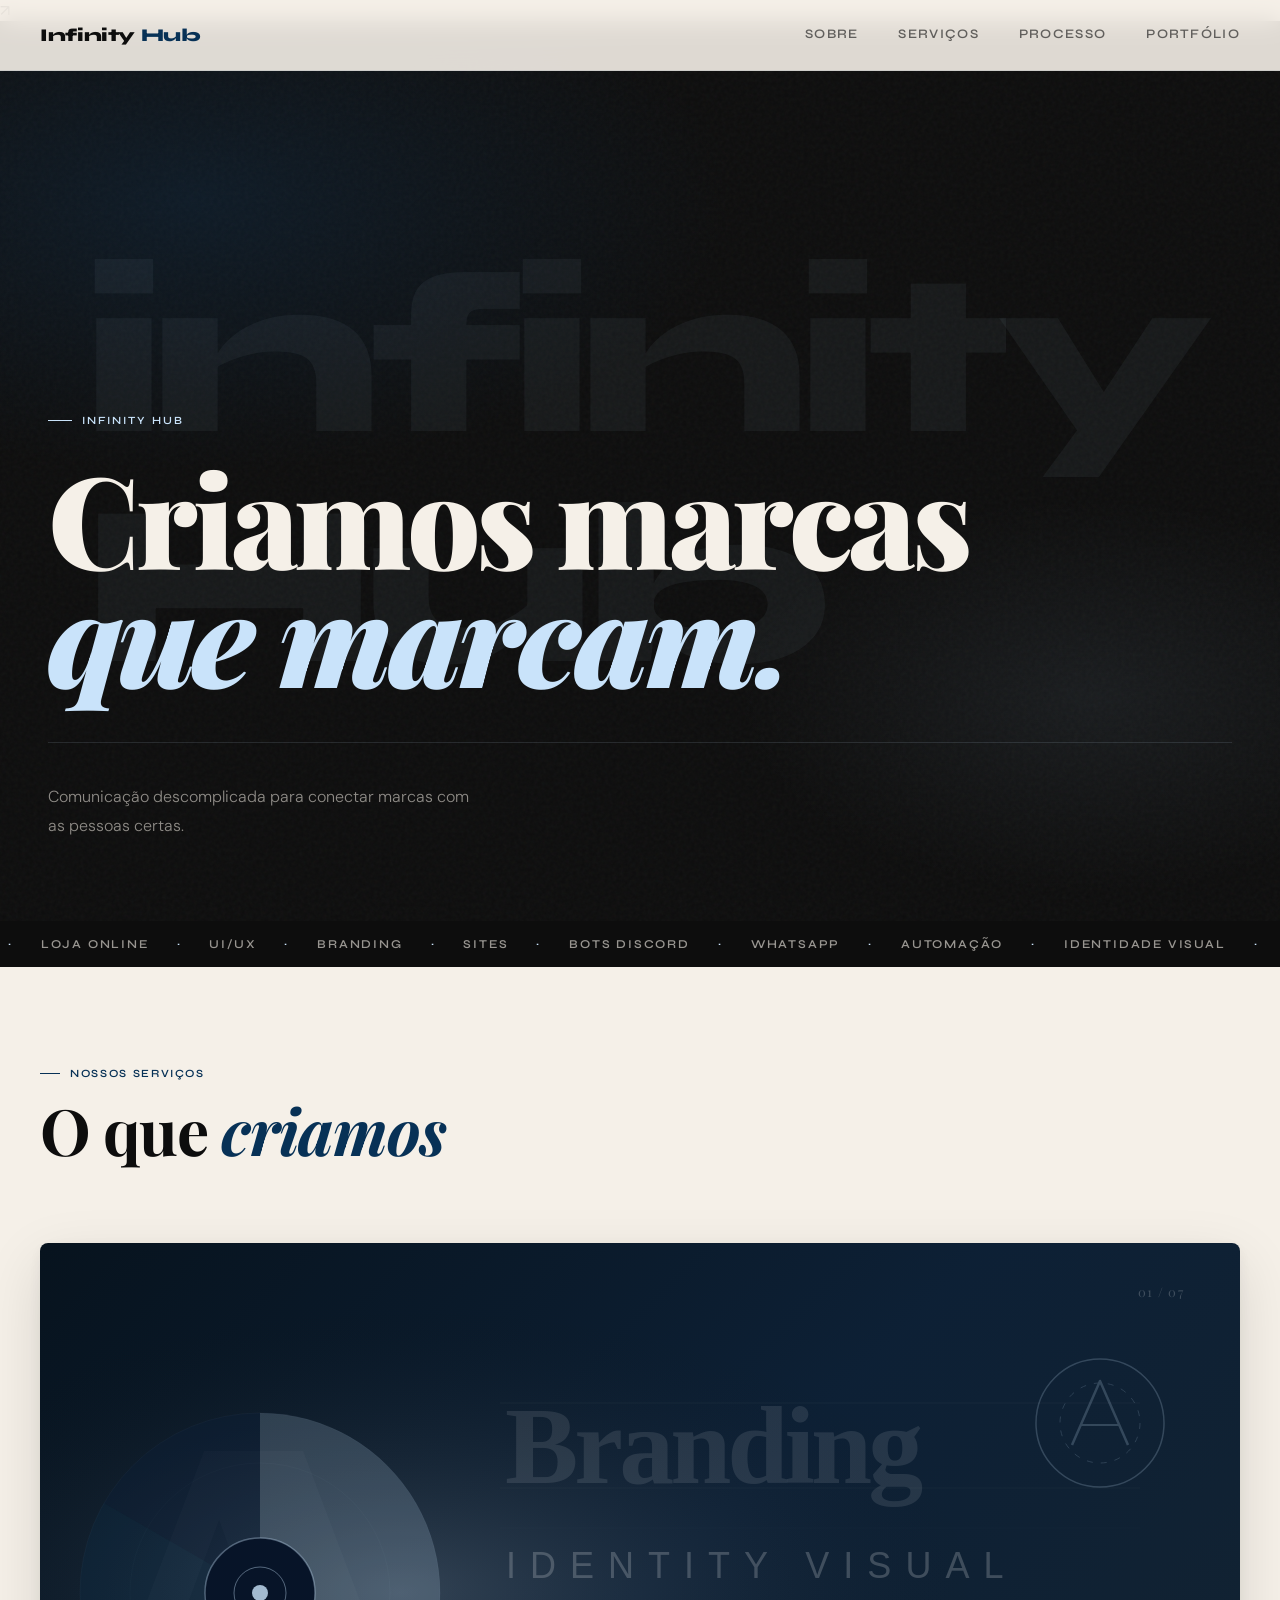
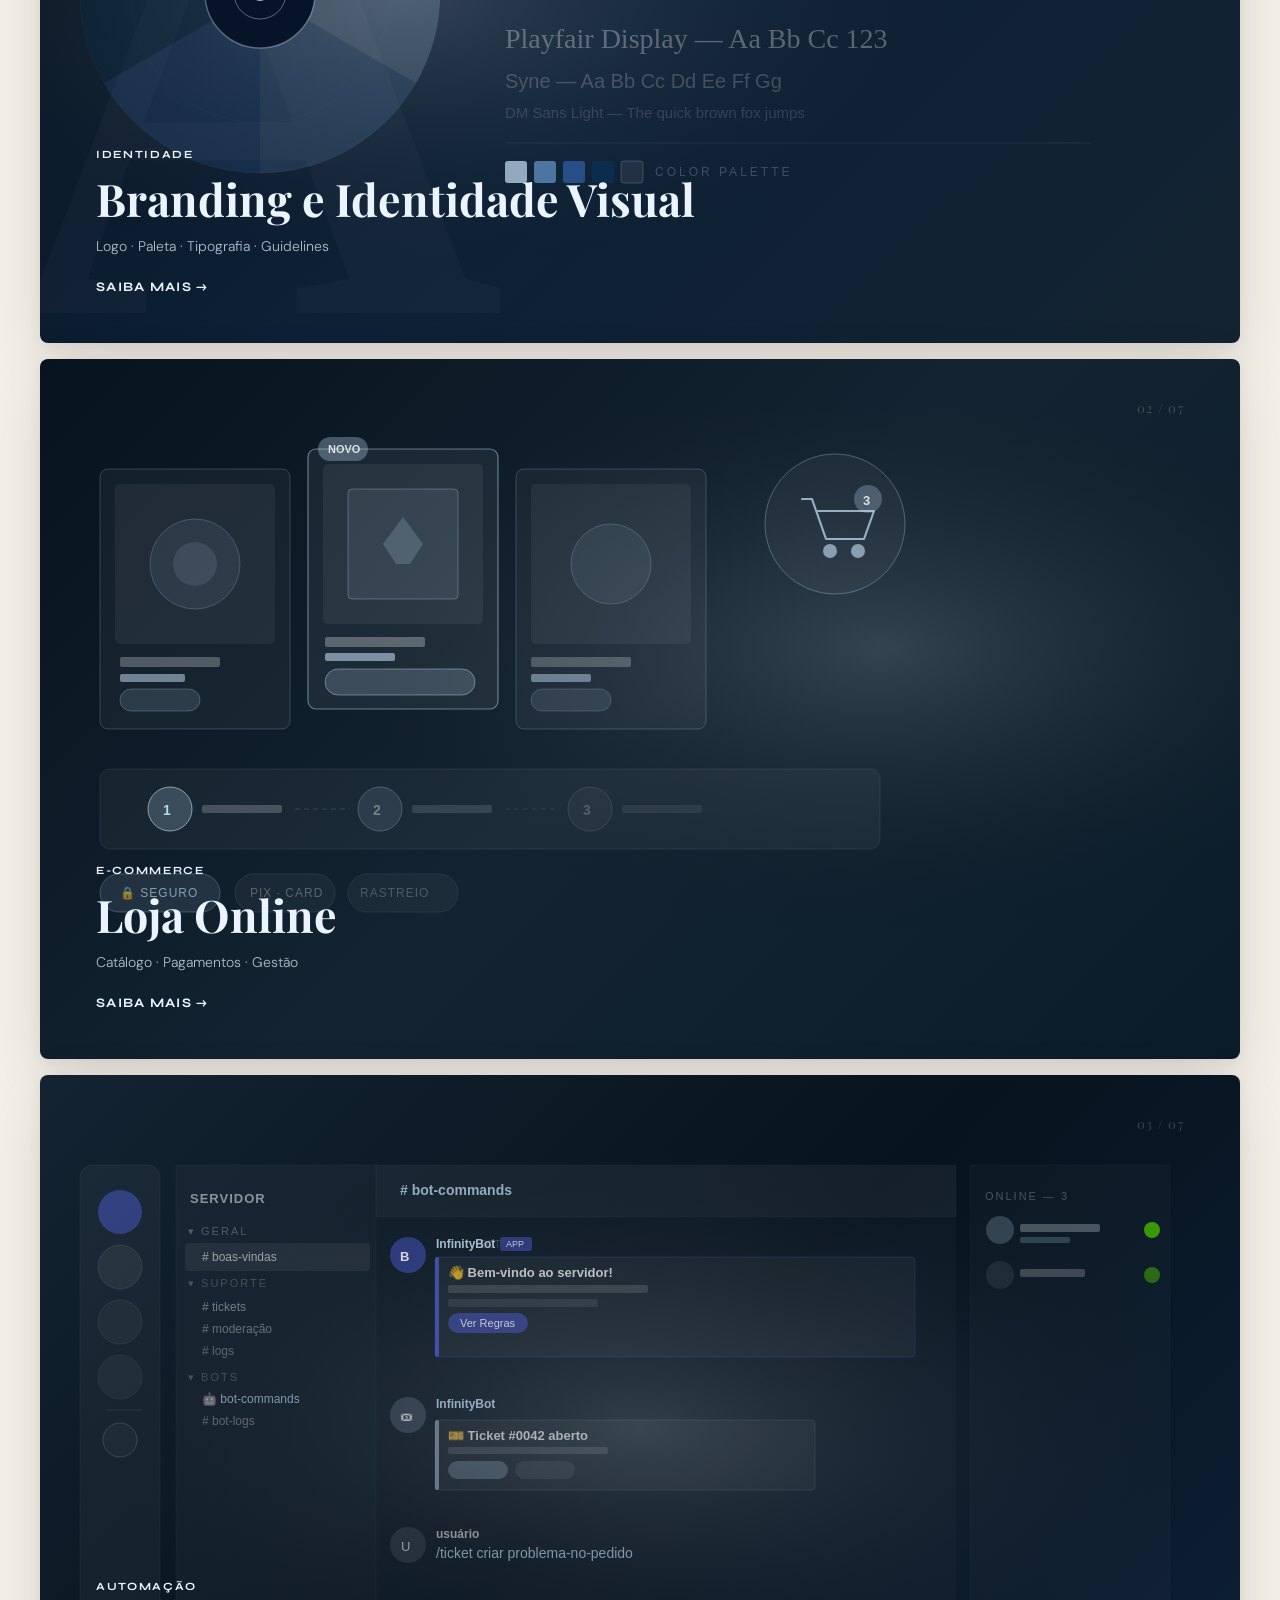
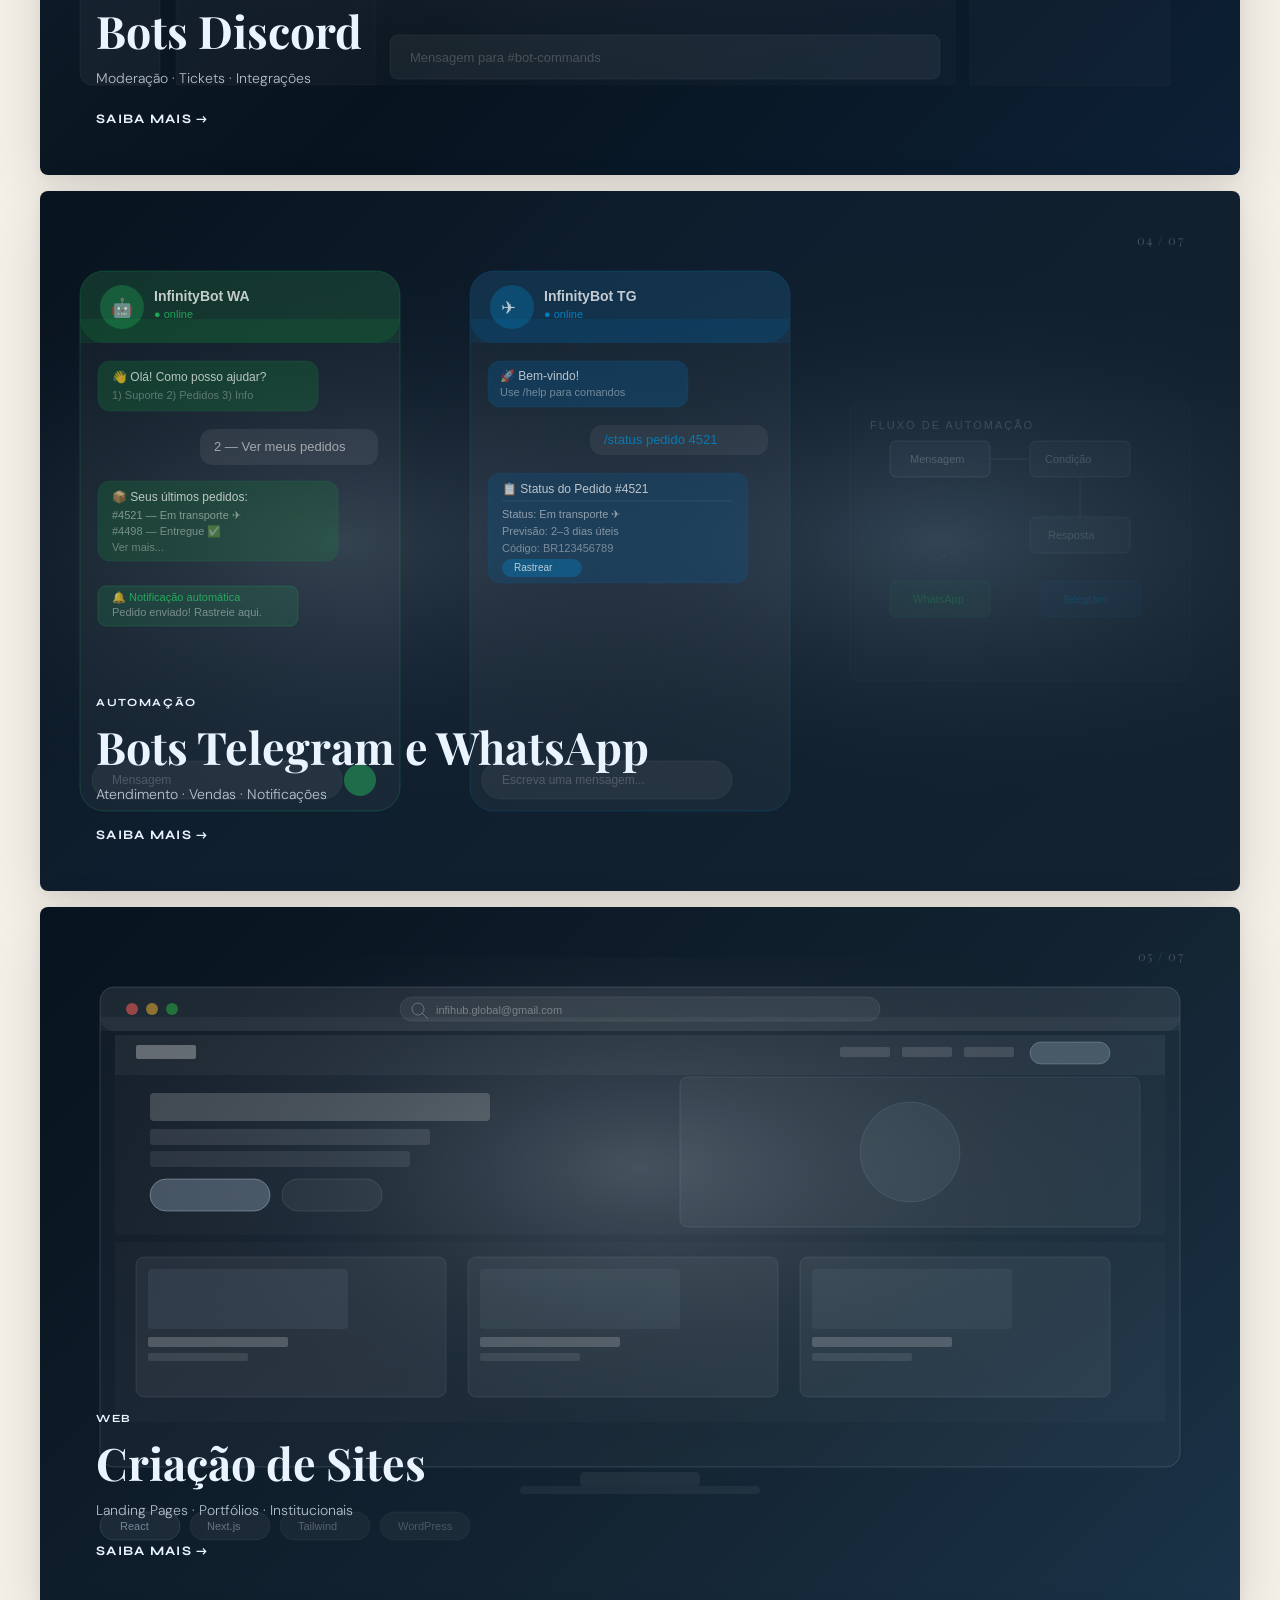
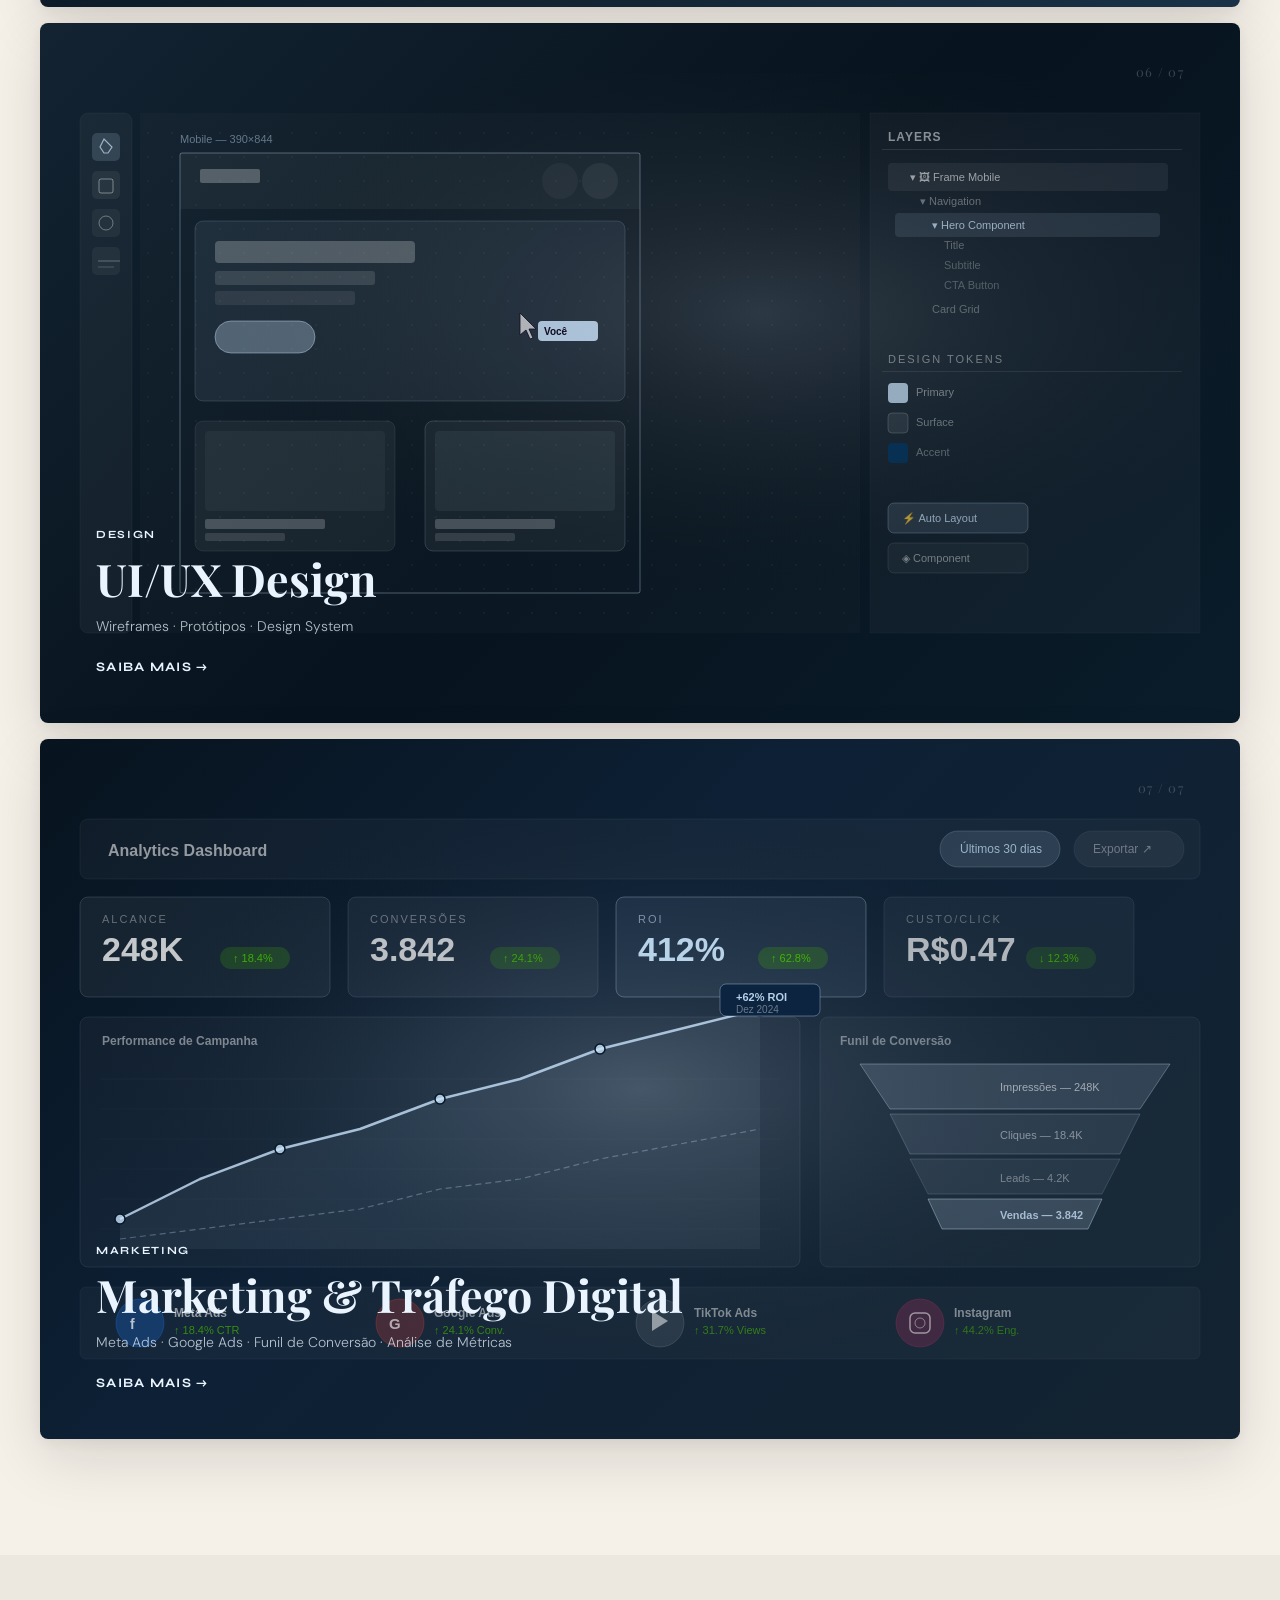
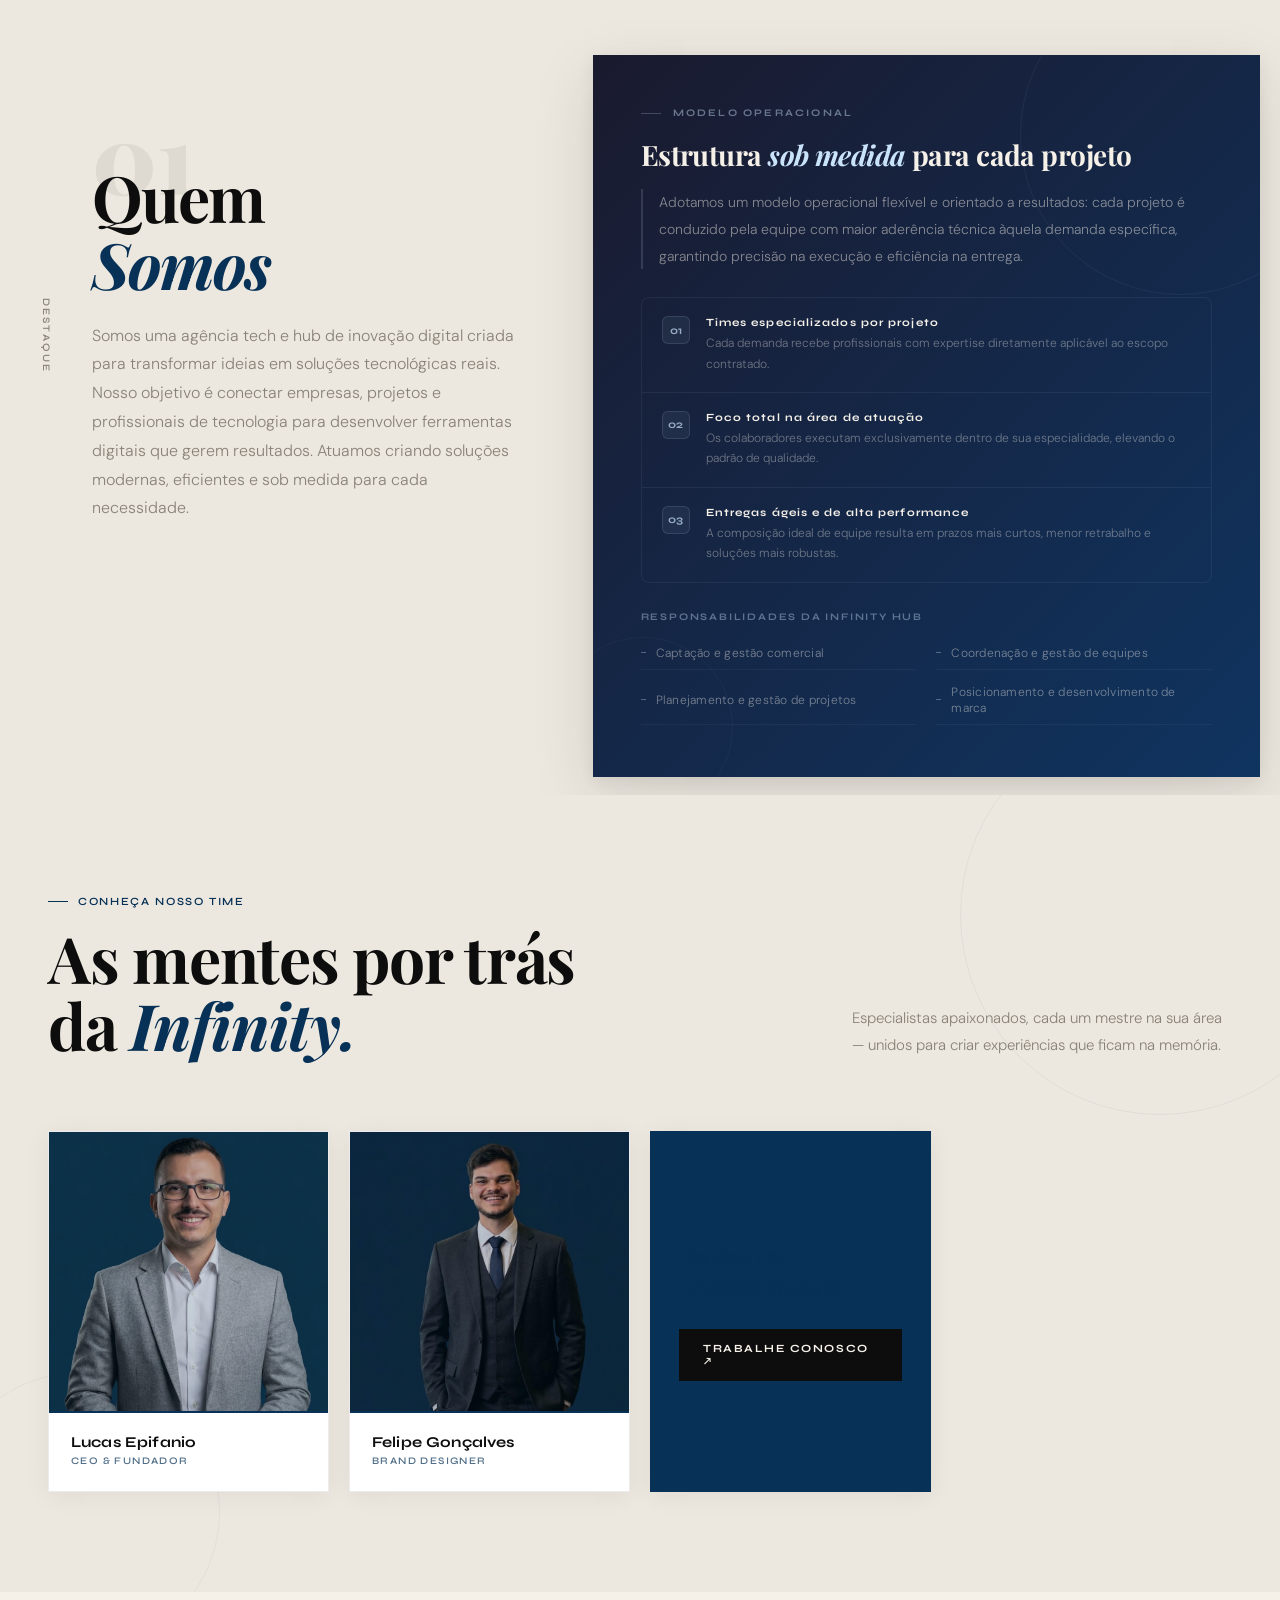
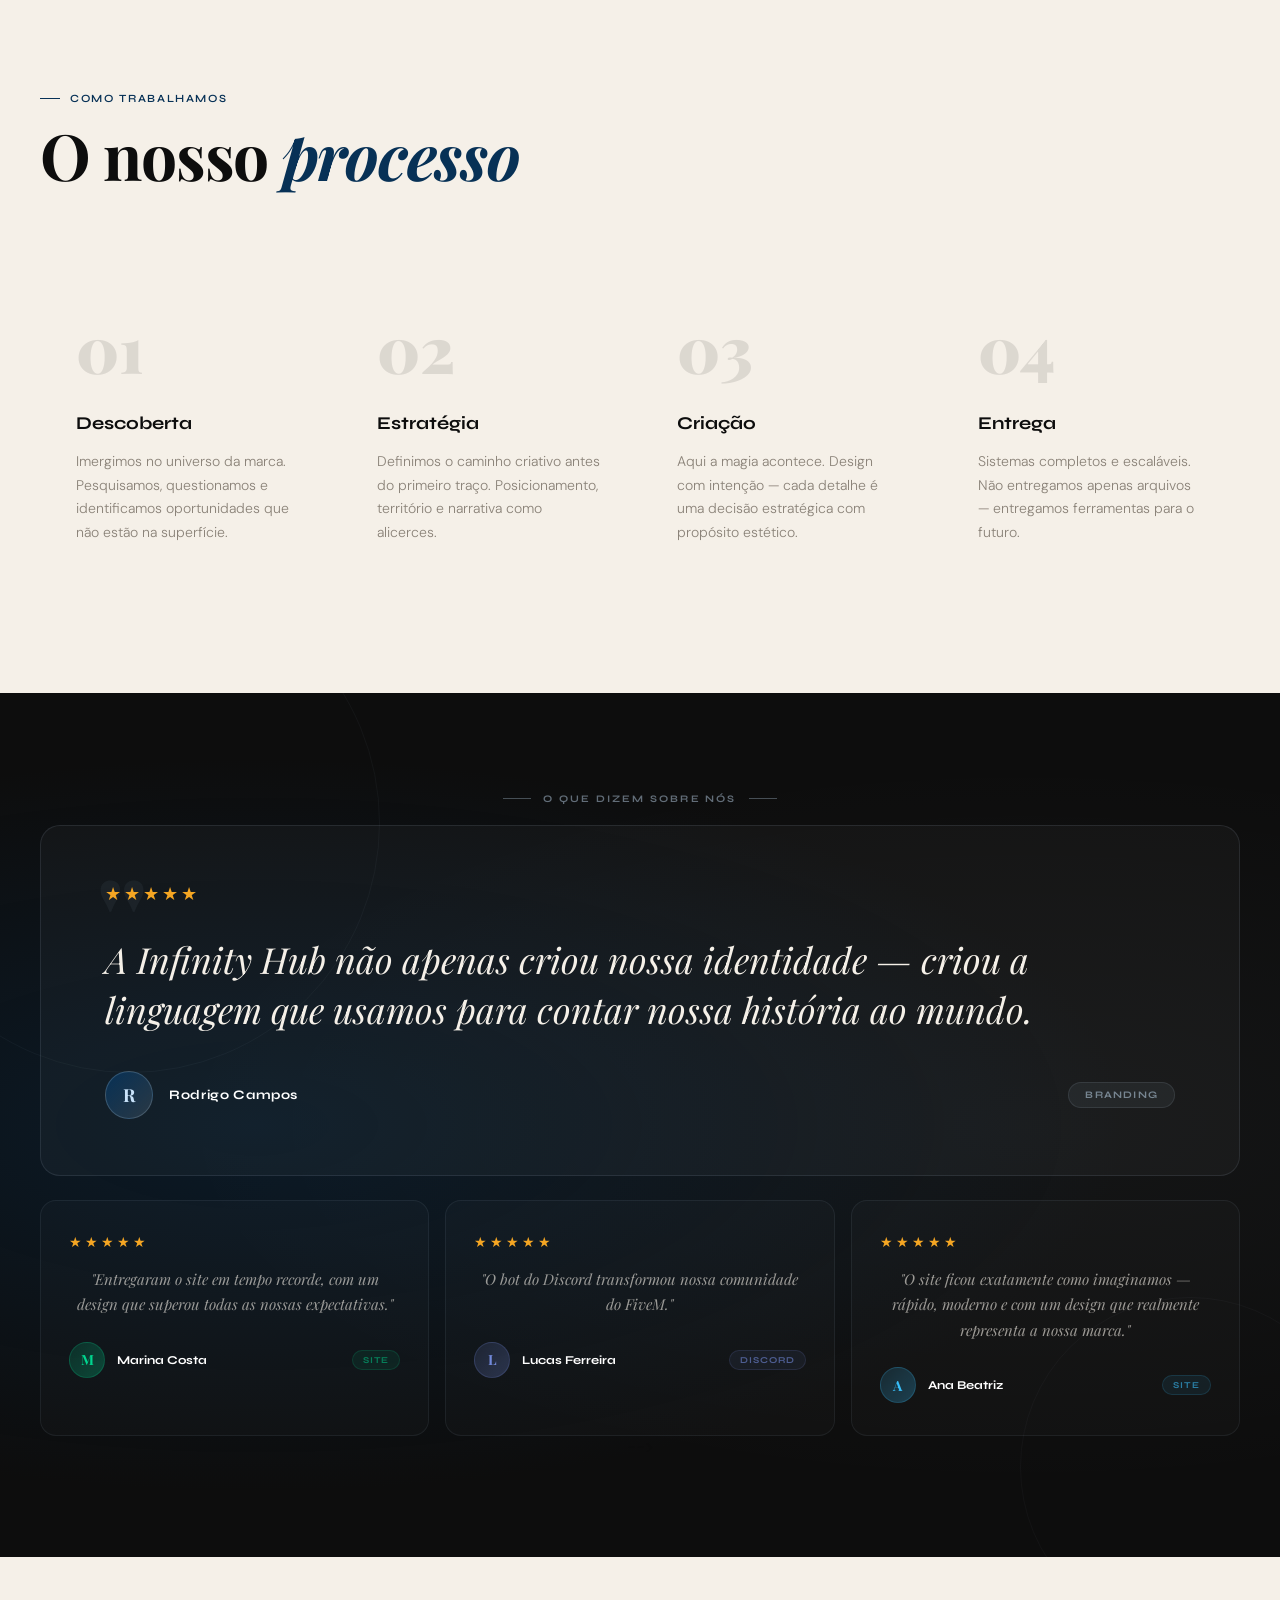
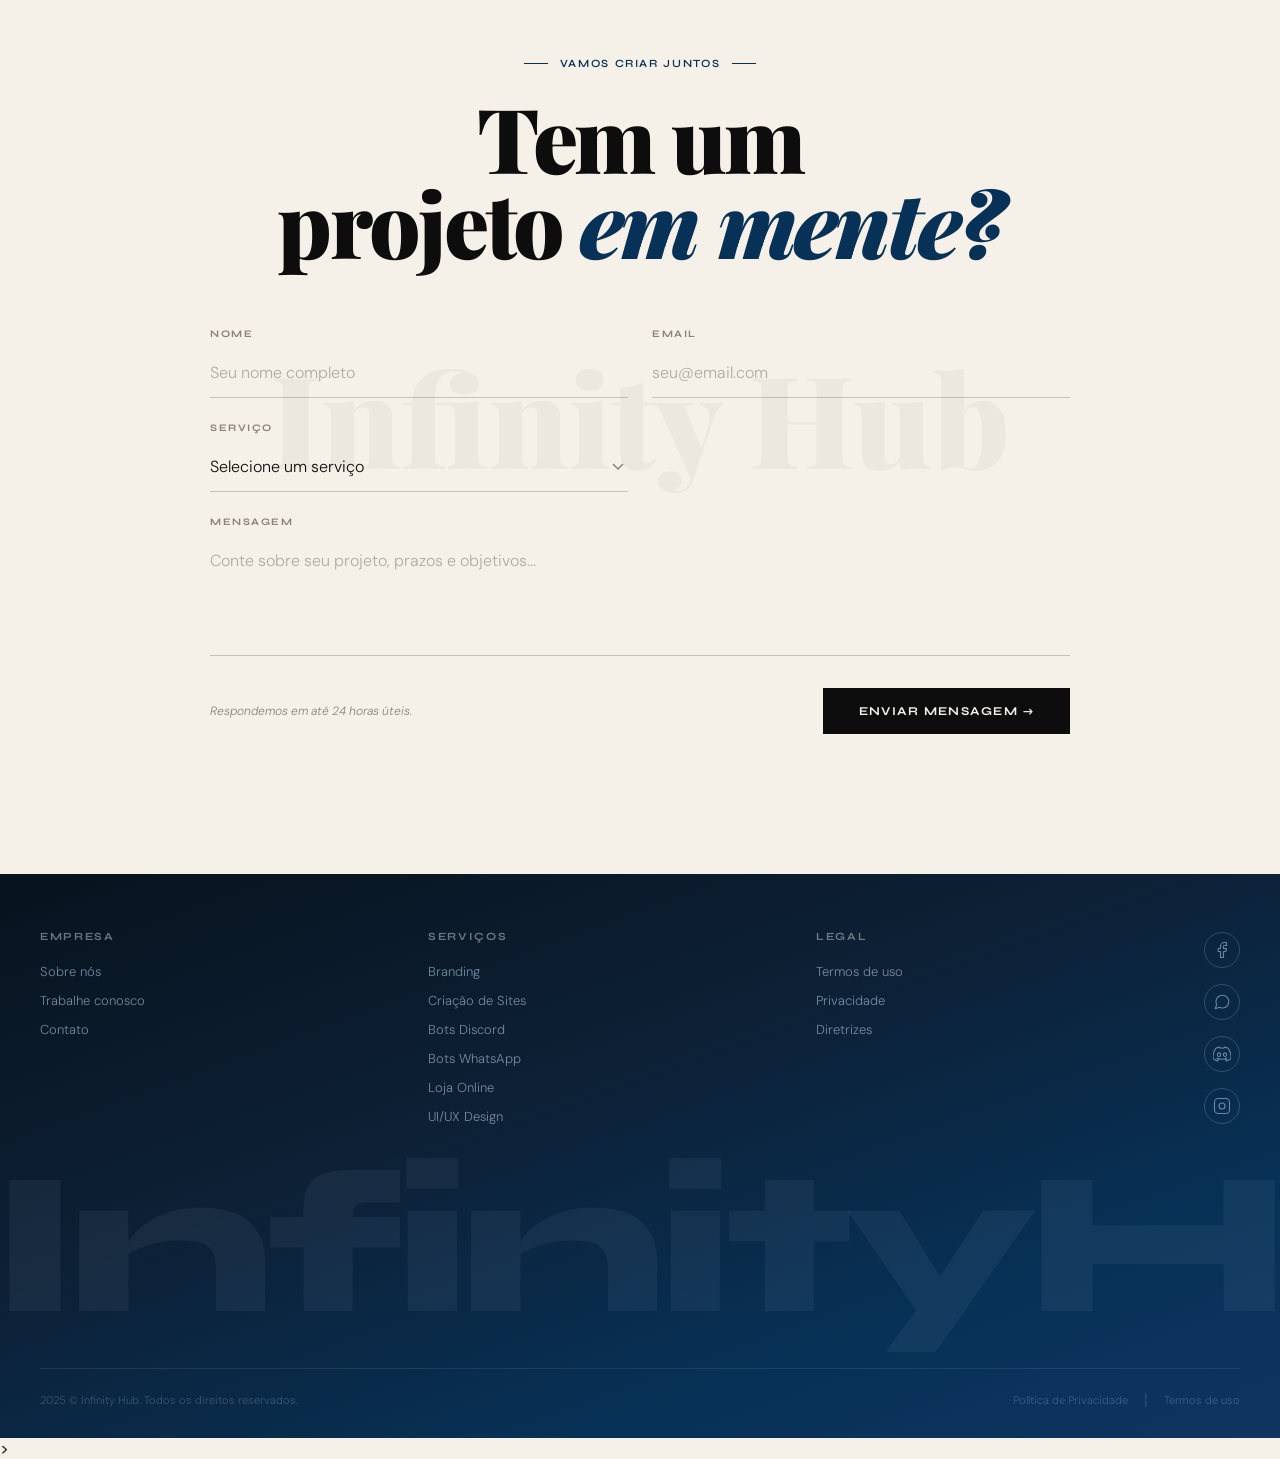
==== commit f7c6b38c: "att" ====
--- a/index.html
+++ b/index.html
@@ -785,7 +785,7 @@
         </div>
         <div class="team-card-info">
           <div class="team-card-name">Felipe Gonçalves</div>
-          <div class="team-card-role">Co-fundador & Sócio</div>
+          <div class="team-card-role">Brand Designer</div>
         </div>
       </div>
 
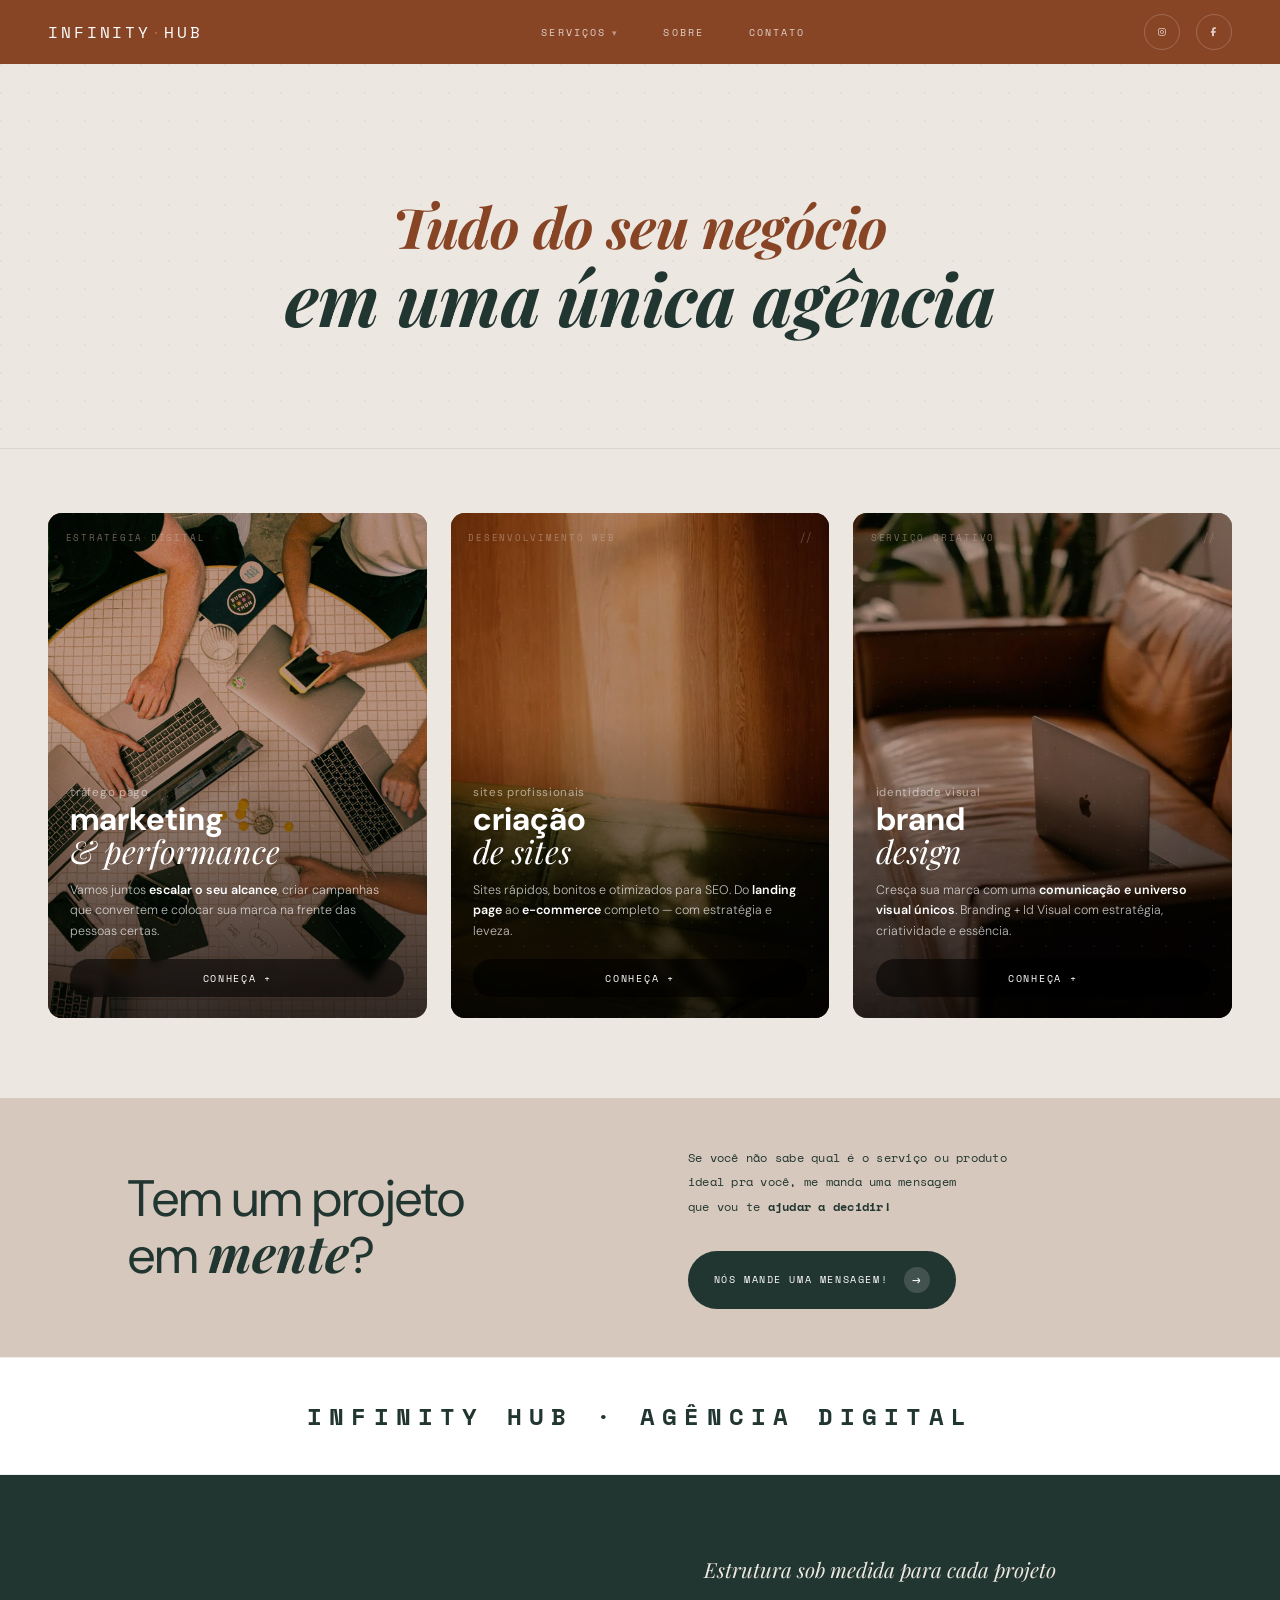
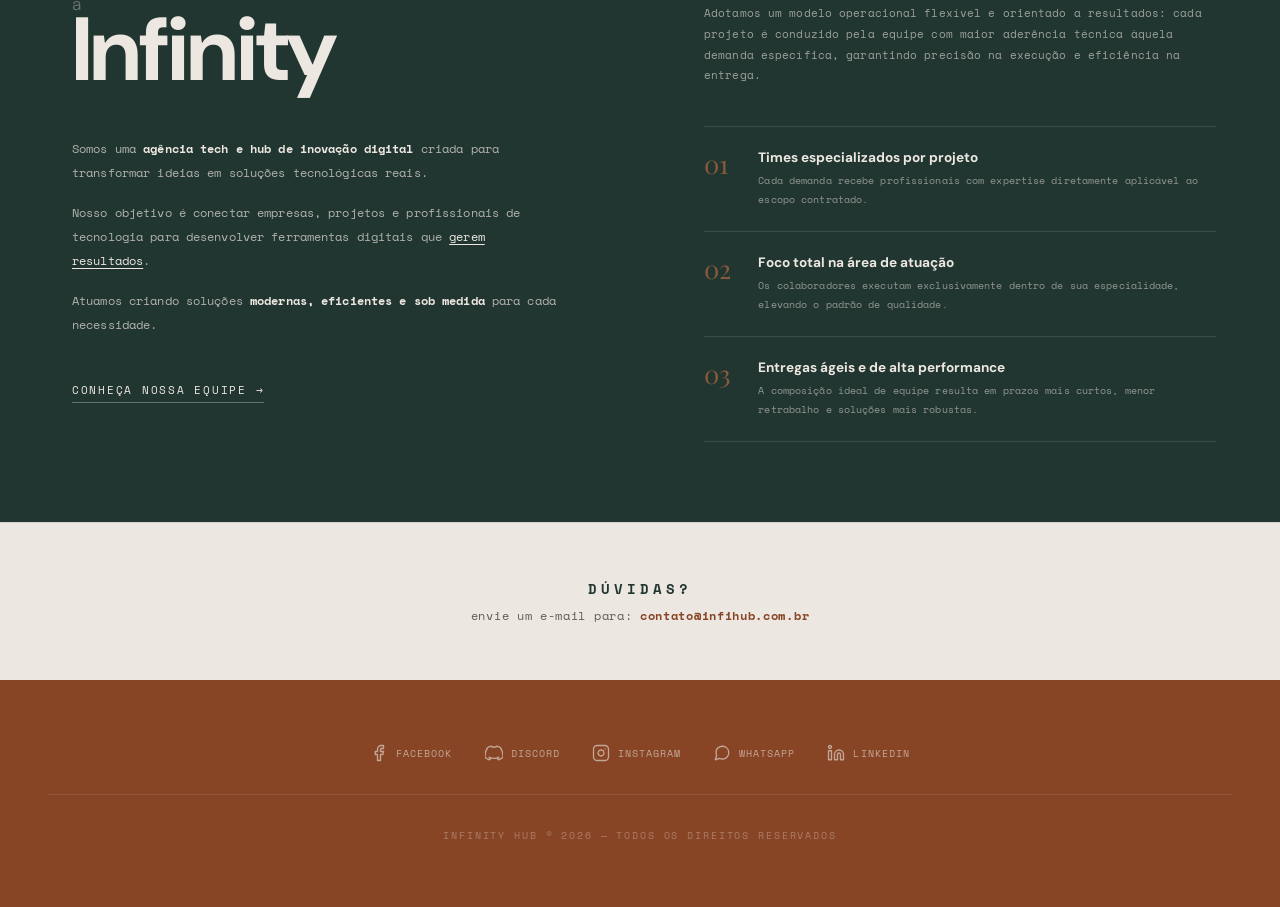
==== commit ab543c7a: "mega att cor nova" ====
--- a/index.html
+++ b/index.html
@@ -4,1076 +4,241 @@
 <meta charset="UTF-8">
 <meta name="viewport" content="width=device-width, initial-scale=1.0">
 <title>Infinity Hub | Agência Criativa</title>
-<link rel="preconnect" href="https://fonts.googleapis.com">
-<link rel="preconnect" href="https://fonts.gstatic.com" crossorigin>
-<link href="https://fonts.googleapis.com/css2?family=Playfair+Display:ital,wght@0,400;0,700;0,900;1,400;1,700&family=Syne:wght@400;500;600;700;800&family=DM+Sans:ital,opsz,wght@0,9..40,300;0,9..40,400;1,9..40,300&display=swap" rel="stylesheet">
+<link href="https://fonts.googleapis.com/css2?family=Playfair+Display:ital,wght@0,400;0,700;1,400;1,700&family=Space+Mono:wght@400;700&family=DM+Sans:wght@300;400;500;700&display=swap" rel="stylesheet">
 <link rel="icon" type="image/png" href="assets/imagem/favicon.png?v=2.7">
-<link rel="stylesheet" href="assets/css/style.css?v=2.7">
+<link rel="stylesheet" href="https://cdnjs.cloudflare.com/ajax/libs/font-awesome/6.5.0/css/all.min.css">
+<link rel="stylesheet" href="assets/css/style.css">
 </head>
 <body>
-<div class="cursor-dot" id="cursorDot"></div>
-<div class="cursor-ring" id="cursorRing"></div>
-<div class="cursor-bubble" id="cursorBubble">&#8599;</div>
-
-<header>
-  <a href="#" class="logo">Infinity <span>Hub</span></a>
- <nav>
-  <a href="#sobre">Sobre</a>
-  <a href="#servicos">Servi&#231;os</a>
-  <a href="#processo">Processo</a>
-  <a href="https://portfolio.infihub.com.br">Portf&#243;lio</a>
+
+<!-- NAV -->
+<nav>
+  <a href="#" class="nav-logo">Infinity<span>·</span>Hub</a>
+  <ul class="nav-links">
+
+    <!-- DROPDOWN SERVIÇOS -->
+    <li class="nav-dropdown">
+      <a href="#servicos">Serviços</a>
+      <div class="nav-dropdown-menu">
+        <a href="branddesign.html">
+          Brand Design
+          <span>identidade visual + branding</span>
+        </a>
+        <a href="criacaosite.html">
+          Criação de Sites
+          <span>sites estratégicos + estrutura digital</span>
+        </a>
+        <a href="marketing.html">
+          Marketing + Tráfego
+          <span>estratégia + crescimento digital</span>
+        </a>
+      </div>
+    </li>
+
+    <li><a href="sobre.html">Sobre</a></li>
+    <li><a href="#contato">Contato</a></li>
+  </ul>
+  <div class="nav-icons">
+  <a href="https://www.instagram.com/infihub.global/" class="nav-icon" target="_blank">
+    <i class="fa-brands fa-instagram"></i>
+  </a>
+  
+  <a href="https://www.facebook.com/aginfinityhub" class="nav-icon" target="_blank">
+    <i class="fa-brands fa-facebook-f"></i>
+  </a>
+</div>
 </nav>
-</header>
-
-<div class="mobile-nav" id="mobileNav">
-  <button class="mobile-nav-close" id="mobileNavClose">✕</button>
-  <a href="#servicos" class="mobile-nav-link">Servi&#231;os</a>
-  <a href="#sobre" class="mobile-nav-link">Sobre</a>
-  <a href="#trabalhe-conosco" class="mobile-nav-link">Nosso Time</a>
-  <a href="#processo" class="mobile-nav-link">Processo</a>
-  <a href="https://portfolio.infihub.com.br" class="mobile-nav-link">Portf&#243;lio</a>
-  <a href="#contato" class="mobile-nav-link" style="color:var(--accent);opacity:1;">Iniciar projeto</a>
-</div>
-
-<!-- ── HERO ── -->
-<section class="sobre-hero">
-  <div class="sobre-hero-noise"></div>
-  <div class="sobre-hero-bg-gradient"></div>
-  <div class="hero-overline">infinity<br> Hub</div>
-  <div class="hero-content">
-    <div class="hero-tag reveal">Infinity Hub</div>
-    <h1 class="hero-title-sobre reveal stagger-1">
-      Criamos marcas<br>
-      <em>que marcam.</em>
-    </h1> 
-    <div class="hero-bottom-row">
-      <p class="hero-desc-sobre reveal stagger-2">
-        Comunicação descomplicada para conectar marcas com as pessoas certas.
-         </div>
-    </div>
-  </div>
+
+<section class="hero">
+  <p class="hero-headline"><em>Tudo do seu negócio</em></p>
+  <strong class="hero-destaque">em uma única agência</strong>
 </section>
 
-<div class="strip">
-  <div class="strip-inner">
-    <div class="strip-group"><span class="strip-item accent">·</span><span class="strip-item">LOJA ONLINE</span><span class="strip-item accent">·</span><span class="strip-item">UI/UX</span><span class="strip-item accent">·</span><span class="strip-item">BRANDING</span><span class="strip-item accent">·</span><span class="strip-item">SITES</span><span class="strip-item accent">·</span><span class="strip-item">BOTS DISCORD</span><span class="strip-item accent">·</span><span class="strip-item">WHATSAPP</span><span class="strip-item accent">·</span><span class="strip-item">AUTOMAÇÃO</span><span class="strip-item accent">·</span><span class="strip-item">IDENTIDADE VISUAL</span><span class="strip-item accent">·</span><span class="strip-item">TRÁFEGO PAGO</span></div>
-    <div class="strip-group" aria-hidden="true"><span class="strip-item accent">·</span><span class="strip-item">LOJA ONLINE</span><span class="strip-item accent">·</span><span class="strip-item">UI/UX</span><span class="strip-item accent">·</span><span class="strip-item">BRANDING</span><span class="strip-item accent">·</span><span class="strip-item">SITES</span><span class="strip-item accent">·</span><span class="strip-item">BOTS DISCORD</span><span class="strip-item accent">·</span><span class="strip-item">WHATSAPP</span><span class="strip-item accent">·</span><span class="strip-item">AUTOMAÇÃO</span><span class="strip-item accent">·</span><span class="strip-item">IDENTIDADE VISUAL</span><span class="strip-item accent">·</span><span class="strip-item">TRÁFEGO PAGO</span></div>
-    <div class="strip-group" aria-hidden="true"><span class="strip-item accent">·</span><span class="strip-item">LOJA ONLINE</span><span class="strip-item accent">·</span><span class="strip-item">UI/UX</span><span class="strip-item accent">·</span><span class="strip-item">BRANDING</span><span class="strip-item accent">·</span><span class="strip-item">SITES</span><span class="strip-item accent">·</span><span class="strip-item">BOTS DISCORD</span><span class="strip-item accent">·</span><span class="strip-item">WHATSAPP</span><span class="strip-item accent">·</span><span class="strip-item">AUTOMAÇÃO</span><span class="strip-item accent">·</span><span class="strip-item">IDENTIDADE VISUAL</span><span class="strip-item accent">·</span><span class="strip-item">TRÁFEGO PAGO</span></div>
-    <div class="strip-group" aria-hidden="true"><span class="strip-item accent">·</span><span class="strip-item">LOJA ONLINE</span><span class="strip-item accent">·</span><span class="strip-item">UI/UX</span><span class="strip-item accent">·</span><span class="strip-item">BRANDING</span><span class="strip-item accent">·</span><span class="strip-item">SITES</span><span class="strip-item accent">·</span><span class="strip-item">BOTS DISCORD</span><span class="strip-item accent">·</span><span class="strip-item">WHATSAPP</span><span class="strip-item accent">·</span><span class="strip-item">AUTOMAÇÃO</span><span class="strip-item accent">·</span><span class="strip-item">IDENTIDADE VISUAL</span><span class="strip-item accent">·</span><span class="strip-item">TRÁFEGO PAGO</span></div>
-  </div>
-</div>
-
-<section class="projects" id="servicos">
-  <div class="section-header reveal">
-    <div>
-      <div class="section-overline">Nossos Servi&#231;os</div>
-      <h2 class="section-title">O que <em>criamos</em></h2>
-    </div>
-  </div>
-  <div class="stack-cards-wrap">
-  <div class="projects-grid stack-cards">
-
-    <!-- CARD 1: Branding & Identidade Visual -->
-    <div class="proj-card card-1 card-bg-1 reveal stagger-1" style="background:linear-gradient(135deg,#07131E 0%,#0d2035 50%,#132331 100%);">
-      <div class="stack-card-num">01 / 07</div>
-      <div class="card-visual" style="inset:0;position:absolute;overflow:hidden;">
-        <svg viewBox="0 0 1200 600" fill="none" xmlns="http://www.w3.org/2000/svg" style="width:100%;height:100%;opacity:1;">
-          <defs>
-            <radialGradient id="bg1" cx="30%" cy="50%"><stop offset="0%" stop-color="#E9F4FF" stop-opacity="0.18"/><stop offset="100%" stop-color="transparent"/></radialGradient>
-          </defs>
-          <rect width="1200" height="600" fill="url(#bg1)"/>
-          <!-- Letra A gigante watermark -->
-          <text x="-40" y="620" font-family="Georgia,serif" font-size="700" font-weight="900" fill="white" fill-opacity="0.025" letter-spacing="-40">A</text>
-          <!-- Círculo de cor - roda cromática de marca -->
-          <circle cx="220" cy="300" r="180" stroke="#c9e3fa" stroke-width="0.5" fill="none" opacity="0.08"/>
-          <circle cx="220" cy="300" r="130" stroke="#c9e3fa" stroke-width="0.5" fill="none" opacity="0.05"/>
-          <!-- Fatias de cor da paleta -->
-          <path d="M220 120 A180 180 0 0 1 376 390 L220 300 Z" fill="#c9e3fa" fill-opacity="0.18"/>
-          <path d="M376 390 A180 180 0 0 1 220 480 L220 300 Z" fill="#7eb8f7" fill-opacity="0.14"/>
-          <path d="M220 480 A180 180 0 0 1 64 390 L220 300 Z" fill="#3a7bd5" fill-opacity="0.14"/>
-          <path d="M64 390 A180 180 0 0 1 64 210 L220 300 Z" fill="#073258" fill-opacity="0.2"/>
-          <path d="M64 210 A180 180 0 0 1 220 120 L220 300 Z" fill="#0a1e3c" fill-opacity="0.3"/>
-          <!-- Centro do logotipo -->
-          <circle cx="220" cy="300" r="55" fill="#071428" stroke="#c9e3fa" stroke-width="1.5" stroke-opacity="0.35"/>
-          <circle cx="220" cy="300" r="26" fill="none" stroke="#c9e3fa" stroke-width="1" stroke-opacity="0.4"/>
-          <circle cx="220" cy="300" r="8" fill="#c9e3fa" fill-opacity="0.8"/>
-          <!-- Linhas baseline tipografia -->
-          <line x1="460" y1="110" x2="1100" y2="110" stroke="white" stroke-width="0.5" opacity="0.07"/>
-          <line x1="460" y1="195" x2="1100" y2="195" stroke="white" stroke-width="0.5" opacity="0.05"/>
-          <line x1="460" y1="235" x2="1100" y2="235" stroke="white" stroke-width="0.3" opacity="0.04"/>
-          <!-- Specimen tipográfico -->
-          <text x="465" y="190" font-family="Georgia,serif" font-size="110" font-weight="900" fill="white" fill-opacity="0.1" letter-spacing="-4">Branding</text>
-          <text x="466" y="285" font-family="Arial,sans-serif" font-size="36" font-weight="200" fill="white" fill-opacity="0.2" letter-spacing="14">IDENTITY VISUAL</text>
-          <!-- Escala de fontes -->
-          <text x="465" y="355" font-family="Georgia,serif" font-size="28" fill="white" fill-opacity="0.3">Playfair Display — Aa Bb Cc 123</text>
-          <text x="465" y="395" font-family="Arial,sans-serif" font-size="20" fill="white" fill-opacity="0.2">Syne — Aa Bb Cc Dd Ee Ff Gg</text>
-          <text x="465" y="425" font-family="Arial,sans-serif" font-size="15" font-weight="300" fill="white" fill-opacity="0.15">DM Sans Light — The quick brown fox jumps</text>
-          <!-- Divisor -->
-          <line x1="465" y1="450" x2="1050" y2="450" stroke="#c9e3fa" stroke-width="0.6" stroke-opacity="0.15"/>
-          <!-- Swatches inline -->
-          <rect x="465" y="468" width="22" height="22" rx="3" fill="#c9e3fa" fill-opacity="0.7"/>
-          <rect x="494" y="468" width="22" height="22" rx="3" fill="#7eb8f7" fill-opacity="0.55"/>
-          <rect x="523" y="468" width="22" height="22" rx="3" fill="#3a7bd5" fill-opacity="0.5"/>
-          <rect x="552" y="468" width="22" height="22" rx="3" fill="#073258" fill-opacity="0.7"/>
-          <rect x="581" y="468" width="22" height="22" rx="3" fill="white" fill-opacity="0.07" stroke="white" stroke-width="0.6" stroke-opacity="0.3"/>
-          <text x="615" y="483" font-family="Arial,sans-serif" font-size="12" fill="white" fill-opacity="0.2" letter-spacing="3">COLOR PALETTE</text>
-          <!-- Símbolo de marca decorativo canto direito -->
-          <g transform="translate(990,60)" opacity="0.2">
-            <circle cx="70" cy="70" r="64" stroke="#c9e3fa" stroke-width="1.5" fill="none"/>
-            <circle cx="70" cy="70" r="40" stroke="#c9e3fa" stroke-width="0.8" fill="none" stroke-dasharray="6 8"/>
-            <path d="M42 92 L70 28 L98 92" stroke="#c9e3fa" stroke-width="2.5" fill="none" stroke-linejoin="round"/>
-            <line x1="50" y1="72" x2="90" y2="72" stroke="#c9e3fa" stroke-width="2"/>
-          </g>
-        </svg>
-      </div>
-      <div class="card-overlay"><div class="card-cat">Identidade</div><div class="card-title">Branding e Identidade Visual</div><div class="card-year">Logo · Paleta · Tipografia · Guidelines</div><div class="card-cta">Saiba mais →</div></div>
-    </div>
-
-    <!-- CARD 2: Loja Online -->
-    <div class="proj-card card-2 card-bg-2 reveal stagger-2" style="background:linear-gradient(135deg,#07131E 0%,#132331 50%,#0a1c2a 100%);">
-      <div class="stack-card-num">02 / 07</div>
-      <div class="card-visual" style="inset:0;position:absolute;overflow:hidden;">
-        <svg viewBox="0 0 1200 600" fill="none" xmlns="http://www.w3.org/2000/svg" style="width:100%;height:100%;opacity:1;">
-          <defs>
-            <radialGradient id="bg2" cx="70%" cy="40%"><stop offset="0%" stop-color="#E9F4FF" stop-opacity="0.16"/><stop offset="100%" stop-color="transparent"/></radialGradient>
-          </defs>
-          <rect width="1200" height="600" fill="url(#bg2)"/>
-          <!-- Grid de produtos estilo e-commerce -->
-          <!-- Produto 1 -->
-          <rect x="60" y="60" width="190" height="260" rx="8" fill="white" fill-opacity="0.04" stroke="#c9e3fa" stroke-width="0.8" stroke-opacity="0.25"/>
-          <rect x="75" y="75" width="160" height="160" rx="5" fill="white" fill-opacity="0.05"/>
-          <circle cx="155" cy="155" r="45" fill="#c9e3fa" fill-opacity="0.07" stroke="#c9e3fa" stroke-width="0.7" stroke-opacity="0.3"/>
-          <circle cx="155" cy="155" r="22" fill="#c9e3fa" fill-opacity="0.1"/>
-          <rect x="80" y="248" width="100" height="10" rx="2" fill="white" fill-opacity="0.25"/>
-          <rect x="80" y="265" width="65" height="8" rx="2" fill="#c9e3fa" fill-opacity="0.5"/>
-          <rect x="80" y="280" width="80" height="22" rx="11" fill="#c9e3fa" fill-opacity="0.12" stroke="#c9e3fa" stroke-width="0.6" stroke-opacity="0.4"/>
-          <!-- Produto 2 (destacado) -->
-          <rect x="268" y="40" width="190" height="260" rx="8" fill="white" fill-opacity="0.06" stroke="#c9e3fa" stroke-width="1.2" stroke-opacity="0.45"/>
-          <rect x="278" y="28" width="50" height="24" rx="12" fill="#c9e3fa" fill-opacity="0.3"/>
-          <text x="288" y="44" font-family="Arial,sans-serif" font-size="11" font-weight="700" fill="white" fill-opacity="0.8">NOVO</text>
-          <rect x="283" y="55" width="160" height="160" rx="5" fill="white" fill-opacity="0.06"/>
-          <rect x="308" y="80" width="110" height="110" rx="4" fill="#c9e3fa" fill-opacity="0.08" stroke="#c9e3fa" stroke-width="0.8" stroke-opacity="0.35"/>
-          <path d="M343 135 L363 108 L383 135 L370 155 L356 155 Z" fill="#c9e3fa" fill-opacity="0.18"/>
-          <rect x="285" y="228" width="100" height="10" rx="2" fill="white" fill-opacity="0.28"/>
-          <rect x="285" y="244" width="70" height="8" rx="2" fill="#c9e3fa" fill-opacity="0.55"/>
-          <rect x="285" y="260" width="150" height="26" rx="13" fill="#c9e3fa" fill-opacity="0.18" stroke="#c9e3fa" stroke-width="0.8" stroke-opacity="0.5"/>
-          <!-- Produto 3 -->
-          <rect x="476" y="60" width="190" height="260" rx="8" fill="white" fill-opacity="0.04" stroke="#c9e3fa" stroke-width="0.8" stroke-opacity="0.25"/>
-          <rect x="491" y="75" width="160" height="160" rx="5" fill="white" fill-opacity="0.05"/>
-          <rect x="531" y="115" width="80" height="80" rx="40" fill="#c9e3fa" fill-opacity="0.07" stroke="#c9e3fa" stroke-width="0.7" stroke-opacity="0.3"/>
-          <rect x="491" y="248" width="100" height="10" rx="2" fill="white" fill-opacity="0.22"/>
-          <rect x="491" y="265" width="60" height="8" rx="2" fill="#c9e3fa" fill-opacity="0.45"/>
-          <rect x="491" y="280" width="80" height="22" rx="11" fill="#c9e3fa" fill-opacity="0.1" stroke="#c9e3fa" stroke-width="0.6" stroke-opacity="0.3"/>
-          <!-- Carrinho flutuante -->
-          <g transform="translate(720,40)">
-            <circle cx="75" cy="75" r="70" fill="white" fill-opacity="0.04" stroke="#c9e3fa" stroke-width="1" stroke-opacity="0.3"/>
-            <path d="M42 50 L52 50 L66 90 L104 90 L114 62 L58 62" stroke="#c9e3fa" stroke-width="2.2" fill="none" stroke-linecap="round" stroke-linejoin="round" opacity="0.7"/>
-            <circle cx="70" cy="102" r="7" fill="#c9e3fa" fill-opacity="0.6"/>
-            <circle cx="98" cy="102" r="7" fill="#c9e3fa" fill-opacity="0.6"/>
-            <circle cx="108" cy="50" r="14" fill="#c9e3fa" fill-opacity="0.25"/>
-            <text x="103" y="56" font-family="Arial,sans-serif" font-size="13" font-weight="900" fill="white" fill-opacity="0.8">3</text>
-          </g>
-          <!-- Barra de pagamento -->
-          <rect x="60" y="360" width="780" height="80" rx="10" fill="white" fill-opacity="0.04" stroke="#c9e3fa" stroke-width="0.6" stroke-opacity="0.15"/>
-          <!-- Steps de checkout -->
-          <circle cx="130" cy="400" r="22" fill="#c9e3fa" fill-opacity="0.2" stroke="#c9e3fa" stroke-width="1" stroke-opacity="0.6"/>
-          <text x="123" y="406" font-family="Arial,sans-serif" font-size="14" font-weight="700" fill="#c9e3fa" fill-opacity="0.9">1</text>
-          <rect x="162" y="396" width="80" height="8" rx="2" fill="white" fill-opacity="0.2"/>
-          <line x1="255" y1="400" x2="310" y2="400" stroke="#c9e3fa" stroke-width="0.8" stroke-opacity="0.2" stroke-dasharray="5 4"/>
-          <circle cx="340" cy="400" r="22" fill="#c9e3fa" fill-opacity="0.1" stroke="#c9e3fa" stroke-width="0.7" stroke-opacity="0.35"/>
-          <text x="333" y="406" font-family="Arial,sans-serif" font-size="14" font-weight="700" fill="white" fill-opacity="0.35">2</text>
-          <rect x="372" y="396" width="80" height="8" rx="2" fill="white" fill-opacity="0.12"/>
-          <line x1="465" y1="400" x2="520" y2="400" stroke="#c9e3fa" stroke-width="0.8" stroke-opacity="0.15" stroke-dasharray="5 4"/>
-          <circle cx="550" cy="400" r="22" fill="white" fill-opacity="0.04" stroke="white" stroke-width="0.6" stroke-opacity="0.2"/>
-          <text x="543" y="406" font-family="Arial,sans-serif" font-size="14" font-weight="700" fill="white" fill-opacity="0.2">3</text>
-          <rect x="582" y="396" width="80" height="8" rx="2" fill="white" fill-opacity="0.07"/>
-          <!-- Badges de pagamento -->
-          <rect x="60" y="465" width="120" height="38" rx="19" fill="#c9e3fa" fill-opacity="0.1" stroke="#c9e3fa" stroke-width="0.7" stroke-opacity="0.35"/>
-          <text x="80" y="488" font-family="Arial,sans-serif" font-size="12" fill="#c9e3fa" fill-opacity="0.6" letter-spacing="1">🔒 SEGURO</text>
-          <rect x="195" y="465" width="100" height="38" rx="19" fill="white" fill-opacity="0.04" stroke="white" stroke-width="0.5" stroke-opacity="0.18"/>
-          <text x="210" y="488" font-family="Arial,sans-serif" font-size="12" fill="white" fill-opacity="0.28" letter-spacing="1">PIX · CARD</text>
-          <rect x="308" y="465" width="110" height="38" rx="19" fill="white" fill-opacity="0.04" stroke="white" stroke-width="0.5" stroke-opacity="0.15"/>
-          <text x="320" y="488" font-family="Arial,sans-serif" font-size="12" fill="white" fill-opacity="0.22" letter-spacing="1">RASTREIO</text>
-        </svg>
-      </div>
-      <div class="card-overlay"><div class="card-cat">E-commerce</div><div class="card-title">Loja Online</div><div class="card-year">Catálogo · Pagamentos · Gestão</div><div class="card-cta">Saiba mais →</div></div>
-    </div>
-
-    <!-- CARD 3: Bots Discord -->
-    <div class="proj-card card-3 card-bg-3 reveal stagger-3" style="background:linear-gradient(135deg,#132331 0%,#07131E 50%,#0d2035 100%);">
-      <div class="stack-card-num">03 / 07</div>
-      <div class="card-visual" style="inset:0;position:absolute;overflow:hidden;">
-        <svg viewBox="0 0 1200 600" fill="none" xmlns="http://www.w3.org/2000/svg" style="width:100%;height:100%;opacity:1;">
-          <defs>
-            <radialGradient id="bg3" cx="50%" cy="50%"><stop offset="0%" stop-color="#E9F4FF" stop-opacity="0.17"/><stop offset="100%" stop-color="transparent"/></radialGradient>
-          </defs>
-          <rect width="1200" height="600" fill="url(#bg3)"/>
-          <!-- Interface Discord mockup -->
-          <!-- Sidebar esquerda -->
-          <rect x="40" y="40" width="80" height="520" rx="12" fill="white" fill-opacity="0.04" stroke="white" stroke-width="0.5" stroke-opacity="0.1"/>
-          <!-- Server icons na sidebar -->
-          <rect x="58" y="65" width="44" height="44" rx="22" fill="#5865f2" fill-opacity="0.4"/>
-          <rect x="58" y="120" width="44" height="44" rx="22" fill="white" fill-opacity="0.06" stroke="white" stroke-width="0.5" stroke-opacity="0.2"/>
-          <rect x="58" y="175" width="44" height="44" rx="22" fill="white" fill-opacity="0.04" stroke="white" stroke-width="0.5" stroke-opacity="0.15"/>
-          <rect x="58" y="230" width="44" height="44" rx="22" fill="white" fill-opacity="0.04" stroke="white" stroke-width="0.5" stroke-opacity="0.12"/>
-          <line x1="66" y1="285" x2="102" y2="285" stroke="white" stroke-width="0.5" stroke-opacity="0.15"/>
-          <rect x="63" y="298" width="34" height="34" rx="17" fill="white" fill-opacity="0.03" stroke="#c9e3fa" stroke-width="0.7" stroke-opacity="0.25"/>
-          <!-- Canal list -->
-          <rect x="136" y="40" width="200" height="520" rx="0" fill="white" fill-opacity="0.03" stroke="white" stroke-width="0.3" stroke-opacity="0.1"/>
-          <text x="150" y="78" font-family="Arial,sans-serif" font-size="13" font-weight="700" fill="white" fill-opacity="0.5" letter-spacing="1">SERVIDOR</text>
-          <text x="148" y="110" font-family="Arial,sans-serif" font-size="11" fill="white" fill-opacity="0.25" letter-spacing="2">▾ GERAL</text>
-          <rect x="145" y="118" width="185" height="28" rx="4" fill="white" fill-opacity="0.06"/>
-          <text x="162" y="136" font-family="Arial,sans-serif" font-size="12" fill="white" fill-opacity="0.55"># boas-vindas</text>
-          <text x="148" y="162" font-family="Arial,sans-serif" font-size="11" fill="white" fill-opacity="0.2" letter-spacing="2">▾ SUPORTE</text>
-          <text x="162" y="186" font-family="Arial,sans-serif" font-size="12" fill="white" fill-opacity="0.4"># tickets</text>
-          <text x="162" y="208" font-family="Arial,sans-serif" font-size="12" fill="white" fill-opacity="0.35"># moderação</text>
-          <text x="162" y="230" font-family="Arial,sans-serif" font-size="12" fill="white" fill-opacity="0.3"># logs</text>
-          <text x="148" y="256" font-family="Arial,sans-serif" font-size="11" fill="white" fill-opacity="0.2" letter-spacing="2">▾ BOTS</text>
-          <text x="162" y="278" font-family="Arial,sans-serif" font-size="12" fill="#c9e3fa" fill-opacity="0.6">🤖 bot-commands</text>
-          <text x="162" y="300" font-family="Arial,sans-serif" font-size="12" fill="white" fill-opacity="0.3"># bot-logs</text>
-          <!-- Chat principal -->
-          <rect x="336" y="40" width="580" height="520" rx="0" fill="white" fill-opacity="0.02"/>
-          <!-- Header do canal -->
-          <rect x="336" y="40" width="580" height="52" fill="white" fill-opacity="0.03" stroke="white" stroke-width="0.3" stroke-opacity="0.08"/>
-          <text x="360" y="70" font-family="Arial,sans-serif" font-size="14" font-weight="700" fill="#c9e3fa" fill-opacity="0.7"># bot-commands</text>
-          <!-- Mensagens no chat -->
-          <!-- BOT mensagem de boas vindas -->
-          <circle cx="368" cy="130" r="18" fill="#5865f2" fill-opacity="0.4"/>
-          <text x="360" y="136" font-family="Arial,sans-serif" font-size="13" font-weight="700" fill="white" fill-opacity="0.8">B</text>
-          <text x="396" y="123" font-family="Arial,sans-serif" font-size="12" font-weight="700" fill="#c9e3fa" fill-opacity="0.8">InfinityBot</text>
-          <text x="440" y="123" font-family="Arial,sans-serif" font-size="10" fill="white" fill-opacity="0.2">BOT</text>
-          <rect x="460" y="112" width="32" height="14" rx="3" fill="#5865f2" fill-opacity="0.4"/>
-          <text x="466" y="122" font-family="Arial,sans-serif" font-size="9" fill="white" fill-opacity="0.7">APP</text>
-          <!-- Embed de boas vindas -->
-          <rect x="395" y="132" width="480" height="100" rx="4" fill="white" fill-opacity="0.04" stroke-left="3" stroke="#5865f2" stroke-width="0.5" stroke-opacity="0.4"/>
-          <rect x="395" y="132" width="4" height="100" rx="2" fill="#5865f2" fill-opacity="0.6"/>
-          <text x="408" y="152" font-family="Arial,sans-serif" font-size="13" font-weight="700" fill="white" fill-opacity="0.7">👋 Bem-vindo ao servidor!</text>
-          <rect x="408" y="160" width="200" height="8" rx="2" fill="white" fill-opacity="0.12"/>
-          <rect x="408" y="174" width="150" height="8" rx="2" fill="white" fill-opacity="0.08"/>
-          <rect x="408" y="188" width="80" height="20" rx="10" fill="#5865f2" fill-opacity="0.4"/>
-          <text x="420" y="202" font-family="Arial,sans-serif" font-size="11" fill="white" fill-opacity="0.7">Ver Regras</text>
-          <!-- Ticket -->
-          <circle cx="368" cy="290" r="18" fill="#c9e3fa" fill-opacity="0.15"/>
-          <text x="360" y="296" font-family="Arial,sans-serif" font-size="13" fill="white" fill-opacity="0.6">🎟</text>
-          <text x="396" y="283" font-family="Arial,sans-serif" font-size="12" font-weight="700" fill="#c9e3fa" fill-opacity="0.7">InfinityBot</text>
-          <rect x="395" y="295" width="380" height="70" rx="4" fill="white" fill-opacity="0.04" stroke="#c9e3fa" stroke-width="0.5" stroke-opacity="0.2"/>
-          <rect x="395" y="295" width="4" height="70" rx="2" fill="#c9e3fa" fill-opacity="0.4"/>
-          <text x="408" y="315" font-family="Arial,sans-serif" font-size="13" font-weight="700" fill="white" fill-opacity="0.6">🎫 Ticket #0042 aberto</text>
-          <rect x="408" y="322" width="160" height="7" rx="2" fill="white" fill-opacity="0.1"/>
-          <rect x="408" y="336" width="60" height="18" rx="9" fill="#c9e3fa" fill-opacity="0.2"/>
-          <rect x="475" y="336" width="60" height="18" rx="9" fill="white" fill-opacity="0.06"/>
-          <!-- Comando do usuário -->
-          <circle cx="368" cy="420" r="18" fill="white" fill-opacity="0.08"/>
-          <text x="361" y="426" font-family="Arial,sans-serif" font-size="13" fill="white" fill-opacity="0.5">U</text>
-          <text x="396" y="413" font-family="Arial,sans-serif" font-size="12" font-weight="700" fill="white" fill-opacity="0.5">usuário</text>
-          <text x="396" y="433" font-family="Arial,sans-serif" font-size="14" fill="#c9e3fa" fill-opacity="0.6">/ticket criar problema-no-pedido</text>
-          <!-- Campo de mensagem -->
-          <rect x="350" y="510" width="550" height="44" rx="8" fill="white" fill-opacity="0.05" stroke="white" stroke-width="0.5" stroke-opacity="0.12"/>
-          <text x="370" y="537" font-family="Arial,sans-serif" font-size="13" fill="white" fill-opacity="0.2">Mensagem para #bot-commands</text>
-          <!-- Membros online -->
-          <rect x="930" y="40" width="200" height="520" rx="0" fill="white" fill-opacity="0.02" stroke="white" stroke-width="0.3" stroke-opacity="0.08"/>
-          <text x="945" y="75" font-family="Arial,sans-serif" font-size="11" fill="white" fill-opacity="0.25" letter-spacing="2">ONLINE — 3</text>
-          <circle cx="960" cy="105" r="14" fill="#c9e3fa" fill-opacity="0.2"/>
-          <circle cx="1112" cy="105" r="8" fill="#44b700" fill-opacity="0.8"/>
-          <rect x="980" y="99" width="80" height="8" rx="2" fill="white" fill-opacity="0.25"/>
-          <rect x="980" y="112" width="50" height="6" rx="2" fill="#c9e3fa" fill-opacity="0.2"/>
-          <circle cx="960" cy="150" r="14" fill="white" fill-opacity="0.07"/>
-          <circle cx="1112" cy="150" r="8" fill="#44b700" fill-opacity="0.5"/>
-          <rect x="980" y="144" width="65" height="8" rx="2" fill="white" fill-opacity="0.2"/>
-        </svg>
-      </div>
-      <div class="card-overlay"><div class="card-cat">Automação</div><div class="card-title">Bots Discord</div><div class="card-year">Moderação · Tickets · Integrações</div><div class="card-cta">Saiba mais →</div></div>
-    </div>
-
-    <!-- CARD 4: Bots Telegram & WhatsApp -->
-    <div class="proj-card card-4 card-bg-4 reveal stagger-2" style="background:linear-gradient(135deg,#07131E 0%,#0f1e2e 40%,#132331 100%);">
-      <div class="stack-card-num">04 / 07</div>
-      <div class="card-visual" style="inset:0;position:absolute;overflow:hidden;">
-        <svg viewBox="0 0 1200 600" fill="none" xmlns="http://www.w3.org/2000/svg" style="width:100%;height:100%;opacity:1;">
-          <defs>
-            <radialGradient id="bg4a" cx="25%" cy="50%"><stop offset="0%" stop-color="#E9F4FF" stop-opacity="0.14"/><stop offset="100%" stop-color="transparent"/></radialGradient>
-            <radialGradient id="bg4b" cx="75%" cy="50%"><stop offset="0%" stop-color="#c9e3fa" stop-opacity="0.18"/><stop offset="100%" stop-color="transparent"/></radialGradient>
-          </defs>
-          <rect width="1200" height="600" fill="url(#bg4a)"/>
-          <rect width="1200" height="600" fill="url(#bg4b)"/>
-          <!-- WHATSAPP mockup (esquerda) -->
-          <rect x="40" y="30" width="320" height="540" rx="24" fill="white" fill-opacity="0.04" stroke="#25d366" stroke-width="0.8" stroke-opacity="0.25"/>
-          <!-- Header WA -->
-          <rect x="40" y="30" width="320" height="72" rx="24" fill="#128c3a" fill-opacity="0.2"/>
-          <rect x="40" y="78" width="320" height="24" fill="#128c3a" fill-opacity="0.15"/>
-          <circle cx="82" cy="66" r="22" fill="#25d366" fill-opacity="0.25"/>
-          <text x="71" y="73" font-family="Arial,sans-serif" font-size="18" fill="white" fill-opacity="0.7">🤖</text>
-          <text x="114" y="60" font-family="Arial,sans-serif" font-size="14" font-weight="700" fill="white" fill-opacity="0.75">InfinityBot WA</text>
-          <text x="114" y="77" font-family="Arial,sans-serif" font-size="11" fill="#25d366" fill-opacity="0.7">● online</text>
-          <!-- Mensagens WA -->
-          <rect x="58" y="120" width="220" height="50" rx="12" rx-top-left="4" fill="#128c3a" fill-opacity="0.25" stroke="#25d366" stroke-width="0.5" stroke-opacity="0.2"/>
-          <text x="72" y="140" font-family="Arial,sans-serif" font-size="12" fill="white" fill-opacity="0.7">👋 Olá! Como posso ajudar?</text>
-          <text x="72" y="158" font-family="Arial,sans-serif" font-size="11" fill="white" fill-opacity="0.3">1) Suporte  2) Pedidos  3) Info</text>
-          <rect x="160" y="188" width="178" height="36" rx="12" fill="white" fill-opacity="0.07"/>
-          <text x="174" y="210" font-family="Arial,sans-serif" font-size="13" fill="white" fill-opacity="0.55">2 — Ver meus pedidos</text>
-          <!-- Bot resposta WA -->
-          <rect x="58" y="240" width="240" height="80" rx="12" fill="#128c3a" fill-opacity="0.22" stroke="#25d366" stroke-width="0.5" stroke-opacity="0.2"/>
-          <text x="72" y="260" font-family="Arial,sans-serif" font-size="12" fill="white" fill-opacity="0.7">📦 Seus últimos pedidos:</text>
-          <text x="72" y="278" font-family="Arial,sans-serif" font-size="11" fill="white" fill-opacity="0.45">#4521 — Em transporte ✈</text>
-          <text x="72" y="294" font-family="Arial,sans-serif" font-size="11" fill="white" fill-opacity="0.4">#4498 — Entregue ✅</text>
-          <text x="72" y="310" font-family="Arial,sans-serif" font-size="11" fill="white" fill-opacity="0.35">Ver mais...</text>
-          <!-- Notificação push WA -->
-          <rect x="58" y="345" width="200" height="40" rx="8" fill="#25d366" fill-opacity="0.12" stroke="#25d366" stroke-width="0.6" stroke-opacity="0.3"/>
-          <text x="72" y="360" font-family="Arial,sans-serif" font-size="11" fill="#25d366" fill-opacity="0.7">🔔 Notificação automática</text>
-          <text x="72" y="375" font-family="Arial,sans-serif" font-size="11" fill="white" fill-opacity="0.4">Pedido enviado! Rastreie aqui.</text>
-          <!-- Input WA -->
-          <rect x="52" y="520" width="250" height="38" rx="19" fill="white" fill-opacity="0.05" stroke="white" stroke-width="0.4" stroke-opacity="0.15"/>
-          <text x="72" y="543" font-family="Arial,sans-serif" font-size="12" fill="white" fill-opacity="0.2">Mensagem</text>
-          <circle cx="320" cy="539" r="16" fill="#25d366" fill-opacity="0.4"/>
-          <!-- TELEGRAM mockup (direita) -->
-          <rect x="430" y="30" width="320" height="540" rx="24" fill="white" fill-opacity="0.04" stroke="#0088cc" stroke-width="0.8" stroke-opacity="0.25"/>
-          <!-- Header TG -->
-          <rect x="430" y="30" width="320" height="72" rx="24" fill="#0066aa" fill-opacity="0.2"/>
-          <rect x="430" y="78" width="320" height="24" fill="#0066aa" fill-opacity="0.15"/>
-          <circle cx="472" cy="66" r="22" fill="#0088cc" fill-opacity="0.3"/>
-          <text x="461" y="73" font-family="Arial,sans-serif" font-size="18" fill="white" fill-opacity="0.7">✈</text>
-          <text x="504" y="60" font-family="Arial,sans-serif" font-size="14" font-weight="700" fill="white" fill-opacity="0.75">InfinityBot TG</text>
-          <text x="504" y="77" font-family="Arial,sans-serif" font-size="11" fill="#0088cc" fill-opacity="0.9">● online</text>
-          <!-- Mensagens TG -->
-          <rect x="448" y="120" width="200" height="46" rx="12" fill="#0066aa" fill-opacity="0.28" stroke="#0088cc" stroke-width="0.5" stroke-opacity="0.25"/>
-          <text x="460" y="139" font-family="Arial,sans-serif" font-size="12" fill="white" fill-opacity="0.7">🚀 Bem-vindo!</text>
-          <text x="460" y="155" font-family="Arial,sans-serif" font-size="11" fill="white" fill-opacity="0.4">Use /help para comandos</text>
-          <!-- Comando -->
-          <rect x="550" y="184" width="178" height="30" rx="12" fill="white" fill-opacity="0.06"/>
-          <text x="564" y="203" font-family="Arial,sans-serif" font-size="13" fill="#0088cc" fill-opacity="0.8">/status pedido 4521</text>
-          <!-- Resposta bot TG -->
-          <rect x="448" y="232" width="260" height="110" rx="12" fill="#0066aa" fill-opacity="0.22" stroke="#0088cc" stroke-width="0.5" stroke-opacity="0.2"/>
-          <text x="462" y="252" font-family="Arial,sans-serif" font-size="12" fill="white" fill-opacity="0.7">📋 Status do Pedido #4521</text>
-          <line x1="462" y1="260" x2="692" y2="260" stroke="white" stroke-width="0.5" stroke-opacity="0.15"/>
-          <text x="462" y="277" font-family="Arial,sans-serif" font-size="11" fill="white" fill-opacity="0.5">Status: Em transporte ✈</text>
-          <text x="462" y="294" font-family="Arial,sans-serif" font-size="11" fill="white" fill-opacity="0.45">Previsão: 2–3 dias úteis</text>
-          <text x="462" y="311" font-family="Arial,sans-serif" font-size="11" fill="white" fill-opacity="0.4">Código: BR123456789</text>
-          <rect x="462" y="318" width="80" height="18" rx="9" fill="#0088cc" fill-opacity="0.35"/>
-          <text x="474" y="330" font-family="Arial,sans-serif" font-size="10" fill="white" fill-opacity="0.7">Rastrear</text>
-          <!-- Input TG -->
-          <rect x="442" y="520" width="250" height="38" rx="19" fill="white" fill-opacity="0.05" stroke="white" stroke-width="0.4" stroke-opacity="0.15"/>
-          <text x="462" y="543" font-family="Arial,sans-serif" font-size="12" fill="white" fill-opacity="0.2">Escreva uma mensagem...</text>
-          <!-- Fluxo de automação conectando os dois -->
-          <g opacity="0.35">
-            <rect x="810" y="160" width="340" height="280" rx="10" fill="white" fill-opacity="0.02" stroke="#c9e3fa" stroke-width="0.5" stroke-opacity="0.15"/>
-            <text x="830" y="188" font-family="Arial,sans-serif" font-size="11" fill="#c9e3fa" fill-opacity="0.5" letter-spacing="2">FLUXO DE AUTOMAÇÃO</text>
-            <!-- Nós do fluxo -->
-            <rect x="850" y="200" width="100" height="36" rx="6" fill="#c9e3fa" fill-opacity="0.1" stroke="#c9e3fa" stroke-width="0.7" stroke-opacity="0.4"/>
-            <text x="870" y="222" font-family="Arial,sans-serif" font-size="11" fill="white" fill-opacity="0.6">Mensagem</text>
-            <line x1="950" y1="218" x2="990" y2="218" stroke="#c9e3fa" stroke-width="0.8" stroke-opacity="0.3" marker-end="url(#arr)"/>
-            <rect x="990" y="200" width="100" height="36" rx="6" fill="#c9e3fa" fill-opacity="0.08" stroke="#c9e3fa" stroke-width="0.7" stroke-opacity="0.3"/>
-            <text x="1005" y="222" font-family="Arial,sans-serif" font-size="11" fill="white" fill-opacity="0.5">Condição</text>
-            <line x1="1040" y1="236" x2="1040" y2="276" stroke="#c9e3fa" stroke-width="0.8" stroke-opacity="0.25"/>
-            <rect x="990" y="276" width="100" height="36" rx="6" fill="#c9e3fa" fill-opacity="0.06" stroke="#c9e3fa" stroke-width="0.7" stroke-opacity="0.25"/>
-            <text x="1008" y="298" font-family="Arial,sans-serif" font-size="11" fill="white" fill-opacity="0.4">Resposta</text>
-            <line x1="950" y1="294" x2="850" y2="340" stroke="#c9e3fa" stroke-width="0.6" stroke-opacity="0.2" stroke-dasharray="4 4"/>
-            <rect x="850" y="340" width="100" height="36" rx="6" fill="#25d366" fill-opacity="0.1" stroke="#25d366" stroke-width="0.7" stroke-opacity="0.3"/>
-            <text x="873" y="362" font-family="Arial,sans-serif" font-size="11" fill="#25d366" fill-opacity="0.6">WhatsApp</text>
-            <rect x="1000" y="340" width="100" height="36" rx="6" fill="#0088cc" fill-opacity="0.1" stroke="#0088cc" stroke-width="0.7" stroke-opacity="0.3"/>
-            <text x="1022" y="362" font-family="Arial,sans-serif" font-size="11" fill="#0088cc" fill-opacity="0.7">Telegram</text>
-          </g>
-        </svg>
-      </div>
-      <div class="card-overlay"><div class="card-cat">Automação</div><div class="card-title">Bots Telegram e WhatsApp</div><div class="card-year">Atendimento · Vendas · Notificações</div><div class="card-cta">Saiba mais →</div></div>
-    </div>
-
-    <!-- CARD 5: Criação de Sites -->
-    <div class="proj-card card-5 card-bg-5 reveal stagger-1" style="background:linear-gradient(135deg,#07131E 0%,#132331 60%,#1a3348 100%);">
-      <div class="stack-card-num">05 / 07</div>
-      <div class="card-visual" style="inset:0;position:absolute;overflow:hidden;">
-        <svg viewBox="0 0 1200 600" fill="none" xmlns="http://www.w3.org/2000/svg" style="width:100%;height:100%;opacity:1;">
-          <defs>
-            <radialGradient id="bg5" cx="50%" cy="35%"><stop offset="0%" stop-color="#E9F4FF" stop-opacity="0.20"/><stop offset="100%" stop-color="transparent"/></radialGradient>
-          </defs>
-          <rect width="1200" height="600" fill="url(#bg5)"/>
-          <!-- Monitor mockup -->
-          <rect x="60" y="30" width="1080" height="480" rx="14" fill="white" fill-opacity="0.03" stroke="#c9e3fa" stroke-width="0.8" stroke-opacity="0.2"/>
-          <!-- Barra do browser -->
-          <rect x="60" y="30" width="1080" height="44" rx="14" fill="white" fill-opacity="0.05"/>
-          <rect x="60" y="60" width="1080" height="14" fill="white" fill-opacity="0.04"/>
-          <!-- Botões browser -->
-          <circle cx="92" cy="52" r="6" fill="#ff5f57" fill-opacity="0.55"/>
-          <circle cx="112" cy="52" r="6" fill="#febc2e" fill-opacity="0.5"/>
-          <circle cx="132" cy="52" r="6" fill="#28c840" fill-opacity="0.45"/>
-          <!-- URL bar -->
-          <rect x="360" y="40" width="480" height="24" rx="12" fill="white" fill-opacity="0.06" stroke="white" stroke-width="0.5" stroke-opacity="0.15"/>
-          <circle cx="378" cy="52" r="6" stroke="#c9e3fa" stroke-width="0.8" stroke-opacity="0.4" fill="none"/>
-          <line x1="382" y1="56" x2="388" y2="62" stroke="#c9e3fa" stroke-width="0.8" stroke-opacity="0.4"/>
-          <text x="396" y="57" font-family="Arial,sans-serif" font-size="11" fill="white" fill-opacity="0.35">infihub.global@gmail.com</text>
-          <!-- HERO da landing page -->
-          <rect x="75" y="78" width="1050" height="200" rx="0" fill="white" fill-opacity="0.02"/>
-          <!-- Nav do site -->
-          <rect x="75" y="78" width="1050" height="40" fill="white" fill-opacity="0.04"/>
-          <rect x="96" y="88" width="60" height="14" rx="2" fill="white" fill-opacity="0.3"/>
-          <rect x="800" y="90" width="50" height="10" rx="2" fill="white" fill-opacity="0.12"/>
-          <rect x="862" y="90" width="50" height="10" rx="2" fill="white" fill-opacity="0.12"/>
-          <rect x="924" y="90" width="50" height="10" rx="2" fill="white" fill-opacity="0.12"/>
-          <rect x="990" y="85" width="80" height="22" rx="11" fill="#c9e3fa" fill-opacity="0.2" stroke="#c9e3fa" stroke-width="0.6" stroke-opacity="0.4"/>
-          <!-- Hero content -->
-          <rect x="110" y="136" width="340" height="28" rx="4" fill="white" fill-opacity="0.18"/>
-          <rect x="110" y="172" width="280" height="16" rx="3" fill="white" fill-opacity="0.1"/>
-          <rect x="110" y="194" width="260" height="16" rx="3" fill="white" fill-opacity="0.08"/>
-          <rect x="110" y="222" width="120" height="32" rx="16" fill="#c9e3fa" fill-opacity="0.25" stroke="#c9e3fa" stroke-width="0.7" stroke-opacity="0.5"/>
-          <rect x="242" y="222" width="100" height="32" rx="16" fill="white" fill-opacity="0.05" stroke="white" stroke-width="0.5" stroke-opacity="0.2"/>
-          <!-- Hero image placeholder -->
-          <rect x="640" y="120" width="460" height="150" rx="8" fill="white" fill-opacity="0.04" stroke="#c9e3fa" stroke-width="0.5" stroke-opacity="0.2"/>
-          <circle cx="870" cy="195" r="50" fill="#c9e3fa" fill-opacity="0.06" stroke="#c9e3fa" stroke-width="0.5" stroke-opacity="0.2"/>
-          <!-- Seção de cards do site -->
-          <rect x="75" y="285" width="1050" height="180" rx="0" fill="white" fill-opacity="0.02"/>
-          <rect x="96" y="300" width="310" height="140" rx="8" fill="white" fill-opacity="0.05" stroke="#c9e3fa" stroke-width="0.5" stroke-opacity="0.2"/>
-          <rect x="108" y="312" width="200" height="60" rx="4" fill="#c9e3fa" fill-opacity="0.07"/>
-          <rect x="108" y="380" width="140" height="10" rx="2" fill="white" fill-opacity="0.2"/>
-          <rect x="108" y="396" width="100" height="8" rx="2" fill="white" fill-opacity="0.1"/>
-          <rect x="428" y="300" width="310" height="140" rx="8" fill="white" fill-opacity="0.05" stroke="#c9e3fa" stroke-width="0.5" stroke-opacity="0.2"/>
-          <rect x="440" y="312" width="200" height="60" rx="4" fill="#c9e3fa" fill-opacity="0.05"/>
-          <rect x="440" y="380" width="140" height="10" rx="2" fill="white" fill-opacity="0.18"/>
-          <rect x="440" y="396" width="100" height="8" rx="2" fill="white" fill-opacity="0.09"/>
-          <rect x="760" y="300" width="310" height="140" rx="8" fill="white" fill-opacity="0.05" stroke="#c9e3fa" stroke-width="0.5" stroke-opacity="0.2"/>
-          <rect x="772" y="312" width="200" height="60" rx="4" fill="#c9e3fa" fill-opacity="0.05"/>
-          <rect x="772" y="380" width="140" height="10" rx="2" fill="white" fill-opacity="0.18"/>
-          <rect x="772" y="396" width="100" height="8" rx="2" fill="white" fill-opacity="0.09"/>
-          <!-- Base do monitor -->
-          <rect x="540" y="515" width="120" height="14" rx="4" fill="white" fill-opacity="0.06"/>
-          <rect x="480" y="529" width="240" height="8" rx="4" fill="white" fill-opacity="0.05"/>
-          <!-- Tags de tecnologia -->
-          <rect x="60" y="555" width="80" height="28" rx="14" fill="white" fill-opacity="0.06" stroke="#c9e3fa" stroke-width="0.5" stroke-opacity="0.25"/>
-          <text x="80" y="573" font-family="Arial,sans-serif" font-size="11" fill="#c9e3fa" fill-opacity="0.5">React</text>
-          <rect x="150" y="555" width="80" height="28" rx="14" fill="white" fill-opacity="0.05" stroke="white" stroke-width="0.4" stroke-opacity="0.15"/>
-          <text x="167" y="573" font-family="Arial,sans-serif" font-size="11" fill="white" fill-opacity="0.35">Next.js</text>
-          <rect x="240" y="555" width="90" height="28" rx="14" fill="white" fill-opacity="0.04" stroke="white" stroke-width="0.4" stroke-opacity="0.12"/>
-          <text x="258" y="573" font-family="Arial,sans-serif" font-size="11" fill="white" fill-opacity="0.28">Tailwind</text>
-          <rect x="340" y="555" width="90" height="28" rx="14" fill="white" fill-opacity="0.04" stroke="white" stroke-width="0.4" stroke-opacity="0.1"/>
-          <text x="358" y="573" font-family="Arial,sans-serif" font-size="11" fill="white" fill-opacity="0.22">WordPress</text>
-        </svg>
-      </div>
-      <div class="card-overlay"><div class="card-cat">Web</div><div class="card-title">Criação de Sites</div><div class="card-year">Landing Pages · Portfólios · Institucionais</div><div class="card-cta">Saiba mais →</div></div>
-    </div>
-
-    <!-- CARD 6: UI/UX Design -->
-    <div class="proj-card card-6 card-bg-6 reveal stagger-3" style="background:linear-gradient(135deg,#132331 0%,#07131E 50%,#0a1c2a 100%);">
-      <div class="stack-card-num">06 / 07</div>
-      <div class="card-visual" style="inset:0;position:absolute;overflow:hidden;">
-        <svg viewBox="0 0 1200 600" fill="none" xmlns="http://www.w3.org/2000/svg" style="width:100%;height:100%;opacity:1;">
-          <defs>
-            <radialGradient id="bg6" cx="60%" cy="40%"><stop offset="0%" stop-color="#E9F4FF" stop-opacity="0.15"/><stop offset="100%" stop-color="transparent"/></radialGradient>
-          </defs>
-          <rect width="1200" height="600" fill="url(#bg6)"/>
-          <!-- Figma-like interface -->
-          <!-- Toolbar esquerda -->
-          <rect x="40" y="40" width="52" height="520" rx="8" fill="white" fill-opacity="0.04" stroke="white" stroke-width="0.4" stroke-opacity="0.1"/>
-          <!-- Tool icons -->
-          <rect x="52" y="60" width="28" height="28" rx="5" fill="#c9e3fa" fill-opacity="0.15"/>
-          <path d="M60 74 L64 66 L72 74 L68 80 L64 80 Z" stroke="#c9e3fa" stroke-width="1.2" fill="none" stroke-opacity="0.7"/>
-          <rect x="52" y="98" width="28" height="28" rx="5" fill="white" fill-opacity="0.06"/>
-          <rect x="59" y="106" width="14" height="14" rx="2" stroke="white" stroke-width="1" fill="none" stroke-opacity="0.4"/>
-          <rect x="52" y="136" width="28" height="28" rx="5" fill="white" fill-opacity="0.05"/>
-          <circle cx="66" cy="150" r="7" stroke="white" stroke-width="1" fill="none" stroke-opacity="0.35"/>
-          <rect x="52" y="174" width="28" height="28" rx="5" fill="white" fill-opacity="0.05"/>
-          <line x1="58" y1="188" x2="80" y2="188" stroke="white" stroke-width="1" stroke-opacity="0.3"/>
-          <line x1="58" y1="194" x2="74" y2="194" stroke="white" stroke-width="1" stroke-opacity="0.2"/>
-          <!-- Canvas -->
-          <rect x="100" y="40" width="720" height="520" rx="0" fill="white" fill-opacity="0.015"/>
-          <!-- Grid dots no canvas -->
-          <pattern id="dots" x="0" y="0" width="24" height="24" patternUnits="userSpaceOnUse">
-            <circle cx="12" cy="12" r="0.8" fill="white" fill-opacity="0.08"/>
-          </pattern>
-          <rect x="100" y="40" width="720" height="520" fill="url(#dots)"/>
-          <!-- Frame / Artboard -->
-          <rect x="140" y="80" width="460" height="440" rx="2" fill="none" stroke="#c9e3fa" stroke-width="1" stroke-opacity="0.35"/>
-          <!-- Label do frame -->
-          <text x="140" y="70" font-family="Arial,sans-serif" font-size="11" fill="#c9e3fa" fill-opacity="0.45">Mobile — 390×844</text>
-          <!-- Conteúdo do wireframe dentro do frame -->
-          <!-- Nav bar -->
-          <rect x="140" y="80" width="460" height="56" rx="0" fill="white" fill-opacity="0.04"/>
-          <rect x="160" y="96" width="60" height="14" rx="2" fill="white" fill-opacity="0.25"/>
-          <circle cx="560" cy="108" r="18" fill="white" fill-opacity="0.06"/>
-          <circle cx="520" cy="108" r="18" fill="white" fill-opacity="0.04"/>
-          <!-- Hero component -->
-          <rect x="155" y="148" width="430" height="180" rx="8" fill="#c9e3fa" fill-opacity="0.07" stroke="#c9e3fa" stroke-width="0.6" stroke-opacity="0.25"/>
-          <rect x="175" y="168" width="200" height="22" rx="4" fill="white" fill-opacity="0.22"/>
-          <rect x="175" y="198" width="160" height="14" rx="3" fill="white" fill-opacity="0.12"/>
-          <rect x="175" y="218" width="140" height="14" rx="3" fill="white" fill-opacity="0.08"/>
-          <rect x="175" y="248" width="100" height="32" rx="16" fill="#c9e3fa" fill-opacity="0.3" stroke="#c9e3fa" stroke-width="0.7" stroke-opacity="0.6"/>
-          <!-- Cards na grid -->
-          <rect x="155" y="348" width="200" height="130" rx="8" fill="white" fill-opacity="0.05" stroke="white" stroke-width="0.5" stroke-opacity="0.15"/>
-          <rect x="165" y="358" width="180" height="80" rx="4" fill="white" fill-opacity="0.04"/>
-          <rect x="165" y="446" width="120" height="10" rx="2" fill="white" fill-opacity="0.2"/>
-          <rect x="165" y="460" width="80" height="8" rx="2" fill="white" fill-opacity="0.12"/>
-          <rect x="385" y="348" width="200" height="130" rx="8" fill="white" fill-opacity="0.05" stroke="#c9e3fa" stroke-width="0.7" stroke-opacity="0.25"/>
-          <rect x="395" y="358" width="180" height="80" rx="4" fill="#c9e3fa" fill-opacity="0.06"/>
-          <rect x="395" y="446" width="120" height="10" rx="2" fill="white" fill-opacity="0.2"/>
-          <rect x="395" y="460" width="80" height="8" rx="2" fill="white" fill-opacity="0.12"/>
-          <!-- Cursor Figma -->
-          <g transform="translate(480,240)" opacity="0.9">
-            <path d="M0 0 L0 22 L6 17 L10 26 L13 25 L9 16 L16 16 Z" fill="white" fill-opacity="0.7" stroke="#0f0820" stroke-width="0.8"/>
-            <rect x="18" y="8" width="60" height="20" rx="4" fill="#c9e3fa" fill-opacity="0.9"/>
-            <text x="24" y="22" font-family="Arial,sans-serif" font-size="10" fill="#0f0820" font-weight="700">Você</text>
-          </g>
-          <!-- Right panel -->
-          <rect x="830" y="40" width="330" height="520" rx="0" fill="white" fill-opacity="0.03" stroke="white" stroke-width="0.3" stroke-opacity="0.1"/>
-          <!-- Layers panel -->
-          <text x="848" y="68" font-family="Arial,sans-serif" font-size="12" font-weight="700" fill="white" fill-opacity="0.5" letter-spacing="1">LAYERS</text>
-          <rect x="842" y="76" width="300" height="1" fill="white" fill-opacity="0.1"/>
-          <!-- Layer items -->
-          <rect x="848" y="90" width="280" height="28" rx="4" fill="white" fill-opacity="0.06"/>
-          <text x="870" y="108" font-family="Arial,sans-serif" font-size="11" fill="white" fill-opacity="0.55">▾ 🖼 Frame Mobile</text>
-          <text x="880" y="132" font-family="Arial,sans-serif" font-size="11" fill="white" fill-opacity="0.35">  ▾ Navigation</text>
-          <rect x="855" y="140" width="265" height="24" rx="4" fill="#c9e3fa" fill-opacity="0.1"/>
-          <text x="892" y="156" font-family="Arial,sans-serif" font-size="11" fill="#c9e3fa" fill-opacity="0.7">    ▾ Hero Component</text>
-          <text x="904" y="176" font-family="Arial,sans-serif" font-size="11" fill="white" fill-opacity="0.3">      Title</text>
-          <text x="904" y="196" font-family="Arial,sans-serif" font-size="11" fill="white" fill-opacity="0.25">      Subtitle</text>
-          <text x="904" y="216" font-family="Arial,sans-serif" font-size="11" fill="white" fill-opacity="0.25">      CTA Button</text>
-          <text x="892" y="240" font-family="Arial,sans-serif" font-size="11" fill="white" fill-opacity="0.3">    Card Grid</text>
-          <!-- Design tokens -->
-          <text x="848" y="290" font-family="Arial,sans-serif" font-size="11" fill="white" fill-opacity="0.4" letter-spacing="2">DESIGN TOKENS</text>
-          <rect x="842" y="298" width="300" height="1" fill="white" fill-opacity="0.08"/>
-          <rect x="848" y="310" width="20" height="20" rx="4" fill="#c9e3fa" fill-opacity="0.7"/>
-          <text x="876" y="323" font-family="Arial,sans-serif" font-size="11" fill="white" fill-opacity="0.4">Primary</text>
-          <rect x="848" y="340" width="20" height="20" rx="4" fill="white" fill-opacity="0.07" stroke="white" stroke-width="0.5" stroke-opacity="0.3"/>
-          <text x="876" y="353" font-family="Arial,sans-serif" font-size="11" fill="white" fill-opacity="0.35">Surface</text>
-          <rect x="848" y="370" width="20" height="20" rx="4" fill="#073258" fill-opacity="0.9"/>
-          <text x="876" y="383" font-family="Arial,sans-serif" font-size="11" fill="white" fill-opacity="0.3">Accent</text>
-          <!-- Auto-layout badge -->
-          <rect x="848" y="430" width="140" height="30" rx="6" fill="#c9e3fa" fill-opacity="0.1" stroke="#c9e3fa" stroke-width="0.6" stroke-opacity="0.35"/>
-          <text x="862" y="449" font-family="Arial,sans-serif" font-size="11" fill="#c9e3fa" fill-opacity="0.65">⚡ Auto Layout</text>
-          <rect x="848" y="470" width="140" height="30" rx="6" fill="white" fill-opacity="0.04" stroke="white" stroke-width="0.5" stroke-opacity="0.18"/>
-          <text x="862" y="489" font-family="Arial,sans-serif" font-size="11" fill="white" fill-opacity="0.4">◈ Component</text>
-        </svg>
-      </div>
-      <div class="card-overlay"><div class="card-cat">Design</div><div class="card-title">UI/UX Design</div><div class="card-year">Wireframes · Protótipos · Design System</div><div class="card-cta">Saiba mais →</div></div>
-    </div>
-
-    <!-- CARD 7: Marketing & Tráfego Digital -->
-    <div class="proj-card card-7 card-bg-7 reveal stagger-2" style="background:linear-gradient(135deg,#07131E 0%,#0d2035 40%,#132331 100%);">
-      <div class="stack-card-num">07 / 07</div>
-      <div class="card-visual" style="inset:0;position:absolute;overflow:hidden;">
-        <svg viewBox="0 0 1200 600" fill="none" xmlns="http://www.w3.org/2000/svg" style="width:100%;height:100%;opacity:1;">
-          <defs>
-            <radialGradient id="bg7" cx="50%" cy="50%"><stop offset="0%" stop-color="#E9F4FF" stop-opacity="0.18"/><stop offset="100%" stop-color="transparent"/></radialGradient>
-          </defs>
-          <rect width="1200" height="600" fill="url(#bg7)"/>
-          <!-- Dashboard analytics estilo completo -->
-          <!-- Header dashboard -->
-          <rect x="40" y="30" width="1120" height="60" rx="8" fill="white" fill-opacity="0.03" stroke="#c9e3fa" stroke-width="0.4" stroke-opacity="0.15"/>
-          <text x="68" y="67" font-family="Arial,sans-serif" font-size="16" font-weight="700" fill="white" fill-opacity="0.55">Analytics Dashboard</text>
-          <rect x="900" y="42" width="120" height="36" rx="18" fill="#c9e3fa" fill-opacity="0.12" stroke="#c9e3fa" stroke-width="0.6" stroke-opacity="0.3"/>
-          <text x="920" y="64" font-family="Arial,sans-serif" font-size="12" fill="#c9e3fa" fill-opacity="0.7">Últimos 30 dias</text>
-          <rect x="1034" y="42" width="110" height="36" rx="18" fill="white" fill-opacity="0.05" stroke="white" stroke-width="0.4" stroke-opacity="0.15"/>
-          <text x="1053" y="64" font-family="Arial,sans-serif" font-size="12" fill="white" fill-opacity="0.35">Exportar ↗</text>
-          <!-- KPI Cards -->
-          <rect x="40" y="108" width="250" height="100" rx="8" fill="white" fill-opacity="0.05" stroke="#c9e3fa" stroke-width="0.6" stroke-opacity="0.25"/>
-          <text x="62" y="134" font-family="Arial,sans-serif" font-size="11" fill="white" fill-opacity="0.35" letter-spacing="2">ALCANCE</text>
-          <text x="62" y="172" font-family="Arial,sans-serif" font-size="34" font-weight="700" fill="white" fill-opacity="0.75">248K</text>
-          <rect x="180" y="158" width="70" height="22" rx="11" fill="#44b700" fill-opacity="0.2"/>
-          <text x="193" y="173" font-family="Arial,sans-serif" font-size="11" fill="#44b700" fill-opacity="0.9">↑ 18.4%</text>
-          <rect x="308" y="108" width="250" height="100" rx="8" fill="white" fill-opacity="0.05" stroke="#c9e3fa" stroke-width="0.6" stroke-opacity="0.2"/>
-          <text x="330" y="134" font-family="Arial,sans-serif" font-size="11" fill="white" fill-opacity="0.35" letter-spacing="2">CONVERSÕES</text>
-          <text x="330" y="172" font-family="Arial,sans-serif" font-size="34" font-weight="700" fill="white" fill-opacity="0.7">3.842</text>
-          <rect x="450" y="158" width="70" height="22" rx="11" fill="#44b700" fill-opacity="0.18"/>
-          <text x="463" y="173" font-family="Arial,sans-serif" font-size="11" fill="#44b700" fill-opacity="0.8">↑ 24.1%</text>
-          <rect x="576" y="108" width="250" height="100" rx="8" fill="#c9e3fa" fill-opacity="0.07" stroke="#c9e3fa" stroke-width="0.8" stroke-opacity="0.35"/>
-          <text x="598" y="134" font-family="Arial,sans-serif" font-size="11" fill="#c9e3fa" fill-opacity="0.55" letter-spacing="2">ROI</text>
-          <text x="598" y="172" font-family="Arial,sans-serif" font-size="34" font-weight="700" fill="#c9e3fa" fill-opacity="0.9">412%</text>
-          <rect x="718" y="158" width="70" height="22" rx="11" fill="#44b700" fill-opacity="0.22"/>
-          <text x="731" y="173" font-family="Arial,sans-serif" font-size="11" fill="#44b700" fill-opacity="0.95">↑ 62.8%</text>
-          <rect x="844" y="108" width="250" height="100" rx="8" fill="white" fill-opacity="0.04" stroke="#c9e3fa" stroke-width="0.5" stroke-opacity="0.18"/>
-          <text x="866" y="134" font-family="Arial,sans-serif" font-size="11" fill="white" fill-opacity="0.3" letter-spacing="2">CUSTO/CLICK</text>
-          <text x="866" y="172" font-family="Arial,sans-serif" font-size="34" font-weight="700" fill="white" fill-opacity="0.65">R$0.47</text>
-          <rect x="986" y="158" width="70" height="22" rx="11" fill="#44b700" fill-opacity="0.15"/>
-          <text x="999" y="173" font-family="Arial,sans-serif" font-size="11" fill="#44b700" fill-opacity="0.75">↓ 12.3%</text>
-          <!-- Gráfico de linha grande -->
-          <rect x="40" y="228" width="720" height="250" rx="8" fill="white" fill-opacity="0.03" stroke="#c9e3fa" stroke-width="0.5" stroke-opacity="0.18"/>
-          <text x="62" y="256" font-family="Arial,sans-serif" font-size="12" font-weight="700" fill="white" fill-opacity="0.45">Performance de Campanha</text>
-          <!-- Grid lines -->
-          <line x1="60" y1="290" x2="740" y2="290" stroke="white" stroke-width="0.4" stroke-opacity="0.08"/>
-          <line x1="60" y1="320" x2="740" y2="320" stroke="white" stroke-width="0.4" stroke-opacity="0.06"/>
-          <line x1="60" y1="350" x2="740" y2="350" stroke="white" stroke-width="0.4" stroke-opacity="0.06"/>
-          <line x1="60" y1="380" x2="740" y2="380" stroke="white" stroke-width="0.4" stroke-opacity="0.06"/>
-          <line x1="60" y1="410" x2="740" y2="410" stroke="white" stroke-width="0.4" stroke-opacity="0.06"/>
-          <line x1="60" y1="440" x2="740" y2="440" stroke="white" stroke-width="0.4" stroke-opacity="0.06"/>
-          <!-- Área fill sob a curva -->
-          <path d="M80 430 L160 390 L240 360 L320 340 L400 310 L480 290 L560 260 L640 240 L720 220 L720 460 L80 460 Z" fill="#c9e3fa" fill-opacity="0.06"/>
-          <!-- Linha principal -->
-          <polyline points="80,430 160,390 240,360 320,340 400,310 480,290 560,260 640,240 720,220" stroke="#c9e3fa" stroke-width="2.5" fill="none" stroke-opacity="0.8" stroke-linejoin="round"/>
-          <!-- Linha secundária -->
-          <polyline points="80,450 160,440 240,430 320,420 400,400 480,390 560,370 640,355 720,340" stroke="#c9e3fa" stroke-width="1.2" fill="none" stroke-opacity="0.3" stroke-dasharray="6 4" stroke-linejoin="round"/>
-          <!-- Pontos na linha -->
-          <circle cx="80" cy="430" r="5" fill="#c9e3fa" fill-opacity="0.8" stroke="#071828" stroke-width="1.5"/>
-          <circle cx="240" cy="360" r="5" fill="#c9e3fa" fill-opacity="0.8" stroke="#071828" stroke-width="1.5"/>
-          <circle cx="400" cy="310" r="5" fill="#c9e3fa" fill-opacity="0.8" stroke="#071828" stroke-width="1.5"/>
-          <circle cx="560" cy="260" r="5" fill="#c9e3fa" fill-opacity="0.8" stroke="#071828" stroke-width="1.5"/>
-          <circle cx="720" cy="220" r="7" fill="#c9e3fa" fill-opacity="1" stroke="#071828" stroke-width="1.5"/>
-          <!-- Tooltip no ponto final -->
-          <rect x="680" y="195" width="100" height="32" rx="6" fill="#0c2440" stroke="#c9e3fa" stroke-width="0.7" stroke-opacity="0.5"/>
-          <text x="696" y="212" font-family="Arial,sans-serif" font-size="11" fill="#c9e3fa" fill-opacity="0.9" font-weight="700">+62% ROI</text>
-          <text x="696" y="224" font-family="Arial,sans-serif" font-size="10" fill="white" fill-opacity="0.4">Dez 2024</text>
-          <!-- Funil + plataformas (direita) -->
-          <rect x="780" y="228" width="380" height="250" rx="8" fill="white" fill-opacity="0.03" stroke="#c9e3fa" stroke-width="0.5" stroke-opacity="0.15"/>
-          <text x="800" y="256" font-family="Arial,sans-serif" font-size="12" font-weight="700" fill="white" fill-opacity="0.4">Funil de Conversão</text>
-          <!-- Funil -->
-          <path d="M820 275 L1130 275 L1100 320 L850 320 Z" fill="#c9e3fa" fill-opacity="0.14" stroke="#c9e3fa" stroke-width="0.8" stroke-opacity="0.4"/>
-          <text x="960" y="302" font-family="Arial,sans-serif" font-size="11" fill="white" fill-opacity="0.55">Impressões — 248K</text>
-          <path d="M850 325 L1100 325 L1080 365 L870 365 Z" fill="#c9e3fa" fill-opacity="0.1" stroke="#c9e3fa" stroke-width="0.7" stroke-opacity="0.3"/>
-          <text x="960" y="350" font-family="Arial,sans-serif" font-size="11" fill="white" fill-opacity="0.45">Cliques — 18.4K</text>
-          <path d="M870 370 L1080 370 L1062 405 L888 405 Z" fill="#c9e3fa" fill-opacity="0.08" stroke="#c9e3fa" stroke-width="0.6" stroke-opacity="0.25"/>
-          <text x="960" y="393" font-family="Arial,sans-serif" font-size="11" fill="white" fill-opacity="0.38">Leads — 4.2K</text>
-          <path d="M888 410 L1062 410 L1048 440 L902 440 Z" fill="#c9e3fa" fill-opacity="0.18" stroke="#c9e3fa" stroke-width="0.8" stroke-opacity="0.5"/>
-          <text x="960" y="430" font-family="Arial,sans-serif" font-size="11" fill="#c9e3fa" fill-opacity="0.75" font-weight="700">Vendas — 3.842</text>
-          <!-- Plataformas icons -->
-          <rect x="40" y="498" width="1120" height="72" rx="6" fill="white" fill-opacity="0.03" stroke="#c9e3fa" stroke-width="0.4" stroke-opacity="0.12"/>
-          <!-- Meta -->
-          <circle cx="100" cy="534" r="24" fill="#1877f2" fill-opacity="0.25" stroke="#1877f2" stroke-width="0.8" stroke-opacity="0.4"/>
-          <text x="90" y="540" font-family="Arial,sans-serif" font-size="14" font-weight="900" fill="white" fill-opacity="0.7">f</text>
-          <text x="134" y="528" font-family="Arial,sans-serif" font-size="12" font-weight="700" fill="white" fill-opacity="0.55">Meta Ads</text>
-          <text x="134" y="545" font-family="Arial,sans-serif" font-size="11" fill="#44b700" fill-opacity="0.7">↑ 18.4% CTR</text>
-          <!-- Google -->
-          <circle cx="360" cy="534" r="24" fill="#ea4335" fill-opacity="0.22" stroke="#ea4335" stroke-width="0.8" stroke-opacity="0.35"/>
-          <text x="349" y="540" font-family="Arial,sans-serif" font-size="15" font-weight="700" fill="white" fill-opacity="0.6">G</text>
-          <text x="394" y="528" font-family="Arial,sans-serif" font-size="12" font-weight="700" fill="white" fill-opacity="0.5">Google Ads</text>
-          <text x="394" y="545" font-family="Arial,sans-serif" font-size="11" fill="#44b700" fill-opacity="0.65">↑ 24.1% Conv.</text>
-          <!-- TikTok -->
-          <circle cx="620" cy="534" r="24" fill="white" fill-opacity="0.08" stroke="white" stroke-width="0.6" stroke-opacity="0.2"/>
-          <path d="M612 522 L612 542 L628 532 Z" fill="white" fill-opacity="0.5"/>
-          <text x="654" y="528" font-family="Arial,sans-serif" font-size="12" font-weight="700" fill="white" fill-opacity="0.45">TikTok Ads</text>
-          <text x="654" y="545" font-family="Arial,sans-serif" font-size="11" fill="#44b700" fill-opacity="0.6">↑ 31.7% Views</text>
-          <!-- Instagram -->
-          <circle cx="880" cy="534" r="24" fill="#e1306c" fill-opacity="0.2" stroke="#e1306c" stroke-width="0.7" stroke-opacity="0.3"/>
-          <rect x="870" y="524" width="20" height="20" rx="5" stroke="white" stroke-width="1.5" fill="none" stroke-opacity="0.5"/>
-          <circle cx="880" cy="534" r="5" stroke="white" stroke-width="1" fill="none" stroke-opacity="0.4"/>
-          <text x="914" y="528" font-family="Arial,sans-serif" font-size="12" font-weight="700" fill="white" fill-opacity="0.45">Instagram</text>
-          <text x="914" y="545" font-family="Arial,sans-serif" font-size="11" fill="#44b700" fill-opacity="0.55">↑ 44.2% Eng.</text>
-        </svg>
-      </div>
-      <div class="card-overlay">
-        <div class="card-cat">Marketing</div>
-        <div class="card-title">Marketing &amp; Tráfego Digital</div>
-        <div class="card-year">Meta Ads · Google Ads · Funil de Conversão · Análise de Métricas</div>
-        <div class="card-cta">Saiba mais →</div>
-      </div>
-    </div>
-
-  </div>
-  </div><!-- /stack-cards-wrap -->
+
+<!-- CARDS SERVIÇOS -->
+<div class="cards-wrapper">
+  <div class="cards" id="servicos">
+
+    <div class="card fade d3">
+      <div class="card-bg card-bg-terra">
+        <img src="assets/imagem/marketing.jpg" alt="Marketing">
+      </div>
+      <div class="card-overlay"></div>
+      <span class="card-tag">Estratégia Digital</span>
+      <span class="card-slash">//</span>
+      <div class="card-body">
+        <span class="card-sup">tráfego pago</span>
+        <div class="card-title">
+          <span>marketing</span>
+          <em>&amp; performance</em>
+        </div>
+        <p class="card-desc">
+          Vamos juntos <strong>escalar o seu alcance</strong>, criar campanhas que convertem
+          e colocar sua marca na frente das pessoas certas.
+        </p>
+        <a href="marketing.html" class="card-btn">Conheça +</a>
+      </div>
+    </div>
+
+    <div class="card fade d4">
+      <div class="card-bg card-bg-verde">
+        <img src="assets/imagem/criacaosite.webp" alt="Criação de Sites">
+      </div>
+      <div class="card-overlay"></div>
+      <span class="card-tag">Desenvolvimento Web</span>
+      <span class="card-slash">//</span>
+      <div class="card-body">
+        <span class="card-sup">sites profissionais</span>
+        <div class="card-title">
+          <span>criação</span>
+          <em>de sites</em>
+        </div>
+        <p class="card-desc">
+          Sites rápidos, bonitos e otimizados para SEO. Do <strong>landing page</strong>
+          ao <strong>e-commerce</strong> completo — com estratégia e leveza.
+        </p>
+        <a href="criacaosite.html" class="card-btn">Conheça +</a>
+      </div>
+    </div>
+
+    <div class="card fade d5">
+      <div class="card-bg card-bg-escuro">
+        <img src="assets/imagem/id.webp" alt="Brand Design">
+      </div>
+      <div class="card-overlay"></div>
+      <span class="card-tag">Serviço Criativo</span>
+      <span class="card-slash">//</span>
+      <div class="card-body">
+        <span class="card-sup">identidade visual</span>
+        <div class="card-title">
+          <span>brand</span>
+          <em>design</em>
+        </div>
+        <p class="card-desc">
+          Cresça sua marca com uma <strong>comunicação e universo visual únicos</strong>.
+          Branding + Id Visual com estratégia, criatividade e essência.
+        </p>
+        <a href="branddesign.html" class="card-btn">Conheça +</a>
+      </div>
+    </div>
+
+  </div>
+</div>
+
+<!-- AJUDA -->
+<section class="ajuda" id="contato">
+  <div>
+    <h2 class="ajuda-title">
+      Tem um projeto<br> em <em> mente</em>?
+    </h2>
+  </div>
+  <div class="ajuda-right">
+    <p>
+      Se você não sabe qual é o serviço ou produto<br>
+      ideal pra você, me manda uma mensagem<br>
+      que vou te <strong>ajudar a decidir!</strong>
+    </p>
+    <a href="https://wa.me/55" class="btn-pill">
+      Nós mande uma mensagem!
+      <span class="btn-pill-arrow">→</span>
+    </a>
+  </div>
 </section>
 
-<section class="featured" id="sobre">
-  <div class="featured-inner" style="align-items:flex-start;">
-    <div style="display:flex;gap:40px;align-items:flex-start;padding-top:52px;">
-      <div class="featured-label reveal">Destaque</div>
-      <div class="reveal-left">
-        <div class="featured-num">01</div>
-        <h2 class="featured-title">Quem<br><em>Somos</em></h2>
-        <p class="featured-desc">Somos uma ag&#234;ncia tech e hub de inova&#231;&#227;o digital criada para transformar ideias em solu&#231;&#245;es tecnol&#243;gicas reais. Nosso objetivo &#233; conectar empresas, projetos e profissionais de tecnologia para desenvolver ferramentas digitais que gerem resultados. Atuamos criando solu&#231;&#245;es modernas, eficientes e sob medida para cada necessidade.</p>
-      </div>
-    </div>
-    <div class="featured-visual reveal-right">
-      <div class="featured-card-main" style="align-items:flex-start;padding:52px 48px;overflow:hidden;position:relative;">
-
-        <!-- decoração de fundo -->
-        <div style="position:absolute;top:-80px;right:-80px;width:320px;height:320px;border-radius:50%;border:1px solid rgba(201,227,250,0.06);pointer-events:none;"></div>
-        <div style="position:absolute;bottom:-40px;left:-40px;width:180px;height:180px;border-radius:50%;border:1px solid rgba(201,227,250,0.04);pointer-events:none;"></div>
-
-        <div style="position:relative;z-index:1;width:100%;">
-
-          <!-- Overline -->
-          <div style="font-family:'Syne',sans-serif;font-size:10px;font-weight:700;letter-spacing:0.22em;text-transform:uppercase;color:#c9e3fa;opacity:0.45;margin-bottom:20px;display:flex;align-items:center;gap:12px;">
-            <span style="display:inline-block;width:20px;height:1px;background:#c9e3fa;opacity:0.5;"></span>Modelo Operacional
+<!-- FAIXA MARCA -->
+<div class="brand-strip">
+  INFINITY HUB · AGÊNCIA DIGITAL
+</div>
+
+<!-- SOBRE -->
+<section class="sobre" id="sobre">
+
+  <div class="sobre-texto">
+    <span class="sobre-label">a</span>
+    <div class="sobre-big">Infinity</div>
+    <p>
+      Somos uma <strong>agência tech e hub de inovação digital</strong> criada para transformar
+      ideias em soluções tecnológicas reais.
+    </p>
+    <p>
+      Nosso objetivo é conectar empresas, projetos e profissionais de tecnologia para desenvolver
+      ferramentas digitais que <em>gerem resultados</em>.
+    </p>
+    <p>
+      Atuamos criando soluções <strong>modernas, eficientes e sob medida</strong> para cada necessidade.
+    </p>
+    <a href="sobre.html" class="btn-equipe">Conheça nossa equipe →</a>
+  </div>
+
+  <div class="sobre-visual sobre-metodo">
+    <div class="metodo-inner">
+      <p class="metodo-titulo">Estrutura sob medida para cada projeto</p>
+      <p class="metodo-desc">
+        Adotamos um modelo operacional flexível e orientado a resultados: cada projeto é conduzido
+        pela equipe com maior aderência técnica àquela demanda específica, garantindo precisão na
+        execução e eficiência na entrega.
+      </p>
+      <div class="metodo-items">
+        <div class="metodo-item">
+          <span class="metodo-num">01</span>
+          <div>
+            <strong>Times especializados por projeto</strong>
+            <p>Cada demanda recebe profissionais com expertise diretamente aplicável ao escopo contratado.</p>
           </div>
-
-          <!-- Título interno -->
-          <h3 style="font-family:'Playfair Display',serif;font-size:clamp(20px,2.5vw,28px);font-weight:700;color:#F5F0E8;letter-spacing:-0.02em;line-height:1.15;margin-bottom:18px;">Estrutura <em style="color:#c9e3fa;font-style:italic;">sob medida</em> para cada projeto</h3>
-
-          <!-- Texto principal -->
-          <p style="font-size:14px;line-height:1.9;color:rgba(245,240,232,0.5);font-weight:300;margin-bottom:28px;border-left:2px solid rgba(201,227,250,0.15);padding-left:16px;">Adotamos um modelo operacional flexível e orientado a resultados: cada projeto é conduzido pela equipe com maior aderência técnica àquela demanda específica, garantindo precisão na execução e eficiência na entrega.</p>
-
-          <!-- 3 pilares do modelo -->
-          <div style="display:flex;flex-direction:column;gap:0;margin-bottom:28px;border:1px solid rgba(201,227,250,0.07);border-radius:8px;overflow:hidden;">
-            <div style="display:flex;align-items:flex-start;gap:16px;padding:18px 20px;border-bottom:1px solid rgba(201,227,250,0.07);">
-              <div style="width:28px;height:28px;border-radius:6px;background:rgba(201,227,250,0.06);border:1px solid rgba(201,227,250,0.12);display:flex;align-items:center;justify-content:center;flex-shrink:0;">
-                <span style="font-family:'Syne',sans-serif;font-size:11px;font-weight:700;color:#c9e3fa;opacity:0.7;">01</span>
-              </div>
-              <div>
-                <div style="font-family:'Syne',sans-serif;font-size:11px;font-weight:700;letter-spacing:0.1em;color:#F5F0E8;margin-bottom:4px;">Times especializados por projeto</div>
-                <div style="font-size:12px;line-height:1.7;color:rgba(245,240,232,0.4);font-weight:300;">Cada demanda recebe profissionais com expertise diretamente aplicável ao escopo contratado.</div>
-              </div>
-            </div>
-            <div style="display:flex;align-items:flex-start;gap:16px;padding:18px 20px;border-bottom:1px solid rgba(201,227,250,0.07);">
-              <div style="width:28px;height:28px;border-radius:6px;background:rgba(201,227,250,0.06);border:1px solid rgba(201,227,250,0.12);display:flex;align-items:center;justify-content:center;flex-shrink:0;">
-                <span style="font-family:'Syne',sans-serif;font-size:11px;font-weight:700;color:#c9e3fa;opacity:0.7;">02</span>
-              </div>
-              <div>
-                <div style="font-family:'Syne',sans-serif;font-size:11px;font-weight:700;letter-spacing:0.1em;color:#F5F0E8;margin-bottom:4px;">Foco total na área de atuação</div>
-                <div style="font-size:12px;line-height:1.7;color:rgba(245,240,232,0.4);font-weight:300;">Os colaboradores executam exclusivamente dentro de sua especialidade, elevando o padrão de qualidade.</div>
-              </div>
-            </div>
-            <div style="display:flex;align-items:flex-start;gap:16px;padding:18px 20px;">
-              <div style="width:28px;height:28px;border-radius:6px;background:rgba(201,227,250,0.06);border:1px solid rgba(201,227,250,0.12);display:flex;align-items:center;justify-content:center;flex-shrink:0;">
-                <span style="font-family:'Syne',sans-serif;font-size:11px;font-weight:700;color:#c9e3fa;opacity:0.7;">03</span>
-              </div>
-              <div>
-                <div style="font-family:'Syne',sans-serif;font-size:11px;font-weight:700;letter-spacing:0.1em;color:#F5F0E8;margin-bottom:4px;">Entregas ágeis e de alta performance</div>
-                <div style="font-size:12px;line-height:1.7;color:rgba(245,240,232,0.4);font-weight:300;">A composição ideal de equipe resulta em prazos mais curtos, menor retrabalho e soluções mais robustas.</div>
-              </div>
-            </div>
+        </div>
+        <div class="metodo-item">
+          <span class="metodo-num">02</span>
+          <div>
+            <strong>Foco total na área de atuação</strong>
+            <p>Os colaboradores executam exclusivamente dentro de sua especialidade, elevando o padrão de qualidade.</p>
           </div>
-
-          <!-- Responsabilidades da IH -->
-          <div style="margin-bottom:0;">
-            <div style="font-family:'Syne',sans-serif;font-size:10px;font-weight:700;letter-spacing:0.18em;text-transform:uppercase;color:#c9e3fa;opacity:0.4;margin-bottom:14px;">Responsabilidades da Infinity Hub</div>
-            <div style="display:grid;grid-template-columns:1fr 1fr;gap:6px 20px;">
-              <div style="display:flex;align-items:center;gap:10px;padding:8px 0;border-bottom:1px solid rgba(201,227,250,0.05);">
-                <span style="width:5px;height:1px;background:#c9e3fa;opacity:0.35;flex-shrink:0;display:inline-block;"></span>
-                <span style="font-size:12px;color:rgba(245,240,232,0.45);font-weight:300;letter-spacing:0.02em;">Captação e gestão comercial</span>
-              </div>
-              <div style="display:flex;align-items:center;gap:10px;padding:8px 0;border-bottom:1px solid rgba(201,227,250,0.05);">
-                <span style="width:5px;height:1px;background:#c9e3fa;opacity:0.35;flex-shrink:0;display:inline-block;"></span>
-                <span style="font-size:12px;color:rgba(245,240,232,0.45);font-weight:300;letter-spacing:0.02em;">Coordenação e gestão de equipes</span>
-              </div>
-              <div style="display:flex;align-items:center;gap:10px;padding:8px 0;border-bottom:1px solid rgba(201,227,250,0.05);">
-                <span style="width:5px;height:1px;background:#c9e3fa;opacity:0.35;flex-shrink:0;display:inline-block;"></span>
-                <span style="font-size:12px;color:rgba(245,240,232,0.45);font-weight:300;letter-spacing:0.02em;">Planejamento e gestão de projetos</span>
-              </div>
-              <div style="display:flex;align-items:center;gap:10px;padding:8px 0;border-bottom:1px solid rgba(201,227,250,0.05);">
-                <span style="width:5px;height:1px;background:#c9e3fa;opacity:0.35;flex-shrink:0;display:inline-block;"></span>
-                <span style="font-size:12px;color:rgba(245,240,232,0.45);font-weight:300;letter-spacing:0.02em;">Posicionamento e desenvolvimento de marca</span>
-              </div>
-            </div>
+        </div>
+        <div class="metodo-item">
+          <span class="metodo-num">03</span>
+          <div>
+            <strong>Entregas ágeis e de alta performance</strong>
+            <p>A composição ideal de equipe resulta em prazos mais curtos, menor retrabalho e soluções mais robustas.</p>
           </div>
-
-        </div>
-      </div>
-    </div>
-  </div>
+        </div>
+      </div>
+    </div>
+  </div>
+
 </section>
 
-<section id="trabalhe-conosco" style="background:var(--light);padding:100px 48px;overflow:hidden;position:relative;">
-
-  <!-- Detalhe decorativo de fundo -->
-  <div style="position:absolute;top:-80px;right:-80px;width:400px;height:400px;border-radius:50%;border:1px solid rgba(7,49,86,0.06);pointer-events:none;"></div>
-  <div style="position:absolute;bottom:-60px;left:-60px;width:280px;height:280px;border-radius:50%;border:1px solid rgba(7,49,86,0.05);pointer-events:none;"></div>
-
-  <!-- Header -->
-  <div class="reveal" style="max-width:1200px;margin:0 auto 72px;">
-    <div class="section-overline">Conhe&#231;a nosso time</div>
-    <div style="display:flex;justify-content:space-between;align-items:flex-end;flex-wrap:wrap;gap:24px;">
-      <h2 class="section-title">As mentes por tr&#225;s<br>da <em>Infinity.</em></h2>
-      <p style="font-size:15px;line-height:1.8;color:var(--muted);max-width:380px;font-weight:300;">Especialistas apaixonados, cada um mestre na sua &#225;rea — unidos para criar experi&#234;ncias que ficam na mem&#243;ria.</p>
-    </div>
-  </div>
-
-  <!-- Grid do time -->
-  <div style="max-width:1200px;margin:0 auto;">
-    <div class="team-cards-grid reveal stagger-1">
-
-      <!-- Card 1 -->
-      <div class="team-card">
-        <div class="team-card-photo-wrap">
-          <img src="assets/imagem/epifanio.png" alt="Lucas Epifanio" class="team-card-photo" loading="lazy">
-          <div class="team-card-accent"></div>
-        </div>
-        <div class="team-card-info">
-          <div class="team-card-name">Lucas Epifanio</div>
-          <div class="team-card-role">CEO &amp; Fundador</div>
-        </div>
-      </div>
-
-      <!-- Card 2 -->
-      <div class="team-card">
-        <div class="team-card-photo-wrap">
-          <img src="assets/imagem/felipe.png" alt="Felipe Gonçalves" class="team-card-photo" loading="lazy">
-          <div class="team-card-accent"></div>
-        </div>
-        <div class="team-card-info">
-          <div class="team-card-name">Felipe Gonçalves</div>
-          <div class="team-card-role">Brand Designer</div>
-        </div>
-      </div>
-
-      <!-- Card 3 
-      <div class="team-card">
-        <div class="team-card-photo-wrap">
-          <img src="https://ui-avatars.com/api/?name=Isabella+Reis&size=200&background=003920&color=00D68F&bold=true&font-size=0.38" alt="Isabella Reis" class="team-card-photo" loading="lazy">
-          <div class="team-card-accent"></div>
-        </div>
-        <div class="team-card-info">
-          <div class="team-card-name">Isabella Reis</div>
-          <div class="team-card-role">UI/UX Design Lead</div>
-        </div>
-      </div> 
-
-      <!-- Card 4 
-      <div class="team-card">
-        <div class="team-card-photo-wrap">
-          <img src="https://ui-avatars.com/api/?name=Rafael+Torres&size=200&background=3d2000&color=F5A623&bold=true&font-size=0.38" alt="Rafael Torres" class="team-card-photo" loading="lazy">
-          <div class="team-card-accent"></div>
-        </div>
-        <div class="team-card-info">
-          <div class="team-card-name">Rafael Torres</div>
-          <div class="team-card-role">Bots &amp; Automa&#231;&#227;o</div>
-        </div>
-      </div>
-
-      <!-- Card 5 
-      <div class="team-card">
-        <div class="team-card-photo-wrap">
-          <img src="https://ui-avatars.com/api/?name=Camila+Nunes&size=200&background=001e3d&color=38BDF8&bold=true&font-size=0.38" alt="Camila Nunes" class="team-card-photo" loading="lazy">
-          <div class="team-card-accent"></div>
-        </div>
-        <div class="team-card-info">
-          <div class="team-card-name">Camila Nunes</div>
-          <div class="team-card-role">Branding &amp; Identidade</div>
-        </div>
-      </div>
-
-      <!-- Card 6 
-      <div class="team-card">
-        <div class="team-card-photo-wrap">
-          <img src="https://ui-avatars.com/api/?name=Marina+Lopes&size=200&background=3d001e&color=f472b6&bold=true&font-size=0.38" alt="Marina Lopes" class="team-card-photo" loading="lazy">
-          <div class="team-card-accent"></div>
-        </div>
-        <div class="team-card-info">
-          <div class="team-card-name">Marina Lopes</div>
-          <div class="team-card-role">Marketing &amp; Tr&#225;fego</div>
-        </div>
-      </div>
-
-      <!-- Card 7 
-      <div class="team-card">
-        <div class="team-card-photo-wrap">
-          <img src="https://ui-avatars.com/api/?name=Eduardo+Silva&size=200&background=073156&color=c9e3fa&bold=true&font-size=0.38" alt="Eduardo Silva" class="team-card-photo" loading="lazy">
-          <div class="team-card-accent"></div>
-        </div>
-        <div class="team-card-info">
-          <div class="team-card-name">Eduardo Silva</div>
-          <div class="team-card-role">E-commerce</div>
-        </div>
-      </div> -->
-
-      <!-- Card CTA -->
-      <div class="team-card team-card-cta">
-        <div style="padding:32px 28px;display:flex;flex-direction:column;justify-content:center;height:100%;min-height:220px;">
-          <p style="font-family:'Playfair Display',serif;font-style:italic;font-size:20px;line-height:1.5;color:var(--accent);margin-bottom:28px;opacity:0.75;">Um time em<br>constante evolu&#231;&#227;o.</p>
-          <a href="/contato.html" style="display:inline-flex;align-items:center;gap:10px;font-family:'Syne',sans-serif;font-size:11px;font-weight:700;letter-spacing:0.14em;text-transform:uppercase;color:var(--cream);background:var(--ink);padding:13px 24px;text-decoration:none;align-self:flex-start;transition:background 0.3s;">Trabalhe Conosco &#8599;</a>
-        </div>
-      </div>
-
-    </div>
-  </div>
-
-</section>
-
-<section class="process" id="processo">
-  <div class="section-header reveal">
-    <div>
-      <div class="section-overline">Como trabalhamos</div>
-      <h2 class="section-title">O nosso <em>processo</em></h2>
-    </div>
-  </div>
-  <div class="process-grid">
-    <div class="process-step reveal stagger-1"><div class="step-num">01</div><div class="step-title">Descoberta</div><p class="step-desc">Imergimos no universo da marca. Pesquisamos, questionamos e identificamos oportunidades que n&#227;o est&#227;o na superf&#237;cie.</p></div>
-    <div class="process-step reveal stagger-2"><div class="step-num">02</div><div class="step-title">Estrat&#233;gia</div><p class="step-desc">Definimos o caminho criativo antes do primeiro tra&#231;o. Posicionamento, territ&#243;rio e narrativa como alicerces.</p></div>
-    <div class="process-step reveal stagger-3"><div class="step-num">03</div><div class="step-title">Cria&#231;&#227;o</div><p class="step-desc">Aqui a magia acontece. Design com inten&#231;&#227;o &#8212; cada detalhe &#233; uma decis&#227;o estrat&#233;gica com prop&#243;sito est&#233;tico.</p></div>
-    <div class="process-step reveal stagger-4"><div class="step-num">04</div><div class="step-title">Entrega</div><p class="step-desc">Sistemas completos e escal&#225;veis. N&#227;o entregamos apenas arquivos &#8212; entregamos ferramentas para o futuro.</p></div>
-  </div>
-</section>
-
-<section class="testimonial">
-
-  <!-- Decoração de fundo -->
-  <div style="position:absolute;inset:0;background:radial-gradient(ellipse at 20% 50%,rgba(7,49,86,0.35) 0%,transparent 60%),radial-gradient(ellipse at 80% 50%,rgba(201,227,250,0.04) 0%,transparent 60%);pointer-events:none;"></div>
-  <div style="position:absolute;top:-120px;left:-120px;width:500px;height:500px;border-radius:50%;border:1px solid rgba(201,227,250,0.04);pointer-events:none;"></div>
-  <div style="position:absolute;bottom:-80px;right:-80px;width:340px;height:340px;border-radius:50%;border:1px solid rgba(201,227,250,0.03);pointer-events:none;"></div>
-
-  <div style="position:relative;z-index:1;max-width:1200px;margin:0 auto;">
-
-    <!-- Overline -->
-    <div class="reveal" style="display:flex;align-items:center;justify-content:center;gap:12px;margin-bottom:20px;">
-      <span style="display:inline-block;width:28px;height:1px;background:rgba(201,227,250,0.3);"></span>
-      <span style="font-family:Syne,sans-serif;font-size:10px;font-weight:700;letter-spacing:0.22em;text-transform:uppercase;color:rgba(201,227,250,0.45);">O que dizem sobre nós</span>
-      <span style="display:inline-block;width:28px;height:1px;background:rgba(201,227,250,0.3);"></span>
-    </div>
-
-    <!-- Clientes que Confiam 
-    <div class="reveal" style="text-align:center;margin-bottom:32px;">
-      <h3 style="font-family:'Playfair Display',serif;font-size:clamp(22px,2.5vw,32px);font-weight:700;color:#F5F0E8;letter-spacing:-0.02em;">Clientes que <em style="font-style:italic;color:#c9e3fa;">Confiam</em> no Nosso Trabalho</h3>
-    </div>
-
-    <!-- Carrossel infinito de logos 
-    <div class="clients-carousel-wrap reveal" style="margin-bottom:64px;">
-      <div class="clients-track">
-        <div class="clients-slide">
-          <div class="client-logo-item"><svg viewBox="0 0 120 40" xmlns="http://www.w3.org/2000/svg" width="120" height="40"><rect x="0" y="12" width="36" height="16" rx="3" fill="rgba(201,227,250,0.12)"/><text x="44" y="26" font-family="Syne,sans-serif" font-size="13" font-weight="700" fill="rgba(201,227,250,0.5)" letter-spacing="1">ACME Co.</text></svg></div>
-          <div class="client-logo-item"><svg viewBox="0 0 130 40" xmlns="http://www.w3.org/2000/svg" width="130" height="40"><circle cx="18" cy="20" r="13" fill="none" stroke="rgba(201,227,250,0.22)" stroke-width="1.5"/><text x="38" y="26" font-family="Playfair Display,serif" font-size="15" font-weight="700" fill="rgba(201,227,250,0.5)">Nexora</text></svg></div>
-          <div class="client-logo-item"><svg viewBox="0 0 150 40" xmlns="http://www.w3.org/2000/svg" width="150" height="40"><polygon points="18,6 30,20 18,34 6,20" fill="none" stroke="rgba(201,227,250,0.22)" stroke-width="1.5"/><text x="42" y="26" font-family="Syne,sans-serif" font-size="13" font-weight="700" fill="rgba(201,227,250,0.5)" letter-spacing="1">VORTEX</text></svg></div>
-          <div class="client-logo-item"><svg viewBox="0 0 120 40" xmlns="http://www.w3.org/2000/svg" width="120" height="40"><rect x="4" y="8" width="24" height="24" rx="6" fill="rgba(201,227,250,0.08)" stroke="rgba(201,227,250,0.18)" stroke-width="1.2"/><text x="36" y="26" font-family="Playfair Display,serif" font-size="14" font-weight="700" fill="rgba(201,227,250,0.5)">Lumis</text></svg></div>
-          <div class="client-logo-item"><svg viewBox="0 0 150 40" xmlns="http://www.w3.org/2000/svg" width="150" height="40"><line x1="6" y1="10" x2="6" y2="30" stroke="rgba(201,227,250,0.3)" stroke-width="2.5" stroke-linecap="round"/><line x1="14" y1="6" x2="14" y2="34" stroke="rgba(201,227,250,0.2)" stroke-width="2" stroke-linecap="round"/><line x1="22" y1="10" x2="22" y2="30" stroke="rgba(201,227,250,0.3)" stroke-width="2.5" stroke-linecap="round"/><text x="36" y="26" font-family="Syne,sans-serif" font-size="13" font-weight="700" fill="rgba(201,227,250,0.5)" letter-spacing="1">KORRECT</text></svg></div>
-          <div class="client-logo-item"><svg viewBox="0 0 130 40" xmlns="http://www.w3.org/2000/svg" width="130" height="40"><path d="M6 20 Q14 6 22 20 Q30 34 38 20" stroke="rgba(201,227,250,0.28)" stroke-width="2" fill="none" stroke-linecap="round"/><text x="48" y="26" font-family="Playfair Display,serif" font-size="14" font-weight="700" fill="rgba(201,227,250,0.5)">Wavelo</text></svg></div>
-          <div class="client-logo-item"><svg viewBox="0 0 120 40" xmlns="http://www.w3.org/2000/svg" width="120" height="40"><rect x="4" y="4" width="32" height="32" rx="2" fill="none" stroke="rgba(201,227,250,0.18)" stroke-width="1.2"/><rect x="10" y="10" width="20" height="20" rx="1" fill="rgba(201,227,250,0.07)"/><text x="44" y="26" font-family="Syne,sans-serif" font-size="13" font-weight="700" fill="rgba(201,227,250,0.5)" letter-spacing="1">SOLUS</text></svg></div>
-          <div class="client-logo-item"><svg viewBox="0 0 140 40" xmlns="http://www.w3.org/2000/svg" width="140" height="40"><circle cx="12" cy="20" r="8" fill="rgba(201,227,250,0.08)" stroke="rgba(201,227,250,0.22)" stroke-width="1.2"/><circle cx="28" cy="20" r="8" fill="rgba(201,227,250,0.05)" stroke="rgba(201,227,250,0.15)" stroke-width="1.2"/><text x="46" y="26" font-family="Playfair Display,serif" font-size="14" font-weight="700" fill="rgba(201,227,250,0.5)">Orbita</text></svg></div>
-        </div>
-        <div class="clients-slide" aria-hidden="true">
-          <div class="client-logo-item"><svg viewBox="0 0 120 40" xmlns="http://www.w3.org/2000/svg" width="120" height="40"><rect x="0" y="12" width="36" height="16" rx="3" fill="rgba(201,227,250,0.12)"/><text x="44" y="26" font-family="Syne,sans-serif" font-size="13" font-weight="700" fill="rgba(201,227,250,0.5)" letter-spacing="1">ACME Co.</text></svg></div>
-          <div class="client-logo-item"><svg viewBox="0 0 130 40" xmlns="http://www.w3.org/2000/svg" width="130" height="40"><circle cx="18" cy="20" r="13" fill="none" stroke="rgba(201,227,250,0.22)" stroke-width="1.5"/><text x="38" y="26" font-family="Playfair Display,serif" font-size="15" font-weight="700" fill="rgba(201,227,250,0.5)">Nexora</text></svg></div>
-          <div class="client-logo-item"><svg viewBox="0 0 150 40" xmlns="http://www.w3.org/2000/svg" width="150" height="40"><polygon points="18,6 30,20 18,34 6,20" fill="none" stroke="rgba(201,227,250,0.22)" stroke-width="1.5"/><text x="42" y="26" font-family="Syne,sans-serif" font-size="13" font-weight="700" fill="rgba(201,227,250,0.5)" letter-spacing="1">VORTEX</text></svg></div>
-          <div class="client-logo-item"><svg viewBox="0 0 120 40" xmlns="http://www.w3.org/2000/svg" width="120" height="40"><rect x="4" y="8" width="24" height="24" rx="6" fill="rgba(201,227,250,0.08)" stroke="rgba(201,227,250,0.18)" stroke-width="1.2"/><text x="36" y="26" font-family="Playfair Display,serif" font-size="14" font-weight="700" fill="rgba(201,227,250,0.5)">Lumis</text></svg></div>
-          <div class="client-logo-item"><svg viewBox="0 0 150 40" xmlns="http://www.w3.org/2000/svg" width="150" height="40"><line x1="6" y1="10" x2="6" y2="30" stroke="rgba(201,227,250,0.3)" stroke-width="2.5" stroke-linecap="round"/><line x1="14" y1="6" x2="14" y2="34" stroke="rgba(201,227,250,0.2)" stroke-width="2" stroke-linecap="round"/><line x1="22" y1="10" x2="22" y2="30" stroke="rgba(201,227,250,0.3)" stroke-width="2.5" stroke-linecap="round"/><text x="36" y="26" font-family="Syne,sans-serif" font-size="13" font-weight="700" fill="rgba(201,227,250,0.5)" letter-spacing="1">KORRECT</text></svg></div>
-          <div class="client-logo-item"><svg viewBox="0 0 130 40" xmlns="http://www.w3.org/2000/svg" width="130" height="40"><path d="M6 20 Q14 6 22 20 Q30 34 38 20" stroke="rgba(201,227,250,0.28)" stroke-width="2" fill="none" stroke-linecap="round"/><text x="48" y="26" font-family="Playfair Display,serif" font-size="14" font-weight="700" fill="rgba(201,227,250,0.5)">Wavelo</text></svg></div>
-          <div class="client-logo-item"><svg viewBox="0 0 120 40" xmlns="http://www.w3.org/2000/svg" width="120" height="40"><rect x="4" y="4" width="32" height="32" rx="2" fill="none" stroke="rgba(201,227,250,0.18)" stroke-width="1.2"/><rect x="10" y="10" width="20" height="20" rx="1" fill="rgba(201,227,250,0.07)"/><text x="44" y="26" font-family="Syne,sans-serif" font-size="13" font-weight="700" fill="rgba(201,227,250,0.5)" letter-spacing="1">SOLUS</text></svg></div>
-          <div class="client-logo-item"><svg viewBox="0 0 140 40" xmlns="http://www.w3.org/2000/svg" width="140" height="40"><circle cx="12" cy="20" r="8" fill="rgba(201,227,250,0.08)" stroke="rgba(201,227,250,0.22)" stroke-width="1.2"/><circle cx="28" cy="20" r="8" fill="rgba(201,227,250,0.05)" stroke="rgba(201,227,250,0.15)" stroke-width="1.2"/><text x="46" y="26" font-family="Playfair Display,serif" font-size="14" font-weight="700" fill="rgba(201,227,250,0.5)">Orbita</text></svg></div>
-        </div>
-      </div>
-      <div class="clients-fade-left"></div>
-      <div class="clients-fade-right"></div>
-    </div> --> 
-
-    <!-- Avaliação geral
-    <div class="reveal stagger-1" style="display:flex;align-items:center;justify-content:center;gap:16px;margin-bottom:60px;">
-      <div style="display:flex;gap:4px;">
-        <span style="color:#F5A623;font-size:22px;">★</span>
-        <span style="color:#F5A623;font-size:22px;">★</span>
-        <span style="color:#F5A623;font-size:22px;">★</span>
-        <span style="color:#F5A623;font-size:22px;">★</span>
-        <span style="color:#F5A623;font-size:22px;">★</span>
-      </div>
-      <span style="font-family:'Playfair Display',serif;font-size:28px;font-weight:700;color:#fff;">5.0</span>
-      <span style="font-size:13px;color:rgba(255,255,255,0.3);font-weight:300;">· baseado em avaliações de clientes</span>
-    </div>
-
-    Depoimento principal em destaque -->
-    <div class="reveal stagger-1" style="background:rgba(255,255,255,0.03);border:1px solid rgba(201,227,250,0.1);border-radius:20px;padding:56px 64px;margin-bottom:24px;position:relative;overflow:hidden;">
-      <div style="position:absolute;top:32px;left:56px;font-family:'Playfair Display',serif;font-size:120px;font-weight:900;color:rgba(201,227,250,0.05);line-height:1;pointer-events:none;">"</div>
-      <div style="display:flex;gap:3px;margin-bottom:28px;position:relative;">
-        <span style="color:#F5A623;font-size:18px;">★</span><span style="color:#F5A623;font-size:18px;">★</span><span style="color:#F5A623;font-size:18px;">★</span><span style="color:#F5A623;font-size:18px;">★</span><span style="color:#F5A623;font-size:18px;">★</span>
-      </div>
-      <blockquote class="testimonial-quote" style="margin:0 0 36px;text-align:left;font-size:clamp(22px,3vw,36px);max-width:100%;position:relative;">A Infinity Hub não apenas criou nossa identidade — criou a linguagem que usamos para contar nossa história ao mundo.</blockquote>
-      <div style="display:flex;align-items:center;gap:16px;">
-        <div style="width:48px;height:48px;border-radius:50%;background:linear-gradient(135deg,#073156,#c9e3fa22);border:1px solid rgba(201,227,250,0.2);display:flex;align-items:center;justify-content:center;font-family:'Playfair Display',serif;font-size:18px;font-weight:700;color:#c9e3fa;">R</div>
-        <div>
-          <div style="font-family:Syne,sans-serif;font-size:13px;font-weight:700;color:#fff;letter-spacing:0.05em;">Rodrigo Campos</div>
-          
-        </div>
-        <div style="margin-left:auto;background:rgba(201,227,250,0.06);border:1px solid rgba(201,227,250,0.1);border-radius:20px;padding:6px 16px;font-family:Syne,sans-serif;font-size:10px;font-weight:700;letter-spacing:0.12em;color:rgba(201,227,250,0.5);">BRANDING</div>
-      </div>
-    </div>
-
-    <!-- Grid de avaliações menores -->
-    <div class="reveal stagger-2" style="display:grid;grid-template-columns:repeat(3,1fr);gap:16px;margin-bottom:0;">
-
-      <div style="background:rgba(255,255,255,0.02);border:1px solid rgba(201,227,250,0.07);border-radius:16px;padding:32px 28px;">
-        <div style="display:flex;gap:3px;margin-bottom:16px;"><span style="color:#F5A623;font-size:14px;">★</span><span style="color:#F5A623;font-size:14px;">★</span><span style="color:#F5A623;font-size:14px;">★</span><span style="color:#F5A623;font-size:14px;">★</span><span style="color:#F5A623;font-size:14px;">★</span></div>
-        <p style="font-family:'Playfair Display',serif;font-style:italic;font-size:15px;line-height:1.7;color:rgba(245,240,232,0.6);margin:0 0 24px;">"Entregaram o site em tempo recorde, com um design que superou todas as nossas expectativas."</p>
-        <div style="display:flex;align-items:center;gap:12px;">
-          <div style="width:36px;height:36px;border-radius:50%;background:linear-gradient(135deg,#00D68F22,#00D68F44);border:1px solid rgba(0,214,143,0.2);display:flex;align-items:center;justify-content:center;font-family:'Playfair Display',serif;font-size:14px;font-weight:700;color:#00D68F;">M</div>
-          <div><div style="font-family:Syne,sans-serif;font-size:12px;font-weight:700;color:#fff;">Marina Costa</div></div>
-          <div style="margin-left:auto;font-family:Syne,sans-serif;font-size:9px;font-weight:700;letter-spacing:0.1em;color:rgba(0,214,143,0.5);background:rgba(0,214,143,0.08);border:1px solid rgba(0,214,143,0.15);border-radius:12px;padding:4px 10px;">SITE</div>
-        </div>
-      </div>
-
-      <div style="background:rgba(255,255,255,0.02);border:1px solid rgba(201,227,250,0.07);border-radius:16px;padding:32px 28px;">
-        <div style="display:flex;gap:3px;margin-bottom:16px;"><span style="color:#F5A623;font-size:14px;">★</span><span style="color:#F5A623;font-size:14px;">★</span><span style="color:#F5A623;font-size:14px;">★</span><span style="color:#F5A623;font-size:14px;">★</span><span style="color:#F5A623;font-size:14px;">★</span></div>
-        <p style="font-family:'Playfair Display',serif;font-style:italic;font-size:15px;line-height:1.7;color:rgba(245,240,232,0.6);margin:0 0 24px;">"O bot do Discord transformou nossa comunidade do FiveM."</p>
-        <div style="display:flex;align-items:center;gap:12px;">
-          <div style="width:36px;height:36px;border-radius:50%;background:linear-gradient(135deg,#7289DA22,#7289DA44);border:1px solid rgba(114,137,218,0.2);display:flex;align-items:center;justify-content:center;font-family:'Playfair Display',serif;font-size:14px;font-weight:700;color:#7289DA;">L</div>
-          <div><div style="font-family:Syne,sans-serif;font-size:12px;font-weight:700;color:#fff;">Lucas Ferreira</div></div>
-          <div style="margin-left:auto;font-family:Syne,sans-serif;font-size:9px;font-weight:700;letter-spacing:0.1em;color:rgba(114,137,218,0.6);background:rgba(114,137,218,0.08);border:1px solid rgba(114,137,218,0.15);border-radius:12px;padding:4px 10px;">DISCORD</div>
-        </div>
-      </div>
-
-      <div style="background:rgba(255,255,255,0.02);border:1px solid rgba(201,227,250,0.07);border-radius:16px;padding:32px 28px;">
-        <div style="display:flex;gap:3px;margin-bottom:16px;"><span style="color:#F5A623;font-size:14px;">★</span><span style="color:#F5A623;font-size:14px;">★</span><span style="color:#F5A623;font-size:14px;">★</span><span style="color:#F5A623;font-size:14px;">★</span><span style="color:#F5A623;font-size:14px;">★</span></div>
-        <p style="font-family:'Playfair Display',serif;font-style:italic;font-size:15px;line-height:1.7;color:rgba(245,240,232,0.6);margin:0 0 24px;">"O site ficou exatamente como imaginamos — rápido, moderno e com um design que realmente representa a nossa marca."</p>
-        <div style="display:flex;align-items:center;gap:12px;">
-          <div style="width:36px;height:36px;border-radius:50%;background:linear-gradient(135deg,#38BDF822,#38BDF844);border:1px solid rgba(56,189,248,0.2);display:flex;align-items:center;justify-content:center;font-family:'Playfair Display',serif;font-size:14px;font-weight:700;color:#38BDF8;">A</div>
-          <div><div style="font-family:Syne,sans-serif;font-size:12px;font-weight:700;color:#fff;">Ana Beatriz</div></div>
-          <div style="margin-left:auto;font-family:Syne,sans-serif;font-size:9px;font-weight:700;letter-spacing:0.1em;color:rgba(56,189,248,0.6);background:rgba(56,189,248,0.08);border:1px solid rgba(56,189,248,0.15);border-radius:12px;padding:4px 10px;">SITE</div>
-        </div>
-      </div>
-
-    </div>
-  </div> --> 
-</section>
-
-<section class="cta-section" id="contato">
-  <div class="cta-bg-text">Infinity Hub</div>
-  <div class="cta-overline reveal">Vamos criar juntos</div>
-  <h2 class="cta-title reveal stagger-1">Tem um<br>projeto <em>em mente?</em></h2>
-  <div class="contact-form-wrap reveal stagger-2">
-    <form class="contact-form" id="contactForm">
-      <div class="form-row">
-        <div class="form-group"><label class="form-label">Nome</label><input type="text" name="nome" class="form-input" placeholder="Seu nome completo" required></div>
-        <div class="form-group"><label class="form-label">Email</label><input type="email" name="email" class="form-input" placeholder="seu@email.com" required></div>
-      </div>
-      <div class="form-row">
-        <div class="form-group"><label class="form-label">Servi&#231;o</label><select name="servico" class="form-input form-select"><option value="" disabled selected>Selecione um servi&#231;o</option><option>Branding e Identidade Visual</option><option>Cria&#231;&#227;o de Sites</option><option>Bots Discord</option><option>Bots Telegram e WhatsApp</option><option>Loja Online</option><option>UI/UX Design</option><option>Outros assuntos</option></select></div>
-      </div>
-      <div class="form-group"><label class="form-label">Mensagem</label><textarea name="mensagem" class="form-input form-textarea" placeholder="Conte sobre seu projeto, prazos e objetivos..."></textarea></div>
-      <div class="form-footer">
-        <span class="form-note">Respondemos em at&#233; 24 horas &#250;teis.</span>
-        <button type="submit" class="form-btn" id="formBtn">Enviar mensagem &#8594;</button>
-      </div>
-      <div class="form-success" id="formSuccess">&#10003; Mensagem enviada! Entraremos em contato em breve.</div>
-      <div class="form-success" id="formError" style="display:none;background:rgba(255,80,80,0.08);border-color:rgba(255,80,80,0.3);color:#ff6b6b;">&#10005; Erro ao enviar. Tente novamente ou escreva para <a href="mailto:infihub.global@gmail.com">infihub.global@gmail.com</a></div>
-    </form>
-  </div>
-</section>
-
-<footer>
-  <div class="footer-top">
-    <div>
-      <div class="footer-col-title">Empresa</div>
-      <div class="footer-links">
-        <a href="/sobre.html">Sobre n&#243;s</a>
-        <a href="/sobre.html">Trabalhe conosco</a>
-        <a href="/contato.html">Contato</a>
-      </div>
-    </div>
-    <div>
-      <div class="footer-col-title">Servi&#231;os</div>
-      <div class="footer-links">
-        <a href="#">Branding</a>
-        <a href="#">Cria&#231;&#227;o de Sites</a>
-        <a href="#">Bots Discord</a>
-        <a href="#">Bots WhatsApp</a>
-        <a href="#">Loja Online</a>
-        <a href="#">UI/UX Design</a>
-      </div>
-    </div>
-    <div>
-      <div class="footer-col-title">Legal</div>
-      <div class="footer-links">
-        <a href="termos.html">Termos de uso</a>
-        <a href="privacidade.html">Privacidade</a>
-        <a href="diretrizes.html">Diretrizes</a>
-      </div>
-    </div>
-    <div class="footer-socials-col">
-      <a href="https://www.facebook.com/aginfinityhub" target="_blank" rel="noopener" aria-label="Facebook" class="footer-social-icon">
-        <svg width="18" height="18" viewBox="0 0 24 24" fill="none" stroke="currentColor" stroke-width="1.5" stroke-linecap="round" stroke-linejoin="round"><path d="M18 2h-3a5 5 0 0 0-5 5v3H7v4h3v8h4v-8h3l1-4h-4V7a1 1 0 0 1 1-1h3z"/></svg>
-      </a>
-      <a href="https://wa.me/5531936182051" target="_blank" rel="noopener" aria-label="WhatsApp" class="footer-social-icon">
-        <svg width="18" height="18" viewBox="0 0 24 24" fill="none" stroke="currentColor" stroke-width="1.5" stroke-linecap="round" stroke-linejoin="round"><path d="M21 11.5a8.38 8.38 0 0 1-.9 3.8 8.5 8.5 0 0 1-7.6 4.7 8.38 8.38 0 0 1-3.8-.9L3 21l1.9-5.7a8.38 8.38 0 0 1-.9-3.8 8.5 8.5 0 0 1 4.7-7.6 8.38 8.38 0 0 1 3.8-.9h.5a8.48 8.48 0 0 1 8 8v.5z"/></svg>
-      </a>
-      <a href="https://discord.gg/5ZhVdJQhqr" target="_blank" rel="noopener" aria-label="Discord" class="footer-social-icon">
-        <svg width="18" height="18" viewBox="0 0 24 24" fill="none" stroke="currentColor" stroke-width="1.5" stroke-linecap="round" stroke-linejoin="round"><path d="M20.317 4.37a19.791 19.791 0 0 0-4.885-1.515.074.074 0 0 0-.079.037c-.21.375-.444.864-.608 1.25a18.27 18.27 0 0 0-5.487 0 12.64 12.64 0 0 0-.617-1.25.077.077 0 0 0-.079-.037A19.736 19.736 0 0 0 3.677 4.37a.07.07 0 0 0-.032.027C.533 9.046-.32 13.58.099 18.057c.002.022.015.043.03.056a19.9 19.9 0 0 0 5.993 3.03.078.078 0 0 0 .084-.028c.462-.63.874-1.295 1.226-1.994a.076.076 0 0 0-.041-.106 13.107 13.107 0 0 1-1.872-.892.077.077 0 0 1-.008-.128 10.2 10.2 0 0 0 .372-.292.074.074 0 0 1 .077-.01c3.928 1.793 8.18 1.793 12.062 0a.074.074 0 0 1 .078.01c.12.098.246.198.373.292a.077.077 0 0 1-.006.127 12.299 12.299 0 0 1-1.873.892.077.077 0 0 0-.041.107c.36.698.772 1.362 1.225 1.993a.076.076 0 0 0 .084.028 19.839 19.839 0 0 0 6.002-3.03.077.077 0 0 0 .032-.054c.5-5.177-.838-9.674-3.549-13.66a.061.061 0 0 0-.031-.03zM8.02 15.33c-1.183 0-2.157-1.085-2.157-2.419 0-1.333.956-2.419 2.157-2.419 1.21 0 2.176 1.096 2.157 2.42 0 1.333-.956 2.418-2.157 2.418zm7.975 0c-1.183 0-2.157-1.085-2.157-2.419 0-1.333.955-2.419 2.157-2.419 1.21 0 2.176 1.096 2.157 2.42 0 1.333-.946 2.418-2.157 2.418z"/></svg>
-      </a>
-      <a href="https://www.instagram.com/infihub.global" target="_blank" rel="noopener" aria-label="Instagram" class="footer-social-icon">
-        <svg width="18" height="18" viewBox="0 0 24 24" fill="none" stroke="currentColor" stroke-width="1.5" stroke-linecap="round" stroke-linejoin="round"><rect x="2" y="2" width="20" height="20" rx="5"/><circle cx="12" cy="12" r="4"/><circle cx="17.5" cy="6.5" r="0.5" fill="currentColor" stroke="none"/></svg>
-      </a>
-    </div>
-  </div>
- 
-  <div class="footer-wordmark">InfinityHub</div>
- 
-  <div class="footer-bottom">
-    <span class="footer-copy">2025 &copy; Infinity Hub. Todos os direitos reservados.</span>
-    <div class="footer-bottom-links">
-      <a href="privacidade.html">Pol&iacute;tica de Privacidade</a>
-      <span style="color:rgba(245,240,232,0.15);">|</span>
-      <a href="termos.html">Termos de uso</a>
-    </div>
-  </div>
-</footer>>
-
-<script src="assets/js/script.js?v=2.7"></script>
+<!-- DÚVIDAS -->
+<div class="duvidas">
+  <h3>Dúvidas?</h3>
+  <p>envie um e-mail para: <a href="mailto:contato@infihub.com.br">contato@infihub.com.br</a></p>
+</div>
+
+<!-- FOOTER -->
+<footer class="footer-simple">
+  <div class="footer-socials-row">
+    <a href="https://www.facebook.com/aginfinityhub" class="footer-soc" aria-label="Facebook">
+      <svg width="18" height="18" viewBox="0 0 24 24" fill="none" stroke="currentColor" stroke-width="1.8" stroke-linecap="round" stroke-linejoin="round"><path d="M18 2h-3a5 5 0 0 0-5 5v3H7v4h3v8h4v-8h3l1-4h-4V7a1 1 0 0 1 1-1h3z"/></svg>
+      <span>Facebook</span>
+    </a>
+    <a href="#" class="footer-soc" aria-label="Discord">
+      <svg width="18" height="18" viewBox="0 0 24 24" fill="none" stroke="currentColor" stroke-width="1.8" stroke-linecap="round" stroke-linejoin="round"><path d="M20.317 4.37a19.791 19.791 0 0 0-4.885-1.515.074.074 0 0 0-.079.037c-.21.375-.444.864-.608 1.25a18.27 18.27 0 0 0-5.487 0 12.64 12.64 0 0 0-.617-1.25.077.077 0 0 0-.079-.037A19.736 19.736 0 0 0 3.677 4.37a.07.07 0 0 0-.032.027C.533 9.046-.32 13.58.099 18.057c.002.02.01.04.027.052a19.9 19.9 0 0 0 5.993 3.03.078.078 0 0 0 .084-.028c.462-.63.874-1.295 1.226-1.994a.076.076 0 0 0-.041-.106 13.107 13.107 0 0 1-1.872-.892.077.077 0 0 1-.008-.128 10.2 10.2 0 0 0 .372-.292.074.074 0 0 1 .077-.01c3.928 1.793 8.18 1.793 12.062 0a.074.074 0 0 1 .078.01c.12.098.246.198.373.292a.077.077 0 0 1-.006.127 12.299 12.299 0 0 1-1.873.892.077.077 0 0 0-.041.107c.36.698.772 1.362 1.225 1.993a.076.076 0 0 0 .084.028 19.839 19.839 0 0 0 6.002-3.03.077.077 0 0 0 .032-.054c.5-5.177-.838-9.674-3.549-13.66a.061.061 0 0 0-.031-.03z"/></svg>
+      <span>Discord</span>
+    </a>
+    <a href="https://www.instagram.com/infihub.global/" class="footer-soc" aria-label="Instagram">
+      <svg width="18" height="18" viewBox="0 0 24 24" fill="none" stroke="currentColor" stroke-width="1.8" stroke-linecap="round" stroke-linejoin="round"><rect x="2" y="2" width="20" height="20" rx="5" ry="5"/><path d="M16 11.37A4 4 0 1 1 12.63 8 4 4 0 0 1 16 11.37z"/><line x1="17.5" y1="6.5" x2="17.51" y2="6.5"/></svg>
+      <span>Instagram</span>
+    </a>
+    <a href="https://wa.me/5531936182051" class="footer-soc" aria-label="WhatsApp">
+      <svg width="18" height="18" viewBox="0 0 24 24" fill="none" stroke="currentColor" stroke-width="1.8" stroke-linecap="round" stroke-linejoin="round"><path d="M21 11.5a8.38 8.38 0 0 1-.9 3.8 8.5 8.5 0 0 1-7.6 4.7 8.38 8.38 0 0 1-3.8-.9L3 21l1.9-5.7a8.38 8.38 0 0 1-.9-3.8 8.5 8.5 0 0 1 4.7-7.6 8.38 8.38 0 0 1 3.8-.9h.5a8.48 8.48 0 0 1 8 8v.5z"/></svg>
+      <span>WhatsApp</span>
+    </a>
+    <a href="https://www.linkedin.com/company/infihub" class="footer-soc" aria-label="LinkedIn">
+      <svg width="18" height="18" viewBox="0 0 24 24" fill="none" stroke="currentColor" stroke-width="1.8" stroke-linecap="round" stroke-linejoin="round"><path d="M16 8a6 6 0 0 1 6 6v7h-4v-7a2 2 0 0 0-2-2 2 2 0 0 0-2 2v7h-4v-7a6 6 0 0 1 6-6z"/><rect x="2" y="9" width="4" height="12"/><circle cx="4" cy="4" r="2"/></svg>
+      <span>LinkedIn</span>
+    </a>
+  </div>
+  <p class="footer-copy">INFINITY HUB © 2026 — Todos os direitos reservados</p>
+</footer>
+
+<script src="assets/js/script.js"></script>
 </body>
 </html>
--- a/assets/css/style.css
+++ b/assets/css/style.css
@@ -1,1425 +1,1283 @@
-*, *::before, *::after { box-sizing: border-box; margin: 0; padding: 0; }
+*, *::before, *::after { margin: 0; padding: 0; box-sizing: border-box; }
+
 :root {
-  --cream: #F5F0E8; --ink: #0D0D0D; --warm: #C8B89A;
-  --accent: #073156; --muted: #8A8278; --light: #EDE8DF;
-  --card-shadow: 0 20px 60px rgba(13,13,13,0.12), 0 4px 16px rgba(13,13,13,0.06);
-  --card-shadow-hover: 0 40px 100px rgba(13,13,13,0.2), 0 8px 32px rgba(13,13,13,0.1);
-  --blue-light: #c9e3fa;
-}
+  --terra: #874526;
+  --verde: #223631;
+  --creme: #ede7e1;
+  --preto: #0e0e0e;
+  --terra-light: #b5693f;
+}
+
 html { scroll-behavior: smooth; }
-body { font-family: 'DM Sans', sans-serif; background: var(--cream); color: var(--ink); overflow-x: hidden; }
-header { position: fixed; top: 0; left: 0; right: 0; z-index: 100; display: flex; justify-content: space-between; align-items: center; padding: 28px 48px; background: rgba(245,240,232,0.85); backdrop-filter: blur(12px); -webkit-backdrop-filter: blur(12px); border-bottom: 1px solid rgba(7,49,86,0.08); }
-.logo { font-family: 'Syne', sans-serif; font-weight: 800; font-size: 18px; letter-spacing: -0.02em; color: var(--ink); text-decoration: none; }
-.logo span { color: var(--accent); }
-nav { display: flex; gap: 40px; }
-nav a { font-family: 'Syne', sans-serif; font-size: 13px; font-weight: 600; letter-spacing: 0.1em; text-transform: uppercase; color: var(--ink); text-decoration: none; opacity: 0.6; transition: opacity 0.2s; position: relative; padding-bottom: 3px; }
-nav a::after { content: ''; position: absolute; bottom: 0; left: 0; width: 0; height: 1px; background: var(--ink); transition: width 0.35s cubic-bezier(0.77, 0, 0.18, 1); }
-nav a:hover { opacity: 1; }
-nav a:hover::after { width: 100%; }
-.header-cta { font-family: 'Syne', sans-serif; font-size: 12px; font-weight: 700; letter-spacing: 0.12em; text-transform: uppercase; color: var(--cream); background: var(--ink); padding: 10px 22px; text-decoration: none; transition: background 0.3s, color 0.3s; }
-.header-cta:hover { background: linear-gradient(135deg, #c9e3fa 0%, #073258 100%); color: #fff; }
-
-
-/* ── HEADER ── */
-header {
-  position: fixed;
-  top: 0; left: 0; right: 0;
+
+body {
+  font-family: 'DM Sans', sans-serif;
+  background: #fff;
+  color: var(--preto);
+  overflow-x: hidden;
+}
+
+/* NAV */
+nav {
+  background: #874526;
+  display: flex;
+  align-items: center;
+  justify-content: space-between;
+  padding: 0 3rem;
+  height: 64px;
+  position: sticky;
+  top: 0;
   z-index: 100;
-  display: flex;
-  justify-content: space-between;
-  align-items: center;
-  padding: 28px 48px;
-  background: rgba(245,240,232,0.9);
-  backdrop-filter: blur(12px);
-  -webkit-backdrop-filter: blur(12px);
-  border-bottom: 1px solid rgba(7,49,86,0.08);
-  transition: transform 0.45s cubic-bezier(0.77,0,0.18,1), opacity 0.45s;
-}
-header.hidden {
-  transform: translateY(-100%);
+}
+
+.nav-logo {
+  font-family: 'Space Mono', monospace;
+  font-size: 1rem;
+  letter-spacing: 0.18em;
+  color: #fff;
+  text-transform: uppercase;
+  text-decoration: none;
+}
+.nav-logo span { color: var(--terra-light); }
+
+.nav-links {
+  display: flex;
+  gap: 2.8rem;
+  list-style: none;
+  align-items: center;
+}
+
+.nav-links li {
+  display: flex;
+  align-items: center;
+}
+
+.nav-links a {
+  font-family: 'Space Mono', monospace;
+  font-size: 0.65rem;
+  letter-spacing: 0.2em;
+  text-transform: uppercase;
+  color: rgba(255,255,255,0.75);
+  text-decoration: none;
+  transition: color 0.25s;
+}
+.nav-links a:hover { color: #fff; }
+
+.nav-icons { display: flex; gap: 1rem; align-items: center; }
+.nav-icon {
+  width: 36px; height: 36px;
+  border: 1px solid rgba(255,255,255,0.2);
+  border-radius: 50%;
+  display: flex; align-items: center; justify-content: center;
+  color: rgba(255,255,255,0.7);
+  font-family: 'Space Mono', monospace;
+  font-size: 0.55rem;
+  letter-spacing: 0.05em;
+  text-decoration: none;
+  transition: all 0.25s;
+}
+.nav-icon:hover { border-color: #fff; color: #fff; }
+
+/* NAV DROPDOWN — Serviços */
+.nav-dropdown {
+  position: relative;
+}
+
+.nav-dropdown > a {
+  display: flex;
+  align-items: center;
+  gap: 0.35rem;
+}
+
+.nav-dropdown > a::after {
+  content: '▾';
+  font-size: 0.55rem;
+  opacity: 0.6;
+  transition: transform 0.25s;
+}
+
+.nav-dropdown:hover > a::after {
+  transform: rotate(180deg);
+}
+
+.nav-dropdown-menu {
+  position: absolute;
+  top: calc(100% + 18px);
+  left: 50%;
+  transform: translateX(-50%) translateY(-6px);
+  background: #fff;
+  border-radius: 10px;
+  padding: 0.6rem 0;
+  min-width: 230px;
+  box-shadow: 0 8px 32px rgba(0,0,0,0.18);
   opacity: 0;
   pointer-events: none;
-}
-.logo {
-  font-family: 'Syne', sans-serif;
-  font-weight: 800;
-  font-size: 18px;
-  letter-spacing: -0.02em;
-  color: var(--ink);
+  transition: opacity 0.22s ease, transform 0.22s ease;
+  z-index: 200;
+}
+
+.nav-dropdown-menu::before {
+  content: '';
+  position: absolute;
+  top: -24px;
+  left: 0;
+  width: 100%;
+  height: 24px;
+  background: transparent;
+}
+
+.nav-dropdown-menu::after {
+  content: '';
+  position: absolute;
+  top: -6px;
+  left: 50%;
+  transform: translateX(-50%);
+  border-left: 6px solid transparent;
+  border-right: 6px solid transparent;
+  border-bottom: 6px solid #fff;
+}
+
+.nav-dropdown:hover .nav-dropdown-menu {
+  opacity: 1;
+  pointer-events: all;
+  transform: translateX(-50%) translateY(0);
+}
+
+.nav-dropdown-menu a {
+  display: block;
+  padding: 0.7rem 1.2rem;
+  font-family: 'Space Mono', monospace;
+  font-size: 0.6rem;
+  letter-spacing: 0.15em;
+  text-transform: uppercase;
+  color: var(--verde) !important;
   text-decoration: none;
-}
-.logo span { color: var(--accent); }
-.header-cta {
-  font-family: 'Syne', sans-serif;
-  font-size: 12px;
-  font-weight: 700;
-  letter-spacing: 0.12em;
-  text-transform: uppercase;
-  color: var(--cream);
-  background: var(--ink);
-  padding: 10px 22px;
-  text-decoration: none;
-  transition: background 0.3s;
-  border-radius: 2px;
-}
-.header-cta:hover { background: var(--accent); }
-
-/* ── HERO ── */
-.sobre-hero {
-  min-height: 100vh;
-  background: var(--ink);
-  display: flex;
-  flex-direction: column;
-  align-items: center;
-  justify-content: flex-end;
-  padding: 0 48px 80px;
+  transition: background 0.2s, color 0.2s;
+  white-space: nowrap;
+  border-bottom: 1px solid rgba(0,0,0,0.05);
+}
+
+.nav-dropdown-menu a:last-child {
+  border-bottom: none;
+}
+
+.nav-dropdown-menu a:hover {
+  background: var(--creme);
+  color: var(--terra) !important;
+}
+
+.nav-dropdown-menu a span {
+  display: block;
+  font-family: 'DM Sans', sans-serif;
+  font-size: 0.72rem;
+  letter-spacing: 0;
+  text-transform: none;
+  color: rgba(0,0,0,0.4);
+  margin-top: 0.15rem;
+  font-weight: 400;
+}
+
+/* HERO */
+.hero {
+  background: var(--creme);
+  text-align: center;
+  padding: 8rem 2rem 7rem;
+  border-bottom: 1px solid rgba(0,0,0,0.08);
   position: relative;
   overflow: hidden;
 }
-.sobre-hero-noise {
-  position: absolute; inset: 0;
-  opacity: 0.04;
-  background-image: url("data:image/svg+xml,%3Csvg viewBox='0 0 256 256' xmlns='http://www.w3.org/2000/svg'%3E%3Cfilter id='n'%3E%3CfeTurbulence type='fractalNoise' baseFrequency='0.9' numOctaves='4' stitchTiles='stitch'/%3E%3C/filter%3E%3Crect width='100%25' height='100%25' filter='url(%23n)'/%3E%3C/svg%3E");
+
+/* Padrão de fundo sutil */
+.hero::before {
+  content: '';
+  position: absolute;
+  inset: 0;
+  background-image: radial-gradient(circle at 1px 1px, rgba(0,0,0,0.04) 1px, transparent 0);
+  background-size: 28px 28px;
   pointer-events: none;
 }
-.sobre-hero-bg-gradient {
-  position: absolute; inset: 0;
-  background:
-    radial-gradient(ellipse 70% 50% at 15% 20%, rgba(20,76,129,0.22) 0%, transparent 60%),
-    radial-gradient(ellipse 50% 40% at 85% 75%, rgba(185,221,255,0.07) 0%, transparent 55%);
-  pointer-events: none;
-}
-.hero-overline {
-  position: absolute; top: 50%; left: 50%;
-  transform: translate(-50%, -50%);
-  font-family: 'Syne', sans-serif;
-  font-weight: 800;
-  font-size: clamp(100px, 18vw, 260px);
-  letter-spacing: -0.06em;
-  color: rgba(201,227,250,0.05);
-  white-space: nowrap;
-  pointer-events: none; user-select: none;
-  line-height: 1;
-}
-.hero-content {
-  position: relative; z-index: 2;
-  width: 100%; max-width: 1200px;
-}
+
 .hero-tag {
-  font-family: 'Syne', sans-serif;
-  font-size: 11px; font-weight: 600;
-  letter-spacing: 0.18em; text-transform: uppercase;
-  color: var(--blue-light);
-  display: flex; align-items: center; gap: 10px;
-  margin-bottom: 32px; opacity: 0.7;
-}
-.hero-tag::before { content: ''; display: block; width: 24px; height: 1px; background: currentColor; }
-.hero-title-sobre {
+  display: inline-block;
+  font-family: 'Space Mono', monospace;
+  font-size: 0.6rem;
+  letter-spacing: 0.3em;
+  text-transform: uppercase;
+  color: var(--terra);
+  margin-bottom: 2rem;
+  opacity: 0.7;
+}
+
+.hero-headline {
+  font-family: 'Space Mono', monospace;
+  font-size: clamp(0.85rem, 1.6vw, 1.1rem);
+  letter-spacing: 0.06em;
+  color: rgba(0,0,0,0.45);
+  font-weight: 400;
+  line-height: 1.6;
+  position: relative;
+}
+
+.hero-headline em {
   font-family: 'Playfair Display', serif;
-  font-weight: 900;
-  font-size: clamp(64px, 10vw, 148px);
-  line-height: 0.92; letter-spacing: -0.035em;
-  color: var(--cream); margin-bottom: 48px;
-}
-.hero-title-sobre em { font-style: italic; color: var(--blue-light); }
-.hero-bottom-row {
-  display: flex; justify-content: space-between; align-items: flex-end;
-  padding-top: 40px;
-  border-top: 1px solid rgba(201,227,250,0.12);
-}
-.hero-desc-sobre {
-  font-size: 16px; line-height: 1.8;
-  color: rgba(245,240,232,0.55);
-  max-width: 440px; font-weight: 300;
-}
-.hero-stats { display: flex; gap: 48px; }
-.stat { text-align: right; }
-.stat-num {
+  font-style: italic;
+  font-weight: 700;
+  font-size: clamp(2rem, 4.5vw, 3.5rem);
+  color: var(--terra);
+  display: block;
+  line-height: 1.05;
+  letter-spacing: -0.01em;
+  margin: 0.3rem 0;
+}
+
+.hero-destaque {
   font-family: 'Playfair Display', serif;
-  font-size: 48px; font-weight: 900;
-  color: var(--cream); line-height: 1; letter-spacing: -0.03em;
-}
-.stat-num span { color: var(--blue-light); }
-.stat-label {
-  font-family: 'Syne', sans-serif;
-  font-size: 10px; font-weight: 600;
-  letter-spacing: 0.14em; text-transform: uppercase;
-  color: rgba(201,227,250,0.4); margin-top: 4px;
-}
-
-/* ── STRIP ── */
-.strip { background: var(--blue-light); padding: 14px 0; overflow: hidden; }
-.strip-inner { display: flex; animation: ticker 22s linear infinite; }
-.strip-group { display: flex; flex-shrink: 0; align-items: center; white-space: nowrap; }
-.strip-item {
-  font-family: 'Syne', sans-serif;
-  font-size: 11px; font-weight: 700;
-  letter-spacing: 0.18em; text-transform: uppercase;
-  color: var(--accent); padding: 0 24px; white-space: nowrap;
-}
-.strip-item.dot { color: var(--ink); opacity: 0.3; padding: 0 4px; }
-@keyframes ticker { from { transform: translateX(0); } to { transform: translateX(-50%); } }
-
-
-
-
-
-/* ---- CYBER ORB ---- */
-.hero-orb-wrap { position: relative; width: 380px; height: 380px; flex-shrink: 0; }
-.hero-orb-wrap svg { width: 100%; height: 100%; overflow: visible; }
-@keyframes orb-rot { from { transform: rotate(0deg); } to { transform: rotate(360deg); } }
-@keyframes orb-rot-rev { from { transform: rotate(0deg); } to { transform: rotate(-360deg); } }
-@keyframes orb-pulse { 0%,100% { opacity: 0.5; r: 3; } 50% { opacity: 1; r: 5; } }
-@keyframes orb-dash { from { stroke-dashoffset: 400; } to { stroke-dashoffset: 0; } }
-@keyframes orb-glow { 0%,100% { opacity: 0.06; } 50% { opacity: 0.14; } }
-@keyframes orb-float { 0%,100% { transform: translateY(0); } 50% { transform: translateY(-14px); } }
-.orb-float { animation: orb-float 6s ease-in-out infinite; transform-origin: center; }
-.orb-ring-1 { animation: orb-rot 22s linear infinite; transform-origin: 240px 240px; }
-.orb-ring-2 { animation: orb-rot-rev 16s linear infinite; transform-origin: 240px 240px; }
-.orb-ring-3 { animation: orb-rot 34s linear infinite; transform-origin: 240px 240px; }
-.orb-ring-4 { animation: orb-rot-rev 28s linear infinite; transform-origin: 240px 240px; }
-.orb-dash-path { stroke-dasharray: 6 10; animation: orb-rot 18s linear infinite; transform-origin: 240px 240px; }
-.orb-glow-core { animation: orb-glow 3s ease-in-out infinite; }
-.orb-dot { animation: orb-pulse 2.5s ease-in-out infinite; }
-.orb-dot-2 { animation: orb-pulse 2.5s ease-in-out infinite 0.8s; }
-.orb-dot-3 { animation: orb-pulse 2.5s ease-in-out infinite 1.6s; }
-.hero-desc { font-size: 17px; line-height: 1.7; color: var(--muted); max-width: 380px; margin-bottom: 48px; font-weight: 300; }
-.hero-tagline { font-family: 'Playfair Display', serif; font-size: clamp(18px, 2vw, 28px); font-weight: 400; font-style: italic; line-height: 1.4; color: var(--muted); max-width: 420px; }
-.hero-tagline em { color: var(--accent); font-style: italic; font-weight: 700; }
-.stat-num span { color: var(--accent); font-size: 28px; }
-.hero-bottom { grid-column: 1/-1; grid-row: 2; display: flex; justify-content: space-between; align-items: center; padding-top: 48px; margin-top: 48px; border-top: 1px solid rgba(13,13,13,0.1); }
-.scroll-hint { display: flex; align-items: center; gap: 12px; font-family: 'Syne', sans-serif; font-size: 11px; letter-spacing: 0.12em; text-transform: uppercase; color: var(--muted); }
-.scroll-line { width: 48px; height: 1px; background: var(--cream); position: relative; overflow: hidden; }
-.scroll-line::after { content: ''; position: absolute; inset: 0; background: var(--accent); animation: sl 2s cubic-bezier(0.77,0,0.18,1) infinite; transform: scaleX(0); transform-origin: left; }
-@keyframes sl { 0%{transform:scaleX(0)} 50%{transform:scaleX(1)} 100%{transform:scaleX(0) translateX(100%)} }
-.hero-marquee-wrap { overflow: hidden; flex: 1; margin: 0 60px; }
-.hero-marquee { display: flex; animation: ticker 30s linear infinite; }
-.hero-marquee-group { display: flex; flex-shrink: 0; align-items: center; white-space: nowrap; }
-@keyframes ticker { from { transform: translateX(0); } to { transform: translateX(-50%); } }
-.marquee-item { font-family: 'Playfair Display', serif; font-style: italic; font-size: 15px; color: var(--muted); white-space: nowrap; opacity: 0.5; padding: 0 16px; }
-.marquee-item::after { content: '+'; color: var(--accent); font-style: normal; margin-left: 8px; }
-.strip { background: var(--ink); padding: 16px 0; overflow: hidden; }
-.strip-inner { display: flex; animation: ticker 25s linear infinite; }
-.strip-group { display: flex; flex-shrink: 0; align-items: center; white-space: nowrap; }
-.strip-item { font-family: 'Syne', sans-serif; font-size: 12px; font-weight: 600; letter-spacing: 0.15em; text-transform: uppercase; color: var(--cream); white-space: nowrap; opacity: 0.6; padding: 0 20px; }
-.strip-item.accent { color: #c9e3fa; opacity: 1; padding: 0 8px; }
-.projects { padding: 120px 48px; }
-.section-header { display: flex; justify-content: space-between; align-items: flex-end; margin-bottom: 80px; }
-.section-overline { font-family: 'Syne', sans-serif; font-size: 11px; font-weight: 600; letter-spacing: 0.15em; text-transform: uppercase; color: var(--accent); display: flex; align-items: center; gap: 10px; margin-bottom: 16px; }
-.section-overline::before { content: ''; display: inline-block; width: 20px; height: 1px; background: currentColor; }
-.section-title { font-family: 'Playfair Display', serif; font-size: clamp(38px,5vw,68px); font-weight: 700; line-height: 1.05; letter-spacing: -0.02em; }
-.section-title em { font-style: italic; color: var(--accent); }
-.projects-grid { display: grid; grid-template-columns: repeat(12,1fr); grid-auto-rows: 80px; gap: 20px; position: relative; }
-.proj-card { position: relative; overflow: hidden; cursor: pointer; transition: transform 0.6s cubic-bezier(0.23,1,0.32,1), box-shadow 0.6s cubic-bezier(0.23,1,0.32,1); box-shadow: var(--card-shadow); }
-.proj-card:hover { transform: translateY(-8px) rotate(0.3deg); box-shadow: var(--card-shadow-hover); z-index: 10; }
-.proj-card:hover .card-visual svg { transform: scale(1.1) rotate(5deg); opacity: 0.15; }
-.card-1:hover .card-visual svg,.card-2:hover .card-visual svg,.card-3:hover .card-visual svg,.card-4:hover .card-visual svg,.card-5:hover .card-visual svg,.card-6:hover .card-visual svg,.card-7:hover .card-visual svg { transform: scale(1.13) rotate(0deg) !important; opacity: 1 !important; }
-.card-2 .card-visual svg *,.card-3 .card-visual svg *,.card-4 .card-visual svg *,.card-5 .card-visual svg *,.card-6 .card-visual svg *,.card-7 .card-visual svg * { transition: opacity 0.4s ease; }
-.card-2:hover .card-visual svg *,.card-3:hover .card-visual svg *,.card-4:hover .card-visual svg *,.card-5:hover .card-visual svg *,.card-6:hover .card-visual svg *,.card-7:hover .card-visual svg * { opacity: 1 !important; }
-.card-visual { position: absolute; inset: 0; display: flex; align-items: center; justify-content: center; }
-.card-visual svg { width: 70%; height: 70%; opacity: 0.55; transition: transform 0.8s cubic-bezier(0.23,1,0.32,1), opacity 0.4s; }
-.card-overlay { position: absolute; inset: 0; background: none; display: flex; flex-direction: column; justify-content: flex-end; padding: 28px; }
-.card-cat { font-family: 'Syne', sans-serif; font-size: 10px; font-weight: 700; letter-spacing: 0.15em; text-transform: uppercase; color: #c9e3fa; margin-bottom: 8px; }
-.card-title { font-family: 'Playfair Display', serif; font-size: clamp(18px,2vw,26px); font-weight: 700; color: #fff; line-height: 1.15; margin-bottom: 6px; }
-.card-year { font-size: 12px; color: rgba(255,255,255,0.6); font-weight: 300; }
-.card-cta { display: inline-flex; align-items: center; gap: 8px; font-family: 'Syne', sans-serif; font-size: 11px; font-weight: 700; letter-spacing: 0.1em; text-transform: uppercase; color: #c9e3fa; margin-top: 16px; }
-.card-1 { grid-column: 1/6; grid-row: 1/6; } .card-2 { grid-column: 6/10; grid-row: 1/5; margin-top: 60px; }
-.card-3 { grid-column: 10/13; grid-row: 1/4; margin-top: 30px; } .card-4 { grid-column: 1/4; grid-row: 6/10; margin-top: 20px; }
-.card-5 { grid-column: 4/9; grid-row: 6/11; } .card-6 { grid-column: 9/13; grid-row: 6/10; margin-top: 20px; }
-.card-7 { grid-column: 1/13; grid-row: 11/15; margin-top: 20px; }
-.card-bg-7 { background: linear-gradient(135deg,#07131E,#132331); }
-.card-bg-1 { background: linear-gradient(135deg,#07131E,#0d2035); }
-.card-bg-2 { background: linear-gradient(135deg,#132331,#07131E); }
-.card-bg-3 { background: linear-gradient(135deg,#07131E,#132331); }
-.card-bg-4 { background: linear-gradient(135deg,#0a1c2a,#132331); }
-.card-bg-5 { background: linear-gradient(135deg,#07131E,#1a3348); }
-.card-bg-6 { background: linear-gradient(135deg,#132331,#07131E); }
-.featured { padding: 120px 48px; background: var(--light); }
-.featured-inner { display: grid; grid-template-columns: 5fr 7fr; gap: 80px; align-items: center; }
-.featured-label { writing-mode: vertical-rl; transform: rotate(180deg); font-family: 'Syne', sans-serif; font-size: 10px; font-weight: 600; letter-spacing: 0.2em; text-transform: uppercase; color: var(--muted); align-self: center; }
-.featured-num { font-family: 'Playfair Display', serif; font-size: 96px; font-weight: 900; color: var(--ink); opacity: 0.06; line-height: 1; margin-bottom: -40px; }
-.featured-title { font-family: 'Playfair Display', serif; font-size: clamp(42px,5vw,72px); font-weight: 700; line-height: 1.05; letter-spacing: -0.03em; color: var(--ink); margin-bottom: 24px; }
-.featured-title em { font-style: italic; color: var(--accent); }
-.featured-desc { font-size: 16px; line-height: 1.8; color: var(--muted); margin-bottom: 40px; font-weight: 300; max-width: 480px; }
-.featured-visual { position: relative; height: 720px; }
-.featured-card-main { position: absolute; top: 0; left: 20px; right: 0; bottom: 0; background: linear-gradient(135deg,#1a1a2e,#0f3460); display: flex; align-items: flex-start; justify-content: center; box-shadow: var(--card-shadow); overflow-y: auto; }
-.featured-card-main svg { width: 55%; height: 55%; opacity: 0.2; }
-.about { padding: 80px 48px; background: var(--ink); overflow: hidden; }
-.about-grid-inner { display: grid; grid-template-columns: 1fr 1fr; gap: 80px; align-items: center; }
-.about-grid { display: block; max-width: 1100px; }
-.about-overline { font-family: 'Syne', sans-serif; font-size: 11px; font-weight: 600; letter-spacing: 0.15em; text-transform: uppercase; color: #c9e3fa; margin-bottom: 24px; display: flex; align-items: center; gap: 10px; }
-.about-overline::before { content: ''; display: inline-block; width: 20px; height: 1px; background: currentColor; }
-.about-title { font-family: 'Playfair Display', serif; font-size: clamp(36px,4vw,56px); font-weight: 700; line-height: 1.1; letter-spacing: -0.02em; color: var(--cream); margin-bottom: 32px; }
-.about-title em { font-style: italic; color: #c9e3fa; }
-.about-text { font-size: 16px; line-height: 1.8; color: rgba(245,240,232,0.5); margin-bottom: 20px; font-weight: 300; }
-.process { padding: 120px 48px; }
-.process-grid { display: grid; grid-template-columns: repeat(4,1fr); gap: 2px; margin-top: 80px; background: var(--cream); }
-.process-step { background: var(--cream); padding: 48px 36px; transition: background 0.5s cubic-bezier(0.23,1,0.32,1); }
-.process-step:hover { background: #c9e3fa; }
-.process-step:hover .step-num { color: var(--accent); opacity: 0.2; }
-.process-step:hover .step-title { color: var(--accent); }
-.process-step:hover .step-desc { color: rgba(7,49,86,0.65); }
-.step-num { font-family: 'Playfair Display', serif; font-size: 64px; font-weight: 900; color: var(--ink); opacity: 0.1; line-height: 1; margin-bottom: 32px; transition: color 0.3s, opacity 0.3s; }
-.step-title { font-family: 'Syne', sans-serif; font-size: 18px; font-weight: 700; color: var(--ink); margin-bottom: 16px; transition: color 0.3s; }
-.step-desc { font-size: 14px; line-height: 1.7; color: var(--muted); font-weight: 300; transition: color 0.3s; }
-.testimonial { padding: 120px 80px; background: var(--ink); text-align: center; position: relative; overflow: hidden; }
-.testimonial-quote { font-family: 'Playfair Display', serif; font-style: italic; font-size: clamp(24px,4vw,48px); font-weight: 400; line-height: 1.4; color: var(--cream); max-width: 900px; margin: 0 auto 48px; position: relative; z-index: 1; }
-.testimonial-author { font-family: 'Syne', sans-serif; font-size: 12px; font-weight: 700; letter-spacing: 0.12em; text-transform: uppercase; color: #c9e3fa; position: relative; z-index: 1; }
-.cta-section { padding: 120px 48px 160px; text-align: center; position: relative; overflow: hidden; background: var(--cream); }
-.cta-bg-text { position: absolute; top: 50%; left: 50%; transform: translate(-50%,-50%); font-family: 'Playfair Display', serif; font-size: clamp(60px,10vw,160px); font-weight: 900; color: var(--ink); opacity: 0.03; white-space: nowrap; pointer-events: none; user-select: none; }
-.cta-overline { font-family: 'Syne', sans-serif; font-size: 11px; font-weight: 600; letter-spacing: 0.15em; text-transform: uppercase; color: var(--accent); margin-bottom: 24px; display: flex; align-items: center; justify-content: center; gap: 12px; }
-.cta-overline::before, .cta-overline::after { content: ''; display: inline-block; width: 24px; height: 1px; background: currentColor; }
-.cta-title { font-family: 'Playfair Display', serif; font-size: clamp(52px,7vw,100px); font-weight: 900; line-height: 0.95; letter-spacing: -0.03em; color: var(--ink); margin-bottom: 64px; position: relative; z-index: 1; }
-.cta-title em { font-style: italic; color: var(--accent); }
-.contact-form-wrap { max-width: 860px; margin: 0 auto; text-align: left; position: relative; z-index: 1; }
-.contact-form { display: flex; flex-direction: column; gap: 24px; }
-.form-row { display: grid; grid-template-columns: 1fr 1fr; gap: 24px; }
-.form-group { display: flex; flex-direction: column; gap: 8px; }
-.form-label { font-family: 'Syne', sans-serif; font-size: 10px; font-weight: 700; letter-spacing: 0.15em; text-transform: uppercase; color: var(--muted); }
-.form-input { background: transparent; border: none; border-bottom: 1px solid rgba(13,13,13,0.2); padding: 14px 0; font-family: 'DM Sans', sans-serif; font-size: 16px; font-weight: 300; color: var(--ink); outline: none; transition: border-color 0.3s; width: 100%; }
-.form-input::placeholder { color: rgba(13,13,13,0.3); }
-.form-input:focus { border-bottom-color: var(--accent); }
-.form-select { appearance: none; background-image: url("data:image/svg+xml,%3Csvg xmlns='http://www.w3.org/2000/svg' width='12' height='8' viewBox='0 0 12 8'%3E%3Cpath d='M1 1l5 5 5-5' stroke='%238A8278' stroke-width='1.5' fill='none'/%3E%3C/svg%3E"); background-repeat: no-repeat; background-position: right 4px center; padding-right: 24px; }
-.form-textarea { resize: none; height: 120px; padding-top: 14px; }
-.form-footer { display: flex; justify-content: space-between; align-items: center; margin-top: 8px; }
-.form-note { font-size: 12px; color: var(--muted); font-weight: 300; font-style: italic; }
-.form-btn { display: inline-flex; align-items: center; gap: 12px; font-family: 'Syne', sans-serif; font-size: 12px; font-weight: 700; letter-spacing: 0.12em; text-transform: uppercase; color: var(--cream); background: var(--ink); border: none; padding: 16px 36px; transition: background 0.3s, color 0.3s; cursor: pointer; }
-.form-btn:hover { background: linear-gradient(135deg, #c9e3fa 0%, #073258 100%); color: #fff; }
-.form-success { display: none; font-family: 'Syne', sans-serif; font-size: 13px; font-weight: 600; letter-spacing: 0.08em; color: var(--accent); text-align: center; padding: 16px; border: 1px solid var(--accent); margin-top: 8px; }
-footer { background: linear-gradient(160deg, #07131E 0%, #0d2035 40%, #073156 75%, #0f3460 100%); padding: 64px 48px 32px; position: relative; overflow: hidden; }
-.footer-top { display: grid; grid-template-columns: 1fr 1fr 1fr auto; gap: 60px; padding-bottom: 0; margin-bottom: 0; align-items: start; position: relative; z-index: 1; }
-.footer-col-title { font-family: 'Syne', sans-serif; font-size: 11px; font-weight: 700; letter-spacing: 0.15em; text-transform: uppercase; color: rgba(255, 255, 255, 0.4); margin-bottom: 20px; }
-.footer-links { display: flex; flex-direction: column; gap: 10px; align-items: flex-start; }
-.footer-links a { font-size: 13px; color: rgba(201,227,250,0.55); text-decoration: none; transition: color 0.2s; font-weight: 300; display: inline; position: relative; padding-bottom: 2px; }
-.footer-links a::after { content: ''; position: absolute; bottom: 0; left: 0; width: 0; height: 1px; background: rgba(201,227,250,0.7); transition: width 0.35s cubic-bezier(0.77, 0, 0.18, 1); }
-.footer-links a:hover { color: #fff; }
-.footer-links a:hover::after { width: 100%; }
-.footer-socials-col { display: flex; flex-direction: column; gap: 16px; align-items: flex-end; padding-top: 2px; }
-.footer-social-icon { display: flex; align-items: center; justify-content: center; width: 36px; height: 36px; border: 1px solid rgba(201,227,250,0.2); border-radius: 50%; color: rgba(201,227,250,0.5); text-decoration: none; transition: color 0.2s, border-color 0.2s, background 0.2s; }
-.footer-social-icon:hover { color: #fff; border-color: rgba(250, 229, 201, 0.6); background: rgba(201,227,250,0.1); }
-.footer-wordmark { font-family: 'Syne', sans-serif; font-weight: 800; font-size: clamp(80px, 16vw, 220px); color: rgba(201,227,250,0.06); letter-spacing: -0.04em; line-height: 1; margin: 16px -48px 0; pointer-events: none; user-select: none; text-align: center; width: calc(100% + 96px); position: relative; z-index: 0; }
-.footer-bottom { display: flex; justify-content: space-between; align-items: center; padding-top: 20px; border-top: 1px solid rgba(201,227,250,0.1); margin-top: 20px; position: relative; z-index: 1; }
-.footer-copy { font-size: 11px; color: rgba(201,227,250,0.25); font-weight: 300; }
-.footer-bottom-links { display: flex; gap: 16px; align-items: center; }
-.footer-bottom-links a { font-size: 11px; color: rgba(201,227,250,0.25); text-decoration: none; font-weight: 300; transition: color 0.2s; display: inline; }
-.footer-bottom-links a:hover { color: rgba(201,227,250,0.6); }
-.js-on .reveal { opacity: 0; transform: translateY(40px); transition: opacity 0.9s cubic-bezier(0.23,1,0.32,1), transform 0.9s cubic-bezier(0.23,1,0.32,1); }
-.js-on .reveal.visible { opacity: 1 !important; transform: translateY(0) !important; }
-.js-on .reveal-left { opacity: 0; transform: translateX(-50px); transition: opacity 0.9s cubic-bezier(0.23,1,0.32,1), transform 0.9s cubic-bezier(0.23,1,0.32,1); }
-.js-on .reveal-left.visible { opacity: 1 !important; transform: translateX(0) !important; }
-.js-on .reveal-right { opacity: 0; transform: translateX(50px); transition: opacity 0.9s cubic-bezier(0.23,1,0.32,1), transform 0.9s cubic-bezier(0.23,1,0.32,1); }
-.js-on .reveal-right.visible { opacity: 1 !important; transform: translateX(0) !important; }
-.stagger-1 { transition-delay: 0.1s !important; } .stagger-2 { transition-delay: 0.2s !important; }
-.stagger-3 { transition-delay: 0.3s !important; } .stagger-4 { transition-delay: 0.4s !important; }
-
-/* ══════════════════════════════════════════════
-   RESPONSIVE — 7 breakpoints
-   320 / 375 / 480 / 768 / 1024 / 1280 / 1920
-   ══════════════════════════════════════════════ */
-
-/* ── 1920px WIDE SCREEN ──────────────────────── */
-@media (min-width: 1920px) {
-  header { padding: 32px 160px; }
-  .hero { padding: 100px 160px 120px; }
-  .hero-title { font-size: clamp(100px, 7vw, 150px); }
-  .hero-orb-wrap { width: 480px; height: 480px; }
-  .hero-desc { font-size: 18px; max-width: 440px; }
-  .hero-tagline { font-size: 20px; }
-  .strip-item { font-size: 13px; padding: 0 32px; }
-  .projects { padding: 180px 160px; }
-  .projects-grid { grid-auto-rows: 90px; gap: 24px; }
-  .featured { padding: 180px 160px; }
-  .featured-inner { gap: 140px; }
-  .featured-visual { height: 900px; }
-  .about { padding: 140px 160px; }
-  .about-grid-inner { gap: 140px; }
-  .process { padding: 180px 160px; }
-  .process-step { padding: 72px 56px; }
-  .testimonial { padding: 180px 160px; }
-  .testimonial-quote { font-size: 58px; max-width: 1200px; }
-  .cta-section { padding: 180px 160px 240px; }
-  .cta-title { font-size: clamp(72px, 5vw, 120px); }
-  .contact-form-wrap { max-width: 1100px; }
-  footer { padding: 80px 160px 40px; }
-  .footer-top { gap: 80px; }
-}
-
-/* ── 1280px LAPTOP ───────────────────────────── */
-@media (max-width: 1280px) {
-  header { padding: 24px 40px; }
-  .hero { padding: 130px 40px 72px; }
-  .hero-orb-wrap { width: 340px; height: 340px; }
-  .hero-right { padding-left: 36px; }
-  .projects { padding: 100px 40px; }
-  .projects-grid { grid-auto-rows: 72px; gap: 16px; }
-  .featured { padding: 100px 40px; }
-  .featured-inner { gap: 56px; }
-  .featured-visual { height: 640px; }
-  .about { padding: 80px 40px; }
-  .about-grid-inner { gap: 60px; }
-  .process { padding: 100px 40px; }
-  .testimonial { padding: 100px 40px; }
-  .cta-section { padding: 100px 40px 140px; }
-  footer { padding: 56px 40px 28px; }
-  .footer-top { gap: 40px; }
-}
-
-/* ── 1024px LAPTOP SMALL ─────────────────────── */
-@media (max-width: 1024px) {
-  header { padding: 20px 32px; }
-  nav { gap: 22px; }
-  nav a { font-size: 12px; }
-  .hero { padding: 110px 32px 56px; }
-  .hero-title { font-size: clamp(52px, 6vw, 90px); }
-  .hero-orb-wrap { width: 280px; height: 280px; }
-  .hero-right { padding-left: 24px; gap: 14px; }
-  .hero-desc { font-size: 14px; max-width: 280px; }
-  .hero-tagline { font-size: clamp(13px, 1.4vw, 17px); }
-  .projects { padding: 80px 32px; }
-  .projects-grid {
-    grid-template-columns: repeat(6, 1fr);
-    grid-auto-rows: 64px;
-    gap: 14px;
-  }
-  .card-1 { grid-column: 1/4; grid-row: 1/6;  margin-top: 0; }
-  .card-2 { grid-column: 4/7; grid-row: 1/5;  margin-top: 36px; }
-  .card-3 { grid-column: 1/4; grid-row: 6/10; margin-top: 0; }
-  .card-4 { grid-column: 4/7; grid-row: 5/9;  margin-top: 16px; }
-  .card-5 { grid-column: 1/4; grid-row: 10/14; margin-top: 0; }
-  .card-6 { grid-column: 4/7; grid-row: 9/13; margin-top: 0; }
-  .card-7 { grid-column: 1/7; grid-row: 14/18; margin-top: 0; }
-  .featured { padding: 80px 32px; }
-  .featured-inner { gap: 40px; }
-  .featured-visual { height: 520px; }
-  .about { padding: 72px 32px; }
-  .about-grid-inner { gap: 44px; }
-  .process { padding: 80px 32px; }
-  .process-grid { grid-template-columns: repeat(2, 1fr); }
-  .process-step { padding: 36px 24px; }
-  .testimonial { padding: 80px 32px; }
-  .testimonial-quote { font-size: clamp(22px, 3vw, 38px); }
-  .testimonial .reveal[style*="grid-template-columns:repeat(3"] { grid-template-columns: 1fr !important; }
-  .cta-section { padding: 80px 32px 120px; }
-  footer { padding: 60px 32px 32px; }
-  .footer-top { grid-template-columns: 1fr 1fr; gap: 40px; }
-}
-
-/* ── 768px TABLET ────────────────────────────── */
-@media (max-width: 768px) {
-  body { cursor: auto; }
-
-  header { padding: 14px 20px; }
-  .logo { font-size: 15px; }
-  nav { display: none; }
-  .header-cta { padding: 8px 16px; font-size: 10px; }
-  .nav-toggle { display: flex; }
-
-  .hero {
-    display: flex !important;
-    flex-direction: column !important;
-    min-height: 100svh;
-    padding: 88px 20px 48px;
-    gap: 0;
-    align-items: stretch;
-  }
-  .hero-eyebrow {
-    padding-right: 0 !important;
-    padding-top: 0 !important;
-    order: 1;
-  }
-  .hero-title { font-size: clamp(36px, 9vw, 60px); line-height: 0.92; margin-bottom: 0; }
-  .eyebrow-tag { margin-bottom: 14px; font-size: 10px; }
-  .hero-right {
-    padding-left: 0 !important;
-    padding-top: 24px;
-    align-items: center;
-    gap: 16px;
-    order: 2;
-  }
-  .hero-orb-wrap { width: 230px; height: 230px; }
-  .hero-divider { width: 100%; max-width: 210px; margin-bottom: 10px; }
-  .hero-desc { font-size: 14px; max-width: 100%; text-align: center; margin-bottom: 0; }
-  .hero-tagline { font-size: 14px; max-width: 100%; text-align: center; border-left: none; padding-left: 0; }
-  .hero-bottom {
-    flex-direction: column;
-    align-items: flex-start;
-    gap: 16px;
-    padding-top: 28px;
-    margin-top: 28px;
-    order: 3;
-  }
-  .hero-marquee-wrap { margin: 0; width: 100%; }
-  .marquee-item { font-size: 12px; padding: 0 10px; }
-
-  .strip { padding: 10px 0; }
-  .strip-item { font-size: 9px; letter-spacing: 0.1em; padding: 0 12px; }
-
-  .projects { padding: 52px 20px; }
-  .section-header { flex-direction: column; align-items: flex-start; gap: 6px; margin-bottom: 28px; }
-  .section-title { font-size: clamp(26px, 7vw, 42px); }
-  .section-overline { font-size: 10px; }
-  .projects-grid {
-    display: flex !important;
-    flex-direction: column !important;
-    gap: 10px;
-  }
-  .proj-card { height: 190px !important; margin-top: 0 !important; width: 100% !important; }
-  .card-title { font-size: 17px; }
-  .card-sub { font-size: 10px; }
-  .card-tag { font-size: 9px; padding: 4px 10px; }
-
-  .featured { padding: 52px 20px; }
-  .featured-inner { grid-template-columns: 1fr !important; gap: 24px; }
-  .featured-label { display: none; }
-  .featured-num { font-size: 60px; margin-bottom: -14px; }
-  .featured-title { font-size: clamp(28px, 7vw, 44px); }
-  .featured-desc { font-size: 14px; }
-  .featured-visual { height: auto !important; min-height: 0; }
-  .featured-card-main {
-    position: relative !important;
-    top: auto !important; left: auto !important;
-    right: auto !important; bottom: auto !important;
-    height: auto !important;
-    min-height: 280px;
-    padding: 24px 18px !important;
-  }
-
-  .about { padding: 52px 20px; }
-  .about-grid-inner { grid-template-columns: 1fr !important; gap: 28px; }
-  .about-title { font-size: clamp(26px, 7vw, 42px); }
-  .about-text { font-size: 14px; }
-
-  .process { padding: 52px 20px; }
-  .process-grid { grid-template-columns: 1fr 1fr !important; gap: 8px; margin-top: 28px; }
-  .process-step { padding: 24px 14px; }
-  .step-num { font-size: 34px; margin-bottom: 10px; }
-  .step-title { font-size: 13px; }
-  .step-desc { font-size: 12px; }
-
-  .testimonial { padding: 52px 20px; }
-  .testimonial-quote { font-size: clamp(17px, 4vw, 26px); }
-  .testimonial-author { font-size: 11px; }
-
-  .cta-section { padding: 52px 20px 68px; }
-  .cta-title { font-size: clamp(32px, 8vw, 58px); margin-bottom: 36px; }
-  .form-row { grid-template-columns: 1fr !important; }
-  .form-footer { flex-direction: column; align-items: flex-start; gap: 14px; }
-  .form-btn { width: 100%; justify-content: center; }
-
-  footer { padding: 40px 20px 20px; }
-  .footer-top { grid-template-columns: 1fr 1fr !important; gap: 28px; }
-  .footer-socials-col { flex-direction: row; align-items: flex-start; gap: 12px; }
-  .footer-wordmark { font-size: 48px; }
-  .footer-bottom { flex-direction: column; gap: 8px; text-align: center; }
-  .footer-copy { font-size: 10px; }
-  .footer-bottom-links { gap: 10px; }
-
-  #svcModalBox, #legalModalBox { margin: 10px !important; width: calc(100vw - 20px) !important; max-width: none !important; }
-  #svcModalContent div[style*="grid-template-columns:repeat(3,1fr)"] { grid-template-columns: 1fr 1fr !important; }
-  #svcModalContent div[style*="grid-template-columns:repeat(4,1fr)"] { grid-template-columns: 1fr 1fr !important; }
-  #svcModalContent div[style*="padding:52px 52px"] { padding: 24px 16px 0 !important; }
-  #svcModalContent div[style*="padding:40px 52px"] { padding: 24px 16px 28px !important; }
-  #legalModalContent div[style*="padding:52px"] { padding: 32px 20px 24px !important; }
-  #legalModalContent div[style*="padding:48px 52px"] { padding: 24px 20px 32px !important; }
-}
-
-/* ── 480px MOBILE ────────────────────────────── */
-@media (max-width: 480px) {
-  header { padding: 12px 16px; }
-  .logo { font-size: 14px; }
-  .header-cta { padding: 7px 12px; font-size: 9px; }
-
-  .hero { padding: 78px 16px 36px; }
-  .hero-title { font-size: clamp(30px, 9vw, 46px); }
-  .hero-orb-wrap { width: 200px; height: 200px; }
-  .hero-desc { font-size: 13px; }
-  .hero-tagline { font-size: 13px; }
-
-  .projects { padding: 40px 16px; }
-  .proj-card { height: 175px !important; }
-  .card-title { font-size: 16px; }
-
-  .featured { padding: 40px 16px; }
-  .featured-num { font-size: 50px; }
-  .featured-title { font-size: clamp(24px, 7.5vw, 38px); }
-  .featured-card-main { min-height: 260px; padding: 20px 14px !important; }
-
-  .about { padding: 40px 16px; }
-  .about-title { font-size: clamp(22px, 7vw, 34px); }
-  .about-text { font-size: 13px; }
-
-  .process { padding: 40px 16px; }
-  .process-grid { grid-template-columns: 1fr !important; }
-  .process-step { padding: 22px 14px; }
-  .step-num { font-size: 30px; }
-
-  .testimonial { padding: 40px 16px; }
-  .testimonial-quote { font-size: clamp(14px, 4vw, 21px); }
-
-  .cta-section { padding: 40px 16px 56px; }
-  .cta-title { font-size: clamp(27px, 8vw, 44px); margin-bottom: 26px; }
-  .form-input, .form-textarea { font-size: 14px; }
-
-  footer { padding: 32px 16px 18px; }
-  .footer-top { grid-template-columns: 1fr !important; gap: 18px; }
-  #svcModalBox, #legalModalBox { margin: 6px !important; width: calc(100vw - 12px) !important; }
-  #svcModalContent div[style*="grid-template-columns:repeat(3,1fr)"] { grid-template-columns: 1fr !important; }
-  #svcModalContent div[style*="grid-template-columns:repeat(4,1fr)"] { grid-template-columns: 1fr !important; }
-  #svcModalContent div[style*="grid-template-columns:1fr 1fr"] { grid-template-columns: 1fr !important; }
-  #svcModalContent div[style*="padding:60px 52px"] { padding: 28px 14px 20px !important; }
-  #svcModalContent div[style*="padding:52px 52px"] { padding: 20px 14px 0 !important; }
-  #svcModalContent div[style*="padding:40px 52px"] { padding: 20px 14px 28px !important; }
-  #legalModalContent div[style*="padding:52px"] { padding: 24px 14px 16px !important; }
-  #legalModalContent div[style*="padding:48px 52px"] { padding: 20px 14px 28px !important; }
-}
-
-/* ── 375px MOBILE SMALL ──────────────────────── */
-@media (max-width: 375px) {
-  header { padding: 11px 14px; }
-  .header-cta { display: none; }
-  .logo { font-size: 13px; }
-
-  .hero { padding: 70px 14px 28px; }
-  .hero-title { font-size: clamp(27px, 8.5vw, 40px); }
-  .hero-orb-wrap { width: 180px; height: 180px; }
-  .eyebrow-tag { font-size: 9px; margin-bottom: 12px; }
-
-  .projects { padding: 32px 14px; }
-  .proj-card { height: 160px !important; }
-  .card-title { font-size: 15px; }
-
-  .featured { padding: 32px 14px; }
-  .featured-title { font-size: clamp(22px, 8vw, 34px); }
-  .featured-card-main { min-height: 240px; }
-
-  .about { padding: 32px 14px; }
-  .about-title { font-size: clamp(20px, 7.5vw, 30px); }
-
-  .process { padding: 32px 14px; }
-  .step-num { font-size: 26px; }
-  .step-title { font-size: 12px; }
-
-  .testimonial { padding: 32px 14px; }
-  .testimonial-quote { font-size: clamp(13px, 3.8vw, 18px); }
-
-  .cta-section { padding: 32px 14px 44px; }
-  .cta-title { font-size: clamp(24px, 8vw, 36px); }
-
-  footer { padding: 28px 14px 16px; }
-  .footer-top { gap: 16px; }
-  .footer-links { gap: 8px; }
-  .footer-copy { font-size: 10px; }
-}
-
-/* ── 320px MOBILE XS ─────────────────────────── */
-@media (max-width: 320px) {
-  header { padding: 10px 12px; }
-  .logo { font-size: 12px; }
-
-  .hero { padding: 62px 12px 24px; }
-  .hero-title { font-size: clamp(24px, 8vw, 32px); }
-  .hero-orb-wrap { width: 155px; height: 155px; }
-
-  .projects { padding: 28px 12px; }
-  .proj-card { height: 145px !important; }
-
-  .featured { padding: 28px 12px; }
-  .featured-title { font-size: clamp(19px, 7.5vw, 28px); }
-
-  .about { padding: 28px 12px; }
-  .about-title { font-size: clamp(17px, 7vw, 24px); }
-
-  .process { padding: 28px 12px; }
-  .testimonial { padding: 28px 12px; }
-  .testimonial-quote { font-size: clamp(12px, 3.8vw, 16px); }
-
-  .cta-section { padding: 28px 12px 40px; }
-  .cta-title { font-size: clamp(21px, 7.5vw, 30px); }
-
-  footer { padding: 24px 12px 14px; }
-}
-
-/* =============================================
-   SCROLL STACK CARDS
-   ============================================= */
-.stack-cards-wrap {
+  font-style: italic;
+  font-weight: 700;
+  font-size: clamp(2.8rem, 6vw, 4.5rem);
+  color: var(--verde);
+  display: block;
+  line-height: 1.05;
+  letter-spacing: -0.01em;
+}
+
+/* CARDS */
+.cards-wrapper {
+  background: var(--creme);
+  padding: 4rem 0 5rem;
+}
+
+.cards {
+  display: grid;
+  grid-template-columns: repeat(3, 1fr);
+  gap: 1.5rem;
+  padding: 0 3rem;
+  max-width: 1280px;
+  margin: 0 auto;
+}
+
+.card {
   position: relative;
-}
-.stack-cards {
-  display: flex !important;
-  flex-direction: column !important;
-  gap: 0 !important;
-}
-.stack-cards .proj-card {
-  position: sticky !important;
-  top: 80px;
-  height: 88vh !important;
-  max-height: 700px;
-  width: 100% !important;
-  margin: 0 0 16px 0 !important;
-  border-radius: 8px;
-  transform-origin: top center;
-  transition: transform 0.4s cubic-bezier(0.23,1,0.32,1), box-shadow 0.4s !important;
-  will-change: transform;
-  grid-column: unset !important;
-  grid-row: unset !important;
-}
-.stack-cards .proj-card:hover {
-  transform: none !important;
-}
-.stack-cards .card-visual svg {
-  width: 100%;
-  height: 100%;
-  opacity: 1;
-}
-.stack-cards .card-visual {
+  border-radius: 14px;
+  overflow: hidden;
+  aspect-ratio: 3/4;
+  cursor: pointer;
+  display: flex;
+  flex-direction: column;
+  justify-content: flex-end;
+}
+
+.card-bg {
   position: absolute;
   inset: 0;
+  background-size: cover;
+  background-position: center;
+  transition: transform 0.5s ease;
   overflow: hidden;
 }
-.stack-cards .card-overlay {
-  padding: 48px 56px;
-}
-.stack-cards .card-title {
-  font-size: clamp(28px, 3.5vw, 48px);
-  margin-bottom: 12px;
-}
-.stack-cards .card-year {
-  font-size: 14px;
-  margin-bottom: 0;
-}
-.stack-cards .card-cta {
-  font-size: 13px;
-  margin-top: 24px;
-}
-.stack-cards .card-cat {
-  font-size: 11px;
-  margin-bottom: 12px;
-}
-.stack-card-num {
-  position: absolute;
-  top: 40px;
-  right: 56px;
-  font-family: 'Playfair Display', serif;
-  font-size: 13px;
-  color: rgba(255,255,255,0.2);
-  letter-spacing: 0.1em;
-  z-index: 2;
-}
-@media (max-width: 768px) {
-  .stack-cards { gap: 10px !important; }
-  .stack-cards .proj-card {
-    position: relative !important;
-    top: auto !important;
-    height: 200px !important;
-    max-height: none;
-    margin: 0 !important;
-    border-radius: 4px;
-  }
-  .stack-cards .card-overlay { padding: 20px; }
-  .stack-cards .card-title { font-size: 18px !important; }
-  .stack-card-num { display: none; }
-}
-
-/* =============================================
-   HAMBURGER MENU MOBILE
-   ============================================= */
-.nav-toggle { display: none; flex-direction: column; gap: 5px; cursor: pointer; padding: 4px; background: none; border: none; }
-.nav-toggle span { display: block; width: 22px; height: 2px; background: var(--ink); transition: all 0.3s; }
-.mobile-nav { display: none; position: fixed; top: 0; left: 0; right: 0; bottom: 0; background: rgba(245,240,232,0.98); backdrop-filter: blur(16px); z-index: 999; flex-direction: column; align-items: center; justify-content: center; gap: 40px; }
-.mobile-nav.open { display: flex; }
-.mobile-nav a { font-family: 'Syne', sans-serif; font-size: 22px; font-weight: 700; letter-spacing: 0.08em; text-transform: uppercase; color: var(--ink); text-decoration: none; opacity: 0.7; transition: opacity 0.2s, color 0.2s; }
-.mobile-nav a:hover { opacity: 1; color: var(--accent); }
-.mobile-nav-close { position: absolute; top: 20px; right: 24px; background: none; border: none; font-size: 24px; cursor: pointer; color: var(--ink); opacity: 0.5; }
-/* =============================================
-   TEAM GRID RESPONSIVE
-   ============================================= */
-@media (max-width: 1024px) {
-  #teamGrid, #teamGrid2 { grid-template-columns: repeat(2, 1fr) !important; }
-}
-@media (max-width: 768px) {
-  #teamGrid, #teamGrid2 { grid-template-columns: 1fr !important; }
-}
-
-/* =============================================
-   TEAM CARDS — Conheça nosso time
-   ============================================= */
-.team-cards-grid {
-  display: grid;
-  grid-template-columns: repeat(4, 1fr);
-  gap: 20px;
-}
-
-.team-card {
-  background: #fff;
-  border: 1px solid rgba(13,13,13,0.08);
-  box-shadow: 0 4px 24px rgba(13,13,13,0.06);
-  transition: transform 0.4s cubic-bezier(0.23,1,0.32,1), box-shadow 0.4s cubic-bezier(0.23,1,0.32,1);
-  overflow: hidden;
-}
-
-.team-card:hover {
-  transform: translateY(-6px);
-  box-shadow: 0 16px 48px rgba(13,13,13,0.14);
-}
-
-.team-card-photo-wrap {
-  position: relative;
-  width: 100%;
-  aspect-ratio: 1 / 1;
-  overflow: hidden;
-  background: var(--accent);
-}
-
-.team-card-photo {
+.card:hover .card-bg { transform: scale(1.04); }
+
+.card-bg::before {
+  content: '';
+  position: absolute;
+  inset: 0;
+  z-index: 1;
+  background: rgba(135, 69, 38, 0.45);
+  mix-blend-mode: multiply;
+}
+
+.card-bg img {
   width: 100%;
   height: 100%;
   object-fit: cover;
-  display: block;
-  transition: transform 0.6s cubic-bezier(0.23,1,0.32,1);
-}
-
-.team-card:hover .team-card-photo {
-  transform: scale(1.06);
-}
-
-.team-card-accent {
+  object-position: center;
+  display: block;
   position: absolute;
   inset: 0;
-  background: rgba(7,49,86,0.18);
-  transition: opacity 0.3s;
-}
-
-.team-card:hover .team-card-accent {
-  opacity: 0;
-}
-
-.team-card-info {
-  padding: 20px 22px 24px;
-  border-top: 2px solid var(--accent);
-}
-
-.team-card-name {
-  font-family: 'Syne', sans-serif;
-  font-size: 15px;
-  font-weight: 700;
-  color: var(--ink);
+}
+
+.card-overlay {
+  position: absolute;
+  inset: 0;
+  background: linear-gradient(
+    to bottom,
+    rgba(0,0,0,0.05) 0%,
+    rgba(0,0,0,0.08) 40%,
+    rgba(0,0,0,0.75) 100%
+  );
+}
+
+.card-bg-terra  { background-color: #6b3420; }
+.card-bg-verde  { background-color: var(--verde); }
+.card-bg-escuro { background-color: #5a6b5f; }
+
+.card-bg-terra::after,
+.card-bg-verde::after,
+.card-bg-escuro::after {
+  content: '';
+  position: absolute;
+  inset: 0;
+  z-index: 1;
+  background-image: radial-gradient(circle at 1px 1px, rgba(255,255,255,0.04) 1px, transparent 0);
+  background-size: 24px 24px;
+}
+
+.card-tag {
+  position: absolute;
+  top: 1.1rem; left: 1.1rem;
+  font-family: 'Space Mono', monospace;
+  font-size: 0.55rem;
+  letter-spacing: 0.2em;
+  text-transform: uppercase;
+  color: rgba(255,255,255,0.55);
+}
+
+.card-slash {
+  position: absolute;
+  top: 1rem; right: 1.1rem;
+  font-family: 'Space Mono', monospace;
+  font-size: 0.75rem;
+  color: rgba(255,255,255,0.35);
+  letter-spacing: -0.05em;
+}
+
+.card-body {
+  position: relative;
+  z-index: 1;
+  padding: 1.4rem 1.4rem 1.3rem;
+}
+
+.card-sup {
+  font-family: 'DM Sans', sans-serif;
+  font-size: 0.72rem;
+  color: rgba(255,255,255,0.55);
+  letter-spacing: 0.06em;
+  display: block;
+  margin-bottom: 0.2rem;
+}
+
+.card-title {
+  font-size: 2rem;
+  line-height: 1;
+  color: #fff;
+  margin-bottom: 0.8rem;
+}
+.card-title span { font-family: 'DM Sans', sans-serif; font-weight: 700; display: block; }
+.card-title em   { font-family: 'Playfair Display', serif; font-style: italic; font-weight: 400; display: block; }
+
+.card-desc {
+  font-size: 0.78rem;
+  line-height: 1.65;
+  color: rgba(255,255,255,0.72);
+  margin-bottom: 1.1rem;
+  font-weight: 300;
+}
+.card-desc strong { color: #fff; font-weight: 600; }
+
+.card-btn {
+  display: inline-flex;
+  align-items: center;
+  justify-content: center;
+  width: 100%;
+  padding: 0.75rem 1rem;
+  border-radius: 999px;
+  font-family: 'Space Mono', monospace;
+  font-size: 0.6rem;
+  letter-spacing: 0.18em;
+  text-transform: uppercase;
+  color: #fff;
+  background: rgba(0,0,0,0.55);
+  border: none;
+  cursor: pointer;
+  transition: all 0.3s;
+  text-decoration: none;
+  backdrop-filter: blur(4px);
+}
+.card-btn:hover { background: rgba(0,0,0,0.85); }
+
+/* AJUDA */
+.ajuda {
+  background: #d6c8bc;
+  padding: 3rem 8rem;
+  display: grid;
+  grid-template-columns: 1fr 1fr;
+  gap: 6rem;
+  align-items: center;
+}
+
+.ajuda-title {
+  font-family: 'DM Sans', sans-serif;
+  font-size: clamp(2rem, 4vw, 3.5rem);
+  line-height: 1.05;
+  color: var(--verde);
+  font-weight: 400;
+}
+.ajuda-title em {
+  font-family: 'Playfair Display', serif;
+  font-style: italic;
+  font-weight: 700;
+}
+
+.ajuda-right p {
+  font-family: 'Space Mono', monospace;
+  font-size: 0.78rem;
+  line-height: 1.95;
+  color: var(--verde);
+  margin-bottom: 2rem;
+  letter-spacing: 0.02em;
+}
+.ajuda-right p strong { font-weight: 700; }
+
+.btn-pill {
+  display: inline-flex;
+  align-items: center;
+  gap: 1rem;
+  background: var(--verde);
+  color: #fff;
+  padding: 1rem 1.6rem;
+  border-radius: 999px;
+  font-family: 'Space Mono', monospace;
+  font-size: 0.62rem;
+  letter-spacing: 0.16em;
+  text-transform: uppercase;
+  text-decoration: none;
+  transition: background 0.3s;
+}
+.btn-pill:hover { background: var(--preto); }
+.btn-pill-arrow {
+  width: 26px; height: 26px;
+  background: rgba(255,255,255,0.15);
+  border-radius: 50%;
+  display: flex; align-items: center; justify-content: center;
+  font-size: 0.9rem;
+}
+
+.btn-equipe {
+  display: inline-flex;
+  align-items: center;
+  gap: 0.5rem;
+  margin-top: 1.8rem;
+  font-family: 'Space Mono', monospace;
+  font-size: 0.68rem;
+  letter-spacing: 0.16em;
+  text-transform: uppercase;
+  color: var(--creme);
+  text-decoration: none;
+  border-bottom: 1px solid rgba(237,231,225,0.35);
+  padding-bottom: 0.3rem;
+  transition: border-color 0.3s, color 0.3s;
+  width: fit-content;
+}
+.btn-equipe:hover {
+  color: #fff;
+  border-color: rgba(237,231,225,0.8);
+}
+
+/* SOBRE */
+.sobre {
+  display: grid;
+  grid-template-columns: 1fr 1fr;
+  align-items: stretch;
+}
+
+.sobre-texto {
+  background: #223631;
+  padding: 6rem 4.5rem;
+  display: flex;
+  flex-direction: column;
+  justify-content: center;
+  align-self: stretch;
+}
+
+.sobre-label {
+  font-family: 'DM Sans', sans-serif;
+  font-size: 1.1rem;
+  color: rgba(237,231,225,0.35);
+  font-weight: 300;
+  display: block;
+  margin-bottom: -0.5rem;
+}
+
+.sobre-big {
+  font-family: 'DM Sans', sans-serif;
+  font-size: clamp(3.5rem, 7vw, 6rem);
+  font-weight: 700;
+  line-height: 0.95;
+  color: var(--creme);
+  margin-bottom: 2.8rem;
+  letter-spacing: -0.02em;
+}
+
+.sobre-texto p {
+  font-family: 'Space Mono', monospace;
+  font-size: 0.73rem;
+  line-height: 2.05;
+  color: rgba(237,231,225,0.7);
+  margin-bottom: 1rem;
   letter-spacing: 0.01em;
-  margin-bottom: 4px;
-}
-
-.team-card-role {
-  font-family: 'Syne', sans-serif;
-  font-size: 10px;
-  font-weight: 600;
-  letter-spacing: 0.14em;
-  text-transform: uppercase;
-  color: var(--accent);
+}
+.sobre-texto p strong { font-weight: 700; color: var(--creme); }
+.sobre-texto p em {
+  font-style: normal;
+  text-decoration: underline;
+  text-underline-offset: 3px;
+  color: var(--creme);
+}
+
+.sobre-visual {
+  background: var(--creme);
+  display: flex;
+  align-items: center;
+  justify-content: center;
+  position: relative;
+  overflow: hidden;
+  padding: 4rem;
+}
+
+/* METODOLOGIA */
+.sobre-metodo {
+  background: var(--verde) !important;
+  align-items: center;
+  justify-content: center;
+  padding: 5rem 4rem !important;
+  align-self: stretch;
+  display: flex;
+}
+
+.metodo-inner {
+  position: relative; z-index: 1;
+  width: 100%;
+}
+
+.metodo-titulo {
+  font-family: 'Playfair Display', serif;
+  font-size: 1.3rem;
+  font-style: italic;
+  color: var(--creme);
+  line-height: 1.4;
+  margin-bottom: 1.2rem;
+  font-weight: 400;
+}
+
+.metodo-desc {
+  font-family: 'Space Mono', monospace;
+  font-size: 0.68rem;
+  line-height: 1.9;
+  color: rgba(237,231,225,0.6);
+  margin-bottom: 2.5rem;
+  letter-spacing: 0.01em;
+}
+
+.metodo-items {
+  display: flex;
+  flex-direction: column;
+}
+
+.metodo-item {
+  display: flex;
+  gap: 1.4rem;
+  align-items: flex-start;
+  padding: 1.4rem 0;
+  border-top: 1px solid rgba(237,231,225,0.12);
+}
+.metodo-item:last-child { border-bottom: 1px solid rgba(237,231,225,0.12); }
+
+.metodo-num {
+  font-family: 'Playfair Display', serif;
+  font-size: 1.6rem;
+  color: var(--terra-light);
+  font-weight: 400;
+  line-height: 1;
   opacity: 0.7;
-}
-
-.team-card-cta {
-  background: var(--accent);
-  border-color: var(--accent);
-  display: flex;
-  align-items: stretch;
-}
-
-.team-card-cta:hover {
-  transform: translateY(-6px);
-}
-
-.team-card-cta a:hover {
-  background: #c9e3fa !important;
-  color: var(--ink) !important;
-}
-
-/* Responsive */
-@media (max-width: 1024px) {
-  .team-cards-grid { grid-template-columns: repeat(3, 1fr); }
-}
-@media (max-width: 768px) {
-  #trabalhe-conosco { padding: 52px 20px; }
-  .team-cards-grid { grid-template-columns: repeat(2, 1fr); gap: 12px; }
-  .team-card-info { padding: 14px 16px 18px; }
-  .team-card-name { font-size: 13px; }
-}
-@media (max-width: 480px) {
-  .team-cards-grid { grid-template-columns: repeat(2, 1fr); gap: 10px; }
-}
-
-/* =============================================
-   HERO CINEMATIC — título sandwichando o orb
-   ============================================= */
-.hero-cinematic {
-  display: flex !important;
-  flex-direction: column !important;
-  align-items: center !important;
-  justify-content: center !important;
-  min-height: 100vh;
-  padding: 100px 48px 0 !important;
-  gap: 0;
+  min-width: 32px;
+  margin-top: 2px;
+}
+
+.metodo-item strong {
+  font-family: 'DM Sans', sans-serif;
+  font-size: 0.85rem;
+  font-weight: 700;
+  color: var(--creme);
+  display: block;
+  margin-bottom: 0.3rem;
+}
+
+.metodo-item p {
+  font-family: 'Space Mono', monospace;
+  font-size: 0.65rem;
+  line-height: 1.8;
+  color: rgba(237,231,225,0.55);
+  letter-spacing: 0.01em;
+}
+
+/* DÚVIDAS */
+.duvidas {
+  background: var(--creme);
   text-align: center;
-  grid-template-columns: unset !important;
-}
-
-.hero-eyebrow-center {
-  display: flex;
+  padding: 3.5rem 2rem;
+  border-top: 1px solid rgba(0,0,0,0.1);
+}
+
+.duvidas h3 {
+  font-family: 'Space Mono', monospace;
+  font-size: 0.85rem;
+  letter-spacing: 0.3em;
+  text-transform: uppercase;
+  color: var(--verde);
+  margin-bottom: 0.5rem;
+}
+
+.duvidas p {
+  font-family: 'Space Mono', monospace;
+  font-size: 0.72rem;
+  letter-spacing: 0.06em;
+  color: rgba(0,0,0,0.6);
+}
+
+.duvidas a {
+  color: var(--terra);
+  font-weight: 700;
+  text-decoration: none;
+}
+.duvidas a:hover { text-decoration: underline; }
+
+/* FAIXA MARCA */
+.brand-strip {
+  background: #fff;
+  text-align: center;
+  padding: 2.5rem 2rem;
+  font-family: 'Space Mono', monospace;
+  font-size: clamp(1rem, 2.5vw, 1.5rem);
+  letter-spacing: 0.3em;
+  text-transform: uppercase;
+  color: #223631;
+  font-weight: 700;
+  border-top: 1px solid rgba(0,0,0,0.07);
+  border-bottom: 1px solid rgba(0,0,0,0.07);
+}
+
+/* FOOTER */
+.footer-simple {
+  background: #874526;
+  display: flex;
+  flex-direction: column;
+  align-items: center;
   justify-content: center;
-  margin-bottom: 24px;
-}
-
-.hero-title-top,
-.hero-title-bottom {
+  gap: 2rem;
+  padding: 4rem 3rem;
+}
+
+.footer-socials-row {
+  display: flex;
+  gap: 2rem;
+  align-items: center;
+  flex-wrap: wrap;
+  justify-content: center;
+}
+
+.footer-soc {
+  display: flex;
+  align-items: center;
+  gap: 0.5rem;
+  color: rgba(237,231,225,0.6);
+  text-decoration: none;
+  font-family: 'Space Mono', monospace;
+  font-size: 0.65rem;
+  letter-spacing: 0.1em;
+  text-transform: uppercase;
+  transition: color 0.25s;
+}
+.footer-soc:hover { color: var(--creme); }
+
+.footer-copy {
+  font-family: 'Space Mono', monospace;
+  font-size: 0.65rem;
+  letter-spacing: 0.18em;
+  text-transform: uppercase;
+  color: rgba(237,231,225,0.35);
+  border-top: 1px solid rgba(237,231,225,0.1);
+  padding-top: 2rem;
   width: 100%;
   text-align: center;
-  line-height: 1;
-}
-
-.hero-title-line {
-  font-family: 'Playfair Display', serif;
-  font-weight: 900;
-  font-size: clamp(56px, 8.5vw, 128px);
-  line-height: 0.92;
-  letter-spacing: -0.03em;
-  color: var(--ink);
-  margin: 0;
-}
-
-.hero-title-line em {
-  font-style: italic;
-  color: var(--accent);
-}
-
-.hero-title-top { margin-bottom: -10px; z-index: 2; position: relative; }
-.hero-title-bottom { margin-top: -10px; z-index: 2; position: relative; }
-
-.hero-orb-center {
-  display: flex;
-  justify-content: center;
-  align-items: center;
-  position: relative;
-  z-index: 1;
-}
-
-.hero-cinematic .hero-orb-wrap {
-  width: clamp(380px, 52vw, 680px);
-  height: clamp(380px, 52vw, 680px);
-}
-
-.hero-sub-center {
-  margin-top: 20px;
-  margin-bottom: 0;
-}
-
-.hero-cinematic .hero-bottom {
-  grid-column: unset !important;
-  grid-row: unset !important;
-  width: 100%;
-  margin-top: 40px;
-  padding-top: 32px;
-  border-top: 1px solid rgba(13,13,13,0.1);
-}
-
-/* Ocultar elementos antigos que não se aplicam mais */
-.hero-cinematic .hero-eyebrow,
-.hero-cinematic .hero-right { display: none !important; }
-
-/* Responsive */
-/* Grain no hero */
-.hero-cinematic-wrap::before {
-  content: '';
-  position: absolute;
-  inset: 0;
-  z-index: 0;
-  pointer-events: none;
-  opacity: 0.04;
-  background-image: url("data:image/svg+xml,%3Csvg viewBox='0 0 256 256' xmlns='http://www.w3.org/2000/svg'%3E%3Cfilter id='noise'%3E%3CfeTurbulence type='fractalNoise' baseFrequency='0.9' numOctaves='4' stitchTiles='stitch'/%3E%3C/filter%3E%3Crect width='100%25' height='100%25' filter='url(%23noise)'/%3E%3C/svg%3E");
-  background-size: 256px 256px;
-}
- 
-@media (max-width: 768px) {
-  .hero-cinematic { padding: 88px 20px 0 !important; }
-  .hero-title-line { font-size: clamp(38px, 10vw, 64px); }
-  .hero-cinematic .hero-orb-wrap { width: 300px; height: 300px; }
-  .hero-desc { font-size: 14px !important; }
-  .hero-tagline { font-size: 14px !important; }
-}
- 
-@media (max-width: 480px) {
-  .hero-title-line { font-size: clamp(32px, 10vw, 52px); }
-  .hero-cinematic .hero-orb-wrap { width: 240px; height: 240px; }
-}
- 
-/* =============================================
-   HERO CINEMATIC — sanduíche exato
-   ============================================= */
-.hero-cinematic-wrap {
-  position: relative;
-  width: 100%;
-  min-height: 100vh;
-  background: #07131E;
-  background-image:
-    radial-gradient(ellipse 80% 60% at 20% 10%, rgba(20,76,129,0.18) 0%, transparent 60%),
-    radial-gradient(ellipse 60% 50% at 80% 80%, rgba(185,221,255,0.06) 0%, transparent 55%);
-  display: flex;
-  flex-direction: column;
-  align-items: center;
-  justify-content: center;
-  overflow: hidden;
-  padding-top: 80px;
-}
- 
-/* Linha 1 — ATRÁS do orb (z-index baixo) */
-.hc-title-back {
-  position: relative;
-  z-index: 1;
-  width: 100%;
+}
+
+/* ANIMAÇÕES */
+@keyframes fadeUp {
+  from { opacity: 0; transform: translateY(24px); }
+  to   { opacity: 1; transform: translateY(0); }
+}
+.fade { opacity: 0; animation: fadeUp 0.65s ease forwards; }
+.d1 { animation-delay: 0.05s; }
+.d2 { animation-delay: 0.18s; }
+.d3 { animation-delay: 0.30s; }
+.d4 { animation-delay: 0.42s; }
+.d5 { animation-delay: 0.54s; }
+
+/* RESPONSIVO */
+@media (max-width: 900px) {
+  nav { padding: 0 1.5rem; }
+  .nav-links {
+  display: flex;
+  gap: 2.8rem;
+  list-style: none;
+  align-items: center; /* adicione esta linha */
+}
+
+  .cards {
+    grid-template-columns: 1fr;
+    padding: 2.5rem 1.5rem;
+    gap: 1.2rem;
+  }
+  .card { aspect-ratio: 4/3; }
+
+  .ajuda {
+    grid-template-columns: 1fr;
+    padding: 4rem 2rem;
+    gap: 2rem;
+  }
+
+  .sobre { grid-template-columns: 1fr; }
+  .sobre-texto { padding: 4rem 2rem; }
+  .sobre-visual { min-height: 300px; }
+
+  .footer-simple { padding: 3rem 2rem; }
+}
+/* ============================================================
+   BRAND DESIGN PAGE — adicionar ao style.css do site
+   ============================================================ */
+
+/* Nav: link ativo */
+.nav-active {
+  color: #fff !important;
+  border-bottom: 1px solid rgba(255,255,255,0.5);
+  padding-bottom: 2px;
+}
+
+/* ── HERO BRAND DESIGN ─────────────────────────────────────── */
+.bd-hero {
+  background: var(--verde);
+  padding: 3rem 3rem 2.5rem;
   text-align: center;
-  margin-bottom: -60px;
-  pointer-events: none;
-}
- 
-/* Linha 2 — NA FRENTE do orb (z-index alto) */
-.hc-title-front {
-  position: relative;
-  z-index: 3;
-  width: 100%;
-  text-align: center;
-  margin-top: -60px;
-  pointer-events: none;
-}
- 
-.hc-word {
-  font-family: 'Playfair Display', serif;
-  font-weight: 900;
-  font-size: clamp(60px, 9.5vw, 148px);
-  line-height: 0.9;
-  letter-spacing: -0.03em;
-  color: #fff;
-  white-space: nowrap;
-}
- 
-.hc-word em {
-  font-style: italic;
-  color: #B9DDFF;
-  text-shadow: 0 0 60px rgba(185,221,255,0.2);
-}
- 
-/* ORB — camada do meio */
-.hc-orb {
-  position: relative;
-  z-index: 2;
-  display: flex;
-  justify-content: center;
-}
- 
-.hc-orb .hero-orb-wrap {
-  width: clamp(320px, 44vw, 620px);
-  height: clamp(320px, 44vw, 620px);
-}
- 
-/* Painéis laterais */
-.hc-side-left,
-.hc-side-right {
-  position: absolute;
-  top: 50%;
-  transform: translateY(-50%);
-  z-index: 4;
-}
- 
-.hc-side-left  { left: 48px; }
-.hc-side-right { right: 48px; text-align: right; }
-.hc-side-right a { align-self: flex-end; }
- 
-/* Barra de baixo */
-.hc-bottom {
-  position: relative;
-  z-index: 4;
-  width: 100%;
-  display: flex;
-  justify-content: center;
-  align-items: center;
-  padding: 200px 100px 32px;
-  margin-top: 24px;
-  border-top: none;
-}
- 
-/* Responsive */
-@media (max-width: 1024px) {
-  .hc-side-left, .hc-side-right { display: none; }
-  .hc-word { font-size: clamp(44px, 9vw, 100px); }
-  .hc-title-back  { margin-bottom: -40px; }
-  .hc-title-front { margin-top: -40px; }
-}
- 
-@media (max-width: 768px) {
-  .hc-word { font-size: clamp(32px, 9.5vw, 64px); }
-  .hc-orb .hero-orb-wrap { width: 260px; height: 260px; }
-  .hc-title-back  { margin-bottom: -28px; }
-  .hc-title-front { margin-top: -28px; }
-  .hc-bottom { padding: 20px; flex-direction: column; gap: 12px; }
-}
- 
-@media (max-width: 480px) {
-  .hc-word { font-size: clamp(26px, 9vw, 48px); }
-  .hc-orb .hero-orb-wrap { width: 210px; height: 210px; }
-  .hc-title-back  { margin-bottom: -20px; }
-  .hc-title-front { margin-top: -20px; }
-}
- 
-/* Nossos Serviços — E9F4FF em todos os textos dos cards */
-.stack-cards .card-cat { color: #E9F4FF; }
-.stack-cards .card-title { color: #E9F4FF; }
-.stack-cards .card-year { color: rgba(233,244,255,0.75); }
-.stack-cards .card-cta { color: #E9F4FF; }
- 
-/* =============================================
-   CLIENTS CAROUSEL — logos infinito
-   ============================================= */
-.clients-carousel-wrap {
   position: relative;
   overflow: hidden;
+}
+
+.bd-hero::before {
+  content: '';
+  position: absolute;
+  inset: 0;
+  background-image: radial-gradient(circle at 1px 1px, rgba(255,255,255,0.03) 1px, transparent 0);
+  background-size: 28px 28px;
+  pointer-events: none;
+}
+
+.bd-hero::after {
+  content: '';
+  position: absolute;
+  bottom: 0; left: 0; right: 0;
+  height: 1px;
+  background: linear-gradient(to right, transparent, rgba(135,69,38,0.6), transparent);
+}
+
+.bd-hero-inner { position: relative; z-index: 1; }
+
+.bd-hero-tag {
+  font-family: 'Space Mono', monospace;
+  font-size: 0.6rem;
+  letter-spacing: 0.3em;
+  text-transform: uppercase;
+  color: rgba(255,255,255,0.45);
+  margin-bottom: 1rem;
+  display: block;
+}
+
+.bd-hero-title {
+  font-family: 'DM Sans', sans-serif;
+  font-weight: 700;
+  font-size: clamp(2rem, 5vw, 3.8rem);
+  line-height: 0.92;
+  color: var(--creme);
+  letter-spacing: -0.02em;
+  margin-bottom: 1rem;
+}
+
+.bd-hero-title em {
+  font-family: 'Playfair Display', serif;
+  font-style: italic;
+  font-weight: 400;
+  color: var(--terra);
+  display: inline;
+  font-size: 1em;
+}
+
+.bd-hero-sub {
+  font-family: 'Space Mono', monospace;
+  font-size: clamp(0.65rem, 1.5vw, 0.78rem);
+  letter-spacing: 0.05em;
+  color: rgba(255,255,255,0.6);
+  max-width: 480px;
+  margin: 0 auto;
+  line-height: 1.9;
+}
+
+/* ── BLOCO PRINCIPAL: 3 COLUNAS ────────────────────────────── */
+.bd-main {
+  display: grid;
+  grid-template-columns: 1fr 1.1fr 1.05fr;
+  min-height: 620px;
+  border-top: 1px solid rgba(0,0,0,0.08);
+}
+
+/* Coluna 1 — Foto */
+.bd-foto {
+  background: #111;
+  position: relative;
+  overflow: hidden;
+}
+
+.bd-foto-inner {
+  position: relative;
+  height: 100%;
+  min-height: 600px;
+}
+
+.bd-foto-placeholder {
   width: 100%;
-}
- 
-.clients-track {
-  display: flex;
-  width: max-content;
-  animation: clients-scroll 32s linear infinite;
-}
- 
-.clients-track:hover {
-  animation-play-state: paused;
-}
- 
-@keyframes clients-scroll {
-  from { transform: translateX(0); }
-  to   { transform: translateX(-50%); }
-}
- 
-.clients-slide {
-  display: flex;
-  align-items: center;
-  gap: 56px;
-  padding: 0 28px;
+  height: 100%;
+  position: absolute;
+  inset: 0;
+  overflow: hidden;
+}
+
+.bd-foto-placeholder img {
+  width: 100%;
+  height: 100%;
+  object-fit: cover;
+  object-position: center;
+  display: block;
+}
+
+.bd-foto-caption {
+  position: absolute;
+  bottom: 1.5rem;
+  left: 1.5rem;
+  z-index: 2;
+  font-family: 'Space Mono', monospace;
+  font-size: 0.55rem;
+  letter-spacing: 0.2em;
+  text-transform: uppercase;
+  color: rgba(255,255,255,0.35);
+}
+
+.bd-tipos {
+  margin-bottom: 1.8rem;
+  padding: 1.2rem 1.4rem;
+  background: var(--creme);
+  border-radius: 8px;
+  border-left: 3px solid var(--verde);
+}
+
+.bd-tipos-title {
+  font-family: 'DM Sans', sans-serif;
+  font-size: 0.88rem;
+  font-weight: 700;
+  color: var(--verde);
+  margin-bottom: 0.8rem;
+}
+
+.bd-tipos ul {
+  list-style: none;
+  display: flex;
+  flex-direction: column;
+  gap: 0.4rem;
+}
+
+.bd-tipos ul li {
+  font-family: 'DM Sans', sans-serif;
+  font-size: 0.8rem;
+  line-height: 1.6;
+  color: rgba(0,0,0,0.7);
+  padding-left: 0.9rem;
+  position: relative;
+}
+
+.bd-tipos ul li::before {
+  content: '◦';
+  position: absolute;
+  left: 0;
+  color: var(--terra);
+}
+
+.bd-tipos ul li strong {
+  color: var(--verde);
+  font-weight: 700;
+}
+
+/* Coluna 2 — Conteúdo */
+.bd-content {
+  background: #fff;
+  border-right: 1px solid rgba(0,0,0,0.08);
+  border-left: 1px solid rgba(0,0,0,0.08);
+}
+
+.bd-content-inner {
+  padding: 4rem 3rem 4rem 3.5rem;
+  height: 100%;
+  display: flex;
+  flex-direction: column;
+  justify-content: flex-start;
+}
+
+.bd-content-title {
+  font-size: clamp(2.2rem, 4vw, 3.2rem);
+  line-height: 1.05;
+  color: var(--verde);
+  margin-bottom: 2rem;
+}
+
+.bd-content-title em {
+  font-family: 'Playfair Display', serif;
+  font-style: italic;
+  font-weight: 400;
+  display: block;
+}
+
+.bd-content-title span {
+  font-family: 'DM Sans', sans-serif;
+  font-weight: 700;
+  display: block;
+}
+
+.bd-content-body {
+  display: flex;
+  flex-direction: column;
+  gap: 1rem;
+  margin-bottom: 2.2rem;
+}
+
+.bd-content-body p {
+  font-family: 'DM Sans', sans-serif;
+  font-size: 0.88rem;
+  line-height: 1.95;
+  color: rgba(0,0,0,0.7);
+  letter-spacing: 0.01em;
+}
+
+.bd-content-body p strong {
+  color: var(--verde);
+  font-weight: 700;
+}
+
+.bd-ideal {
+  display: flex;
+  gap: 0.7rem;
+  align-items: flex-start;
+  background: var(--creme);
+  padding: 1rem 1.1rem;
+  border-radius: 8px;
+  border-left: 3px solid var(--terra);
+}
+
+.bd-ideal-icon {
+  color: var(--terra);
+  font-size: 0.9rem;
+  margin-top: 1px;
   flex-shrink: 0;
 }
- 
-.client-logo-item {
-  display: flex;
-  align-items: center;
-  opacity: 0.7;
-  transition: opacity 0.3s;
-  flex-shrink: 0;
-  filter: brightness(1.1);
-}
- 
-.client-logo-item:hover {
+
+.bd-cta {
+  display: inline-flex;
+  align-items: center;
+  justify-content: center;
+  padding: 0.9rem 2.2rem;
+  border: 1.5px solid var(--preto);
+  border-radius: 999px;
+  font-family: 'DM Sans', sans-serif;
+  font-size: 0.62rem;
+  letter-spacing: 0.18em;
+  text-transform: uppercase;
+  color: var(--verde);
+  text-decoration: none;
+  transition: all 0.3s;
+  align-self: flex-start;
+  margin-bottom: 1.8rem;
+}
+
+.bd-cta:hover {
+  background: var(--terra);
+  color: #fff;
+}
+
+.bd-badges {
+  display: flex;
+  gap: 0.5rem;
+  flex-wrap: wrap;
+}
+
+.bd-badge {
+  font-family: 'DM Sans', sans-serif;
+  font-size: 0.52rem;
+  letter-spacing: 0.15em;
+  text-transform: uppercase;
+  color: var(--terra);
+  border: 1px solid rgba(135,69,38,0.3);
+  padding: 0.3rem 0.75rem;
+  border-radius: 999px;
+}
+
+/* Coluna 3 — Lista */
+.bd-lista {
+  background: var(--creme);
+}
+
+.bd-lista-inner {
+  padding: 4rem 3rem 4rem 3rem;
+  height: 100%;
+}
+
+.bd-lista-title {
+  font-family: 'DM Sans', sans-serif;
+  font-size: 0.92rem;
+  letter-spacing: 0.18em;
+  text-transform: uppercase;
+  color: var(--verde);
+  margin-bottom: 2rem;
+  font-weight: 700;
+}
+
+.bd-lista-group {
+  margin-bottom: 1.8rem;
+  padding-bottom: 1.8rem;
+  border-bottom: 1px solid rgba(0,0,0,0.08);
+}
+
+.bd-lista-group:last-of-type { border-bottom: none; }
+
+.bd-lista-group-title {
+  font-family: 'DM Sans', sans-serif;
+  font-size: 0.88rem;
+  font-weight: 700;
+  color: var(--verde);
+  letter-spacing: 0.04em;
+  margin-bottom: 0.8rem;
+}
+
+.bd-lista-group-title em {
+  font-style: italic;
+  font-weight: 400;
+  font-family: 'Playfair Display', serif;
+}
+
+.bd-lista-group ul {
+  list-style: none;
+  display: flex;
+  flex-direction: column;
+  gap: 0.25rem;
+  margin-bottom: 0.5rem;
+}
+
+.bd-lista-group ul li {
+  font-family: 'DM Sans', sans-serif;
+  font-size: 0.8rem;
+  line-height: 1.75;
+  color: rgba(0,0,0,0.65);
+  letter-spacing: 0.01em;
+  padding-left: 0.9rem;
+  position: relative;
+}
+
+.bd-lista-group ul li::before {
+  content: '◦';
+  position: absolute;
+  left: 0;
+  color: rgba(0,0,0,0.3);
+}
+
+.bd-lista-group ul.bd-lista-dotted li::before {
+  content: '•';
+  color: var(--terra);
+}
+
+.bd-lista-desc {
+  font-family: 'DM Sans', sans-serif;
+  font-size: 0.8rem;
+  line-height: 1.85;
+  color: rgba(0,0,0,0.65);
+  letter-spacing: 0.01em;
+}
+
+.bd-lista-obs {
+  font-family: 'DM Sans', sans-serif;
+  font-size: 0.72rem;
+  line-height: 1.8;
+  color: rgba(0,0,0,0.4);
+  letter-spacing: 0.01em;
+  font-style: italic;
+  margin-top: 0.5rem;
+}
+
+/* ── PROCESSO ──────────────────────────────────────────────── */
+.bd-processo {
+  background: var(--verde);
+  padding: 6rem 3rem;
+  display: grid;
+  grid-template-columns: 1fr 2.5fr;
+  gap: 5rem;
+  align-items: start;
+}
+
+.bd-processo-label {
+  font-family: 'Space Mono', monospace;
+  font-size: 0.6rem;
+  letter-spacing: 0.25em;
+  text-transform: uppercase;
+  color: var(--terra-light);
+  display: block;
+  margin-bottom: 1.2rem;
+}
+
+.bd-processo-title {
+  font-family: 'DM Sans', sans-serif;
+  font-size: clamp(2rem, 4vw, 3rem);
+  font-weight: 700;
+  line-height: 1.1;
+  color: var(--creme);
+  letter-spacing: -0.01em;
+}
+
+.bd-processo-title em {
+  font-family: 'Playfair Display', serif;
+  font-style: italic;
+  font-weight: 400;
+}
+
+.bd-processo-steps {
+  display: grid;
+  grid-template-columns: 1fr 1fr;
+  gap: 2.5rem 3rem;
+}
+
+.bd-step {
+  border-top: 1px solid rgba(237,231,225,0.15);
+  padding-top: 1.5rem;
+}
+
+.bd-step-num {
+  font-family: 'Playfair Display', serif;
+  font-size: 1.8rem;
+  color: var(--terra-light);
+  opacity: 0.6;
+  display: block;
+  margin-bottom: 0.8rem;
+  line-height: 1;
+}
+
+.bd-step strong {
+  font-family: 'DM Sans', sans-serif;
+  font-size: 0.9rem;
+  font-weight: 700;
+  color: var(--creme);
+  display: block;
+  margin-bottom: 0.5rem;
+}
+
+.bd-step p {
+  font-family: 'Space Mono', monospace;
+  font-size: 0.65rem;
+  line-height: 1.85;
+  color: rgba(237,231,225,0.55);
+  letter-spacing: 0.01em;
+}
+
+/* ── CTA FINAL ─────────────────────────────────────────────── */
+.bd-cta-section {
+  background: var(--terra);
+  padding: 7rem 3rem;
+  text-align: center;
+  position: relative;
+  overflow: hidden;
+}
+
+.bd-cta-section::before {
+  content: '';
+  position: absolute;
+  inset: 0;
+  background-image: radial-gradient(circle at 1px 1px, rgba(255,255,255,0.05) 1px, transparent 0);
+  background-size: 24px 24px;
+  pointer-events: none;
+}
+
+.bd-cta-inner { position: relative; z-index: 1; }
+
+.bd-cta-tag {
+  font-family: 'Space Mono', monospace;
+  font-size: 0.6rem;
+  letter-spacing: 0.3em;
+  text-transform: uppercase;
+  color: rgba(255,255,255,0.55);
+  display: block;
+  margin-bottom: 1.5rem;
+}
+
+.bd-cta-big {
+  font-family: 'DM Sans', sans-serif;
+  font-size: clamp(2.5rem, 6vw, 5rem);
+  font-weight: 700;
+  line-height: 1.0;
+  color: #fff;
+  letter-spacing: -0.02em;
+  margin-bottom: 1.2rem;
+}
+
+.bd-cta-big em {
+  font-family: 'Playfair Display', serif;
+  font-style: italic;
+  font-weight: 400;
+  display: block;
+}
+
+.bd-cta-section > .bd-cta-inner > p {
+  font-family: 'Space Mono', monospace;
+  font-size: 0.72rem;
+  letter-spacing: 0.05em;
+  color: rgba(255,255,255,0.6);
+  margin-bottom: 2.5rem;
+  line-height: 1.9;
+}
+
+/* fade-scroll animation */
+.fade-scroll {
+  opacity: 0;
+  transform: translateY(28px);
+  transition: opacity 0.7s ease, transform 0.7s ease;
+}
+.fade-scroll.visible {
   opacity: 1;
-}
- 
-/* Fade nas bordas */
-.clients-fade-left,
-.clients-fade-right {
-  position: absolute;
-  top: 0;
-  bottom: 0;
-  width: 120px;
-  pointer-events: none;
-  z-index: 2;
-}
- 
-.clients-fade-left {
-  left: 0;
-  background: linear-gradient(to right, #07131E 0%, transparent 100%);
-}
- 
-.clients-fade-right {
-  right: 0;
-  background: linear-gradient(to left, #07131E 0%, transparent 100%);
-}
- 
-@media (max-width: 768px) {
-  .clients-slide { gap: 36px; }
-  .clients-fade-left, .clients-fade-right { width: 60px; }
-}
-/* =============================================
-   CONTACT INFO STRIP — contato.html
-   ============================================= */
-.contact-info-strip {
-  max-width: 860px;
-  margin: 64px auto 0;
-  display: grid;
-  grid-template-columns: 1fr auto 1fr auto 1fr;
-  align-items: start;
-  border-top: 1px solid rgba(13,13,13,0.1);
-  padding-top: 48px;
-}
-.contact-info-divider {
-  width: 1px;
-  background: rgba(13,13,13,0.1);
-  align-self: stretch;
-  margin: 0 48px;
-}
-.contact-info-title {
-  font-family: 'Syne', sans-serif;
-  font-size: 14px;
-  font-weight: 700;
-  color: var(--ink);
-  letter-spacing: -0.01em;
-  margin-bottom: 20px;
-}
-.contact-info-item {
-  display: flex;
-  align-items: center;
-  gap: 10px;
-  margin-bottom: 12px;
-  color: var(--muted);
-}
-.contact-info-item svg { flex-shrink: 0; color: var(--accent); }
-.contact-info-item a {
-  font-size: 14px;
-  font-weight: 300;
-  color: var(--muted);
-  text-decoration: none;
-  transition: color 0.2s;
-}
-.contact-info-item a:hover { color: var(--accent); }
-.contact-info-address {
-  font-size: 14px;
-  font-weight: 300;
-  color: var(--muted);
-  line-height: 1.75;
-}
-.contact-info-address strong {
-  font-family: 'Syne', sans-serif;
-  font-weight: 600;
-  color: var(--ink);
-  font-size: 13px;
-}
-.contact-social-icons {
-  display: flex;
-  gap: 10px;
-}
-.contact-social-btn {
-  width: 44px;
-  height: 44px;
-  border-radius: 50%;
-  background: var(--accent);
-  display: flex;
-  align-items: center;
-  justify-content: center;
-  color: var(--cream);
-  text-decoration: none;
-  transition: background 0.3s, transform 0.3s;
-}
-.contact-social-btn:hover {
-  background: var(--ink);
-  transform: translateY(-3px);
-}
-@media (max-width: 768px) {
-  .contact-info-strip {
+  transform: translateY(0);
+}
+
+/* ── RESPONSIVO BRAND DESIGN ───────────────────────────────── */
+@media (max-width: 900px) {
+  .bd-hero { padding: 5rem 1.5rem 4rem; }
+
+  .bd-main {
     grid-template-columns: 1fr;
-    gap: 32px;
   }
-  .contact-info-divider {
-    width: 100%;
-    height: 1px;
-    margin: 0;
-    align-self: auto;
+
+  .bd-foto-inner { min-height: 320px; }
+  .bd-content-inner { padding: 3rem 1.5rem; }
+  .bd-lista-inner { padding: 3rem 1.5rem; }
+
+  .bd-processo {
+    grid-template-columns: 1fr;
+    gap: 3rem;
+    padding: 4rem 1.5rem;
   }
-}
-
-/* ══════════════════════════════════════════════════════════════
-   RESPONSIVIDADE COMPLETA — ACRÉSCIMOS
-   Cobre lacunas identificadas: sobre-hero, hero-bottom-row,
-   hero-stats, footer-top mobile, contact-info-strip, nav-toggle,
-   sobre-page, imagens, touch targets e acessibilidade.
-   ══════════════════════════════════════════════════════════════ */
-
-/* ── IMAGENS GLOBAIS — base segura ──────────────────────────── */
-img, video, iframe, embed, object {
-  max-width: 100%;
-  height: auto;
-}
-
-/* ── TOUCH TARGETS — mínimo 44px em mobile ──────────────────── */
-@media (max-width: 768px) {
-  a, button, [role="button"] {
-    min-height: 44px;
-    display: inline-flex;
-    align-items: center;
+
+  .bd-processo-steps {
+    grid-template-columns: 1fr;
+    gap: 1.8rem;
   }
-  /* exceções para links inline de texto */
-  p a, li a, .footer-links a, nav a {
-    min-height: unset;
-    display: inline;
-  }
-}
-
-/* ── SOBRE HERO — responsivo ─────────────────────────────────── */
-@media (max-width: 1024px) {
-  .sobre-hero { padding: 0 32px 64px; }
-  .hero-title-sobre { font-size: clamp(52px, 9vw, 110px); }
-}
-
-@media (max-width: 768px) {
-  .sobre-hero { padding: 0 20px 48px; }
-  .hero-title-sobre { font-size: clamp(40px, 10vw, 72px); margin-bottom: 28px; }
-  .hero-bottom-row {
-    flex-direction: column;
-    align-items: flex-start;
-    gap: 28px;
-    padding-top: 24px;
-  }
-  .hero-desc-sobre { max-width: 100%; font-size: 15px; }
-  .hero-stats { flex-direction: row; gap: 24px; flex-wrap: wrap; }
-  .stat { text-align: left; }
-  .stat-num { font-size: 36px; }
-}
-
-@media (max-width: 480px) {
-  .sobre-hero { padding: 0 16px 36px; }
-  .hero-title-sobre { font-size: clamp(32px, 10vw, 54px); }
-  .hero-stats { gap: 16px; }
-  .stat-num { font-size: 30px; }
-  .stat-label { font-size: 9px; }
-}
-
-@media (max-width: 375px) {
-  .sobre-hero { padding: 0 14px 28px; }
-  .hero-title-sobre { font-size: clamp(26px, 9.5vw, 42px); }
-}
-
-/* ── HERO OVERLINE (texto de fundo gigante) ─────────────────── */
-@media (max-width: 480px) {
-  .hero-overline { font-size: clamp(70px, 22vw, 130px); }
-}
-
-/* ── SECTION HEADER — sobre e outras páginas ────────────────── */
-@media (max-width: 768px) {
-  .section-header {
-    flex-direction: column;
-    align-items: flex-start;
-    gap: 8px;
-    margin-bottom: 32px;
-  }
-}
-
-/* ── FOOTER TOP — coluna única em mobile pequeno ────────────── */
-@media (max-width: 375px) {
-  .footer-top { grid-template-columns: 1fr !important; gap: 20px; }
-  .footer-socials-col { flex-direction: row; align-items: flex-start; }
-}
-
-/* ── CONTACT INFO STRIP — 480px ─────────────────────────────── */
-@media (max-width: 480px) {
-  .contact-info-strip {
-    margin: 40px auto 0;
-    padding-top: 32px;
-    gap: 24px;
-  }
-  .contact-info-divider { margin: 0; }
-  .contact-social-icons { flex-wrap: wrap; }
-}
-
-/* ── NAV TOGGLE — garante visibilidade ──────────────────────── */
-@media (max-width: 768px) {
-  .nav-toggle { display: flex !important; }
-}
-
-/* ── STRIP — evita overflow horizontal ──────────────────────── */
-.strip, .strip-inner, .strip-group { min-width: 0; }
-
-/* ── HERO MARQUEE — evita transbordamento ───────────────────── */
-@media (max-width: 480px) {
-  .hero-marquee-wrap { margin: 0; }
-  .marquee-item { font-size: 11px; padding: 0 8px; }
-  .hero-bottom { flex-direction: column; gap: 12px; }
-  .scroll-hint { display: none; }
-}
-
-/* ── PROCESS GRID — 1 coluna em mobile pequeno ──────────────── */
-@media (max-width: 375px) {
-  .process-grid { grid-template-columns: 1fr !important; }
-  .process-step { padding: 18px 12px; }
-}
-
-/* ── STACK CARDS — altura dinâmica em telas muito pequenas ──── */
-@media (max-width: 375px) {
-  .stack-cards .proj-card { height: 170px !important; }
-  .stack-cards .card-overlay { padding: 16px; }
-  .stack-cards .card-title { font-size: 15px !important; }
-}
-
-/* ── FEATURED CARD MAIN — mobile XS ────────────────────────── */
-@media (max-width: 375px) {
-  .featured-card-main { min-height: 200px; padding: 16px 12px !important; }
-}
-
-/* ── CTA / FORM — mobile pequeno ───────────────────────────── */
-@media (max-width: 375px) {
-  .form-btn { padding: 14px 20px; font-size: 11px; }
-  .cta-title { margin-bottom: 20px; }
-}
-
-/* ── TESTIMONIAL — padding mínimo ───────────────────────────── */
-@media (max-width: 375px) {
-  .testimonial-quote { font-size: clamp(12px, 4vw, 17px); }
-}
-
-/* ── FOOTER WORDMARK — scale suave ──────────────────────────── */
-@media (max-width: 480px) {
-  .footer-wordmark { font-size: clamp(36px, 12vw, 64px); margin: 8px -16px 0; width: calc(100% + 32px); }
-}
-@media (max-width: 375px) {
-  .footer-wordmark { font-size: clamp(28px, 10vw, 48px); }
-}
-
-/* ── MODAL — overflow interno em telas pequenas ─────────────── */
-@media (max-width: 375px) {
-  #svcModalBox, #legalModalBox {
-    margin: 4px !important;
-    width: calc(100vw - 8px) !important;
-    max-height: 95vh;
-    overflow-y: auto;
-  }
-}
-
-/* ── CLIENTS CAROUSEL — mobile XS ───────────────────────────── */
-@media (max-width: 480px) {
-  .clients-slide { gap: 24px; padding: 0 16px; }
-  .clients-fade-left, .clients-fade-right { width: 40px; }
-}
-@media (max-width: 375px) {
-  .clients-slide { gap: 16px; }
-}
-
-/* ── HERO CINEMATIC WRAP — telas muito pequenas ─────────────── */
-@media (max-width: 375px) {
-  .hero-cinematic-wrap { padding-top: 60px; }
-  .hc-word { font-size: clamp(22px, 9vw, 38px); }
-  .hc-title-back { margin-bottom: -16px; }
-  .hc-title-front { margin-top: -16px; }
-  .hc-orb .hero-orb-wrap { width: 180px; height: 180px; }
-  .hc-bottom { padding: 16px; flex-direction: column; gap: 10px; }
-}
-
-/* ── TEAM CARDS — 1 coluna em 375px ────────────────────────── */
-@media (max-width: 375px) {
-  .team-cards-grid { grid-template-columns: 1fr !important; gap: 10px; }
-  .team-card-info { padding: 12px 14px 16px; }
-}
-
-/* ── ACESSIBILIDADE — respeita preferência de movimento ─────── */
-@media (prefers-reduced-motion: reduce) {
-  *, *::before, *::after {
-    animation-duration: 0.01ms !important;
-    animation-iteration-count: 1 !important;
-    transition-duration: 0.01ms !important;
-  }
-}
-
-/* ── PREVENÇÃO GLOBAL DE OVERFLOW HORIZONTAL ────────────────── */
-html, body { max-width: 100%; overflow-x: hidden; }+
+  .bd-cta-section { padding: 5rem 1.5rem; }
+}
